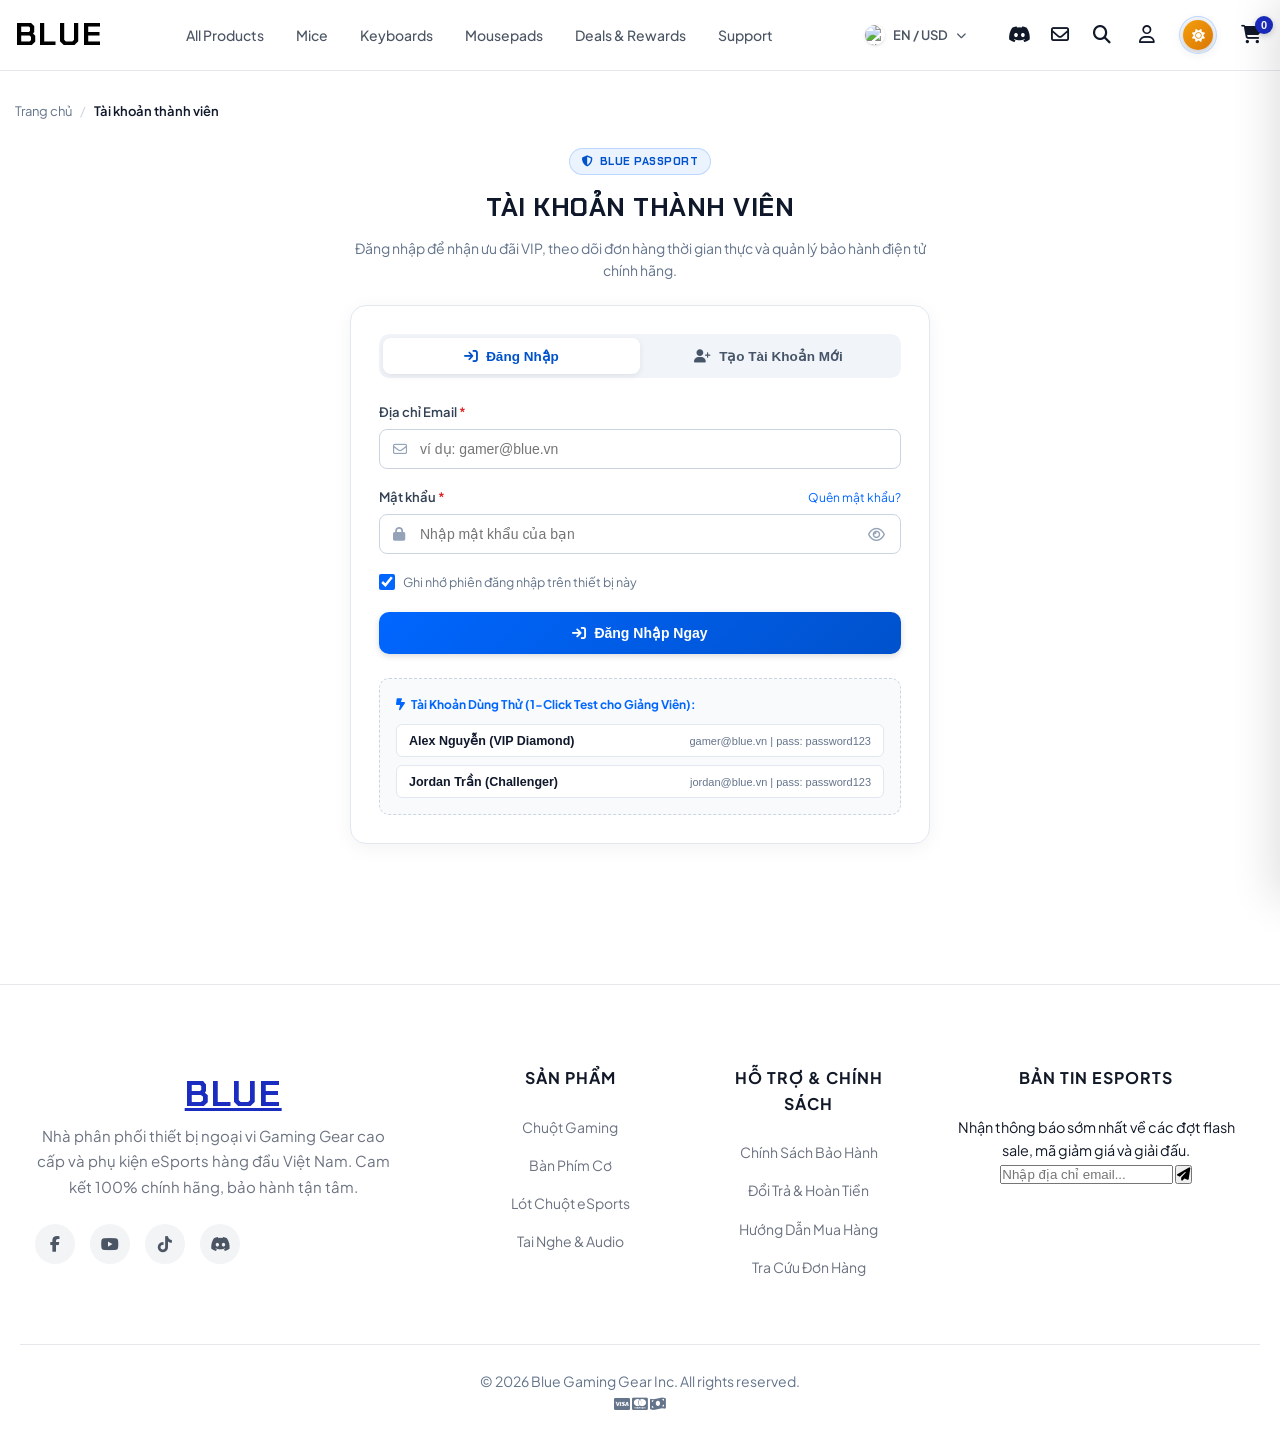
==== account.html @ a9da60df "feat: complete international language and currency switcher with English default (EN/USD & VI/VND)" ====
<!doctype html>
<html lang="vi">
  <head>
    <meta charset="UTF-8" />
    <meta name="viewport" content="width=device-width, initial-scale=1.0" />
    <title>Tài Khoản Thành Viên eSports | Blue Gaming Gear</title>
    <!-- Favicon -->
    <link
      rel="icon"
      type="image/x-icon"
      href="https://anphat.com.vn/media/product/46381_logitech_g_pro_x_superlight_2_white__1_.jpg"
    />
    <!-- Fonts -->
    <link rel="preconnect" href="https://fonts.googleapis.com" />
    <link rel="preconnect" href="https://fonts.gstatic.com" crossorigin />
    <link
      href="https://fonts.googleapis.com/css2?family=Chakra+Petch:wght@500;600;700&family=Plus+Jakarta+Sans:wght@400;500;600;700;800&display=swap"
      rel="stylesheet"
    />
    <!-- FontAwesome Icons -->
    <link
      rel="stylesheet"
      href="https://cdnjs.cloudflare.com/ajax/libs/font-awesome/6.4.0/css/all.min.css"
    />
    <!-- CSS -->
    <link rel="stylesheet" href="style.css" />
  </head>
  <body>
    <!-- HEADER -->
    <header class="main-header">
      <div class="container">
        <nav class="navbar">
          <div class="nav-left">
            <a href="index.html" class="logo">Blue</a>
          </div>
          <div class="nav-center">
            <ul class="nav-links">
              <li><a href="products.html" data-mega="all" data-i18n="navAll">All Products</a></li>
              <li><a href="products.html?category=Chuột" data-mega="Chuột" data-i18n="navMice">Mice</a></li>
              <li><a href="products.html?category=Bàn%20phím" data-mega="Bàn phím" data-i18n="navKeyboards">Keyboards</a></li>
              <li><a href="products.html?category=Lót%20chuột" data-mega="Lót chuột" data-i18n="navMousepads">Mousepads</a></li>
              <li><a href="products.html?status=sale" data-i18n="navDeals">Deals & Rewards</a></li>
              <li><a href="#support" class="support-modal-trigger" data-support-tab="warranty" data-i18n="navSupport">Support</a></li>
            </ul>
          </div>
          <div class="nav-right">
            <!-- CHUYỂN ĐỔI NGÔN NGỮ & TIỀN TỆ (i18n DROPDOWN) -->
            <div class="lang-currency-wrapper" id="lang-currency-wrapper">
              <button type="button" class="lang-currency-btn" id="lang-currency-btn" aria-haspopup="true" aria-expanded="false" title="Language & Currency">
                <img
                  src="https://upload.wikimedia.org/wikipedia/commons/a/a4/Flag_of_the_United_States.svg"
                  alt="EN"
                  class="flag"
                  id="header-lang-flag"
                />
                <span id="header-lang-label">EN / USD</span>
                <i class="fa-solid fa-chevron-down lang-chevron"></i>
              </button>
              <div class="lang-dropdown-menu" id="lang-dropdown-menu">
                <div class="lang-dropdown-header" data-i18n="langMenuHeader">Language & Currency</div>
                <ul class="lang-list">
                  <li class="lang-item active" data-lang="en">
                    <img src="https://upload.wikimedia.org/wikipedia/commons/a/a4/Flag_of_the_United_States.svg" alt="EN" class="flag" />
                    <div class="lang-meta">
                      <strong>English</strong>
                      <small>USD ($)</small>
                    </div>
                    <i class="fa-solid fa-check lang-check"></i>
                  </li>
                  <li class="lang-item" data-lang="vi">
                    <img src="https://upload.wikimedia.org/wikipedia/commons/2/21/Flag_of_Vietnam.svg" alt="VI" class="flag" />
                    <div class="lang-meta">
                      <strong>Tiếng Việt</strong>
                      <small>VND (₫)</small>
                    </div>
                    <i class="fa-solid fa-check lang-check"></i>
                  </li>
                </ul>
              </div>
            </div>
            <div class="utilities">
              <a
                href="https://discord.gg/bluegaming"
                target="_blank"
                rel="noopener noreferrer"
                title="Cộng đồng Discord eSports"
                ><i class="fa-brands fa-discord"></i
              ></a>
              <a
                href="mailto:support@blue.vn"
                title="Hỗ trợ qua Email: support@blue.vn"
                ><i class="fa-regular fa-envelope"></i
              ></a>

              <!-- Nút tìm kiếm -->
              <button
                id="search-trigger-btn"
                class="nav-icon-btn"
                aria-label="Tìm kiếm sản phẩm"
                title="Tìm kiếm (Ctrl+K)"
              >
                <i class="fa-solid fa-magnifying-glass"></i>
              </button>

              <!-- NÚT TÀI KHOẢN (ĐỒNG BỘ MVC AUTH) -->
              <div class="header-user-wrapper" id="header-user-wrapper">
                <a
                  href="account.html"
                  class="nav-icon-btn header-user-btn"
                  id="header-user-btn"
                  title="Tài khoản thành viên"
                  aria-label="Tài khoản thành viên"
                >
                  <i class="fa-regular fa-user"></i>
                </a>
                <div class="user-dropdown-menu" id="user-dropdown-menu">
                  <div class="user-dropdown-header">
                    <div class="user-dropdown-avatar" id="user-dd-avatar"></div>
                    <div class="user-dropdown-meta">
                      <strong id="user-dd-name">Alex Nguyễn</strong>
                      <span id="user-dd-rank">VIP Diamond</span>
                      <small
                        id="user-dd-points"
                        style="
                          color: var(--blue-accent, #0052cc);
                          font-weight: 700;
                        "
                        >1.850 điểm</small
                      >
                    </div>
                  </div>
                  <ul class="user-dropdown-links">
                    <li>
                      <a href="account.html?tab=profile"
                        ><i class="fa-regular fa-id-badge"></i> Thông tin tài
                        khoản</a
                      >
                    </li>
                    <li>
                      <a href="account.html?tab=orders"
                        ><i class="fa-solid fa-box-open"></i> Đơn hàng của
                        tôi</a
                      >
                    </li>
                    <li>
                      <a href="account.html?tab=addresses"
                        ><i class="fa-solid fa-location-dot"></i> Sổ địa chỉ</a
                      >
                    </li>
                    <li>
                      <a href="account.html?tab=rewards"
                        ><i class="fa-solid fa-gift"></i> Điểm & Voucher</a
                      >
                    </li>
                    <li class="user-dropdown-divider"></li>
                    <li>
                      <button
                        type="button"
                        class="btn-user-logout"
                        id="header-logout-btn"
                      >
                        <i class="fa-solid fa-arrow-right-from-bracket"></i>
                        Đăng xuất
                      </button>
                    </li>
                  </ul>
                </div>
              </div>

              <!-- Nút chuyển theme Dark/Light -->
              <button
                id="theme-toggle-btn"
                class="theme-toggle-btn glass-theme-btn"
                aria-label="Chuyển chế độ Dark / Light"
                title="Giao diện Sáng (Bấm để chuyển sang Dark Mode)"
              >
                <span class="theme-toggle-badge">
                  <i class="fa-solid fa-sun"></i>
                </span>
                <span class="theme-toggle-content">
                  <span class="theme-toggle-label">Light Mode</span>
                  <span class="theme-toggle-chevrons">
                    <i class="fa-solid fa-chevron-up"></i>
                    <i class="fa-solid fa-chevron-down"></i>
                  </span>
                </span>
              </button>

              <!-- Nút Giỏ Hàng -->
              <button
                id="cart-trigger-btn"
                class="nav-icon-btn cart-icon"
                aria-label="Xem giỏ hàng"
                title="Giỏ hàng"
              >
                <i class="fa-solid fa-cart-shopping"></i>
                <span id="cart-badge" class="cart-badge">0</span>
              </button>
            </div>
          </div>
        </nav>
      </div>

      <!-- Mega Menu -->
      <div id="mega-menu" class="mega-menu">
        <div class="mega-container">
          <div class="mega-sidebar">
            <ul class="mega-categories-list">
              <li class="cat-item active" data-id="Chuột">Chuột</li>
              <li class="cat-item" data-id="Bàn phím">Bàn phím</li>
              <li class="cat-item" data-id="Lót chuột">Lót chuột</li>
              <li class="cat-item" data-id="Tai nghe">Headphones</li>
              <li class="cat-item" data-id="Tay cầm">Controller</li>
              <li class="cat-item" data-id="Phụ kiện">Accessories</li>
              <li class="cat-item" data-id="Gift Cards">Gift Cards</li>
            </ul>
          </div>
          <div class="mega-content">
            <div class="mega-header">
              <div class="mega-title-area">
                <h3 id="mega-current-cat" class="mega-title">CHUỘT</h3>
              </div>
              <a href="products.html" class="view-all"
                >Xem tất cả
                <i
                  class="fa-solid fa-chevron-right"
                  style="font-size: 10px; margin-left: 4px"
                ></i
              ></a>
            </div>
            <div class="mega-products-wrapper">
              <div class="mega-products-viewport">
                <div id="mega-products" class="mega-products-grid">
                  <!-- JS sẽ render nội dung từ db.json vào đây -->
                </div>
              </div>
              <div class="mega-carousel-controls">
                <button
                  type="button"
                  class="carousel-btn mega-prev-btn"
                  id="mega-prev-btn"
                  aria-label="Sản phẩm trước"
                  title="Trang trước"
                  disabled
                >
                  <i class="fa-solid fa-angle-left"></i>
                </button>
                <button
                  type="button"
                  class="carousel-btn mega-next-btn"
                  id="mega-next-btn"
                  aria-label="Sản phẩm tiếp theo"
                  title="Trang tiếp theo"
                >
                  <i class="fa-solid fa-angle-right"></i>
                </button>
              </div>
            </div>
          </div>
        </div>
      </div>
    </header>

    <!-- MAIN CONTENT -->
    <main class="account-page-main">
      <div class="container">
        <!-- BREADCRUMB -->
        <nav class="account-breadcrumb" aria-label="Đường dẫn trang">
          <a href="index.html">Trang chủ</a>
          <span class="sep">/</span>
          <span class="current">Tài khoản thành viên</span>
        </nav>

        <!-- =============================================================
             KHỐI 1: FORM XÁC THỰC (KHI CHƯA ĐĂNG NHẬP)
             ============================================================= -->
        <div class="auth-forms-container" id="auth-forms-container">
          <div class="auth-hero-header">
            <div class="auth-shield-badge">
              <i class="fa-solid fa-shield-halved"></i> BLUE PASSPORT
            </div>
            <h2>TÀI KHOẢN THÀNH VIÊN</h2>
            <p>
              Đăng nhập để nhận ưu đãi VIP, theo dõi đơn hàng thời gian thực và
              quản lý bảo hành điện tử chính hãng.
            </p>
          </div>

          <!-- Thông báo lỗi/thành công -->
          <div
            id="auth-alert-box"
            class="auth-alert-box"
            style="display: none"
          ></div>

          <div class="auth-card-box">
            <!-- Tab Chuyển Đổi Đăng Nhập / Đăng Ký -->
            <div class="auth-tabs-nav">
              <button
                type="button"
                class="auth-tab-btn active"
                id="tab-login-btn"
              >
                <i class="fa-solid fa-arrow-right-to-bracket"></i> Đăng Nhập
              </button>
              <button type="button" class="auth-tab-btn" id="tab-register-btn">
                <i class="fa-solid fa-user-plus"></i> Tạo Tài Khoản Mới
              </button>
            </div>

            <!-- 1. FORM ĐĂNG NHẬP -->
            <form id="form-login" class="auth-form-pane">
              <div class="auth-field-group">
                <label for="login-email"
                  >Địa chỉ Email <span class="req">*</span></label
                >
                <div class="auth-input-wrap">
                  <i class="fa-regular fa-envelope input-icon"></i>
                  <input
                    type="email"
                    id="login-email"
                    placeholder="ví dụ: gamer@blue.vn"
                    required
                    autocomplete="email"
                  />
                </div>
              </div>

              <div class="auth-field-group">
                <div class="label-with-link">
                  <label for="login-password"
                    >Mật khẩu <span class="req">*</span></label
                  >
                  <a
                    href="#"
                    class="forgot-link"
                    onclick="
                      alert(
                        'Vui lòng liên hệ CSKH qua hotline 1900 6868 hoặc email support@blue.vn để cấp lại mật khẩu!',
                      );
                      return false;
                    "
                    >Quên mật khẩu?</a
                  >
                </div>
                <div class="auth-input-wrap">
                  <i class="fa-solid fa-lock input-icon"></i>
                  <input
                    type="password"
                    id="login-password"
                    placeholder="Nhập mật khẩu của bạn"
                    required
                    autocomplete="current-password"
                  />
                  <button
                    type="button"
                    class="btn-toggle-eye"
                    data-target="login-password"
                    aria-label="Hiện mật khẩu"
                  >
                    <i class="fa-regular fa-eye"></i>
                  </button>
                </div>
              </div>

              <div class="auth-options-row">
                <label class="remember-label">
                  <input type="checkbox" id="login-remember" checked />
                  <span>Ghi nhớ phiên đăng nhập trên thiết bị này</span>
                </label>
              </div>

              <button type="submit" class="btn-auth-primary">
                <i class="fa-solid fa-arrow-right-to-bracket"></i> Đăng Nhập
                Ngay
              </button>

              <!-- Quick Demo Login Card (Dành cho GV chấm bài kiểm thử 1-Click) -->
              <div class="demo-accounts-card">
                <div class="demo-card-title">
                  <i class="fa-solid fa-bolt-lightning"></i> Tài Khoản Dùng Thử
                  (1-Click Test cho Giảng Viên):
                </div>
                <div class="demo-buttons-grid">
                  <button
                    type="button"
                    class="btn-quick-demo-user"
                    data-email="gamer@blue.vn"
                    data-pass="password123"
                  >
                    <strong>Alex Nguyễn (VIP Diamond)</strong>
                    <span>gamer@blue.vn | pass: password123</span>
                  </button>
                  <button
                    type="button"
                    class="btn-quick-demo-user"
                    data-email="jordan@blue.vn"
                    data-pass="password123"
                  >
                    <strong>Jordan Trần (Challenger)</strong>
                    <span>jordan@blue.vn | pass: password123</span>
                  </button>
                </div>
              </div>
            </form>

            <!-- 2. FORM ĐĂNG KÝ -->
            <form
              id="form-register"
              class="auth-form-pane"
              style="display: none"
            >
              <div class="auth-field-group">
                <label for="reg-name"
                  >Họ và Tên <span class="req">*</span></label
                >
                <div class="auth-input-wrap">
                  <i class="fa-regular fa-user input-icon"></i>
                  <input
                    type="text"
                    id="reg-name"
                    placeholder="Nguyễn Văn A"
                    required
                  />
                </div>
              </div>

              <div class="auth-field-group">
                <label for="reg-email"
                  >Email đăng ký <span class="req">*</span></label
                >
                <div class="auth-input-wrap">
                  <i class="fa-regular fa-envelope input-icon"></i>
                  <input
                    type="email"
                    id="reg-email"
                    placeholder="gamer@domain.com"
                    required
                    autocomplete="email"
                  />
                </div>
              </div>

              <div class="auth-field-group">
                <label for="reg-phone"
                  >Số điện thoại liên hệ <span class="req">*</span></label
                >
                <div class="auth-input-wrap">
                  <i class="fa-solid fa-phone input-icon"></i>
                  <input
                    type="tel"
                    id="reg-phone"
                    placeholder="09xxxxxxxx"
                    required
                    pattern="[0-9]{10,11}"
                  />
                </div>
              </div>

              <div class="auth-form-row">
                <div class="auth-field-group">
                  <label for="reg-password"
                    >Mật khẩu <span class="req">*</span></label
                  >
                  <div class="auth-input-wrap">
                    <i class="fa-solid fa-lock input-icon"></i>
                    <input
                      type="password"
                      id="reg-password"
                      placeholder="Tối thiểu 6 ký tự"
                      required
                      minlength="6"
                    />
                    <button
                      type="button"
                      class="btn-toggle-eye"
                      data-target="reg-password"
                      aria-label="Hiện mật khẩu"
                    >
                      <i class="fa-regular fa-eye"></i>
                    </button>
                  </div>
                </div>

                <div class="auth-field-group">
                  <label for="reg-password-confirm"
                    >Xác nhận mật khẩu <span class="req">*</span></label
                  >
                  <div class="auth-input-wrap">
                    <i class="fa-solid fa-lock input-icon"></i>
                    <input
                      type="password"
                      id="reg-password-confirm"
                      placeholder="Nhập lại mật khẩu"
                      required
                      minlength="6"
                    />
                    <button
                      type="button"
                      class="btn-toggle-eye"
                      data-target="reg-password-confirm"
                      aria-label="Hiện mật khẩu"
                    >
                      <i class="fa-regular fa-eye"></i>
                    </button>
                  </div>
                </div>
              </div>

              <div class="auth-options-row">
                <label class="remember-label">
                  <input type="checkbox" id="reg-agree" checked required />
                  <span
                    >Tôi đồng ý với
                    <a
                      href="#support"
                      class="support-modal-trigger"
                      data-support-tab="terms"
                      >Điều khoản dịch vụ & Chính sách bảo mật</a
                    >
                    của Blue Gaming Gear</span
                  >
                </label>
              </div>

              <button type="submit" class="btn-auth-primary">
                <i class="fa-solid fa-user-plus"></i> Đăng Ký Tài Khoản (Nhận
                200 Điểm)
              </button>
            </form>
          </div>
        </div>

        <!-- =============================================================
             KHỐI 2: DASHBOARD QUẢN LÝ (KHI ĐÃ ĐĂNG NHẬP)
             ============================================================= -->
        <div
          class="account-dashboard-container"
          id="account-dashboard-container"
          style="display: none"
        >
          <div class="dashboard-grid">
            <!-- SIDEBAR ĐIỀU HƯỚNG TÀI KHOẢN -->
            <aside class="dashboard-sidebar">
              <!-- Card tóm tắt cá nhân -->
              <div class="user-summary-card">
                <div class="user-avatar-wrap">
                  <img
                    id="dash-user-avatar"
                    src="https://images.unsplash.com/photo-1535713875002-d1d0cf377fde?auto=format&fit=crop&w=160&q=80"
                    alt="Avatar"
                    class="dash-avatar-img"
                  />
                  <button
                    type="button"
                    id="btn-change-avatar"
                    class="btn-change-avatar-round"
                    title="Đổi ảnh đại diện"
                  >
                    <i class="fa-solid fa-camera"></i>
                  </button>
                </div>
                <div class="user-info-meta">
                  <h3 id="dash-user-name">Alex Nguyễn</h3>
                  <p id="dash-user-email">gamer@blue.vn</p>
                  <div class="user-badges-row">
                    <span class="user-rank-pill" id="dash-user-rank"
                      >VIP Diamond</span
                    >
                    <span class="user-points-pill" id="dash-user-points"
                      >1.850 Điểm</span
                    >
                  </div>
                </div>
              </div>

              <!-- Menu Tabs -->
              <nav class="dashboard-nav-menu" aria-label="Menu tài khoản">
                <button
                  type="button"
                  class="dash-nav-item active"
                  data-tab="profile"
                >
                  <i class="fa-regular fa-user"></i>
                  <span>Thông tin tài khoản</span>
                </button>
                <button type="button" class="dash-nav-item" data-tab="orders">
                  <i class="fa-solid fa-box-open"></i>
                  <span>Đơn hàng của tôi</span>
                  <span class="nav-count-badge" id="badge-order-count">2</span>
                </button>
                <button
                  type="button"
                  class="dash-nav-item"
                  data-tab="addresses"
                >
                  <i class="fa-solid fa-location-dot"></i>
                  <span>Sổ địa chỉ giao hàng</span>
                </button>
                <button type="button" class="dash-nav-item" data-tab="rewards">
                  <i class="fa-solid fa-gift"></i>
                  <span>Điểm thưởng & Voucher</span>
                </button>
                <button type="button" class="dash-nav-item" data-tab="security">
                  <i class="fa-solid fa-shield-halved"></i>
                  <span>Bảo mật & Đổi mật khẩu</span>
                </button>
                <button
                  type="button"
                  class="dash-nav-item nav-item-logout"
                  data-tab="logout"
                >
                  <i class="fa-solid fa-arrow-right-from-bracket"></i>
                  <span>Đăng xuất</span>
                </button>
              </nav>
            </aside>

            <!-- KHU VỰC NỘI DUNG TỪNG TAB -->
            <section class="dashboard-content-area">
              <!-- TAB 1: THÔNG TIN TÀI KHOẢN -->
              <div class="dash-tab-pane active" id="pane-profile">
                <div class="dash-pane-header">
                  <h3>HỒ SƠ TÀI KHOẢN</h3>
                  <p>
                    Quản lý thông tin hồ sơ bảo mật để bảo vệ tài khoản và nhận
                    ưu đãi eSports.
                  </p>
                </div>

                <form id="form-user-profile" class="dash-profile-form">
                  <div class="form-grid-2">
                    <div class="dash-form-group">
                      <label for="prof-name">Họ và Tên</label>
                      <input type="text" id="prof-name" required />
                    </div>
                    <div class="dash-form-group">
                      <label for="prof-email">Email (Không thể thay đổi)</label>
                      <input
                        type="email"
                        id="prof-email"
                        readonly
                        disabled
                        style="opacity: 0.7; cursor: not-allowed"
                      />
                    </div>
                  </div>

                  <div class="form-grid-2">
                    <div class="dash-form-group">
                      <label for="prof-phone">Số điện thoại</label>
                      <input type="tel" id="prof-phone" required />
                    </div>
                    <div class="dash-form-group">
                      <label for="prof-city">Tỉnh / Thành phố</label>
                      <select id="prof-city">
                        <option value="Hà Nội">Hà Nội</option>
                        <option value="TP. Hồ Chí Minh">TP. Hồ Chí Minh</option>
                        <option value="Đà Nẵng">Đà Nẵng</option>
                        <option value="Hải Phòng">Hải Phòng</option>
                        <option value="Cần Thơ">Cần Thơ</option>
                        <option value="Khác">Tỉnh thành khác</option>
                      </select>
                    </div>
                  </div>

                  <div class="dash-form-group">
                    <label for="prof-address"
                      >Địa chỉ chi tiết (Số nhà, ngõ, tên đường)</label
                    >
                    <input
                      type="text"
                      id="prof-address"
                      placeholder="Ví dụ: Số 18, Phố Tràng Thi, Hoàn Kiếm"
                      required
                    />
                  </div>

                  <div class="form-grid-2">
                    <div class="dash-form-group">
                      <label for="prof-gender">Giới tính</label>
                      <select id="prof-gender">
                        <option value="Nam">Nam</option>
                        <option value="Nữ">Nữ</option>
                        <option value="Khác">Không tiết lộ</option>
                      </select>
                    </div>
                    <div class="dash-form-group">
                      <label for="prof-birthdate">Ngày sinh</label>
                      <input type="date" id="prof-birthdate" />
                    </div>
                  </div>

                  <div class="dash-form-actions">
                    <button type="submit" class="btn-save-profile">
                      <i class="fa-solid fa-floppy-disk"></i> Lưu Thay Đổi
                    </button>
                  </div>
                </form>
              </div>

              <!-- TAB 2: ĐƠN HÀNG CỦA TÔI -->
              <div class="dash-tab-pane" id="pane-orders" style="display: none">
                <div class="dash-pane-header">
                  <h3>ĐƠN HÀNG CỦA TÔI</h3>
                  <p>
                    Tra cứu lịch sử mua hàng, tiến độ vận chuyển và bảo hành sản
                    phẩm eSports.
                  </p>
                </div>

                <!-- Bộ lọc trạng thái đơn -->
                <div class="orders-filter-bar">
                  <button
                    type="button"
                    class="order-filter-btn active"
                    data-status="all"
                  >
                    Tất cả
                  </button>
                  <button
                    type="button"
                    class="order-filter-btn"
                    data-status="processing"
                  >
                    Chờ xác nhận
                  </button>
                  <button
                    type="button"
                    class="order-filter-btn"
                    data-status="shipping"
                  >
                    Đang giao
                  </button>
                  <button
                    type="button"
                    class="order-filter-btn"
                    data-status="completed"
                  >
                    Hoàn thành
                  </button>
                  <button
                    type="button"
                    class="order-filter-btn"
                    data-status="cancelled"
                  >
                    Đã hủy
                  </button>
                </div>

                <!-- Danh sách đơn hàng render bằng JS -->
                <div class="orders-list-container" id="orders-list-container">
                  <!-- Render bởi account.js -->
                </div>
              </div>

              <!-- TAB 3: SỔ ĐỊA CHỈ -->
              <div
                class="dash-tab-pane"
                id="pane-addresses"
                style="display: none"
              >
                <div class="dash-pane-header">
                  <h3>SỔ ĐỊA CHỈ GIAO HÀNG</h3>
                  <p>
                    Lưu sẵn địa chỉ nhận hàng để thanh toán nhanh chỉ với 1 thao
                    tác.
                  </p>
                </div>

                <div class="address-cards-grid">
                  <div class="address-card is-default">
                    <div class="address-card-header">
                      <strong>Nhà Riêng</strong>
                      <span class="badge-default-addr">Mặc định</span>
                    </div>
                    <div class="address-card-body">
                      <div class="addr-line name-phone">
                        <i class="fa-regular fa-user"></i> Alex Nguyễn - 0988
                        123 456
                      </div>
                      <div class="addr-line detail">
                        <i class="fa-solid fa-location-dot"></i> Số 18, Phố
                        Tràng Thi, Hoàn Kiếm, Hà Nội
                      </div>
                    </div>
                    <div class="address-card-actions">
                      <button
                        type="button"
                        class="btn-addr-action"
                        onclick="alert('Đã cập nhật địa chỉ giao hàng!')"
                      >
                        <i class="fa-solid fa-pen"></i> Chỉnh sửa
                      </button>
                    </div>
                  </div>

                  <div
                    class="address-card add-new-card"
                    onclick="
                      alert(
                        'Tính năng thêm địa chỉ mới đã sẵn sàng! Bạn có thể lưu thêm văn phòng hoặc gaming house.',
                      )
                    "
                  >
                    <div class="add-new-inner">
                      <i class="fa-solid fa-plus"></i>
                      <span>Thêm địa chỉ nhận hàng mới</span>
                    </div>
                  </div>
                </div>
              </div>

              <!-- TAB 4: ĐIỂM THƯỞNG & VOUCHER -->
              <div
                class="dash-tab-pane"
                id="pane-rewards"
                style="display: none"
              >
                <div class="dash-pane-header">
                  <h3>ĐIỂM THƯỞNG & MÃ ƯU ĐÃI VIP</h3>
                  <p>
                    Tích lũy điểm khi mua sắm thiết bị và đổi lấy voucher giảm
                    giá độc quyền.
                  </p>
                </div>

                <!-- Thẻ Hạng Hội Viên VIP -->
                <div class="vip-tier-card">
                  <div class="tier-top">
                    <div>
                      <span class="tier-label">HẠNG THÀNH VIÊN HIỆN TẠI</span>
                      <h4 class="tier-name">
                        <i class="fa-solid fa-crown"></i> VIP DIAMOND MEMBER
                      </h4>
                    </div>
                    <div class="tier-points-box">
                      <span class="p-num">1.850</span>
                      <span class="p-unit">Blue Points</span>
                    </div>
                  </div>
                  <div class="tier-progress-wrap">
                    <div class="tier-progress-bar">
                      <div class="tier-fill" style="width: 74%"></div>
                    </div>
                    <div class="tier-milestones">
                      <span>Đồng (0)</span>
                      <span>Bạc (500)</span>
                      <span>Vàng (1.000)</span>
                      <span class="active-rank">Kim Cương (1.850)</span>
                      <span>Tuyển Thủ (2.500)</span>
                    </div>
                  </div>
                </div>

                <!-- Danh sách Voucher -->
                <div class="vouchers-section-title">
                  Mã Giảm Giá Độc Quyền Dành Cho Bạn:
                </div>
                <div class="vouchers-grid">
                  <div class="voucher-ticket">
                    <div class="v-left">
                      <span class="v-percent">10%</span>
                      <span class="v-type">GIẢM GIÁ</span>
                    </div>
                    <div class="v-right">
                      <strong>GIẢM 10% TẤT CẢ GEAR</strong>
                      <p>Áp dụng cho đơn hàng từ 1.000.000₫</p>
                      <div class="v-code-row">
                        <code>BLUEVIP10</code>
                        <button
                          type="button"
                          class="btn-copy-code"
                          data-code="BLUEVIP10"
                        >
                          Sao chép
                        </button>
                      </div>
                    </div>
                  </div>

                  <div class="voucher-ticket">
                    <div class="v-left freeship-bg">
                      <span class="v-percent"
                        ><i class="fa-solid fa-truck-fast"></i
                      ></span>
                      <span class="v-type">FREESHIP</span>
                    </div>
                    <div class="v-right">
                      <strong>MIỄN PHÍ VẬN CHUYỂN</strong>
                      <p>Giao hỏa tốc toàn quốc, áp dụng đơn bất kỳ</p>
                      <div class="v-code-row">
                        <code>FREESHIP</code>
                        <button
                          type="button"
                          class="btn-copy-code"
                          data-code="FREESHIP"
                        >
                          Sao chép
                        </button>
                      </div>
                    </div>
                  </div>

                  <div class="voucher-ticket">
                    <div class="v-left cash-bg">
                      <span class="v-percent">50K</span>
                      <span class="v-type">TIỀN MẶT</span>
                    </div>
                    <div class="v-right">
                      <strong>GIẢM NGAY 50.000₫</strong>
                      <p>Quà tặng tân thủ eSports cho lần đầu mua gear</p>
                      <div class="v-code-row">
                        <code>GAMER50K</code>
                        <button
                          type="button"
                          class="btn-copy-code"
                          data-code="GAMER50K"
                        >
                          Sao chép
                        </button>
                      </div>
                    </div>
                  </div>
                </div>
              </div>

              <!-- TAB 5: BẢO MẬT & ĐỔI MẬT KHẨU -->
              <div
                class="dash-tab-pane"
                id="pane-security"
                style="display: none"
              >
                <div class="dash-pane-header">
                  <h3>BẢO MẬT TÀI KHOẢN</h3>
                  <p>
                    Đổi mật khẩu định kỳ để bảo vệ an toàn cho tài khoản và các
                    đơn hàng của bạn.
                  </p>
                </div>

                <form id="form-change-password" class="dash-security-form">
                  <div class="dash-form-group">
                    <label for="pass-current"
                      >Mật khẩu hiện tại <span class="req">*</span></label
                    >
                    <div class="auth-input-wrap">
                      <i class="fa-solid fa-lock input-icon"></i>
                      <input
                        type="password"
                        id="pass-current"
                        required
                        placeholder="Nhập mật khẩu hiện tại"
                      />
                      <button
                        type="button"
                        class="btn-toggle-eye"
                        data-target="pass-current"
                        aria-label="Hiện mật khẩu"
                      >
                        <i class="fa-regular fa-eye"></i>
                      </button>
                    </div>
                  </div>

                  <div class="form-grid-2">
                    <div class="dash-form-group">
                      <label for="pass-new"
                        >Mật khẩu mới <span class="req">*</span></label
                      >
                      <div class="auth-input-wrap">
                        <i class="fa-solid fa-key input-icon"></i>
                        <input
                          type="password"
                          id="pass-new"
                          required
                          minlength="6"
                          placeholder="Tối thiểu 6 ký tự"
                        />
                        <button
                          type="button"
                          class="btn-toggle-eye"
                          data-target="pass-new"
                          aria-label="Hiện mật khẩu"
                        >
                          <i class="fa-regular fa-eye"></i>
                        </button>
                      </div>
                    </div>

                    <div class="dash-form-group">
                      <label for="pass-confirm"
                        >Xác nhận mật khẩu mới <span class="req">*</span></label
                      >
                      <div class="auth-input-wrap">
                        <i class="fa-solid fa-check-double input-icon"></i>
                        <input
                          type="password"
                          id="pass-confirm"
                          required
                          minlength="6"
                          placeholder="Nhập lại mật khẩu mới"
                        />
                        <button
                          type="button"
                          class="btn-toggle-eye"
                          data-target="pass-confirm"
                          aria-label="Hiện mật khẩu"
                        >
                          <i class="fa-regular fa-eye"></i>
                        </button>
                      </div>
                    </div>
                  </div>

                  <div class="dash-form-actions">
                    <button type="submit" class="btn-save-profile">
                      <i class="fa-solid fa-shield-halved"></i> Cập Nhật Mật
                      Khẩu
                    </button>
                  </div>
                </form>
              </div>
            </section>
          </div>
        </div>
      </div>
    </main>

    <!-- FOOTER -->
    <footer class="main-footer">
      <div class="container footer-container">
        <div class="footer-col brand-col">
          <a href="index.html" class="footer-logo">Blue</a>
          <p class="footer-desc">
            Nhà phân phối thiết bị ngoại vi Gaming Gear cao cấp và phụ kiện
            eSports hàng đầu Việt Nam. Cam kết 100% chính hãng, bảo hành tận
            tâm.
          </p>
          <div class="footer-socials">
            <a
              href="https://facebook.com"
              target="_blank"
              rel="noopener noreferrer"
              aria-label="Facebook"
              ><i class="fa-brands fa-facebook-f"></i
            ></a>
            <a
              href="https://youtube.com"
              target="_blank"
              rel="noopener noreferrer"
              aria-label="YouTube"
              ><i class="fa-brands fa-youtube"></i
            ></a>
            <a
              href="https://tiktok.com"
              target="_blank"
              rel="noopener noreferrer"
              aria-label="TikTok"
              ><i class="fa-brands fa-tiktok"></i
            ></a>
            <a
              href="https://discord.gg/bluegaming"
              target="_blank"
              rel="noopener noreferrer"
              aria-label="Discord"
              ><i class="fa-brands fa-discord"></i
            ></a>
          </div>
        </div>
        <div class="footer-col">
          <h3>Sản Phẩm</h3>
          <ul>
            <li><a href="products.html?category=Chuột">Chuột Gaming</a></li>
            <li><a href="products.html?category=Bàn%20phím">Bàn Phím Cơ</a></li>
            <li>
              <a href="products.html?category=Lót%20chuột">Lót Chuột eSports</a>
            </li>
            <li>
              <a href="products.html?category=Tai%20nghe">Tai Nghe & Audio</a>
            </li>
          </ul>
        </div>
        <div class="footer-col">
          <h3>Hỗ Trợ & Chính Sách</h3>
          <ul>
            <li>
              <a
                href="#support-warranty"
                class="support-modal-trigger"
                data-support-tab="warranty"
                >Chính Sách Bảo Hành</a
              >
            </li>
            <li>
              <a
                href="#support-returns"
                class="support-modal-trigger"
                data-support-tab="returns"
                >Đổi Trả & Hoàn Tiền</a
              >
            </li>
            <li>
              <a
                href="#support-guide"
                class="support-modal-trigger"
                data-support-tab="guide"
                >Hướng Dẫn Mua Hàng</a
              >
            </li>
            <li><a href="account.html">Tra Cứu Đơn Hàng</a></li>
          </ul>
        </div>
        <div class="footer-col newsletter-col">
          <h3>Bản Tin eSports</h3>
          <p>
            Nhận thông báo sớm nhất về các đợt flash sale, mã giảm giá và giải
            đấu.
          </p>
          <div class="newsletter-form">
            <input type="email" placeholder="Nhập địa chỉ email..." />
            <button type="button" aria-label="Gửi">
              <i class="fa-solid fa-paper-plane"></i>
            </button>
          </div>
        </div>
      </div>
      <div class="footer-bottom">
        <div class="container footer-bottom-inner">
          <p>&copy; 2026 Blue Gaming Gear Inc. All rights reserved.</p>
          <div class="payment-methods">
            <i class="fa-brands fa-cc-visa"></i>
            <i class="fa-brands fa-cc-mastercard"></i>
            <i class="fa-solid fa-money-bill-wave"></i>
          </div>
        </div>
      </div>
    </footer>

    <!-- CART DRAWER OVERLAY -->
    <div
      id="cart-drawer-overlay"
      class="cart-drawer-overlay"
      style="display: none"
    ></div>

    <!-- SLIDE-OUT MINI CART DRAWER -->
    <aside
      id="cart-drawer"
      class="cart-drawer"
      role="dialog"
      aria-modal="true"
      aria-label="Giỏ hàng của bạn"
    >
      <div class="cart-drawer-header">
        <div class="cart-drawer-title-group">
          <h3>Giỏ Hàng</h3>
          <span id="cart-drawer-badge" class="cart-drawer-badge">0 món</span>
        </div>
        <button
          id="cart-drawer-close"
          class="cart-drawer-close"
          aria-label="Đóng giỏ hàng"
        >
          <i class="fa-solid fa-xmark"></i>
        </button>
      </div>

      <!-- Free Shipping Indicator -->
      <div class="cart-shipping-bar">
        <div class="shipping-info">
          <i class="fa-solid fa-truck-fast"></i>
          <span id="shipping-text"
            >Miễn phí giao hàng toàn quốc cho đơn từ 1.000.000₫</span
          >
        </div>
        <div class="shipping-progress-track">
          <div
            id="shipping-progress-fill"
            class="shipping-progress-fill"
            style="width: 0%"
          ></div>
        </div>
      </div>

      <!-- Cart Body -->
      <div class="cart-drawer-body">
        <!-- Empty State -->
        <div id="cart-empty-state" class="cart-empty-state">
          <div class="empty-icon-wrap">
            <i class="fa-solid fa-bag-shopping"></i>
          </div>
          <h4>Giỏ hàng của bạn đang trống</h4>
          <p>
            Khám phá bộ sưu tập gaming gear cao cấp để nâng tầm setup của bạn!
          </p>
          <button id="cart-continue-btn" class="cart-continue-btn">
            Mua sắm ngay
          </button>
        </div>

        <!-- Items List -->
        <div
          id="cart-items-list"
          class="cart-items-list"
          style="display: none"
        ></div>
      </div>

      <!-- Cart Footer -->
      <div
        id="cart-drawer-footer"
        class="cart-drawer-footer"
        style="display: none"
      >
        <div class="cart-summary-row">
          <span class="summary-label">Tạm tính</span>
          <span id="cart-subtotal" class="summary-value">0₫</span>
        </div>
        <p class="cart-tax-notice">
          Đã bao gồm VAT. Phí giao hàng sẽ được áp dụng ưu đãi nếu đạt mốc.
        </p>
        <button id="cart-checkout-btn" class="cart-checkout-btn">
          <span>TIẾN HÀNH THANH TOÁN</span>
          <i class="fa-solid fa-arrow-right"></i>
        </button>
      </div>
    </aside>

    <!-- EXPRESS CHECKOUT 2-STEP MODAL -->
    <div
      id="checkout-modal"
      class="checkout-modal-overlay"
      style="display: none"
      role="dialog"
      aria-modal="true"
      aria-labelledby="checkout-modal-title"
    >
      <div class="checkout-modal-box express-checkout-box">
        <button
          type="button"
          class="checkout-close-corner"
          id="checkout-modal-close-icon"
          aria-label="Đóng thanh toán"
        >
          <i class="fa-solid fa-xmark"></i>
        </button>

        <!-- Stepper Header -->
        <div
          class="checkout-stepper-header"
          role="navigation"
          aria-label="Tiến trình đặt hàng siêu tốc"
        >
          <button
            type="button"
            class="step-node active"
            id="step-node-1"
            aria-current="step"
            title="Bước 1: Địa chỉ nhận hàng"
          >
            <span class="step-num">1</span>
            <span class="step-label">Địa Chỉ Nhận Hàng</span>
          </button>
          <div class="step-line" id="step-line-1" aria-hidden="true"></div>
          <button
            type="button"
            class="step-node"
            id="step-node-2"
            title="Bước 2: Thanh toán & xác nhận"
            disabled
          >
            <span class="step-num">2</span>
            <span class="step-label">Thanh Toán & Xác Nhận</span>
          </button>
        </div>

        <!-- STEP 1: GIAO HÀNG -->
        <div class="checkout-step-pane active" id="checkout-step-1">
          <h3 id="checkout-modal-title" class="checkout-pane-title">
            Thông Tin Giao Hàng Siêu Tốc
          </h3>
          <p class="checkout-pane-subtitle">
            Giao nhanh 24h & hỗ trợ đồng kiểm bưu tá trước khi thanh toán.
          </p>

          <div class="checkout-mini-summary" id="checkout-mini-summary">
            <!-- JS render tóm tắt nhanh sản phẩm giỏ hàng -->
          </div>

          <form
            id="checkout-form-step1"
            class="checkout-form-grid"
            onsubmit="event.preventDefault()"
          >
            <div class="form-group">
              <label for="cust-name"
                >Họ và tên người nhận <span class="req">*</span></label
              >
              <input
                type="text"
                id="cust-name"
                placeholder="Ví dụ: Hoàng Long"
                required
              />
            </div>
            <div class="form-group">
              <label for="cust-phone"
                >Số điện thoại liên hệ <span class="req">*</span></label
              >
              <input
                type="tel"
                id="cust-phone"
                placeholder="Ví dụ: 0912345678"
                pattern="[0-9]{10,11}"
                required
              />
            </div>
            <div class="form-group full-width">
              <label for="cust-address"
                >Địa chỉ chi tiết (Số nhà, tên đường, phường/xã)
                <span class="req">*</span></label
              >
              <input
                type="text"
                id="cust-address"
                placeholder="Ví dụ: 88 Phố Cầu Giấy, P. Dịch Vọng"
                required
              />
            </div>
            <div class="form-group">
              <label for="cust-city"
                >Tỉnh / Thành phố <span class="req">*</span></label
              >
              <select id="cust-city" required>
                <option value="Hà Nội">Hà Nội (Hỏa tốc 2h - 24h)</option>
                <option value="TP. Hồ Chí Minh">
                  TP. Hồ Chí Minh (Giao 24h - 48h)
                </option>
                <option value="Đà Nẵng">Đà Nẵng</option>
                <option value="Hải Phòng">Hải Phòng</option>
                <option value="Cần Thơ">Cần Thơ</option>
                <option value="Khác">Tỉnh thành khác (Toàn quốc)</option>
              </select>
            </div>
            <div class="form-group">
              <label for="cust-note">Ghi chú giao hàng (Tùy chọn)</label>
              <input
                type="text"
                id="cust-note"
                placeholder="Ví dụ: Cho đồng kiểm, gọi trước khi giao"
              />
            </div>

            <div class="step-actions">
              <button type="button" class="btn-step-next" id="btn-goto-step2">
                <span>Tiếp tục sang thanh toán</span>
                <i class="fa-solid fa-arrow-right"></i>
              </button>
            </div>
          </form>
        </div>

        <!-- STEP 2: PHƯƠNG THỨC THANH TOÁN -->
        <div
          class="checkout-step-pane"
          id="checkout-step-2"
          style="display: none"
        >
          <h3 class="checkout-pane-title">Phương Thức Thanh Toán</h3>
          <p class="checkout-pane-subtitle">
            Lựa chọn cổng thanh toán an toàn, bảo mật tiêu chuẩn eSports.
          </p>

          <div class="payment-methods-list">
            <label class="payment-method-card payment-card-cod active">
              <input type="radio" name="payment-method" value="COD" checked />
              <div class="pm-icon cod-icon">
                <i class="fa-solid fa-truck-ramp-box"></i>
              </div>
              <div class="pm-info">
                <strong>Thanh toán khi nhận hàng (COD)</strong>
                <span
                  >Được mở hộp đồng kiểm ngoại quan cùng bưu tá trước khi trả
                  tiền</span
                >
              </div>
            </label>

            <label class="payment-method-card payment-card-momo">
              <input type="radio" name="payment-method" value="MOMO" />
              <div class="pm-icon momo-icon">
                <i class="fa-solid fa-qrcode"></i>
              </div>
              <div class="pm-info">
                <strong
                  >Ví MoMo / Quét mã QR
                  <span class="pm-tag">Ưu đãi -20.000₫</span></strong
                >
                <span
                  >Quét mã QR tức thì trên app MoMo, nhận hoàn tiền game
                  thủ</span
                >
              </div>
            </label>

            <label class="payment-method-card payment-card-vnpay">
              <input type="radio" name="payment-method" value="VNPAY" />
              <div class="pm-icon vnpay-icon">
                <i class="fa-solid fa-credit-card"></i>
              </div>
              <div class="pm-info">
                <strong>VNPAY-QR / Thẻ ATM & Thẻ Quốc Tế</strong>
                <span
                  >Cổng thanh toán quốc gia, quét mã trên 40 app ngân hàng</span
                >
              </div>
            </label>
          </div>

          <!-- Tóm tắt địa chỉ & Tổng thanh toán -->
          <div class="checkout-final-summary" id="checkout-final-summary">
            <!-- JS render tổng kết đơn hàng -->
          </div>

          <div class="step-actions dual-actions">
            <button type="button" class="btn-step-back" id="btn-backto-step1">
              <i class="fa-solid fa-arrow-left"></i>
              <span>Quay lại</span>
            </button>
            <button
              type="button"
              class="btn-step-confirm"
              id="btn-confirm-order"
            >
              <i class="fa-solid fa-shield-check"></i>
              <span>Xác nhận đặt hàng</span>
            </button>
          </div>
        </div>

        <!-- STEP 3: ĐẶT HÀNG THÀNH CÔNG -->
        <div
          class="checkout-step-pane checkout-success-pane"
          id="checkout-step-3"
          style="display: none"
        >
          <div class="checkout-success-icon-glow">
            <i class="fa-solid fa-circle-check"></i>
          </div>
          <h3>Đặt Hàng Thành Công!</h3>
          <div class="order-code-badge" id="order-code-badge">
            Mã đơn: BL-28491
          </div>
          <p id="checkout-order-summary" class="order-success-text">
            Cảm ơn bạn đã lựa chọn Blue Gaming Gear. Đơn hàng của bạn đang được
            đóng gói và chuẩn bị giao.
          </p>
          <div class="order-status-timeline">
            <div class="timeline-step done">
              <i class="fa-solid fa-check"></i> Đã tiếp nhận
            </div>
            <div class="timeline-step active">
              <i class="fa-solid fa-box"></i> Đang đóng gói
            </div>
            <div class="timeline-step">
              <i class="fa-solid fa-truck-fast"></i> Bàn giao bưu tá
            </div>
          </div>
          <div class="checkout-modal-actions">
            <button id="checkout-modal-close" class="checkout-modal-btn">
              Hoàn tất mua sắm
            </button>
          </div>
        </div>
      </div>
    </div>

    <!-- TOAST CONTAINER -->
    <div id="toast-container" class="toast-container" aria-live="polite"></div>

    <!-- SCRIPTS (THEO THỨ TỰ MVC) -->
    <script src="i18n.js"></script>
    <script src="auth-mvc.js"></script>
    <script src="main.js"></script>
    <script src="account.js"></script>
  </body>
</html>
---- style.css ----
:root {
  --font-display: "Chakra Petch", -apple-system, sans-serif;
  --font-body: "Plus Jakarta Sans", -apple-system, BlinkMacSystemFont, "Segoe UI", sans-serif;
  
  /* Brand Core Accents */
  --color-primary: #1b2cc1;
  --color-primary-hover: #151fa3;
  --color-accent-sky: #0284c7;
  --color-accent-cyan: #0891b2;
  
  /* Live-mode parameter support */
  --p-color-amount: 1;

  /* Surface Elevation Roles (Light Theme) */
  --surface-canvas: #ffffff;
  --surface-card: #f8fafc;
  --surface-muted: #f1f5f9;
  --surface-border: #e2e8f0;
  --surface-border-strong: #cbd5e1;

  /* Typography Roles (Light Theme) */
  --text-main: #0f172a;
  --text-body: #334155;
  --text-muted: #64748b;
  --text-subtle: #94a3b8;

  /* Semantic Feedback Roles (Light Theme - WCAG AA >= 4.5:1) */
  --badge-success-bg: #ecfdf5;
  --badge-success-text: #047857;
  --badge-success-border: #a7f3d0;

  --badge-warning-bg: #fffbeb;
  --badge-warning-text: #b45309;
  --badge-warning-border: #fde68a;

  --badge-danger-bg: #fef2f2;
  --badge-danger-text: #dc2626;
  --badge-danger-border: #fecaca;

  --badge-info-bg: #eff6ff;
  --badge-info-text: #1d4ed8;
  --badge-info-border: #bfdbfe;
}


/* --- 1. CẤU HÌNH CHUNG & BROWSER SURFACES --- */
* {
  margin: 0;
  padding: 0;
  box-sizing: border-box;
}

::selection {
  background-color: #1b2cc1;
  color: #ffffff;
}

:focus-visible {
  outline: 2px solid #1b2cc1;
  outline-offset: 2px;
}

/* Custom Scrollbars */
::-webkit-scrollbar {
  width: 8px;
  height: 8px;
}

::-webkit-scrollbar-track {
  background: #f1f5f9;
}

::-webkit-scrollbar-thumb {
  background: #cbd5e1;
  border-radius: 4px;
}

::-webkit-scrollbar-thumb:hover {
  background: #1b2cc1;
}

body {
  font-family: var(--font-body);
  background-color: #ffffff;
  color: #111827;
  line-height: 1.6;
  -webkit-font-smoothing: antialiased;
  -moz-osx-font-smoothing: grayscale;
}

/* --- 1.5. SHARED CONTAINER --- */
.container {
  max-width: 1450px;
  margin: 0 auto;
  padding: 0 15px;
  width: 100%;
}

/* --- 2. MAIN NAVBAR --- */
.main-header {
  background-color: #ffffff;
  border-bottom: 1px solid #e5e7eb;
  position: sticky;
  top: 0;
  z-index: 999;
  width: 100%;
}

.navbar {
  display: flex;
  justify-content: space-between;
  align-items: center;
  padding: 0;
  height: 70px;
  width: 100%;
}

.nav-left .logo {
  font-size: 32px;
  font-weight: 700;
  letter-spacing: 2px;
  font-family: var(--font-display);
  color: #000000;
  text-decoration: none;
  text-transform: uppercase;
}

.nav-center {
  flex-grow: 1;
  display: flex;
  justify-content: center;
}

.nav-links {
  display: flex;
  gap: 32px;
  list-style: none;
}

.nav-links a {
  font-size: 14px;
  font-weight: 500;
  color: #4b5563; /* Muted gray for links matching the image */
  position: relative;
  text-decoration: none;
  transition: color 0.2s;
}

.nav-links a:hover {
  color: #000000;
}

/* Utilities Area */
.nav-right {
  display: flex;
  align-items: center;
  gap: 32px;
}

.lang-currency-wrapper {
  position: relative;
  display: inline-flex;
  align-items: center;
}

.lang-currency-btn {
  background: none;
  border: none;
  display: flex;
  align-items: center;
  gap: 8px;
  font-size: 13px;
  font-weight: 600;
  color: #4b5563;
  cursor: pointer;
  padding: 6px 10px;
  border-radius: 8px;
  transition: all 0.2s ease;
  font-family: inherit;
}

.lang-currency-btn:hover {
  background: #f1f5f9;
  color: #0066ff;
}

.lang-currency-btn .flag {
  width: 20px;
  height: 20px;
  border-radius: 50%;
  object-fit: cover;
  box-shadow: 0 1px 3px rgba(0, 0, 0, 0.15);
}

.lang-chevron {
  font-size: 10px;
  transition: transform 0.2s ease;
}

.lang-currency-wrapper.is-open .lang-chevron {
  transform: rotate(180deg);
}

.lang-dropdown-menu {
  position: absolute;
  top: calc(100% + 10px);
  right: 0;
  width: 210px;
  background: #ffffff;
  border: 1px solid #e2e8f0;
  border-radius: 12px;
  box-shadow: 0 10px 25px rgba(0, 0, 0, 0.1);
  padding: 8px;
  z-index: 1000;
  opacity: 0;
  visibility: hidden;
  transform: translateY(-6px);
  pointer-events: none;
  transition: opacity 0.2s ease, transform 0.2s ease, visibility 0.2s;
  transition-delay: 0.25s;
}

/* Hover Bridge: Cầu nối vô hình chống rớt hover */
.lang-dropdown-menu::before {
  content: "";
  position: absolute;
  top: -16px;
  left: -20px;
  right: -20px;
  height: 20px;
  background: transparent;
  display: block;
}

/* Mũi tên chỉ hướng */
.lang-dropdown-menu::after {
  content: "";
  position: absolute;
  top: -6px;
  right: 20px;
  width: 10px;
  height: 10px;
  background: #ffffff;
  border-left: 1px solid #e2e8f0;
  border-top: 1px solid #e2e8f0;
  transform: rotate(45deg);
  z-index: 1;
}

.lang-currency-wrapper:hover .lang-dropdown-menu,
.lang-currency-wrapper:focus-within .lang-dropdown-menu,
.lang-currency-wrapper.is-open .lang-dropdown-menu {
  opacity: 1;
  visibility: visible;
  transform: translateY(0);
  pointer-events: auto;
  transition-delay: 0s;
}

.lang-dropdown-header {
  font-size: 11px;
  font-weight: 700;
  text-transform: uppercase;
  color: #94a3b8;
  letter-spacing: 0.5px;
  padding: 6px 10px 8px;
  border-bottom: 1px solid #f1f5f9;
  margin-bottom: 4px;
}

.lang-list {
  list-style: none;
  padding: 0;
  margin: 0;
}

.lang-item {
  display: flex;
  align-items: center;
  gap: 10px;
  padding: 8px 10px;
  border-radius: 8px;
  cursor: pointer;
  transition: all 0.15s ease;
}

.lang-item:hover {
  background: #f1f5f9;
}

.lang-item.active {
  background: #eff6ff;
}

.lang-item .flag {
  width: 22px;
  height: 22px;
  border-radius: 50%;
  object-fit: cover;
  flex-shrink: 0;
}

.lang-meta {
  display: flex;
  flex-direction: column;
  flex-grow: 1;
  text-align: left;
}

.lang-meta strong {
  font-size: 13px;
  color: #0f172a;
}

.lang-meta small {
  font-size: 11px;
  color: #64748b;
}

.lang-item.active .lang-meta strong {
  color: #0066ff;
}

.lang-check {
  font-size: 12px;
  color: #0066ff;
  opacity: 0;
  transition: opacity 0.15s ease;
}

.lang-item.active .lang-check {
  opacity: 1;
}

.utilities {
  display: flex;
  align-items: center;
  gap: 20px;
  font-size: 18px;
}

.utilities a {
  color: #111827;
  text-decoration: none;
  display: flex;
  align-items: center;
  justify-content: center;
  transition: color 0.2s, transform 0.15s;
}

.utilities a:hover {
  color: #1b2cc1;
  transform: translateY(-1px);
}

.nav-icon-btn {
  background: none;
  border: none;
  color: #111827;
  font-size: 18px;
  cursor: pointer;
  display: flex;
  align-items: center;
  justify-content: center;
  padding: 4px;
  position: relative;
  transition: color 0.2s, transform 0.15s;
}

.nav-icon-btn:hover {
  color: #1b2cc1;
  transform: translateY(-1px);
}

/* =========================================================================
   APPLE CONTROL-CENTER STYLE GLASS THEME TOGGLE BUTTON
   ========================================================================= */
.theme-toggle-btn.glass-theme-btn {
  display: inline-flex;
  align-items: center;
  justify-content: flex-start;
  height: 38px;
  width: 38px;
  padding: 3px;
  border-radius: 9999px;
  cursor: pointer;
  position: relative;
  overflow: hidden;
  border: 1px solid rgba(0, 102, 255, 0.22);
  background: rgba(241, 245, 249, 0.85);
  backdrop-filter: blur(12px);
  -webkit-backdrop-filter: blur(12px);
  box-shadow: 0 2px 10px rgba(0, 0, 0, 0.05);
  transition: width 0.35s cubic-bezier(0.16, 1, 0.3, 1),
              background 0.25s ease,
              border-color 0.25s ease,
              box-shadow 0.25s ease,
              padding 0.35s cubic-bezier(0.16, 1, 0.3, 1);
  user-select: none;
  font-family: var(--font-body);
  flex-shrink: 0;
  text-decoration: none;
  color: inherit;
}

/* Expanded state on Hover & Focus */
.theme-toggle-btn.glass-theme-btn:hover,
.theme-toggle-btn.glass-theme-btn:focus-visible {
  width: 148px;
  padding: 3px 12px 3px 3px;
  background: rgba(255, 255, 255, 0.95);
  border-color: rgba(0, 102, 255, 0.45);
  box-shadow: 0 4px 18px rgba(0, 0, 0, 0.08);
  transform: none;
}

/* Inner Circular Icon Badge */
.theme-toggle-btn.glass-theme-btn .theme-toggle-badge {
  width: 30px;
  height: 30px;
  min-width: 30px;
  border-radius: 50%;
  display: flex;
  align-items: center;
  justify-content: center;
  background: linear-gradient(135deg, #f59e0b, #d97706);
  color: #ffffff;
  font-size: 13px;
  transition: transform 0.35s cubic-bezier(0.16, 1, 0.3, 1),
              background 0.3s ease,
              box-shadow 0.3s ease;
  box-shadow: 0 2px 6px rgba(0, 0, 0, 0.2);
  flex-shrink: 0;
}

.theme-toggle-btn.glass-theme-btn:hover .theme-toggle-badge {
  transform: rotate(15deg) scale(1.05);
}

/* Collapsible Content (Label & Chevrons) */
.theme-toggle-btn.glass-theme-btn .theme-toggle-content {
  display: inline-flex;
  align-items: center;
  justify-content: space-between;
  gap: 8px;
  max-width: 0;
  opacity: 0;
  overflow: hidden;
  white-space: nowrap;
  pointer-events: none;
  transform: translateX(-8px);
  transition: max-width 0.35s cubic-bezier(0.16, 1, 0.3, 1),
              opacity 0.25s ease,
              transform 0.35s cubic-bezier(0.16, 1, 0.3, 1),
              margin 0.35s cubic-bezier(0.16, 1, 0.3, 1);
  margin-left: 0;
  flex: 1;
}

.theme-toggle-btn.glass-theme-btn:hover .theme-toggle-content,
.theme-toggle-btn.glass-theme-btn:focus-visible .theme-toggle-content {
  max-width: 105px;
  opacity: 1;
  pointer-events: auto;
  transform: translateX(0);
  margin-left: 8px;
}

.theme-toggle-btn.glass-theme-btn .theme-toggle-label {
  font-family: var(--font-body);
  font-size: 12.5px;
  font-weight: 700;
  color: #0f172a;
  letter-spacing: 0.3px;
}

/* Right Stacked Mini Chevrons */
.theme-toggle-btn.glass-theme-btn .theme-toggle-chevrons {
  display: flex;
  flex-direction: column;
  align-items: center;
  justify-content: center;
  gap: 1px;
  color: #94a3b8;
  font-size: 8px;
  line-height: 1;
  margin-left: auto;
}

.cart-icon {
  position: relative;
}

.cart-badge {
  position: absolute;
  top: -6px;
  right: -8px;
  background-color: #1b2cc1;
  color: #ffffff;
  font-size: 11px;
  font-weight: 700;
  min-width: 18px;
  height: 18px;
  padding: 0 4px;
  border-radius: 9px;
  display: flex;
  align-items: center;
  justify-content: center;
  box-shadow: 0 2px 6px rgba(0, 0, 0, 0.2);
  transition: transform 0.2s ease;
}

@keyframes badge-bump {
  0% { transform: scale(1); }
  50% { transform: scale(1.22); }
  100% { transform: scale(1); }
}

.cart-badge.bump {
  animation: badge-bump 0.28s cubic-bezier(0.16, 1, 0.3, 1);
}
/* --- 2.5. SHOP BY CATEGORY (Mua sắm theo loại gear) --- */
.shop-by-category {
  max-width: 1450px;
  margin: 60px auto 20px auto;
  padding: 0 15px;
}

.category-header {
  display: block; /* Hủy flex cũ để xuống dòng */
  margin-bottom: 30px;
  border-bottom: 1px solid #e5e7eb;
  padding-bottom: 15px;
}

.category-title-area {
  text-align: center; /* Căn giữa toàn bộ chữ */
  margin-bottom: 15px;
}

.category-title-area h2 {
  font-family: var(--font-display);
  font-weight: 700;
  text-transform: uppercase;
  font-size: 38px;
  color: #111827;
  letter-spacing: 1.5px;
  margin-bottom: 8px;
}

.category-title-area p {
  color: #64748b;
  font-size: 15px;
}

.view-all-wrapper {
  display: flex;
  justify-content: flex-end; /* Đẩy nút sang phải */
  width: 100%;
}

.view-all-link {
  font-size: 13px;
  font-weight: 700;
  color: #111827;
  text-decoration: none;
  border: 1px solid #d1d5db;
  padding: 10px 20px;
  border-radius: 30px;
  display: inline-flex;
  align-items: center;
  gap: 8px;
  transition: all 0.2s;
}

.view-all-link:hover {
  border-color: #000000;
}

.category-grid {
  display: grid;
  grid-template-columns: 1fr 1fr;
  gap: 25px;
}

.cat-card {
  background: linear-gradient(135deg, #0f1115 0%, #1a1c23 100%);
  border-radius: 12px;
  position: relative;
  overflow: hidden;
  display: flex;
  align-items: center;
  padding: 50px 40px;
  min-height: 280px;
  cursor: pointer;
  box-shadow: 0 10px 30px rgba(0, 0, 0, 0.1);
}

.cat-card-content {
  position: relative;
  z-index: 3;
  width: 55%;
  color: #fff;
}

.cat-tag {
  font-family: var(--font-display);
  font-size: 12px;
  text-transform: uppercase;
  letter-spacing: 2px;
  color: #9ca3af;
  display: flex;
  align-items: center;
  gap: 10px;
  margin-bottom: 15px;
  font-weight: 700;
}

.orange-dash {
  width: 25px;
  height: 2px;
  background-color: #ea580c; /* Màu cam */
  display: inline-block;
}

.cat-card h3 {
  font-family: var(--font-display);
  font-size: 30px;
  font-weight: 700;
  text-transform: uppercase;
  letter-spacing: 0.5px;
  margin-bottom: 15px;
}

.cat-card p {
  font-size: 14px;
  color: #ffffff; /* Đổi sang màu trắng để dễ đọc */
  line-height: 1.6;
  margin-bottom: 30px;
}

.explore-btn {
  background-color: #1b2cc1;
  color: #fff;
  border: 2px solid #1b2cc1; /* Border mồi để không bị giật layout */
  padding: 10px 24px;
  font-weight: 700;
  font-size: 14px;
  border-radius: 6px;
  cursor: pointer;
  transition: all 0.3s;
  display: inline-flex;
  align-items: center;
  gap: 8px;
}

.explore-btn:hover {
  border-color: #ffffff;
}

.cat-card-image {
  position: absolute;
  left: 0;
  top: 0;
  width: 100%;
  height: 100%;
  z-index: 1;
}

.cat-card-image::after {
  content: "";
  position: absolute;
  left: 0;
  top: 0;
  width: 100%;
  height: 100%;
  background: rgba(0, 0, 0, 0.3); /* Lớp phủ đen mờ 30% */
  z-index: 2;
}

.cat-card-image img {
  width: 100%;
  height: 100%;
  object-fit: cover; /* Phủ kín toàn bộ thẻ */
  transform: scale(1);
  transition: transform 0.5s cubic-bezier(0.25, 0.46, 0.45, 0.94);
  /* Xóa drop-shadow vì giờ ảnh đã tràn viền */
}

.cat-card:hover .cat-card-image img {
  transform: scale(1.15); /* Hover vào thì Zoom in (phóng to) */
}

/* --- 2.7. USER FEEDBACK SECTION --- */
.user-feedback {
  max-width: 100%; /* Mở rộng toàn màn hình */
  margin: 60px auto;
  padding: 0 20px; /* Padding 2 bên 20px theo yêu cầu */
  overflow-x: hidden; /* Ngăn scrollbar ngang khi dùng margin âm */
}

.feedback-title {
  font-family: var(--font-display);
  font-size: 38px;
  color: #111827;
  font-weight: 700;
  text-transform: uppercase;
  letter-spacing: 1.5px;
  margin-bottom: 30px;
  text-align: center; /* Căn giữa */
}

.feedback-carousel {
  overflow: hidden;
  position: relative;
  width: calc(100% + 20px); /* Bù lại khoảng padding-right 20px của section */
  margin-right: -20px; /* Đẩy ra chạm sát viền phải */
}

.feedback-track {
  display: flex;
  gap: 20px;
  transition: transform 0.5s ease-in-out;
  /* Kích thước Track sẽ được kéo giãn bởi con của nó */
}

.feedback-card {
  flex: 0 0 calc(40% - 10px); /* Khoảng 2.5 ảnh hiển thị cùng lúc */
  height: 400px;
  border-radius: 12px;
  overflow: hidden;
  position: relative;
  background-color: transparent;
}

.feedback-card img {
  width: 100%;
  height: 100%;
  object-fit: cover;
  transition: transform 0.5s ease;
}

.feedback-card:hover img {
  transform: scale(1.05);
}

.feedback-tags {
  position: absolute;
  bottom: 20px;
  left: 20px;
  display: flex;
  flex-wrap: wrap;
  gap: 10px;
  z-index: 2;
}

.feedback-tag {
  background: rgba(0, 0, 0, 0.7);
  color: #fff;
  padding: 6px 12px;
  font-size: 11px;
  font-weight: 700;
  border-radius: 20px;
  text-transform: uppercase;
  letter-spacing: 0.5px;
}

/* Lớp phủ gradient nhẹ để chữ dễ đọc */
.feedback-card::after {
  content: "";
  position: absolute;
  bottom: 0;
  left: 0;
  width: 100%;
  height: 40%;
  background: linear-gradient(to top, rgba(0, 0, 0, 0.8), transparent);
  z-index: 1;
}

.feedback-controls {
  display: flex;
  justify-content: space-between;
  align-items: center;
  margin-top: 40px;
}

.progress-bar-container {
  flex-grow: 1;
  max-width: 80%;
  height: 3px;
  background: #e5e7eb;
  border-radius: 2px;
  overflow: hidden;
  position: relative;
}

.progress-bar-fill {
  height: 100%;
  width: 25%; /* 1 nấc đầu tiên */
  background: #1b2cc1; /* Màu xanh nước biển */
  transition: width 0.4s ease;
}

.feedback-nav {
  display: flex;
  gap: 12px;
}

.nav-btn {
  width: 44px;
  height: 44px;
  border-radius: 50%;
  background: #374151; /* Xám đậm */
  color: white;
  display: flex;
  align-items: center;
  justify-content: center;
  border: none;
  cursor: pointer;
  transition: all 0.3s ease;
  font-size: 14px;
}

.nav-btn:hover {
  background: #1b2cc1; /* Xanh khi có thể bấm */
}

.nav-btn.disabled {
  opacity: 0.6;
  cursor: not-allowed;
}

.nav-btn.disabled:hover {
  background: #ef4444; /* Đỏ khi không khả dụng */
}

/* --- 3. TRENDING SECTION --- */
.trending-section {
  max-width: 1450px; /* Mở rộng tối đa để chứa 4 card to */
  margin: 60px auto 40px auto;
  padding: 0 15px;
}

.trending-header {
  margin-bottom: 30px;
}

.trending-title {
  text-align: center;
  position: relative;
  font-family: var(--font-display);
  font-weight: 700;
  font-size: 38px;
  color: #111827;
  text-transform: uppercase;
  margin-bottom: 15px;
  letter-spacing: 1.5px;
}

.trending-title::before {
  content: "";
  position: absolute;
  top: 50%;
  left: 0;
  right: 0;
  height: 1px;
  background: #d1d5db;
  z-index: -1;
}

.trending-title span {
  background: #ffffff; /* Cập nhật thành màu trắng thuần */
  padding: 0 20px;
}

.trending-tabs {
  display: flex;
  justify-content: center;
  align-items: center;
  gap: 25px;
}

.tab-btn {
  font-family: var(--font-display);
  background: transparent;
  border: 1px solid transparent;
  font-size: 18px;
  font-weight: 600;
  letter-spacing: 0.5px;
  color: #64748b;
  cursor: pointer;
  padding: 8px 24px;
  transition: all 0.2s;
}

.tab-btn:hover {
  color: #111827;
}

.tab-btn.active {
  color: #000;
  font-weight: 700;
  border: 1px solid #000;
  border-radius: 8px;
}

.tab-divider {
  color: #d1d5db;
  font-size: 16px;
}

/* --- 4. KHUNG LƯỚI SẢN PHẨM (GRID) --- */
.product-grid {
  display: grid;
  grid-template-columns: repeat(
    4,
    minmax(280px, 330px)
  ); /* Cố định 4 thẻ 1 hàng, tự co dãn từ 280-330px */
  justify-content: center; /* Căn giữa 4 thẻ ra giữa màn hình */
  gap: 35px;
}

/* --- 5. CARD SẢN PHẨM --- */
.product-item {
  background-color: #ffffff;
  border: none;
  padding: 0;
  display: flex;
  flex-direction: column;
  align-items: flex-start;
  text-align: left;
  transition: transform 0.3s ease;
  cursor: pointer;
  box-shadow: none; /* Bỏ shadow */
}

.product-item:hover {
  transform: translateY(-5px);
}

.card-image-wrapper {
  position: relative;
  width: 100%;
  background-color: #ffffff; /* Đổi sang nền trắng thuần theo yêu cầu */
  padding: 45px 25px 25px 25px; /* Chừa không gian trên cho badge và heart */
  margin-bottom: 20px;
  display: flex;
  flex-direction: column;
  align-items: center;
}

.image-swap-container {
  position: relative;
  width: 100%;
  aspect-ratio: 1.2;
  margin-bottom: 30px;
}

.image-swap-container img {
  position: absolute;
  top: 0;
  left: 0;
  width: 100%;
  height: 100%;
  object-fit: contain;
  transition: opacity 0.3s ease-in-out;
}

.image-swap-container .hover-img {
  opacity: 0;
}

.product-item:hover .image-swap-container .main-img {
  opacity: 0;
}

.product-item:hover .image-swap-container .hover-img {
  opacity: 1;
}

/* Badges */
.new-badge {
  position: absolute;
  top: 15px;
  left: 15px;
  background-color: #0284c7;
  color: #fff;
  font-family: var(--font-display);
  font-size: 13px;
  font-weight: 700;
  letter-spacing: 1px;
  text-transform: uppercase;
  padding: 4px 12px;
  border-radius: 4px;
}

.card-badge {
  position: absolute;
  top: 15px;
  left: 15px;
  font-family: var(--font-display);
  font-size: 12px;
  font-weight: 700;
  letter-spacing: 0.5px;
  text-transform: uppercase;
  padding: 4px 10px;
  border-radius: 4px;
  z-index: 2;
}

.card-badge.sale-badge {
  background: #047857;
  color: #ffffff;
}

.card-badge.hot-badge {
  background: #b91c1c;
  color: #ffffff;
}

body.theme-dark .card-badge.sale-badge {
  background: rgba(16, 185, 129, 0.2);
  color: #34d399;
  border: 1px solid rgba(16, 185, 129, 0.4);
}

body.theme-dark .card-badge.hot-badge {
  background: rgba(239, 68, 68, 0.2);
  color: #f87171;
  border: 1px solid rgba(239, 68, 68, 0.4);
}

.card-heart {
  position: absolute;
  top: 12px;
  right: 12px;
  z-index: 2;
  background: rgba(255, 255, 255, 0.85);
  border: none;
  border-radius: 50%;
  width: 36px;
  height: 36px;
  display: flex;
  align-items: center;
  justify-content: center;
  font-size: 18px;
  color: #6b7280;
  cursor: pointer;
  backdrop-filter: blur(4px);
  box-shadow: 0 1px 4px rgba(0, 0, 0, 0.08);
  transition: color 0.2s, transform 0.15s, box-shadow 0.2s;
}

.card-heart:hover {
  color: #dc2626;
  transform: scale(1.1);
  box-shadow: 0 2px 8px rgba(239, 68, 68, 0.25);
}

/* Add To Cart Button */
.add-to-cart-btn {
  width: 100%;
  background-color: #fff;
  border: 1px solid #d1d5db; /* Stroke xám */
  color: #111827;
  font-weight: 700;
  font-size: 14px;
  letter-spacing: 0.3px;
  padding: 12px 0;
  cursor: pointer;
  transition: all 0.2s;
  margin-top: auto;
}

.add-to-cart-btn:hover {
  border-color: #000000;
  color: #000000;
}

/* Card Info */
.card-info {
  width: 100%;
  padding: 0 5px;
}

.product-item h3 {
  font-size: 16px;
  font-weight: 600;
  color: #111827;
  margin-bottom: 8px;
  display: -webkit-box;
  -webkit-line-clamp: 2;
  -webkit-box-orient: vertical;
  overflow: hidden;
  line-height: 1.4;
  height: 2.8em;
}

/* --- 6. HIỂN THỊ GIÁ --- */
.card-price {
  display: flex;
  align-items: baseline;
  gap: 8px;
  font-family: var(--font-display);
  font-size: 18px;
  color: #111827;
  font-weight: 600;
}

.card-price .old-price {
  text-decoration: line-through;
  color: #94a3b8;
  font-size: 15px;
}

.card-price .new-price {
  color: #dc2626; /* Chuẩn WCAG AA >= 4.5:1 */
  font-size: 20px;
  font-weight: 700;
}

/* --- 7. RESPONSIVE DÀNH CHO DI ĐỘNG --- */
@media (max-width: 576px) {
  .product-hot,
  .product-new,
  .product-sale {
    grid-template-columns: repeat(2, 1fr); /* 2 cột trên điện thoại */
    gap: 10px;
  }

  .product-item {
    padding: 10px;
  }

  .product-item img {
    height: 160px;
  }
}

footer {
  background-color: #2c3e50;
  color: #95a5a6;
  text-align: center;
  padding: 20px 15px;
  margin-top: 50px;
  font-size: 0.9rem;
}

footer p {
  margin: 0;
}

/* --- 3. MEGA MENU DROPDOWN --- */
.mega-menu {
  position: absolute;
  top: 100%;
  left: 0;
  width: 100%;
  background: #ffffff;
  color: #000000;
  height: 380px;
  opacity: 0;
  visibility: hidden;
  transform: translateY(-5px);
  transition:
    opacity 0.3s ease,
    transform 0.3s ease,
    visibility 0.3s ease;
  border-top: 1px solid #e5e7eb;
  border-bottom: 1px solid #e5e7eb;
  box-shadow: 0 15px 30px -5px rgba(0, 0, 0, 0.1);
}

.main-header.mega-open .mega-menu {
  opacity: 1;
  visibility: visible;
  transform: translateY(0);
}

.mega-container {
  display: flex;
  max-width: 1450px;
  margin: 0 auto;
  height: 100%;
  padding: 30px 15px;
}

.mega-sidebar {
  width: 20%;
  border-right: 1px solid #e5e7eb;
  padding-right: 20px;
}

.mega-categories-list {
  display: flex;
  flex-direction: column;
  gap: 20px;
  margin-top: 10px;
  list-style: none;
}

.cat-item {
  font-size: 14px;
  font-weight: 500;
  color: #6b7280;
  cursor: pointer;
  position: relative;
  padding-left: 15px;
  transition: all 0.2s;
}

.cat-item:hover,
.cat-item.active {
  color: #000000;
  font-weight: 700;
}

.cat-item.active::before {
  content: "";
  position: absolute;
  left: 0;
  top: 50%;
  transform: translateY(-50%);
  width: 3px;
  height: 18px;
  background-color: #ff5500;
}

.mega-content {
  width: 80%;
  padding-left: 40px;
  display: flex;
  flex-direction: column;
}

.mega-header {
  display: flex;
  justify-content: space-between;
  align-items: flex-start;
  margin-bottom: 25px;
}

.mega-subtitle {
  font-size: 11px;
  color: #9ca3af;
  font-weight: 600;
  letter-spacing: 1px;
  text-transform: uppercase;
}

.mega-title {
  font-size: 20px;
  font-weight: 800;
  margin-top: 5px;
  text-transform: uppercase;
}

.view-all {
  font-size: 13px;
  font-weight: 700;
  text-decoration: underline;
  text-underline-offset: 4px;
  color: #000;
}

.mega-products-wrapper {
  position: relative;
  flex-grow: 1;
  width: 100%;
}

.mega-products-viewport {
  overflow: hidden;
  width: 100%;
  padding-bottom: 24px;
}

.mega-products-grid {
  display: flex;
  gap: 15px;
  width: 100%;
  transition: transform 0.4s cubic-bezier(0.25, 1, 0.5, 1);
  will-change: transform;
}

.mega-product-card {
  flex: 0 0 calc((100% - 75px) / 6);
  max-width: calc((100% - 75px) / 6);
  min-width: calc((100% - 75px) / 6);
  display: flex;
  flex-direction: column;
  align-items: center;
  cursor: pointer;
  box-sizing: border-box;
}

.mega-img-wrapper {
  width: 100%;
  aspect-ratio: 1;
  display: flex;
  align-items: center;
  justify-content: center;
  margin-bottom: 12px;
  overflow: hidden;
  border-radius: 8px;
  background: #f8fafc;
  padding: 8px;
  transition: all 0.25s ease;
}

.mega-img-wrapper img {
  max-width: 90%;
  max-height: 90%;
  object-fit: contain;
  border-radius: 6px;
  transition: transform 0.3s ease;
}

.mega-product-card:hover .mega-img-wrapper img {
  transform: scale(1.08);
}

.mega-product-name {
  font-family: var(--font-body);
  font-size: 12px;
  font-weight: 700;
  text-align: center;
  text-transform: uppercase;
  color: #1e293b;
  line-height: 1.4;
  margin: 0;
  padding: 0 4px;
  transition: color 0.2s ease;
  display: -webkit-box;
  -webkit-line-clamp: 2;
  -webkit-box-orient: vertical;
  overflow: hidden;
}

.mega-product-card:hover .mega-product-name {
  color: #0066ff;
}

.mega-carousel-controls {
  position: absolute;
  bottom: -6px;
  right: 0;
  display: flex;
  gap: 10px;
  z-index: 5;
}

.carousel-btn {
  width: 32px;
  height: 32px;
  border-radius: 50%;
  border: 1.5px solid #111827;
  background: #ffffff;
  cursor: pointer;
  display: flex;
  align-items: center;
  justify-content: center;
  transition: all 0.2s cubic-bezier(0.16, 1, 0.3, 1);
  color: #111827;
  font-size: 13px;
  padding: 0;
  outline: none;
}

.carousel-btn:hover:not(:disabled) {
  border-color: #0066ff;
  background: #0066ff;
  color: #ffffff;
  transform: scale(1.08);
  box-shadow: 0 4px 12px rgba(0, 0, 0, 0.12);
}

.carousel-btn:disabled,
.carousel-btn.disabled {
  border-color: #e2e8f0 !important;
  color: #94a3b8 !important;
  background: #ffffff !important;
  cursor: not-allowed !important;
  opacity: 0.45 !important;
  pointer-events: none !important;
  transform: none !important;
  box-shadow: none !important;
}

.nav-links a.active-underline {
  text-decoration: underline;
  text-underline-offset: 8px;
  text-decoration-thickness: 2px;
  text-decoration-color: #0066ff;
  color: #0066ff;
  font-weight: 700;
}

/* --- HERO BANNER CAROUSEL --- */
.hero-banner {
  position: relative;
  width: 100%;
  height: calc(100vh - 70px); /* 100vh trừ đi chiều cao của navbar (70px) */
  overflow: hidden;
  background: linear-gradient(
    135deg,
    #000000 0%,
    #000000 45%,
    #6b7280 85%,
    #d1d5db 100%
  );
  z-index: 10; /* Đảm bảo thấp hơn Mega Menu (999) */
  display: flex;
  flex-direction: column;
}

.hero-slides-wrapper {
  position: relative;
  width: 100%;
  height: 100%;
}

.hero-slide {
  position: absolute;
  top: 0;
  left: 0;
  width: 100%;
  height: 100%;
  opacity: 0;
  visibility: hidden;
  transition:
    opacity 0.8s ease-in-out,
    visibility 0.8s ease-in-out;
  display: flex;
  flex-direction: column;
  align-items: center;
  padding-top: 2.5rem;
}

/* Lớp nền đen opacity 30% phía trên ảnh */
.hero-slide::before {
  content: "";
  position: absolute;
  top: 0;
  left: 0;
  width: 100%;
  height: 100%;
  background-color: rgba(0, 0, 0, 0.3);
  z-index: 18; /* Nằm trên ảnh (z-index: 15) và dưới chữ (z-index: 20) */
  pointer-events: none; /* Cho phép click xuyên qua lớp này */
}

.hero-slide.active {
  opacity: 1;
  visibility: visible;
}

.hero-text-content {
  display: flex;
  flex-direction: column;
  align-items: center;
  text-align: center;
  z-index: 20;
}

.hero-title-main {
  font-size: 5.5rem; /* ~text-7xl */
  font-weight: 900;
  margin: 0;
  line-height: 1.1;
  color: #ffffff;
  text-shadow: 0 4px 20px rgba(0, 0, 0, 0.7);
  position: relative;
}

.hero-title-main span {
  position: absolute;
  top: -10px;
  right: -35px;
  font-size: 3.5rem;
  font-weight: 900;
}

.hero-subtitle {
  color: #a1a1aa;
  font-size: 0.75rem;
  margin-top: 0.25rem;
  letter-spacing: 0.05em;
}

.hero-slogan {
  color: #ffffff;
  font-size: 1.25rem;
  font-weight: 600;
  margin-top: 0.75rem;
  letter-spacing: 0.1em;
}

.hero-promo {
  color: #ffffff;
  font-size: 1.125rem;
  font-weight: 700;
  text-transform: uppercase;
  margin-top: 0.5rem;
}

.hero-badge {
  background: rgba(255, 255, 255, 0.15);
  backdrop-filter: blur(12px);
  -webkit-backdrop-filter: blur(12px);
  border: 1px solid rgba(255, 255, 255, 0.2);
  border-radius: 9999px;
  color: #ffffff;
  font-size: 0.75rem;
  padding: 0.35rem 1rem;
  margin-top: 1rem;
}

.hero-visual-center {
  position: absolute;
  top: 15%; /* Bắt đầu từ dưới text một chút */
  bottom: 0;
  left: 0;
  width: 100%;
  display: flex;
  justify-content: center;
  align-items: flex-end; /* Đính sát xuống đáy taskbar/banner */
  z-index: 15;
}

.hero-visual-link {
  display: flex;
  justify-content: center;
  align-items: flex-end;
  width: 100%;
  height: 100%;
  text-decoration: none;
  cursor: pointer;
  pointer-events: auto;
}

.hero-zero-mice-stack {
  position: relative;
  width: 100%;
  height: 100%;
  max-width: 800px;
  min-height: 450px;
  transition: transform 0.4s cubic-bezier(0.16, 1, 0.3, 1);
}

.hero-visual-link:hover .hero-zero-mice-stack {
  transform: scale(1.02);
}

.hero-visual-link .hero-single-img {
  width: 100%;
  height: 100%;
  object-fit: contain;
  object-position: bottom center;
  filter: drop-shadow(0 25px 35px rgba(0, 0, 0, 0.6));
  transform: scale(1.4) translateY(5%); /* Scale to lớn và hơi đẩy xuống đáy để tràn mép */
  transform-origin: bottom center;
  transition: transform 0.4s cubic-bezier(0.16, 1, 0.3, 1), filter 0.4s ease;
}

.hero-visual-link:hover .hero-single-img {
  transform: scale(1.43) translateY(3%);
  filter: drop-shadow(0 30px 40px rgba(0, 102, 255, 0.35)) drop-shadow(0 25px 35px rgba(0, 0, 0, 0.7));
}

/* Các chỉ báo Carousel - Autoplay Progress Indicator */
.hero-indicators {
  position: absolute;
  bottom: 1.5rem;
  left: 50%;
  transform: translateX(-50%);
  display: flex;
  align-items: center;
  gap: 10px;
  z-index: 30;
  background: rgba(0, 0, 0, 0.25);
  backdrop-filter: blur(8px);
  -webkit-backdrop-filter: blur(8px);
  padding: 6px 14px;
  border-radius: 999px;
  border: 1px solid rgba(255, 255, 255, 0.1);
}

.hero-indicator-bar {
  width: 52px;
  height: 4px;
  background-color: rgba(255, 255, 255, 0.28);
  border-radius: 999px;
  cursor: pointer;
  border: none;
  padding: 0;
  overflow: hidden;
  position: relative;
  transition: background-color 0.25s ease, transform 0.2s ease;
  outline: none;
}

.hero-indicator-bar:hover {
  background-color: rgba(255, 255, 255, 0.45);
  transform: scaleY(1.3);
}

.hero-indicator-bar.active {
  background-color: rgba(255, 255, 255, 0.35);
}

.hero-indicator-bar .indicator-progress-fill {
  position: absolute;
  top: 0;
  left: 0;
  height: 100%;
  width: 0%;
  background-color: #ffffff;
  border-radius: 999px;
  box-shadow: 0 0 6px rgba(255, 255, 255, 0.8);
  pointer-events: none;
}

@media (max-width: 640px) {
  .hero-indicator-bar {
    width: 36px;
    height: 3.5px;
  }
  .hero-indicators {
    bottom: 1rem;
    padding: 4px 10px;
    gap: 6px;
  }
}

/* Nút quà tặng nổi */
.hero-floating-gift {
  position: absolute;
  bottom: 1.5rem;
  left: 1.5rem;
  width: 48px;
  height: 48px;
  border-radius: 50%;
  background-color: #1b2cc1;
  color: #ffffff;
  border: none;
  display: flex;
  align-items: center;
  justify-content: center;
  font-size: 1.25rem;
  cursor: pointer;
  z-index: 30;
  box-shadow: 0 8px 24px rgba(0, 0, 0, 0.35);
  transition: transform 0.2s ease, background-color 0.2s ease;
}

.hero-floating-gift:hover {
  background-color: #151fa3;
  transform: scale(1.08) translateY(-2px);
}

/* =========================================
   FOOTER SECTION
   ========================================= */
.main-footer {
  background-color: #ffffff; /* Nền trắng trùng với web */
  color: #111827; /* Chữ xám đen */
  padding: 80px 20px 0 20px;
  margin-top: 80px;
  border-top: 1px solid #e5e7eb; /* Đường kẻ mờ phân cách với nội dung trên */
}

.footer-container {
  max-width: 1450px;
  margin: 0 auto;
  display: grid;
  grid-template-columns: 2fr 1fr 1fr 1.5fr;
  gap: 40px;
  padding-bottom: 50px;
  border-bottom: 1px solid #e5e7eb;
}

.footer-logo {
  font-family: var(--font-display);
  font-size: 36px;
  font-weight: 700;
  letter-spacing: 2px;
  margin-bottom: 20px;
  color: #1b2cc1;
  text-transform: uppercase;
}

.footer-desc {
  color: #6b7280; /* Màu xám chuẩn */
  font-size: 15px;
  line-height: 1.7;
  margin-bottom: 25px;
  padding-right: 40px;
}

.footer-socials {
  display: flex;
  gap: 15px;
}

.footer-socials a {
  display: flex;
  align-items: center;
  justify-content: center;
  width: 40px;
  height: 40px;
  background-color: #f3f4f6;
  color: #4b5563;
  border-radius: 50%;
  text-decoration: none;
  transition: all 0.3s ease;
  font-size: 16px;
}

.footer-socials a:hover {
  background-color: #1b2cc1;
  color: #ffffff;
  transform: translateY(-3px);
}

.footer-col h3 {
  font-size: 16px;
  font-weight: 700;
  margin-bottom: 25px;
  color: #111827;
  text-transform: uppercase;
  letter-spacing: 1px;
}

.footer-col ul {
  list-style: none;
}

.footer-col ul li {
  margin-bottom: 15px;
}

.footer-col ul li a {
  color: #6b7280;
  text-decoration: none;
  font-size: 14px;
  transition: color 0.3s ease;
}

.footer-col ul li a:hover {
  color: #1b2cc1; /* Hover vào đổi sang xanh Brand */
}

.contact-col ul li {
  display: flex;
  align-items: flex-start;
  gap: 12px;
  color: #6b7280;
  font-size: 14px;
  line-height: 1.6;
}

.contact-col ul li i {
  color: #1b2cc1; /* Icon màu xanh Brand */
  margin-top: 4px;
}

.footer-bottom {
  text-align: center;
  padding: 25px 0;
  color: #64748b;
  font-size: 14px;
}

/* ==========================================
   LIVE SEARCH OVERLAY
   ========================================== */
.search-overlay {
  position: fixed;
  inset: 0;
  z-index: 1100;
  background: rgba(0, 0, 0, 0.55);
  backdrop-filter: blur(6px);
  display: flex;
  justify-content: center;
  align-items: flex-start;
  padding-top: 80px;
  opacity: 0;
  transition: opacity 0.25s ease;
}

.search-overlay.open {
  opacity: 1;
}

.search-modal-container {
  width: 100%;
  max-width: 680px;
  background: #ffffff;
  border-radius: 16px;
  box-shadow:
    0 24px 80px rgba(0, 0, 0, 0.25),
    0 0 0 1px rgba(0, 0, 0, 0.05);
  overflow: hidden;
  transform: translateY(-20px) scale(0.97);
  transition: transform 0.3s cubic-bezier(0.16, 1, 0.3, 1);
}

.search-overlay.open .search-modal-container {
  transform: translateY(0) scale(1);
}

.search-modal-header {
  display: flex;
  align-items: center;
  gap: 12px;
  padding: 16px 20px;
  border-bottom: 1px solid #e5e7eb;
}

.search-input-wrapper {
  flex: 1;
  display: flex;
  align-items: center;
  gap: 12px;
  position: relative;
}

.search-input-icon {
  color: #64748b;
  font-size: 16px;
  flex-shrink: 0;
}

#live-search-input {
  flex: 1;
  border: none;
  outline: none;
  font-size: 16px;
  color: #111827;
  background: transparent;
  caret-color: #1b2cc1;
}

#live-search-input::placeholder {
  color: #64748b;
  font-weight: 400;
}

.search-clear-btn {
  background: #f3f4f6;
  border: none;
  border-radius: 50%;
  width: 28px;
  height: 28px;
  display: flex;
  align-items: center;
  justify-content: center;
  cursor: pointer;
  color: #6b7280;
  font-size: 12px;
  transition: background 0.15s, color 0.15s;
}

.search-clear-btn:hover {
  background: #e5e7eb;
  color: #111827;
}

.search-close-btn {
  background: #f3f4f6;
  border: none;
  border-radius: 10px;
  width: 36px;
  height: 36px;
  display: flex;
  align-items: center;
  justify-content: center;
  cursor: pointer;
  color: #6b7280;
  font-size: 16px;
  flex-shrink: 0;
  transition: background 0.15s, color 0.15s;
}

.search-close-btn:hover {
  background: #e5e7eb;
  color: #111827;
}

/* Quick Tags */
.search-quick-tags {
  display: flex;
  align-items: center;
  flex-wrap: wrap;
  gap: 8px;
  padding: 12px 20px;
  border-bottom: 1px solid #f3f4f6;
}

.quick-tag-label {
  font-size: 12px;
  font-weight: 600;
  color: #64748b;
  text-transform: uppercase;
  letter-spacing: 0.5px;
}

.quick-tag-btn {
  padding: 4px 14px;
  font-size: 13px;
  font-weight: 500;
  color: #374151;
  background: #f9fafb;
  border: 1px solid #e5e7eb;
  border-radius: 20px;
  cursor: pointer;
  transition: all 0.15s ease;
}

.quick-tag-btn:hover {
  background: #1b2cc1;
  color: #ffffff;
  border-color: #1b2cc1;
}

/* Search Results */
.search-results-container {
  max-height: 420px;
  overflow-y: auto;
}

.search-empty-prompt {
  display: flex;
  flex-direction: column;
  align-items: center;
  justify-content: center;
  padding: 48px 20px;
  text-align: center;
  gap: 12px;
}

.search-empty-prompt .prompt-icon {
  font-size: 32px;
  color: #d1d5db;
}

.search-empty-prompt p {
  color: #64748b;
  font-size: 14px;
  max-width: 340px;
  line-height: 1.5;
}

.search-results-count {
  padding: 12px 20px 6px;
  font-size: 13px;
  color: #6b7280;
}

.search-results-grid {
  display: flex;
  flex-direction: column;
}

.search-result-card {
  display: flex;
  align-items: center;
  justify-content: space-between;
  gap: 16px;
  padding: 12px 20px;
  transition: background 0.12s;
  cursor: pointer;
}

.search-result-card:hover {
  background: #f9fafb;
}

.s-img-wrap {
  width: 56px;
  height: 56px;
  flex-shrink: 0;
  border-radius: 10px;
  overflow: hidden;
  background: #f3f4f6;
  display: flex;
  align-items: center;
  justify-content: center;
}

.s-img-wrap img {
  width: 100%;
  height: 100%;
  object-fit: contain;
}

.s-info {
  flex: 1 1 auto;
  min-width: 0;
  display: flex;
  flex-direction: column;
  justify-content: center;
}

.s-category-tag {
  display: inline-block;
  font-family: var(--font-display);
  font-size: 11px;
  font-weight: 700;
  color: #1b2cc1;
  text-transform: uppercase;
  letter-spacing: 0.5px;
  margin-bottom: 2px;
}

.s-title {
  font-size: 14px;
  font-weight: 600;
  color: #111827;
  line-height: 1.35;
  white-space: nowrap;
  overflow: hidden;
  text-overflow: ellipsis;
}

.search-highlight {
  background: rgba(27, 44, 193, 0.12);
  color: #1b2cc1;
  border-radius: 2px;
  padding: 0 2px;
}

.s-price-row {
  margin-top: 3px;
  font-size: 13px;
  font-family: var(--font-display);
}

.s-price {
  font-weight: 700;
  color: #111827;
}

.s-old-price {
  color: #64748b;
  text-decoration: line-through;
  font-size: 12px;
  margin-right: 6px;
}

.s-new-price {
  color: #dc2626;
  font-weight: 700;
}

.s-add-btn {
  flex-shrink: 0;
  width: auto !important;
  max-width: fit-content !important;
  margin: 0 0 0 auto !important;
  padding: 8px 16px;
  font-family: var(--font-body);
  font-size: 13px;
  font-weight: 600;
  color: #ffffff;
  background-color: #1b2cc1;
  border: none;
  border-radius: 8px;
  cursor: pointer;
  white-space: nowrap;
  display: inline-flex;
  align-items: center;
  gap: 6px;
  transition: background 0.15s, transform 0.1s;
}

.s-add-btn:hover {
  background-color: #151fa3;
  color: #ffffff;
  transform: translateY(-1px);
}

.s-add-btn:active {
  transform: translateY(0);
}

.search-no-results {
  display: flex;
  flex-direction: column;
  align-items: center;
  justify-content: center;
  padding: 48px 24px;
  text-align: center;
  gap: 10px;
}

.search-no-results i {
  font-size: 28px;
  color: #d1d5db;
}

.search-no-results h4 {
  font-size: 15px;
  font-weight: 700;
  color: #374151;
}

.search-no-results p {
  font-size: 13px;
  color: #64748b;
  max-width: 300px;
}

/* ==========================================
   CART DRAWER OVERLAY & DRAWER
   ========================================== */
.cart-drawer-overlay {
  position: fixed;
  inset: 0;
  z-index: 1050;
  background: rgba(0, 0, 0, 0);
  transition: background 0.3s ease;
}

.cart-drawer-overlay.open {
  background: rgba(0, 0, 0, 0.45);
  backdrop-filter: blur(3px);
}

.cart-drawer {
  position: fixed;
  top: 0;
  right: 0;
  bottom: 0;
  width: min(440px, 100vw);
  z-index: 1060;
  background: #ffffff;
  box-shadow: -8px 0 40px rgba(0, 0, 0, 0.12);
  display: flex;
  flex-direction: column;
  transform: translateX(100%);
  transition: transform 0.35s cubic-bezier(0.16, 1, 0.3, 1);
}

.cart-drawer.open {
  transform: translateX(0);
}

/* Drawer Header */
.cart-drawer-header {
  display: flex;
  align-items: center;
  justify-content: space-between;
  padding: 20px 24px;
  border-bottom: 1px solid #e5e7eb;
  flex-shrink: 0;
}

.cart-drawer-title-group {
  display: flex;
  align-items: center;
  gap: 10px;
}

.cart-drawer-title-group h3 {
  font-size: 20px;
  font-weight: 800;
  color: #111827;
  letter-spacing: -0.02em;
}

.cart-drawer-badge {
  display: inline-flex;
  align-items: center;
  justify-content: center;
  padding: 2px 10px;
  font-size: 12px;
  font-weight: 700;
  color: #1b2cc1;
  background: rgba(27, 44, 193, 0.08);
  border-radius: 20px;
}

.cart-drawer-close {
  background: #f3f4f6;
  border: none;
  border-radius: 10px;
  width: 36px;
  height: 36px;
  display: flex;
  align-items: center;
  justify-content: center;
  cursor: pointer;
  color: #6b7280;
  font-size: 16px;
  transition: background 0.15s, color 0.15s, transform 0.1s;
}

.cart-drawer-close:hover {
  background: #e5e7eb;
  color: #111827;
  transform: rotate(90deg);
}

/* Shipping Bar */
.cart-shipping-bar {
  padding: 14px 24px;
  background: #f9fafb;
  border-bottom: 1px solid #f3f4f6;
  flex-shrink: 0;
}

.shipping-info {
  display: flex;
  align-items: center;
  gap: 8px;
  font-size: 13px;
  color: #374151;
  margin-bottom: 8px;
}

.shipping-info i {
  color: #1b2cc1;
  font-size: 14px;
}

.shipping-progress-track {
  height: 4px;
  background: #e5e7eb;
  border-radius: 2px;
  overflow: hidden;
}

.shipping-progress-fill {
  height: 100%;
  background: linear-gradient(90deg, #1b2cc1, #3b82f6);
  border-radius: 2px;
  transition: width 0.4s cubic-bezier(0.16, 1, 0.3, 1);
}

/* Cart Body */
.cart-drawer-body {
  flex: 1;
  overflow-y: auto;
  padding: 0;
}

/* Empty State */
.cart-empty-state {
  display: flex;
  flex-direction: column;
  align-items: center;
  justify-content: center;
  padding: 60px 24px;
  text-align: center;
  gap: 16px;
}

.empty-icon-wrap {
  width: 72px;
  height: 72px;
  border-radius: 50%;
  background: #f3f4f6;
  display: flex;
  align-items: center;
  justify-content: center;
}

.empty-icon-wrap i {
  font-size: 28px;
  color: #d1d5db;
}

.cart-empty-state h4 {
  font-size: 17px;
  font-weight: 700;
  color: #111827;
}

.cart-empty-state p {
  font-size: 14px;
  color: #64748b;
  max-width: 280px;
  line-height: 1.5;
}

.cart-continue-btn {
  padding: 12px 28px;
  font-size: 14px;
  font-weight: 700;
  color: #ffffff;
  background: #1b2cc1;
  border: none;
  border-radius: 10px;
  cursor: pointer;
  transition: background 0.15s, transform 0.1s;
}

.cart-continue-btn:hover {
  background: #151fa3;
  transform: translateY(-1px);
}

/* Cart Items */
.cart-items-list {
  display: flex;
  flex-direction: column;
}

.cart-item-row {
  display: flex;
  gap: 14px;
  padding: 18px 24px;
  border-bottom: 1px solid #f3f4f6;
  transition: background 0.12s;
}

.cart-item-row:hover {
  background: #fafafa;
}

.cart-item-thumb {
  width: 72px;
  height: 72px;
  flex-shrink: 0;
  border-radius: 10px;
  overflow: hidden;
  background: #f3f4f6;
  display: flex;
  align-items: center;
  justify-content: center;
}

.cart-item-thumb img {
  width: 100%;
  height: 100%;
  object-fit: contain;
}

.cart-item-details {
  flex: 1;
  min-width: 0;
  display: flex;
  flex-direction: column;
  justify-content: center;
  gap: 4px;
}

.cart-item-title {
  font-size: 14px;
  font-weight: 600;
  color: #111827;
  line-height: 1.3;
  display: -webkit-box;
  -webkit-line-clamp: 2;
  -webkit-box-orient: vertical;
  overflow: hidden;
}

.cart-item-price-unit {
  font-size: 14px;
  font-weight: 700;
  color: #1b2cc1;
}

.cart-item-actions {
  display: flex;
  align-items: center;
  justify-content: space-between;
  margin-top: 6px;
}

.cart-qty-control {
  display: flex;
  align-items: center;
  border: 1px solid #e5e7eb;
  border-radius: 8px;
  overflow: hidden;
}

.cart-qty-btn {
  background: #f9fafb;
  border: none;
  width: 32px;
  height: 32px;
  display: flex;
  align-items: center;
  justify-content: center;
  cursor: pointer;
  color: #374151;
  font-size: 12px;
  transition: background 0.12s, color 0.12s;
}

.cart-qty-btn:hover {
  background: #1b2cc1;
  color: #ffffff;
}

.cart-qty-value {
  width: 36px;
  text-align: center;
  font-size: 14px;
  font-weight: 700;
  color: #111827;
  border-left: 1px solid #e5e7eb;
  border-right: 1px solid #e5e7eb;
  line-height: 32px;
  font-variant-numeric: tabular-nums;
}

.cart-remove-btn {
  background: none;
  border: none;
  color: #d1d5db;
  font-size: 16px;
  cursor: pointer;
  padding: 6px;
  border-radius: 6px;
  transition: color 0.15s, background 0.15s;
}

.cart-remove-btn:hover {
  color: #dc2626;
  background: rgba(239, 68, 68, 0.06);
}

/* Cart Footer */
.cart-drawer-footer {
  padding: 20px 24px;
  border-top: 1px solid #e5e7eb;
  background: #ffffff;
  flex-shrink: 0;
}

.cart-summary-row {
  display: flex;
  justify-content: space-between;
  align-items: center;
  margin-bottom: 6px;
}

.summary-label {
  font-size: 15px;
  font-weight: 500;
  color: #6b7280;
}

.summary-value {
  font-size: 22px;
  font-weight: 800;
  color: #111827;
  letter-spacing: -0.02em;
  font-variant-numeric: tabular-nums;
}

.cart-tax-notice {
  font-size: 12px;
  color: #64748b;
  margin-bottom: 16px;
  line-height: 1.4;
}

.cart-checkout-btn {
  width: 100%;
  display: flex;
  align-items: center;
  justify-content: center;
  gap: 8px;
  padding: 14px 24px;
  font-size: 16px;
  font-weight: 700;
  font-family: var(--font-display);
  text-transform: uppercase;
  color: #ffffff;
  background: #111827;
  border: none;
  border-radius: 12px;
  cursor: pointer;
  letter-spacing: 0.8px;
  transition: background 0.2s, transform 0.1s, box-shadow 0.2s;
}

.cart-checkout-btn:hover {
  background: #1b2cc1;
  transform: translateY(-1px);
  box-shadow: 0 6px 20px rgba(0, 0, 0, 0.18);
}

.cart-checkout-btn:active {
  transform: translateY(0);
}

/* ==========================================
   TOAST NOTIFICATIONS
   ========================================== */
.toast-container {
  position: fixed;
  bottom: 24px;
  right: 24px;
  z-index: 1200;
  display: flex;
  flex-direction: column-reverse;
  gap: 10px;
  pointer-events: none;
}

.toast-item {
  display: flex;
  align-items: center;
  gap: 12px;
  padding: 14px 18px;
  min-width: 320px;
  max-width: 420px;
  background: #ffffff;
  border-radius: 12px;
  box-shadow:
    0 8px 32px rgba(0, 0, 0, 0.12),
    0 0 0 1px rgba(0, 0, 0, 0.04);
  pointer-events: auto;
  animation: toast-enter 0.35s cubic-bezier(0.16, 1, 0.3, 1);
}

@keyframes toast-enter {
  from {
    opacity: 0;
    transform: translateX(40px) scale(0.95);
  }
  to {
    opacity: 1;
    transform: translateX(0) scale(1);
  }
}

.toast-item.toast-leaving {
  animation: toast-leave 0.25s ease forwards;
}

@keyframes toast-leave {
  to {
    opacity: 0;
    transform: translateX(40px) scale(0.95);
  }
}

.toast-icon {
  font-size: 20px;
  flex-shrink: 0;
}

.toast-success .toast-icon { color: #047857; }
.toast-info .toast-icon { color: #3b82f6; }
.toast-error .toast-icon { color: #dc2626; }

.toast-message {
  flex: 1;
  font-size: 14px;
  font-weight: 500;
  color: #111827;
  line-height: 1.4;
}

.toast-close-btn {
  background: none;
  border: none;
  color: #d1d5db;
  font-size: 14px;
  cursor: pointer;
  padding: 4px;
  border-radius: 6px;
  flex-shrink: 0;
  transition: color 0.15s;
}

.toast-close-btn:hover {
  color: #6b7280;
}

/* ==========================================
   CHECKOUT CONFIRMATION MODAL
   ========================================== */
.checkout-modal-overlay {
  position: fixed;
  inset: 0;
  z-index: 1150;
  background: rgba(0, 0, 0, 0.5);
  backdrop-filter: blur(6px);
  display: flex;
  align-items: center;
  justify-content: center;
  padding: 20px;
}

.checkout-modal-box {
  background: #ffffff;
  border-radius: 20px;
  padding: 48px 40px;
  max-width: 440px;
  width: 100%;
  text-align: center;
  box-shadow: 0 24px 80px rgba(0, 0, 0, 0.2);
  animation: modal-pop 0.35s cubic-bezier(0.16, 1, 0.3, 1);
}

@keyframes modal-pop {
  from {
    opacity: 0;
    transform: scale(0.9) translateY(20px);
  }
  to {
    opacity: 1;
    transform: scale(1) translateY(0);
  }
}

.checkout-success-icon {
  margin-bottom: 20px;
}

.checkout-success-icon i {
  font-size: 56px;
  color: #047857;
}

.checkout-modal-box h3 {
  font-size: 22px;
  font-weight: 800;
  color: #111827;
  margin-bottom: 12px;
  letter-spacing: -0.02em;
}

.checkout-modal-box p {
  font-size: 14px;
  color: #6b7280;
  line-height: 1.6;
  margin-bottom: 28px;
}

.checkout-modal-actions {
  display: flex;
  justify-content: center;
}

.checkout-modal-btn {
  padding: 14px 36px;
  font-size: 15px;
  font-weight: 700;
  font-family: var(--font-display);
  text-transform: uppercase;
  letter-spacing: 0.5px;
  color: #ffffff;
  background: #1b2cc1;
  border: none;
  border-radius: 12px;
  cursor: pointer;
  transition: background 0.15s, transform 0.1s;
}

.checkout-modal-btn:hover {
  background: #151fa3;
  transform: translateY(-1px);
}

/* ==========================================
   RESPONSIVE ADJUSTMENTS
   ========================================== */
@media (max-width: 768px) {
  /* Search Modal */
  .search-overlay {
    padding-top: 0;
    align-items: stretch;
  }

  .search-modal-container {
    max-width: 100%;
    border-radius: 0;
    height: 100%;
    display: flex;
    flex-direction: column;
  }

  .search-results-container {
    max-height: none;
    flex: 1;
  }

  /* Cart Drawer */
  .cart-drawer {
    width: 100vw;
  }

  /* Toast */
  .toast-container {
    bottom: 16px;
    left: 16px;
    right: 16px;
  }

  .toast-item {
    min-width: 0;
    max-width: 100%;
  }

  /* Checkout Modal */
  .checkout-modal-box {
    padding: 36px 24px;
  }
}


/* ==========================================================================
   PAGE: PRODUCTS CATALOG (products.html) & PRODUCT DETAIL (product-detail.html)
   ========================================================================== */

/* --- BREADCRUMB --- */
.breadcrumb-wrapper {
  background: #f8fafc;
  border-bottom: 1px solid #e2e8f0;
  padding: 14px 0;
  margin-bottom: 30px;
}

.breadcrumb-list {
  display: flex;
  align-items: center;
  flex-wrap: wrap;
  list-style: none;
  font-size: 14px;
  gap: 8px;
  color: #64748b;
}

.breadcrumb-list a {
  color: #334155;
  text-decoration: none;
  transition: color 0.15s;
  font-weight: 500;
}

.breadcrumb-list a:hover {
  color: var(--color-primary);
}

.breadcrumb-separator {
  color: #64748b;
  font-size: 11px;
}

.breadcrumb-current {
  color: var(--color-primary);
  font-weight: 600;
}

/* --- PRODUCTS PAGE HERO / BANNER --- */
.products-page-header {
  margin-bottom: 32px;
  padding-bottom: 20px;
  border-bottom: 1px solid #e2e8f0;
}

.products-page-header h1 {
  font-family: var(--font-display);
  font-size: 32px;
  font-weight: 700;
  letter-spacing: 0.5px;
  color: #0f172a;
  text-transform: uppercase;
  margin-bottom: 8px;
}

.products-page-header p {
  color: #64748b;
  font-size: 15px;
  max-width: 800px;
}

/* --- PRODUCTS MAIN LAYOUT --- */
.products-layout {
  display: grid;
  grid-template-columns: 280px 1fr;
  gap: 36px;
  align-items: start;
  margin-bottom: 60px;
}

/* --- SIDEBAR FILTERS --- */
.products-sidebar {
  background: #ffffff;
  border: 1px solid #e2e8f0;
  border-radius: 12px;
  padding: 24px 20px;
  position: sticky;
  top: 90px;
  box-shadow: 0 1px 3px rgba(0, 0, 0, 0.04);
}

.sidebar-header {
  display: flex;
  justify-content: space-between;
  align-items: center;
  margin-bottom: 20px;
  padding-bottom: 14px;
  border-bottom: 1px solid #e2e8f0;
}

.sidebar-header h3 {
  font-family: var(--font-display);
  font-size: 18px;
  font-weight: 700;
  letter-spacing: 0.5px;
  color: #0f172a;
  display: flex;
  align-items: center;
  gap: 8px;
}

.reset-filter-btn {
  background: none;
  border: none;
  color: #dc2626;
  font-size: 13px;
  font-weight: 600;
  cursor: pointer;
  transition: opacity 0.15s;
}

.reset-filter-btn:hover {
  opacity: 0.75;
  text-decoration: underline;
}

.filter-group {
  margin-bottom: 24px;
  padding-bottom: 20px;
  border-bottom: 1px solid #f1f5f9;
}

.filter-group:last-child {
  margin-bottom: 0;
  padding-bottom: 0;
  border-bottom: none;
}

.filter-title {
  font-size: 14px;
  font-weight: 700;
  color: #1e293b;
  text-transform: uppercase;
  letter-spacing: 0.5px;
  margin-bottom: 14px;
  display: flex;
  justify-content: space-between;
  align-items: center;
}

/* Category filter list */
.category-filter-list {
  list-style: none;
  display: flex;
  flex-direction: column;
  gap: 6px;
}

.cat-filter-item {
  display: flex;
  justify-content: space-between;
  align-items: center;
  padding: 8px 12px;
  border-radius: 8px;
  color: #475569;
  font-size: 14px;
  font-weight: 500;
  cursor: pointer;
  transition: all 0.15s ease;
  user-select: none;
}

.cat-filter-item:hover {
  background: #f1f5f9;
  color: #0f172a;
}

.cat-filter-item.active {
  background: #eef2ff;
  color: #1e40af;
  font-weight: 700;
}

.cat-count {
  font-size: 12px;
  padding: 2px 7px;
  background: #f1f5f9;
  border-radius: 10px;
  color: #64748b;
  font-weight: 600;
}

.cat-filter-item.active .cat-count {
  background: var(--color-primary);
  color: #ffffff;
}

/* Radio / Checkbox Filter Styles */
.custom-filter-option {
  display: flex;
  align-items: center;
  gap: 10px;
  padding: 6px 4px;
  font-size: 14px;
  color: #475569;
  cursor: pointer;
  user-select: none;
  transition: color 0.15s;
}

.custom-filter-option:hover {
  color: #0f172a;
}

.custom-filter-option input[type="radio"],
.custom-filter-option input[type="checkbox"] {
  accent-color: var(--color-primary);
  width: 16px;
  height: 16px;
  cursor: pointer;
}

/* =========================================
   ADVANCED PRICE RANGE FILTER (SLIDER & INPUTS)
   ========================================= */
.price-filter-group {
  user-select: none;
}

.price-filter-header {
  display: flex;
  justify-content: space-between;
  align-items: center;
  margin-bottom: 12px;
}

.price-range-badge {
  font-size: 11px;
  font-weight: 700;
  font-family: var(--font-display, "Space Grotesk", sans-serif);
  color: var(--color-primary, #0066ff);
  background: rgba(0, 102, 255, 0.08);
  border: 1px solid rgba(0, 102, 255, 0.2);
  padding: 3px 8px;
  border-radius: 999px;
  letter-spacing: 0.3px;
  white-space: nowrap;
}

/* Slider Track & Progress */
.price-slider-container {
  position: relative;
  height: 24px;
  display: flex;
  align-items: center;
  margin: 12px 0 16px 0;
  touch-action: none;
}

.price-slider-track {
  position: absolute;
  width: 100%;
  height: 6px;
  background: #e2e8f0;
  border-radius: 999px;
  z-index: 1;
}

.price-slider-progress {
  position: absolute;
  height: 6px;
  background: linear-gradient(90deg, #0066ff 0%, #00c6ff 100%);
  border-radius: 999px;
  z-index: 2;
  left: 0%;
  right: 0%;
}

.price-slider-container input[type="range"] {
  position: absolute;
  width: 100%;
  height: 6px;
  margin: 0;
  top: 9px;
  background: transparent;
  pointer-events: none;
  -webkit-appearance: none;
  appearance: none;
  z-index: 3;
}

.price-slider-container input[type="range"]::-webkit-slider-thumb {
  -webkit-appearance: none;
  appearance: none;
  width: 20px;
  height: 20px;
  border-radius: 50%;
  background: #ffffff;
  border: 2.5px solid #0066ff;
  box-shadow: 0 2px 5px rgba(0, 0, 0, 0.18);
  cursor: pointer;
  pointer-events: auto;
  transition: transform 0.15s ease, box-shadow 0.15s ease;
}

.price-slider-container input[type="range"]::-webkit-slider-thumb:hover,
.price-slider-container input[type="range"]::-webkit-slider-thumb:active {
  transform: scale(1.18);
  box-shadow: 0 3px 8px rgba(0, 0, 0, 0.25);
}

.price-slider-container input[type="range"]::-moz-range-thumb {
  width: 20px;
  height: 20px;
  border-radius: 50%;
  background: #ffffff;
  border: 2.5px solid #0066ff;
  box-shadow: 0 2px 5px rgba(0, 0, 0, 0.18);
  cursor: pointer;
  pointer-events: auto;
  transition: transform 0.15s ease, box-shadow 0.15s ease;
}

.price-slider-container input[type="range"]::-moz-range-thumb:hover,
.price-slider-container input[type="range"]::-moz-range-thumb:active {
  transform: scale(1.18);
  box-shadow: 0 3px 8px rgba(0, 0, 0, 0.25);
}

/* Price Inputs Row */
.price-inputs-row {
  display: flex;
  align-items: center;
  justify-content: space-between;
  gap: 8px;
  margin-bottom: 12px;
}

.price-input-group {
  flex: 1;
  min-width: 0;
}

.price-input-label {
  display: block;
  font-size: 11px;
  font-weight: 600;
  color: #64748b;
  text-transform: uppercase;
  letter-spacing: 0.5px;
  margin-bottom: 4px;
}

.price-input-wrapper {
  display: flex;
  align-items: center;
  background: #ffffff;
  border: 1px solid #cbd5e1;
  border-radius: 8px;
  padding: 6px 10px;
  transition: border-color 0.2s, box-shadow 0.2s;
}

.price-input-wrapper:focus-within {
  border-color: #0066ff;
  box-shadow: 0 0 0 3px rgba(0, 102, 255, 0.15);
}

.price-input-wrapper input {
  width: 100%;
  border: none;
  outline: none;
  background: transparent;
  font-size: 13px;
  font-weight: 700;
  font-family: inherit;
  color: #0f172a;
  padding: 0;
  -moz-appearance: textfield;
}

.price-input-wrapper input::-webkit-outer-spin-button,
.price-input-wrapper input::-webkit-inner-spin-button {
  -webkit-appearance: none;
  margin: 0;
}

.price-currency {
  font-size: 12px;
  font-weight: 700;
  color: #94a3b8;
  margin-left: 4px;
}

.price-separator {
  color: #94a3b8;
  font-size: 14px;
  font-weight: 600;
  margin-top: 18px;
}

/* Apply Price Button */
.btn-apply-price {
  width: 100%;
  display: inline-flex;
  align-items: center;
  justify-content: center;
  gap: 8px;
  background: linear-gradient(135deg, #0066ff 0%, #0052cc 100%);
  color: #ffffff;
  border: none;
  border-radius: 8px;
  padding: 8px 14px;
  font-size: 13px;
  font-weight: 700;
  cursor: pointer;
  transition: transform 0.15s, box-shadow 0.2s, background 0.2s;
  box-shadow: 0 2px 6px rgba(0, 0, 0, 0.12);
  margin-bottom: 14px;
}

.btn-apply-price:hover {
  transform: translateY(-1px);
  box-shadow: 0 4px 12px rgba(0, 0, 0, 0.18);
  background: linear-gradient(135deg, #0052cc 0%, #0041a8 100%);
}

.btn-apply-price:active {
  transform: translateY(0);
}

/* Quick Price Presets */
.price-quick-presets {
  margin-top: 4px;
}

.price-presets-label {
  display: block;
  font-size: 11px;
  font-weight: 600;
  color: #64748b;
  margin-bottom: 8px;
}

.price-presets-chips {
  display: flex;
  flex-wrap: wrap;
  gap: 6px;
}

.price-preset-btn {
  background: #f1f5f9;
  border: 1px solid #e2e8f0;
  border-radius: 6px;
  padding: 4px 10px;
  font-size: 12px;
  font-weight: 600;
  color: #475569;
  cursor: pointer;
  transition: all 0.15s ease;
}

.price-preset-btn:hover {
  background: #e2e8f0;
  color: #0f172a;
  border-color: #cbd5e1;
}

.price-preset-btn.active {
  background: #0066ff;
  color: #ffffff;
  border-color: #0066ff;
  box-shadow: 0 2px 5px rgba(0, 0, 0, 0.15);
}

/* --- PRODUCTS TOOLBAR --- */
.products-toolbar {
  display: flex;
  justify-content: space-between;
  align-items: center;
  flex-wrap: wrap;
  gap: 16px;
  background: #f8fafc;
  border: 1px solid #e2e8f0;
  border-radius: 12px;
  padding: 14px 20px;
  margin-bottom: 24px;
}

.toolbar-left {
  display: flex;
  align-items: center;
  gap: 16px;
  flex-wrap: wrap;
}

.products-count {
  font-size: 14px;
  color: #64748b;
}

.products-count strong {
  color: #0f172a;
  font-weight: 700;
}

.toolbar-search {
  position: relative;
  min-width: 260px;
}

.toolbar-search input {
  width: 100%;
  padding: 8px 12px 8px 36px;
  font-size: 14px;
  font-family: var(--font-body);
  border: 1px solid #cbd5e1;
  border-radius: 8px;
  background: #ffffff;
  outline: none;
  transition: border-color 0.15s, box-shadow 0.15s;
}

.toolbar-search input:focus {
  border-color: var(--color-primary);
  box-shadow: 0 0 0 3px rgba(27, 44, 193, 0.12);
}

.toolbar-search-icon {
  position: absolute;
  left: 12px;
  top: 50%;
  transform: translateY(-50%);
  color: #94a3b8;
  font-size: 13px;
}

.toolbar-right {
  display: flex;
  align-items: center;
  gap: 10px;
}

.sort-label {
  font-size: 14px;
  color: #64748b;
  font-weight: 500;
}

.sort-select {
  padding: 8px 32px 8px 12px;
  font-size: 14px;
  font-family: var(--font-body);
  color: #0f172a;
  font-weight: 600;
  border: 1px solid #cbd5e1;
  border-radius: 8px;
  background: #ffffff url("data:image/svg+xml,%3Csvg xmlns='http://www.w3.org/2000/svg' width='12' height='12' fill='%2364748b' viewBox='0 0 16 16'%3E%3Cpath d='M7.247 11.14 2.451 5.658C1.885 5.013 2.345 4 3.204 4h9.592a1 1 0 0 1 .753 1.659l-4.796 5.48a1 1 0 0 1-1.506 0z'/%3E%3C/svg%3E") no-repeat calc(100% - 12px) center;
  outline: none;
  cursor: pointer;
  appearance: none;
  transition: border-color 0.15s;
}

.sort-select:focus {
  border-color: var(--color-primary);
}

/* Active Filter Chips Bar */
.active-chips-bar {
  display: flex;
  align-items: center;
  flex-wrap: wrap;
  gap: 8px;
  margin-bottom: 20px;
}

.filter-chip {
  display: inline-flex;
  align-items: center;
  gap: 6px;
  background: #f0f9ff;
  border: 1px solid #bae6fd;
  color: #0369a1;
  font-size: 13px;
  font-weight: 600;
  padding: 4px 10px;
  border-radius: 20px;
}

.filter-chip button {
  background: none;
  border: none;
  color: var(--color-primary);
  cursor: pointer;
  font-size: 14px;
  display: flex;
  align-items: center;
}

/* Product Card Cursor & Detail Link */
.product-item {
  cursor: pointer;
  transition: transform 0.2s, box-shadow 0.2s;
}

.product-item:hover {
  transform: translateY(-4px);
  box-shadow: 0 10px 25px rgba(0, 0, 0, 0.08);
}

.product-item h3 {
  transition: color 0.15s;
}

.product-item:hover h3 {
  color: var(--color-primary);
}

/* --- PAGINATION --- */
.products-pagination {
  display: flex;
  justify-content: center;
  align-items: center;
  gap: 8px;
  margin-top: 48px;
}

.page-btn {
  min-width: 40px;
  height: 40px;
  padding: 0 12px;
  display: inline-flex;
  justify-content: center;
  align-items: center;
  background: #ffffff;
  border: 1px solid #e2e8f0;
  border-radius: 8px;
  color: #334155;
  font-size: 14px;
  font-weight: 600;
  cursor: pointer;
  transition: all 0.15s ease;
}

.page-btn:hover:not(:disabled) {
  border-color: var(--color-primary);
  color: var(--color-primary);
  background: #f8fafc;
}

.page-btn.active {
  background: var(--color-primary);
  border-color: var(--color-primary);
  color: #ffffff;
}

.page-btn:disabled {
  opacity: 0.4;
  cursor: not-allowed;
}

/* --- EMPTY STATE --- */
.products-empty-state {
  text-align: center;
  padding: 60px 20px;
  background: #f8fafc;
  border: 2px dashed #cbd5e1;
  border-radius: 12px;
  margin: 20px 0;
}

.products-empty-state i {
  font-size: 48px;
  color: #94a3b8;
  margin-bottom: 16px;
}

.products-empty-state h3 {
  font-size: 20px;
  font-weight: 700;
  color: #0f172a;
  margin-bottom: 8px;
}

.products-empty-state p {
  color: #64748b;
  margin-bottom: 20px;
}

.btn-clear-filters {
  background: var(--color-primary);
  color: #ffffff;
  border: none;
  padding: 10px 24px;
  font-size: 14px;
  font-weight: 700;
  border-radius: 8px;
  cursor: pointer;
  transition: background 0.15s;
}

.btn-clear-filters:hover {
  background: var(--color-primary-hover);
}


/* ==========================================================================
   PAGE: PRODUCT DETAIL (product-detail.html)
   ========================================================================== */
.product-detail-layout {
  display: grid;
  grid-template-columns: 520px 1fr;
  gap: 50px;
  align-items: start;
  margin-bottom: 70px;
}

/* Gallery column */
.detail-gallery-wrap {
  position: sticky;
  top: 90px;
}

.detail-main-img-box {
  width: 100%;
  aspect-ratio: 1 / 1;
  background: #f8fafc;
  border: 1px solid #e2e8f0;
  border-radius: 16px;
  display: flex;
  justify-content: center;
  align-items: center;
  position: relative;
  overflow: hidden;
  padding: 24px;
  margin-bottom: 16px;
}

.detail-main-img-box img {
  max-width: 100%;
  max-height: 100%;
  object-fit: contain;
  transition: transform 0.3s ease;
}

.detail-main-img-box:hover img {
  transform: scale(1.06);
}

.detail-badge-group {
  position: absolute;
  top: 16px;
  left: 16px;
  display: flex;
  flex-direction: column;
  gap: 6px;
  z-index: 2;
}

.detail-badge {
  font-family: var(--font-display);
  font-size: 12px;
  font-weight: 700;
  letter-spacing: 0.5px;
  text-transform: uppercase;
  padding: 4px 10px;
  border-radius: 4px;
  color: #ffffff;
}

.badge-new {
  background: #0284c7;
  color: #ffffff;
}

.badge-hot,
.card-badge.hot-badge {
  background: #b91c1c;
  color: #ffffff;
}

.badge-sale,
.card-badge.sale-badge {
  background: #047857;
  color: #ffffff;
}

body.theme-dark .badge-sale,
body.theme-dark .card-badge.sale-badge {
  background: rgba(16, 185, 129, 0.2);
  color: #34d399;
  border: 1px solid rgba(16, 185, 129, 0.4);
}

body.theme-dark .badge-hot,
body.theme-dark .card-badge.hot-badge {
  background: rgba(239, 68, 68, 0.2);
  color: #f87171;
  border: 1px solid rgba(239, 68, 68, 0.4);
}

body.theme-dark .badge-new {
  background: rgba(2, 132, 199, 0.2);
  color: #38bdf8;
  border: 1px solid rgba(56, 189, 248, 0.4);
}

.detail-wishlist-btn {
  position: absolute;
  top: 16px;
  right: 16px;
  width: 42px;
  height: 42px;
  border-radius: 50%;
  background: #ffffff;
  border: 1px solid #e2e8f0;
  display: flex;
  justify-content: center;
  align-items: center;
  cursor: pointer;
  color: #64748b;
  font-size: 18px;
  transition: all 0.2s;
  box-shadow: 0 2px 6px rgba(0, 0, 0, 0.05);
  z-index: 2;
}

.detail-wishlist-btn:hover {
  color: #dc2626;
  border-color: #dc2626;
  transform: scale(1.1);
}

.detail-thumbnails-row {
  display: flex;
  gap: 12px;
}

.detail-thumb-item {
  width: 80px;
  height: 80px;
  border: 2px solid #e2e8f0;
  border-radius: 10px;
  background: #f8fafc;
  padding: 6px;
  cursor: pointer;
  transition: all 0.15s ease;
  overflow: hidden;
}

.detail-thumb-item img {
  width: 100%;
  height: 100%;
  object-fit: contain;
}

.detail-thumb-item:hover {
  border-color: #94a3b8;
}

.detail-thumb-item.active {
  border-color: var(--color-primary);
  box-shadow: 0 0 0 2px rgba(27, 44, 193, 0.2);
}

/* Info Column */
.detail-info-wrap {
  display: flex;
  flex-direction: column;
}

.detail-category-tag {
  display: inline-block;
  font-size: 13px;
  font-weight: 700;
  color: var(--color-primary);
  text-transform: uppercase;
  letter-spacing: 1px;
  margin-bottom: 8px;
}

.detail-title {
  font-size: 28px;
  font-weight: 700;
  color: #0f172a;
  line-height: 1.35;
  margin-bottom: 14px;
}

.detail-meta-bar {
  display: flex;
  align-items: center;
  flex-wrap: wrap;
  gap: 16px;
  padding-bottom: 18px;
  border-bottom: 1px solid #e2e8f0;
  margin-bottom: 20px;
  font-size: 14px;
}

.detail-rating {
  display: flex;
  align-items: center;
  gap: 6px;
  color: #f59e0b;
}

.rating-score {
  font-weight: 700;
  color: #0f172a;
}

.review-count {
  color: #64748b;
}

.meta-divider {
  color: #cbd5e1;
}

.detail-sku {
  color: #64748b;
}

.detail-stock-badge {
  display: inline-flex;
  align-items: center;
  gap: 6px;
  color: #047857;
  font-weight: 600;
  background: #ecfdf5;
  padding: 3px 10px;
  border-radius: 20px;
  font-size: 13px;
}

.detail-stock-badge .stock-dot {
  width: 8px;
  height: 8px;
  border-radius: 50%;
  background: #10b981;
  display: inline-block;
  box-shadow: 0 0 0 3px rgba(16, 185, 129, 0.25);
}

/* Price Box */
.detail-price-box {
  background: #f8fafc;
  border-radius: 12px;
  padding: 18px 24px;
  margin-bottom: 24px;
  display: flex;
  align-items: baseline;
  gap: 14px;
}

.detail-current-price {
  font-family: var(--font-display);
  font-size: 32px;
  font-weight: 700;
  color: #0f172a;
}

.detail-old-price {
  font-family: var(--font-display);
  font-size: 18px;
  color: #94a3b8;
  text-decoration: line-through;
}

.detail-discount-pill {
  background: #fef2f2;
  color: #dc2626;
  border: 1px solid #fecaca;
  font-size: 13px;
  font-weight: 700;
  padding: 3px 8px;
  border-radius: 6px;
}

/* Quantity & CTA row */
.detail-order-actions {
  display: flex;
  align-items: center;
  gap: 16px;
  margin-bottom: 30px;
  flex-wrap: wrap;
}

.quantity-controller {
  display: flex;
  align-items: center;
  border: 1px solid #cbd5e1;
  border-radius: 8px;
  background: #ffffff;
  overflow: hidden;
  height: 48px;
}

.qty-btn {
  width: 44px;
  height: 100%;
  border: none;
  background: none;
  font-size: 16px;
  color: #475569;
  cursor: pointer;
  display: flex;
  justify-content: center;
  align-items: center;
  transition: background 0.15s;
}

.qty-btn:hover {
  background: #f1f5f9;
  color: #0f172a;
}

.qty-input {
  width: 50px;
  height: 100%;
  border: none;
  border-left: 1px solid #e2e8f0;
  border-right: 1px solid #e2e8f0;
  text-align: center;
  font-size: 16px;
  font-weight: 700;
  font-family: var(--font-body);
  color: #0f172a;
  outline: none;
}

.qty-input::-webkit-outer-spin-button,
.qty-input::-webkit-inner-spin-button {
  -webkit-appearance: none;
  margin: 0;
}

.btn-add-detail {
  flex: 1;
  min-width: 200px;
  height: 48px;
  background: #ffffff;
  border: 2px solid var(--color-primary);
  color: var(--color-primary);
  font-size: 15px;
  font-weight: 700;
  border-radius: 8px;
  cursor: pointer;
  display: inline-flex;
  justify-content: center;
  align-items: center;
  gap: 8px;
  transition: all 0.2s ease;
}

.btn-add-detail:hover {
  background: #eef2ff;
}

.btn-buynow-detail {
  flex: 1;
  min-width: 180px;
  height: 48px;
  background: var(--color-primary);
  border: 2px solid var(--color-primary);
  color: #ffffff;
  font-size: 15px;
  font-weight: 700;
  border-radius: 8px;
  cursor: pointer;
  display: inline-flex;
  justify-content: center;
  align-items: center;
  gap: 8px;
  transition: all 0.2s ease;
}

.btn-buynow-detail:hover {
  background: var(--color-primary-hover);
  border-color: var(--color-primary-hover);
}

/* Trust Badges */
.detail-trust-grid {
  display: grid;
  grid-template-columns: repeat(2, 1fr);
  gap: 16px;
  padding: 20px;
  background: #f8fafc;
  border: 1px solid #e2e8f0;
  border-radius: 12px;
  margin-bottom: 30px;
}

.trust-item {
  display: flex;
  align-items: flex-start;
  gap: 12px;
}

.trust-icon {
  width: 36px;
  height: 36px;
  border-radius: 8px;
  background: #eef2ff;
  color: #1e40af;
  display: flex;
  justify-content: center;
  align-items: center;
  font-size: 16px;
  flex-shrink: 0;
}

.trust-text h4 {
  font-size: 13px;
  font-weight: 700;
  color: #0f172a;
  margin-bottom: 2px;
}

.trust-text p {
  font-size: 12px;
  color: #64748b;
  line-height: 1.4;
}

/* Trust Item Semantic Color Roles */
.trust-item.trust-item-shipping .trust-icon {
  background: #eff6ff;
  color: #1d4ed8;
  border: 1px solid #bfdbfe;
}
.trust-item.trust-item-warranty .trust-icon {
  background: #ecfdf5;
  color: #047857;
  border: 1px solid #a7f3d0;
}
.trust-item.trust-item-returns .trust-icon {
  background: #f1f5f9;
  color: #334155;
  border: 1px solid #cbd5e1;
}
.trust-item.trust-item-authentic .trust-icon {
  background: #ecfeff;
  color: #0e7490;
  border: 1px solid #a5f3fc;
}

body.theme-dark .trust-item.trust-item-shipping .trust-icon {
  background: rgba(56, 189, 248, 0.12);
  color: #38bdf8;
  border: 1px solid rgba(56, 189, 248, 0.3);
}
body.theme-dark .trust-item.trust-item-warranty .trust-icon {
  background: rgba(16, 185, 129, 0.12);
  color: #34d399;
  border: 1px solid rgba(16, 185, 129, 0.3);
}
body.theme-dark .trust-item.trust-item-returns .trust-icon {
  background: rgba(148, 163, 184, 0.12);
  color: #cbd5e1;
  border: 1px solid rgba(148, 163, 184, 0.25);
}
body.theme-dark .trust-item.trust-item-authentic .trust-icon {
  background: rgba(34, 211, 238, 0.12);
  color: #22d3ee;
  border: 1px solid rgba(34, 211, 238, 0.3);
}

/* --- TABS SYSTEM --- */
.detail-tabs-section {
  border-top: 1px solid #e2e8f0;
  padding-top: 40px;
  margin-bottom: 70px;
}

.detail-tabs-header {
  display: flex;
  gap: 32px;
  border-bottom: 2px solid #e2e8f0;
  margin-bottom: 30px;
}

.tab-nav-btn {
  background: none;
  border: none;
  font-family: var(--font-display);
  font-size: 18px;
  font-weight: 700;
  color: #64748b;
  padding-bottom: 14px;
  cursor: pointer;
  position: relative;
  transition: color 0.15s;
  letter-spacing: 0.5px;
}

.tab-nav-btn:hover {
  color: #0f172a;
}

.tab-nav-btn.active {
  color: var(--color-primary);
}

.tab-nav-btn.active::after {
  content: "";
  position: absolute;
  bottom: -2px;
  left: 0;
  right: 0;
  height: 2px;
  background: var(--color-primary);
}

.detail-tab-pane {
  display: none;
  animation: fadeIn 0.25s ease;
}

.detail-tab-pane.active {
  display: block;
}

@keyframes fadeIn {
  from { opacity: 0; transform: translateY(6px); }
  to { opacity: 1; transform: translateY(0); }
}

.tab-prose {
  font-size: 15px;
  color: #334155;
  line-height: 1.8;
  max-width: 900px;
}

.tab-prose h3 {
  font-size: 18px;
  font-weight: 700;
  color: #0f172a;
  margin: 20px 0 10px 0;
}

.tab-prose ul {
  padding-left: 20px;
  margin-bottom: 16px;
}

.tab-prose li {
  margin-bottom: 6px;
}

/* Specs Table */
.specs-table {
  width: 100%;
  max-width: 900px;
  border-collapse: collapse;
}

.specs-table tr {
  border-bottom: 1px solid #f1f5f9;
}

.specs-table tr:nth-child(even) {
  background: #f8fafc;
}

.specs-table td {
  padding: 12px 18px;
  font-size: 14px;
}

.specs-table td.spec-name {
  width: 250px;
  font-weight: 600;
  color: #475569;
}

.specs-table td.spec-value {
  color: #0f172a;
  font-weight: 500;
}

/* Related Products */
.related-products-section {
  margin-bottom: 80px;
}

.related-title {
  font-family: var(--font-display);
  font-size: 24px;
  font-weight: 700;
  color: #0f172a;
  letter-spacing: 0.5px;
  text-transform: uppercase;
  margin-bottom: 24px;
  padding-bottom: 12px;
  border-bottom: 1px solid #e2e8f0;
}

/* --- RESPONSIVE ADJUSTMENTS --- */
@media (max-width: 1024px) {
  .products-layout {
    grid-template-columns: 1fr;
  }

  .products-sidebar {
    position: static;
    margin-bottom: 20px;
  }

  .product-detail-layout {
    grid-template-columns: 1fr;
    gap: 36px;
  }

  .detail-gallery-wrap {
    position: static;
    max-width: 500px;
    margin: 0 auto;
  }
}

@media (max-width: 768px) {
  .products-page-header h1 {
    font-size: 24px;
  }

  .products-toolbar {
    flex-direction: column;
    align-items: stretch;
  }

  .toolbar-left, .toolbar-right {
    width: 100%;
    justify-content: space-between;
  }

  .toolbar-search {
    width: 100%;
    min-width: 0;
  }

  .sort-select {
    flex: 1;
  }

  .detail-order-actions {
    flex-direction: column;
    align-items: stretch;
  }

  .quantity-controller {
    width: 100%;
    justify-content: center;
  }

  .detail-trust-grid {
    grid-template-columns: 1fr;
  }
}



/* Spec / Feature Tag Buttons */
.spec-tag-btn {
  padding: 5px 12px;
  border-radius: 16px;
  font-size: 12px;
  font-weight: 600;
  cursor: pointer;
  border: 1px solid #cbd5e1;
  background: #ffffff;
  color: #475569;
  transition: all 0.15s ease;
}

.spec-tag-btn:hover {
  border-color: var(--color-primary);
  color: var(--color-primary);
  background: #f8fafc;
}

.spec-tag-btn.active {
  background: var(--color-primary);
  border-color: var(--color-primary);
  color: #ffffff;
}



/* --- FLASH SALE COUNTDOWN BANNER --- */
.detail-flash-sale {
  background: linear-gradient(135deg, #fff1f2 0%, #fff7ed 100%);
  border: 1px solid #fecdd3;
  border-radius: 12px;
  padding: 14px 18px;
  margin-bottom: 20px;
}

.flash-sale-top {
  display: flex;
  justify-content: space-between;
  align-items: center;
  flex-wrap: wrap;
  gap: 10px;
  margin-bottom: 10px;
}

.flash-tag {
  display: inline-flex;
  align-items: center;
  gap: 6px;
  font-family: var(--font-display);
  font-size: 13px;
  font-weight: 700;
  color: #be123c;
  text-transform: uppercase;
  letter-spacing: 0.5px;
}

.flash-tag i {
  color: #f43f5e;
  animation: flamePulse 1.2s infinite ease-in-out;
}

@keyframes flamePulse {
  0%, 100% { transform: scale(1); }
  50% { transform: scale(1.25); }
}

.flash-countdown {
  display: flex;
  align-items: center;
  gap: 4px;
  font-size: 12px;
  font-weight: 600;
  color: #475569;
}

.countdown-box {
  background: #0f172a;
  color: #ffffff;
  font-family: var(--font-display);
  font-size: 13px;
  font-weight: 700;
  padding: 2px 6px;
  border-radius: 4px;
  min-width: 24px;
  text-align: center;
}

.countdown-sep {
  font-weight: 700;
  color: #0f172a;
}

.flash-progress-wrap {
  display: flex;
  align-items: center;
  gap: 12px;
}

.flash-progress-track {
  flex: 1;
  height: 6px;
  background: #fecdd3;
  border-radius: 4px;
  overflow: hidden;
}

.flash-progress-fill {
  height: 100%;
  background: linear-gradient(90deg, #f43f5e, #fb7185);
  border-radius: 4px;
}

.flash-stock-text {
  font-size: 12px;
  font-weight: 600;
  color: #be123c;
  white-space: nowrap;
}

/* --- VARIANT SELECTORS --- */
.detail-variant-group {
  margin-bottom: 22px;
}

.variant-label-row {
  display: flex;
  justify-content: space-between;
  align-items: center;
  font-size: 14px;
  font-weight: 600;
  color: #1e293b;
  margin-bottom: 10px;
}

.variant-selected-name {
  color: var(--color-primary);
  font-weight: 700;
}

.variant-options-row {
  display: flex;
  align-items: center;
  gap: 10px;
  flex-wrap: wrap;
}

/* Color Swatches */
.color-swatch-btn {
  display: inline-flex;
  align-items: center;
  gap: 8px;
  padding: 8px 14px;
  background: #ffffff;
  border: 1.5px solid #cbd5e1;
  border-radius: 8px;
  font-size: 13px;
  font-weight: 600;
  color: #334155;
  cursor: pointer;
  transition: all 0.15s ease;
}

.color-swatch-btn:hover {
  border-color: #94a3b8;
  background: #f8fafc;
}

.color-swatch-btn.active {
  border-color: var(--color-primary);
  background: #eef2ff;
  color: #1e40af;
  box-shadow: 0 0 0 2px rgba(27, 44, 193, 0.15);
}

.color-circle {
  width: 16px;
  height: 16px;
  border-radius: 50%;
  border: 1px solid #cbd5e1;
  flex-shrink: 0;
}

/* Edition / Connection Pill Buttons */
.edition-pill-btn {
  padding: 8px 16px;
  background: #ffffff;
  border: 1.5px solid #cbd5e1;
  border-radius: 8px;
  font-size: 13px;
  font-weight: 600;
  color: #334155;
  cursor: pointer;
  transition: all 0.15s ease;
}

.edition-pill-btn:hover {
  border-color: #94a3b8;
  background: #f8fafc;
}

.edition-pill-btn.active {
  border-color: var(--color-primary);
  background: #eef2ff;
  color: #1e40af;
  box-shadow: 0 0 0 2px rgba(27, 44, 193, 0.15);
}

/* Stock Badges (In-stock, Pre-order, Out-of-stock) */
.detail-stock-badge.stock-in {
  background: #ecfdf5;
  color: #047857;
}
.detail-stock-badge.stock-in .stock-dot {
  background: #10b981;
  box-shadow: 0 0 0 3px rgba(16, 185, 129, 0.25);
  animation: stockGlow 2s infinite ease-in-out;
}

.detail-stock-badge.stock-preorder {
  background: #fffbeb;
  color: #b45309;
}
.detail-stock-badge.stock-preorder .stock-dot {
  background: #f59e0b;
  box-shadow: 0 0 0 3px rgba(245, 158, 11, 0.25);
  animation: stockGlow 2s infinite ease-in-out;
}

.detail-stock-badge.stock-out {
  background: #fef2f2;
  color: #dc2626;
}
.detail-stock-badge.stock-out .stock-dot {
  background: #ef4444;
  box-shadow: 0 0 0 3px rgba(239, 68, 68, 0.25);
}

/* Dark theme stock badges with explicit contrast */
body.theme-dark .detail-stock-badge.stock-in {
  background: rgba(16, 185, 129, 0.15);
  color: #34d399;
  border: 1px solid rgba(16, 185, 129, 0.3);
}
body.theme-dark .detail-stock-badge.stock-in .stock-dot {
  background: #34d399;
  box-shadow: 0 0 0 3px rgba(16, 185, 129, 0.3);
}

body.theme-dark .detail-stock-badge.stock-preorder {
  background: rgba(245, 158, 11, 0.15);
  color: #fbbf24;
  border: 1px solid rgba(245, 158, 11, 0.3);
}
body.theme-dark .detail-stock-badge.stock-preorder .stock-dot {
  background: #fbbf24;
  box-shadow: 0 0 0 3px rgba(245, 158, 11, 0.3);
}

body.theme-dark .detail-stock-badge.stock-out {
  background: rgba(239, 68, 68, 0.15);
  color: #f87171;
  border: 1px solid rgba(239, 68, 68, 0.3);
}
body.theme-dark .detail-stock-badge.stock-out .stock-dot {
  background: #f87171;
  box-shadow: 0 0 0 3px rgba(239, 68, 68, 0.3);
}

@keyframes stockGlow {
  0%, 100% { opacity: 1; transform: scale(1); }
  50% { opacity: 0.7; transform: scale(1.2); }
}

/* Disabled CTA button for Out-of-Stock */
.btn-detail-disabled {
  background: #f1f5f9 !important;
  border-color: #cbd5e1 !important;
  color: #94a3b8 !important;
  cursor: not-allowed !important;
  box-shadow: none !important;
}


/* --- POLISH REFINEMENTS: ACCESSIBILITY & TOKENS --- */
.sr-only {
  position: absolute;
  width: 1px;
  height: 1px;
  padding: 0;
  margin: -1px;
  overflow: hidden;
  clip: rect(0, 0, 0, 0);
  white-space: nowrap;
  border-width: 0;
}

.trust-title {
  font-size: 14px;
  font-weight: 700;
  color: #0f172a;
  margin-bottom: 2px;
}

.detail-category-pill {
  display: inline-flex;
  align-items: center;
  padding: 3px 10px;
  background: #f1f5f9;
  color: #334155;
  border-radius: 9999px;
  font-size: 12px;
  font-weight: 600;
  letter-spacing: 0.3px;
  border: 1px solid #e2e8f0;
}

/* Enhanced Focus-Visible */
a:focus-visible,
button:focus-visible,
input:focus-visible,
select:focus-visible {
  outline: 2px solid var(--color-primary);
  outline-offset: 2px;
}

/* Custom Scrollbars */
::-webkit-scrollbar {
  width: 8px;
  height: 8px;
}
::-webkit-scrollbar-track {
  background: #f1f5f9;
}
::-webkit-scrollbar-thumb {
  background: #cbd5e1;
  border-radius: 4px;
}
::-webkit-scrollbar-thumb:hover {
  background: #94a3b8;
}

/* Subtle Text Selection */
::selection {
  background: rgba(27, 44, 193, 0.18);
  color: #0f172a;
}


/* ==========================================================================
   ESPORTS OBSIDIAN DARK THEME & ADVANCED CRITIQUE REFINEMENTS
   ========================================================================== */

/* --- 1. DARK / OBSIDIAN ESPORTS THEME VARIABLES & OVERRIDES --- */
body.theme-dark {
  --color-bg: #070b14;
  --color-surface: #0e1526;
  --color-surface-hover: #162038;
  --color-text: #f8fafc;
  --color-text-secondary: #94a3b8;
  --color-border: #1e293b;
  --color-primary: #0066ff;
  --color-primary-hover: #0052cc;
  --color-accent-sky: #38bdf8;
  --color-accent-cyan: #22d3ee;

  /* Surface Elevation Roles (Obsidian eSports Dark) */
  --surface-canvas: #070b14;
  --surface-card: #0e1526;
  --surface-muted: #141d33;
  --surface-border: #1e293b;
  --surface-border-strong: #334155;

  /* Typography Roles (Dark Mode - WCAG AA >= 4.5:1) */
  --text-main: #f8fafc;
  --text-body: #cbd5e1;
  --text-muted: #94a3b8;
  --text-subtle: #64748b;

  /* Semantic Feedback Roles (Dark Mode - WCAG AA >= 4.5:1) */
  --badge-success-bg: rgba(16, 185, 129, 0.15);
  --badge-success-text: #34d399;
  --badge-success-border: rgba(16, 185, 129, 0.35);

  --badge-warning-bg: rgba(245, 158, 11, 0.15);
  --badge-warning-text: #fbbf24;
  --badge-warning-border: rgba(245, 158, 11, 0.35);

  --badge-danger-bg: rgba(239, 68, 68, 0.15);
  --badge-danger-text: #f87171;
  --badge-danger-border: rgba(239, 68, 68, 0.35);

  --badge-info-bg: rgba(0, 102, 255, 0.15);
  --badge-info-text: #38bdf8;
  --badge-info-border: rgba(0, 102, 255, 0.35);

  background-color: var(--surface-canvas);
  color: var(--text-main);
}

body.theme-dark .main-header {
  background: rgba(10, 15, 29, 0.95);
  border-bottom: 1px solid rgba(0, 102, 255, 0.2);
  backdrop-filter: blur(12px);
}

body.theme-dark .nav-left .logo,
body.theme-dark .logo,
body.theme-dark .header-logo,
body.theme-dark .footer-logo {
  color: #ffffff;
}

body.theme-dark .nav-left .logo:hover,
body.theme-dark .logo:hover,
body.theme-dark .header-logo:hover {
  color: #38bdf8;
}

body.theme-dark .nav-links a {
  color: #cbd5e1;
}

body.theme-dark .nav-links a:hover {
  color: #38bdf8;
}

body.theme-dark .nav-links a.active-underline {
  color: #38bdf8;
  text-decoration: underline;
  text-underline-offset: 8px;
  text-decoration-thickness: 2px;
  text-decoration-color: #38bdf8;
  font-weight: 700;
}

body.theme-dark .lang-currency-btn {
  color: #cbd5e1;
}

body.theme-dark .lang-currency-btn:hover {
  background: #162038;
  color: #38bdf8;
}

body.theme-dark .lang-dropdown-menu {
  background: #090d16;
  border-color: #1e293b;
  box-shadow: 0 10px 25px rgba(0, 0, 0, 0.6);
}

body.theme-dark .lang-dropdown-menu::after {
  background: #090d16;
  border-left-color: #1e293b;
  border-top-color: #1e293b;
}

body.theme-dark .lang-dropdown-header {
  border-bottom-color: #1e293b;
  color: #64748b;
}

body.theme-dark .lang-item:hover {
  background: #162038;
}

body.theme-dark .lang-item.active {
  background: rgba(56, 189, 248, 0.12);
}

body.theme-dark .lang-meta strong {
  color: #f8fafc;
}

body.theme-dark .lang-item.active .lang-meta strong {
  color: #38bdf8;
}

body.theme-dark .lang-check {
  color: #38bdf8;
}

body.theme-dark .nav-icon-btn,
body.theme-dark .utilities a {
  color: #cbd5e1;
}

body.theme-dark .nav-icon-btn:hover,
body.theme-dark .utilities a:hover {
  color: #38bdf8;
}

/* Glass Theme Toggle Button (Dark Theme) */
body.theme-dark .theme-toggle-btn.glass-theme-btn {
  background: rgba(15, 23, 42, 0.75);
  border: 1px solid rgba(56, 189, 248, 0.28);
  box-shadow: 0 2px 14px rgba(0, 0, 0, 0.4);
  color: #f8fafc;
}

body.theme-dark .theme-toggle-btn.glass-theme-btn:hover,
body.theme-dark .theme-toggle-btn.glass-theme-btn:focus-visible {
  background: rgba(15, 23, 42, 0.95);
  border-color: rgba(56, 189, 248, 0.6);
  box-shadow: 0 4px 20px rgba(0, 0, 0, 0.5);
  transform: none;
}

body.theme-dark .theme-toggle-btn.glass-theme-btn .theme-toggle-badge {
  background: linear-gradient(135deg, #0066ff, #1d4ed8);
  color: #ffffff;
  box-shadow: 0 2px 8px rgba(0, 0, 0, 0.4);
}

body.theme-dark .theme-toggle-btn.glass-theme-btn .theme-toggle-label {
  color: #f8fafc;
}

body.theme-dark .theme-toggle-btn.glass-theme-btn .theme-toggle-chevrons {
  color: #64748b;
}

body.theme-dark .theme-toggle-btn.glass-theme-btn:hover .theme-toggle-chevrons {
  color: #38bdf8;
}

body.theme-dark .breadcrumb-wrapper {
  background: #070b14;
  border-bottom: 1px solid #1e293b;
}

body.theme-dark .breadcrumb-list a {
  color: #cbd5e1;
}

body.theme-dark .breadcrumb-list a:hover {
  color: #38bdf8;
}

body.theme-dark .breadcrumb-separator {
  color: #475569;
}

body.theme-dark .breadcrumb-current {
  color: #ffffff;
  font-weight: 600;
}

body.theme-dark .detail-main-img-box {
  background: #0b1120;
  border: 1px solid #1e293b;
}

body.theme-dark .detail-main-img-box:hover {
  border-color: rgba(0, 102, 255, 0.4);
  box-shadow: 0 4px 14px rgba(0, 0, 0, 0.35);
}

body.theme-dark .detail-thumb-item {
  background: #0b1120;
  border-color: #1e293b;
}

body.theme-dark .detail-thumb-item.active {
  border-color: #0066ff;
  box-shadow: 0 4px 14px rgba(0, 0, 0, 0.35);
}

body.theme-dark .detail-title {
  color: #ffffff;
}

body.theme-dark .detail-category-pill {
  background: #111a30;
  color: #38bdf8;
  border-color: rgba(0, 102, 255, 0.3);
}

body.theme-dark .detail-meta-bar {
  border-color: #1e293b;
}

body.theme-dark .detail-rating-link {
  color: #f1f5f9;
}

body.theme-dark .detail-rating-link:hover {
  color: #38bdf8;
}

body.theme-dark .detail-rating-link .rating-score {
  color: #ffffff;
}

body.theme-dark .detail-rating-link .review-count {
  color: #cbd5e1;
}

body.theme-dark .meta-divider {
  color: #334155;
}

body.theme-dark .detail-sku {
  color: #cbd5e1;
}

body.theme-dark .detail-sku strong {
  color: #ffffff;
}

/* Hộp hiển thị giá - Nền tối Obsidian eSports tương phản cao */
body.theme-dark .detail-price-box {
  background: #0b1120;
  border: 1px solid #1e293b;
  border-radius: 12px;
}

body.theme-dark .detail-current-price {
  color: #ffffff;
  font-weight: 700;
}

body.theme-dark .detail-old-price {
  color: #94a3b8;
}

body.theme-dark .detail-discount-pill {
  background: rgba(239, 68, 68, 0.15);
  color: #f87171;
  border: 1px solid rgba(239, 68, 68, 0.35);
}

/* Biến thể sản phẩm (Màu sắc & Phiên bản) */
body.theme-dark .variant-label-row {
  color: #f8fafc;
}

body.theme-dark .variant-selected-name {
  color: #38bdf8;
  font-weight: 700;
}

body.theme-dark .color-swatch-btn,
body.theme-dark .edition-pill-btn {
  background: #0d1527;
  border-color: #1e293b;
  color: #f1f5f9;
}

body.theme-dark .color-swatch-btn:hover,
body.theme-dark .edition-pill-btn:hover {
  border-color: #38bdf8;
  background: #131c33;
  color: #38bdf8;
}

body.theme-dark .color-swatch-btn.active,
body.theme-dark .edition-pill-btn.active {
  background: rgba(0, 102, 255, 0.18);
  border-color: #0066ff;
  color: #38bdf8;
  box-shadow: 0 0 0 2px rgba(0, 102, 255, 0.25);
}

body.theme-dark .color-circle {
  border-color: #334155;
}

/* Bộ chọn số lượng - Đảm bảo số lượng luôn hiển thị rõ nét trên nền tối */
body.theme-dark .quantity-controller {
  background: #0d1527;
  border: 1px solid #1e293b;
  border-radius: 8px;
}

body.theme-dark .qty-btn {
  background: transparent;
  color: #cbd5e1;
}

body.theme-dark .qty-btn:hover {
  background: #162038;
  color: #38bdf8;
}

body.theme-dark .qty-input {
  background: #0d1527;
  color: #ffffff;
  border-left: 1px solid #1e293b;
  border-right: 1px solid #1e293b;
}

body.theme-dark .qty-input:disabled {
  background: #111a30;
  color: #64748b;
}

body.theme-dark .btn-add-detail {
  background: transparent;
  border-color: #0066ff;
  color: #38bdf8;
}

body.theme-dark .btn-add-detail:hover {
  background: rgba(0, 102, 255, 0.15);
  box-shadow: 0 4px 14px rgba(0, 0, 0, 0.35);
}

body.theme-dark .btn-buynow-detail {
  background: linear-gradient(135deg, #0066ff, #0052cc);
  box-shadow: 0 4px 14px rgba(0, 0, 0, 0.35);
}

body.theme-dark .btn-buynow-detail:hover {
  box-shadow: 0 6px 20px rgba(0, 0, 0, 0.45);
  transform: translateY(-2px);
}

/* Khung cam kết dịch vụ (Trust grid) - Đồng bộ nền tối và chữ trắng */
body.theme-dark .detail-trust-grid {
  background: #070b14;
  border: 1px solid #1e293b;
}

body.theme-dark .trust-item {
  background: #0d1527;
  border: 1px solid #1e293b;
  border-radius: 8px;
  padding: 12px;
}

body.theme-dark .trust-title,
body.theme-dark .trust-text h4 {
  color: #ffffff;
  font-weight: 700;
}

body.theme-dark .trust-text p {
  color: #cbd5e1;
}

body.theme-dark .detail-tabs-section {
  background: #0a0f1d;
  border-color: #1e293b;
}

body.theme-dark .detail-tabs-header {
  border-bottom-color: #1e293b;
}

body.theme-dark .tab-nav-btn {
  color: #cbd5e1;
}

body.theme-dark .tab-nav-btn:hover {
  color: #38bdf8;
}

body.theme-dark .tab-nav-btn.active {
  color: #38bdf8;
  border-bottom-color: #0066ff;
}

body.theme-dark .tab-prose h3 {
  color: #ffffff;
}

body.theme-dark .tab-prose p,
body.theme-dark .tab-prose li {
  color: #cbd5e1;
}

body.theme-dark .specs-table tr {
  border-bottom-color: #1e293b;
}

body.theme-dark .specs-table th {
  background: #0d1527;
  color: #94a3b8;
}

body.theme-dark .specs-table td {
  color: #f1f5f9;
}

body.theme-dark .related-products-section {
  border-top-color: #1e293b;
}

body.theme-dark .related-title {
  color: #ffffff;
}

body.theme-dark .product-item {
  background: #0d1527;
  border-color: #1e293b;
}

body.theme-dark .product-item:hover {
  border-color: rgba(0, 102, 255, 0.4);
  box-shadow: 0 10px 25px rgba(0, 0, 0, 0.5);
}

body.theme-dark .card-info h3 {
  color: #ffffff;
}

body.theme-dark .checkout-modal-box {
  background: #0b1120;
  border: 1px solid rgba(0, 102, 255, 0.3);
  color: #f1f5f9;
  box-shadow: 0 20px 50px rgba(0, 0, 0, 0.85);
}

body.theme-dark .checkout-modal-box input,
body.theme-dark .checkout-modal-box select {
  background: #070b14;
  border-color: #1e293b;
  color: #f8fafc;
}

body.theme-dark .payment-method-card {
  background: #070b14;
  border-color: #1e293b;
  color: #f8fafc;
}

body.theme-dark .payment-method-card.active {
  border-color: #0066ff;
  background: rgba(0, 102, 255, 0.1);
}

body.theme-dark .detail-flash-sale {
  background: linear-gradient(135deg, rgba(190, 18, 60, 0.15) 0%, rgba(15, 23, 42, 0.9) 100%);
  border-color: rgba(225, 29, 72, 0.3);
}


/* --- 2. QUICK SPECS TELEMETRY BAR & TOOLTIPS (Alex & Jordan) --- */
.quick-specs-telemetry {
  display: flex;
  flex-wrap: wrap;
  gap: 8px;
  margin: 14px 0 18px 0;
}

.spec-telemetry-chip {
  display: inline-flex;
  align-items: center;
  gap: 6px;
  padding: 6px 12px;
  background: #f1f5f9;
  border: 1px solid #e2e8f0;
  border-radius: 8px;
  font-size: 12px;
  font-weight: 600;
  color: #1e293b;
  cursor: help;
  position: relative;
  transition: all 0.2s ease;
}

body.theme-dark .spec-telemetry-chip {
  background: #0f172a;
  border-color: rgba(0, 102, 255, 0.25);
  color: #e2e8f0;
}

.spec-telemetry-chip:hover {
  border-color: var(--color-primary);
  background: #eef2ff;
  transform: translateY(-1px);
}

body.theme-dark .spec-telemetry-chip:hover {
  background: #162038;
  border-color: #38bdf8;
  box-shadow: 0 4px 14px rgba(0, 0, 0, 0.35);
}

.spec-telemetry-chip i.spec-icon {
  color: var(--color-primary);
  font-size: 13px;
}

body.theme-dark .spec-telemetry-chip i.spec-icon {
  color: #38bdf8;
}

.chip-info-btn {
  color: #94a3b8;
  font-size: 11px;
  margin-left: 2px;
}

/* --- TELEMETRY HARDWARE DOMAINS (Colorize Strategy) --- */
/* 1. Speed & Polling Domain (8000Hz, Rapid Trigger) - Sky / Cyan */
.spec-telemetry-chip.chip-telemetry-speed {
  background: #f0f9ff;
  border-color: #bae6fd;
  color: #0369a1;
}
.spec-telemetry-chip.chip-telemetry-speed i.spec-icon {
  color: #0284c7;
}
body.theme-dark .spec-telemetry-chip.chip-telemetry-speed {
  background: rgba(56, 189, 248, 0.1);
  border-color: rgba(56, 189, 248, 0.3);
  color: #e0f2fe;
}
body.theme-dark .spec-telemetry-chip.chip-telemetry-speed i.spec-icon {
  color: #38bdf8;
}

/* 2. Sensor & Magnetics Domain (PAW3395, Hall Effect) - Royal Sapphire / Blue */
.spec-telemetry-chip.chip-telemetry-sensor {
  background: #eff6ff;
  border-color: #bfdbfe;
  color: #1e40af;
}
.spec-telemetry-chip.chip-telemetry-sensor i.spec-icon {
  color: #2563eb;
}
body.theme-dark .spec-telemetry-chip.chip-telemetry-sensor {
  background: rgba(37, 99, 235, 0.12);
  border-color: rgba(37, 99, 235, 0.35);
  color: #dbeafe;
}
body.theme-dark .spec-telemetry-chip.chip-telemetry-sensor i.spec-icon {
  color: #60a5fa;
}

/* 3. Ergonomics & Featherweight Domain (49g Ultralight, Poron Base, CNC) - Emerald / Jade */
.spec-telemetry-chip.chip-telemetry-ergo {
  background: #ecfdf5;
  border-color: #a7f3d0;
  color: #065f46;
}
.spec-telemetry-chip.chip-telemetry-ergo i.spec-icon {
  color: #059669;
}
body.theme-dark .spec-telemetry-chip.chip-telemetry-ergo {
  background: rgba(16, 185, 129, 0.1);
  border-color: rgba(16, 185, 129, 0.3);
  color: #d1fae5;
}
body.theme-dark .spec-telemetry-chip.chip-telemetry-ergo i.spec-icon {
  color: #34d399;
}

/* 4. Switch Durability & Battery Domain (Omron Optical 100M, 70H) - Amber / Warm Gold */
.spec-telemetry-chip.chip-telemetry-switch {
  background: #fffbeb;
  border-color: #fde68a;
  color: #92400e;
}
.spec-telemetry-chip.chip-telemetry-switch i.spec-icon {
  color: #d97706;
}
body.theme-dark .spec-telemetry-chip.chip-telemetry-switch {
  background: rgba(245, 158, 11, 0.1);
  border-color: rgba(245, 158, 11, 0.3);
  color: #fef3c7;
}
body.theme-dark .spec-telemetry-chip.chip-telemetry-switch i.spec-icon {
  color: #fbbf24;
}

/* Tooltip Bubble */
.spec-telemetry-chip .spec-tooltip {
  visibility: hidden;
  opacity: 0;
  width: 260px;
  background: #0f172a;
  color: #f8fafc;
  text-align: left;
  border-radius: 8px;
  padding: 10px 12px;
  position: absolute;
  z-index: 50;
  bottom: 125%;
  left: 50%;
  transform: translateX(-50%);
  font-size: 12px;
  font-weight: 400;
  line-height: 1.45;
  box-shadow: 0 10px 25px rgba(0, 0, 0, 0.35);
  border: 1px solid rgba(0, 102, 255, 0.3);
  pointer-events: none;
  transition: opacity 0.2s ease, transform 0.2s ease;
}

.spec-telemetry-chip .spec-tooltip::after {
  content: "";
  position: absolute;
  top: 100%;
  left: 50%;
  margin-left: -5px;
  border-width: 5px;
  border-style: solid;
  border-color: #0f172a transparent transparent transparent;
}

.spec-telemetry-chip:focus-visible {
  outline: 2px solid var(--color-primary);
  outline-offset: 2px;
}

.spec-telemetry-chip:hover .spec-tooltip,
.spec-telemetry-chip:focus .spec-tooltip,
.spec-telemetry-chip:focus-visible .spec-tooltip {
  visibility: visible;
  opacity: 1;
  transform: translateX(-50%) translateY(-4px);
}

.spec-tooltip strong {
  display: block;
  color: #38bdf8;
  font-size: 12px;
  margin-bottom: 4px;
}


/* --- 3. KEYBOARD SHORTCUTS GUIDE (Alex) --- */
.keyboard-shortcuts-guide {
  display: flex;
  align-items: center;
  flex-wrap: wrap;
  gap: 8px;
  font-size: 11px;
  color: #64748b;
  margin-bottom: 18px;
}

body.theme-dark .keyboard-shortcuts-guide {
  color: #cbd5e1;
}

.kbd-guide-title {
  font-weight: 600;
  color: #475569;
}

body.theme-dark .kbd-guide-title {
  color: #f8fafc;
  font-weight: 700;
}

.kbd-item {
  display: inline-flex;
  align-items: center;
  gap: 4px;
}

body.theme-dark .kbd-item {
  color: #cbd5e1;
}

.keyboard-shortcuts-guide kbd {
  background: #f1f5f9;
  border: 1px solid #cbd5e1;
  border-radius: 4px;
  padding: 1px 5px;
  font-family: inherit;
  font-size: 11px;
  font-weight: 700;
  color: #0f172a;
  box-shadow: 0 1px 0 #94a3b8;
}

body.theme-dark .keyboard-shortcuts-guide kbd {
  background: #111a30;
  border-color: #1e293b;
  color: #38bdf8;
  box-shadow: 0 1px 0 #000;
}


/* --- 4. INTERACTIVE RATING JUMP LINK --- */
.detail-rating-link {
  background: none;
  border: none;
  display: inline-flex;
  align-items: center;
  gap: 4px;
  font-size: 13px;
  color: #334155;
  cursor: pointer;
  padding: 0;
  transition: color 0.15s ease;
}

.detail-rating-link i.fa-star {
  color: #f59e0b;
  font-size: 12px;
}

.detail-rating-link .rating-score {
  font-weight: 700;
  color: #0f172a;
  margin: 0 2px;
}

.detail-rating-link .review-count {
  color: #64748b;
  text-decoration: underline;
  text-underline-offset: 3px;
}

.detail-rating-link:hover .review-count {
  color: var(--color-primary);
}

body.theme-dark .detail-rating-link {
  color: #cbd5e1;
}

body.theme-dark .detail-rating-link .rating-score {
  color: #ffffff;
}

body.theme-dark .detail-rating-link .review-count {
  color: #94a3b8;
}

body.theme-dark .detail-rating-link:hover .review-count {
  color: #38bdf8;
}


/* --- 5. ZOOM LENS HINT & MACRO LIGHTBOX --- */
.zoom-lens-hint {
  position: absolute;
  bottom: 12px;
  left: 12px;
  background: rgba(15, 23, 42, 0.75);
  color: #ffffff;
  padding: 4px 10px;
  border-radius: 6px;
  font-size: 11px;
  font-weight: 600;
  display: inline-flex;
  align-items: center;
  gap: 6px;
  pointer-events: none;
  backdrop-filter: blur(4px);
  z-index: 3;
  transition: opacity 0.2s ease;
}

.detail-main-img-box {
  cursor: zoom-in;
}

.lightbox-overlay {
  position: fixed;
  inset: 0;
  background: rgba(0, 0, 0, 0.92);
  backdrop-filter: blur(10px);
  z-index: 9999;
  display: flex;
  justify-content: center;
  align-items: center;
  padding: 30px;
  animation: fadeIn 0.2s ease;
}

.lightbox-content {
  max-width: 900px;
  max-height: 90vh;
  display: flex;
  flex-direction: column;
  align-items: center;
}

.lightbox-content img {
  max-width: 100%;
  max-height: 80vh;
  object-fit: contain;
  border-radius: 12px;
  box-shadow: 0 10px 40px rgba(0, 0, 0, 0.6);
}

.lightbox-caption {
  color: #cbd5e1;
  font-size: 14px;
  margin-top: 14px;
  text-align: center;
  font-weight: 500;
}

.lightbox-close-btn {
  position: absolute;
  top: 24px;
  right: 28px;
  background: rgba(255, 255, 255, 0.1);
  border: 1px solid rgba(255, 255, 255, 0.2);
  color: #ffffff;
  width: 44px;
  height: 44px;
  border-radius: 50%;
  font-size: 20px;
  display: flex;
  justify-content: center;
  align-items: center;
  cursor: pointer;
  transition: all 0.2s ease;
}

.lightbox-close-btn:hover {
  background: #ef4444;
  border-color: #ef4444;
}


/* --- 6. CUSTOMER REVIEWS TAB (Jordan & Alex Reassurance) --- */
.reviews-summary-card {
  display: grid;
  grid-template-columns: 280px 1fr;
  gap: 30px;
  background: #f8fafc;
  border: 1px solid #e2e8f0;
  border-radius: 12px;
  padding: 24px;
  margin-bottom: 30px;
  align-items: center;
}

body.theme-dark .reviews-summary-card {
  background: #0d1527;
  border-color: #1e293b;
}

.reviews-score-box {
  text-align: center;
}

.score-large {
  font-family: var(--font-display);
  font-size: 52px;
  font-weight: 700;
  color: #0f172a;
  line-height: 1;
  margin-bottom: 6px;
}

body.theme-dark .score-large {
  color: #ffffff;
}

.score-stars {
  color: #f59e0b;
  font-size: 16px;
  margin-bottom: 6px;
}

.score-count {
  display: block;
  font-size: 13px;
  color: #64748b;
  margin-bottom: 6px;
}

.score-recommend {
  display: inline-flex;
  align-items: center;
  gap: 5px;
  font-size: 12px;
  font-weight: 700;
  color: #047857;
  background: #ecfdf5;
  padding: 4px 10px;
  border-radius: 20px;
}

body.theme-dark .score-recommend {
  background: rgba(16, 185, 129, 0.15);
  color: #34d399;
}

.reviews-bars {
  display: flex;
  flex-direction: column;
  gap: 8px;
}

.review-bar-row {
  display: flex;
  align-items: center;
  gap: 12px;
  font-size: 13px;
  font-weight: 600;
  color: #475569;
}

body.theme-dark .review-bar-row {
  color: #94a3b8;
}

.bar-track {
  flex: 1;
  height: 8px;
  background: #e2e8f0;
  border-radius: 4px;
  overflow: hidden;
}

body.theme-dark .bar-track {
  background: #1e293b;
}

.bar-fill {
  height: 100%;
  background: #f59e0b;
  border-radius: 4px;
}

.reviews-list-container {
  display: flex;
  flex-direction: column;
  gap: 20px;
}

.review-item {
  background: #ffffff;
  border: 1px solid #e2e8f0;
  border-radius: 12px;
  padding: 20px;
  transition: border-color 0.15s ease;
}

body.theme-dark .review-item {
  background: #0d1527;
  border-color: #1e293b;
}

.review-header {
  display: flex;
  align-items: center;
  gap: 14px;
  margin-bottom: 12px;
}

.reviewer-avatar {
  width: 44px;
  height: 44px;
  border-radius: 50%;
  background: linear-gradient(135deg, var(--color-primary), #0052cc);
  color: #ffffff;
  font-weight: 700;
  font-size: 14px;
  display: flex;
  justify-content: center;
  align-items: center;
  flex-shrink: 0;
}

.reviewer-info {
  flex: 1;
}

.reviewer-name-row {
  display: flex;
  align-items: center;
  gap: 10px;
  margin-bottom: 4px;
}

.badge-verified-buyer {
  display: inline-flex;
  align-items: center;
  gap: 4px;
  font-size: 11px;
  font-weight: 700;
  color: #047857;
  background: #ecfdf5;
  padding: 2px 8px;
  border-radius: 4px;
}

body.theme-dark .badge-verified-buyer {
  background: rgba(16, 185, 129, 0.15);
  color: #34d399;
}

.review-meta-line {
  display: flex;
  align-items: center;
  gap: 12px;
  font-size: 12px;
  color: #64748b;
}

.review-stars {
  color: #f59e0b;
  font-size: 11px;
}

.review-body {
  color: #334155;
  font-size: 14px;
  line-height: 1.6;
  margin-bottom: 10px;
}

body.theme-dark .review-body {
  color: #cbd5e1;
}

.review-tags {
  display: flex;
  flex-wrap: wrap;
  gap: 6px;
}

.r-tag {
  font-size: 11px;
  font-weight: 600;
  color: #1d4ed8;
  background: #eff6ff;
  border: 1px solid #bfdbfe;
  padding: 2px 8px;
  border-radius: 4px;
  transition: all 0.15s ease;
}

body.theme-dark .r-tag {
  color: #38bdf8;
  background: rgba(0, 102, 255, 0.15);
  border-color: rgba(0, 102, 255, 0.35);
}


/* --- 7. EXPRESS CHECKOUT 2-STEP MODAL --- */
.express-checkout-box {
  max-width: 620px;
  width: 100%;
  max-height: 90vh;
  overflow-y: auto;
  position: relative;
  border-radius: 16px;
  padding: 32px;
}

.checkout-close-corner {
  position: absolute;
  top: 18px;
  right: 18px;
  background: none;
  border: none;
  font-size: 18px;
  color: #64748b;
  cursor: pointer;
  padding: 6px;
  transition: color 0.15s ease;
}

.checkout-close-corner:hover {
  color: #ef4444;
}

.checkout-stepper-header {
  display: flex;
  align-items: center;
  justify-content: center;
  margin-bottom: 26px;
  gap: 12px;
}

.step-node {
  display: flex;
  align-items: center;
  gap: 8px;
  font-size: 13px;
  font-weight: 700;
  color: #475569;
  background: none;
  border: none;
  padding: 4px 8px;
  border-radius: 6px;
  font-family: inherit;
  cursor: pointer;
  transition: all 0.2s ease;
}

.step-node:disabled {
  cursor: default;
  opacity: 0.65;
}

.step-node:focus-visible {
  outline: 2px solid var(--color-primary);
  outline-offset: 2px;
}

.step-node.active {
  color: var(--color-primary);
}

body.theme-dark .step-node {
  color: #94a3b8;
}

body.theme-dark .step-node.active {
  color: #38bdf8;
}

.step-num {
  width: 26px;
  height: 26px;
  border-radius: 50%;
  border: 1.5px solid #cbd5e1;
  display: flex;
  justify-content: center;
  align-items: center;
  font-size: 12px;
}

.step-node.active .step-num {
  background: var(--color-primary);
  border-color: var(--color-primary);
  color: #ffffff;
}

body.theme-dark .step-node.active .step-num {
  background: #0066ff;
  border-color: #0066ff;
}

.step-line {
  width: 40px;
  height: 2px;
  background: #e2e8f0;
}

body.theme-dark .step-line {
  background: #1e293b;
}

.checkout-pane-title {
  font-family: var(--font-display);
  font-size: 20px;
  font-weight: 700;
  color: #0f172a;
  margin-bottom: 4px;
}

body.theme-dark .checkout-pane-title {
  color: #ffffff;
}

.checkout-pane-subtitle {
  font-size: 13px;
  color: #64748b;
  margin-bottom: 18px;
}

.checkout-mini-summary {
  display: flex;
  align-items: center;
  gap: 14px;
  background: #f8fafc;
  border: 1px solid #e2e8f0;
  border-radius: 10px;
  padding: 12px 14px;
  margin-bottom: 20px;
}

body.theme-dark .checkout-mini-summary {
  background: #070b14;
  border-color: #1e293b;
}

.checkout-mini-summary img {
  width: 50px;
  height: 50px;
  object-fit: cover;
  border-radius: 8px;
  border: 1px solid #e2e8f0;
}

body.theme-dark .checkout-mini-summary img {
  border-color: #1e293b;
}

.checkout-form-grid {
  display: grid;
  grid-template-columns: 1fr 1fr;
  gap: 14px;
}

.form-group.full-width {
  grid-column: span 2;
}

.form-group label {
  display: block;
  font-size: 12px;
  font-weight: 700;
  color: #334155;
  margin-bottom: 6px;
}

body.theme-dark .form-group label {
  color: #cbd5e1;
}

.form-group input,
.form-group select {
  width: 100%;
  padding: 10px 14px;
  border-radius: 8px;
  border: 1px solid #cbd5e1;
  font-size: 13px;
  transition: all 0.15s ease;
}

.form-group input:focus,
.form-group select:focus {
  border-color: var(--color-primary);
  outline: 2px solid rgba(0, 102, 255, 0.2);
}

.step-actions {
  grid-column: span 2;
  margin-top: 10px;
}

.step-actions.dual-actions {
  display: flex;
  justify-content: space-between;
  gap: 12px;
}

.btn-step-next,
.btn-step-confirm {
  width: 100%;
  padding: 13px 20px;
  background: var(--color-primary);
  color: #ffffff;
  border: none;
  border-radius: 8px;
  font-weight: 700;
  font-size: 14px;
  cursor: pointer;
  display: inline-flex;
  justify-content: center;
  align-items: center;
  gap: 8px;
  transition: all 0.2s ease;
}

.btn-step-next:hover,
.btn-step-confirm:hover {
  background: var(--color-primary-hover);
  transform: translateY(-1px);
}

.btn-step-back {
  padding: 12px 18px;
  background: #f1f5f9;
  border: 1px solid #cbd5e1;
  color: #475569;
  border-radius: 8px;
  font-weight: 700;
  font-size: 14px;
  cursor: pointer;
}

body.theme-dark .btn-step-back {
  background: #0e1526;
  border-color: #1e293b;
  color: #cbd5e1;
}

/* Payment Methods */
.payment-methods-list {
  display: flex;
  flex-direction: column;
  gap: 10px;
  margin-bottom: 20px;
}

.payment-method-card {
  display: flex;
  align-items: center;
  gap: 14px;
  padding: 14px 16px;
  border: 1.5px solid #cbd5e1;
  border-radius: 10px;
  cursor: pointer;
  transition: all 0.15s ease;
}

.payment-method-card:hover {
  border-color: var(--color-primary);
}

.payment-method-card.active {
  border-color: var(--color-primary);
  background: #f8fafc;
}
.payment-method-card span {
  color: #475569;
}

.payment-method-card.payment-card-cod.active {
  border-color: #059669;
  background: #f0fdf4;
}
.payment-method-card.payment-card-momo.active {
  border-color: #c41a78;
  background: #fff1f2;
}
.payment-method-card.payment-card-vnpay.active {
  border-color: #2563eb;
  background: #eff6ff;
}

body.theme-dark .payment-method-card.payment-card-cod.active {
  border-color: #10b981;
  background: rgba(16, 185, 129, 0.12);
}
body.theme-dark .payment-method-card.payment-card-momo.active {
  border-color: #f43f5e;
  background: rgba(244, 63, 94, 0.12);
}
body.theme-dark .payment-method-card.payment-card-vnpay.active {
  border-color: #38bdf8;
  background: rgba(0, 102, 255, 0.14);
}

.pm-icon {
  width: 40px;
  height: 40px;
  border-radius: 8px;
  background: #f1f5f9;
  display: flex;
  justify-content: center;
  align-items: center;
  font-size: 18px;
  color: var(--color-primary);
  flex-shrink: 0;
}

.pm-icon.cod-icon {
  background: #ecfdf5;
  color: #047857;
}

.pm-icon.momo-icon {
  background: #fff1f2;
  color: #c41a78;
}

.pm-icon.vnpay-icon {
  background: #eff6ff;
  color: #1d4ed8;
}

body.theme-dark .pm-icon.cod-icon {
  background: rgba(16, 185, 129, 0.15);
  color: #34d399;
}
body.theme-dark .pm-icon.momo-icon {
  background: rgba(244, 63, 94, 0.15);
  color: #fb7185;
}
body.theme-dark .pm-icon.vnpay-icon {
  background: rgba(37, 99, 235, 0.15);
  color: #60a5fa;
}

.pm-info {
  display: flex;
  flex-direction: column;
}

.pm-info strong {
  font-size: 14px;
}

.pm-info > span {
  font-size: 12px;
  color: #475569;
}

body.theme-dark .pm-info > span {
  color: #94a3b8;
}

.pm-info .pm-tag {
  font-size: 11px;
  background: #fff1f2;
  color: #be123c;
  border: 1px solid #fecdd3;
  padding: 2px 6px;
  border-radius: 4px;
  font-weight: 700;
  margin-left: 6px;
}

body.theme-dark .pm-info .pm-tag {
  background: rgba(244, 63, 94, 0.2);
  color: #fb7185;
  border-color: rgba(244, 63, 94, 0.4);
}

.checkout-final-summary {
  background: #f8fafc;
  border: 1px solid #e2e8f0;
  border-radius: 10px;
  padding: 14px;
  margin-bottom: 20px;
  font-size: 13px;
}

body.theme-dark .checkout-final-summary {
  background: #070b14;
  border-color: #1e293b;
}

.summary-row-item {
  display: flex;
  justify-content: space-between;
  margin-bottom: 6px;
  color: #64748b;
}

.summary-row-item.total-row {
  border-top: 1px dashed #cbd5e1;
  padding-top: 8px;
  margin-top: 8px;
  font-weight: 700;
  font-size: 15px;
  color: var(--color-primary);
}

body.theme-dark .summary-row-item.total-row {
  color: #38bdf8;
  border-color: #1e293b;
}

/* Success Step 3 */
.checkout-success-pane {
  text-align: center;
  padding: 20px 10px;
}

.checkout-success-icon-glow {
  font-size: 56px;
  color: #047857;
  margin-bottom: 14px;
  animation: pulseScale 1s ease;
}

.order-code-badge {
  display: inline-block;
  background: #eef2ff;
  color: #1e40af;
  font-family: var(--font-display);
  font-size: 15px;
  font-weight: 700;
  padding: 6px 16px;
  border-radius: 20px;
  margin: 10px 0 16px 0;
  letter-spacing: 0.5px;
}

body.theme-dark .order-code-badge {
  background: rgba(0, 102, 255, 0.2);
  color: #38bdf8;
}

.order-status-timeline {
  display: flex;
  justify-content: space-between;
  margin: 24px 0;
  position: relative;
}

.timeline-step {
  font-size: 12px;
  font-weight: 600;
  color: #475569;
  display: flex;
  flex-direction: column;
  align-items: center;
  gap: 6px;
}

.timeline-step.done {
  color: #047857;
}

.timeline-step.active {
  color: var(--color-primary);
  font-weight: 700;
}

body.theme-dark .timeline-step.active {
  color: #38bdf8;
}


/* --- 8. BACK-IN-STOCK ALERT MODAL (Harden) --- */
.alert-modal-box {
  max-width: 480px;
  text-align: center;
  padding: 30px;
  border-radius: 16px;
}

.alert-icon-box {
  width: 54px;
  height: 54px;
  border-radius: 50%;
  background: #fef3c7;
  color: #b45309;
  display: flex;
  justify-content: center;
  align-items: center;
  font-size: 22px;
  margin: 0 auto 14px auto;
}

.alert-subtitle {
  font-size: 13px;
  color: #64748b;
  margin-bottom: 16px;
  line-height: 1.5;
}

.alert-preview-card {
  display: flex;
  align-items: center;
  gap: 12px;
  background: #f8fafc;
  border: 1px solid #e2e8f0;
  border-radius: 10px;
  padding: 10px 14px;
  margin-bottom: 16px;
  text-align: left;
}

body.theme-dark .alert-preview-card {
  background: #070b14;
  border-color: #1e293b;
}

.alert-preview-img {
  width: 44px;
  height: 44px;
  object-fit: cover;
  border-radius: 6px;
  border: 1px solid #e2e8f0;
  flex-shrink: 0;
}

body.theme-dark .alert-preview-img {
  border-color: #1e293b;
}

.alert-preview-info {
  display: flex;
  flex-direction: column;
  gap: 2px;
  font-size: 13px;
  min-width: 0;
}

.alert-preview-name {
  font-weight: 700;
  color: #0f172a;
  white-space: nowrap;
  overflow: hidden;
  text-overflow: ellipsis;
}

body.theme-dark .alert-preview-name {
  color: #f1f5f9;
}

.alert-preview-variant {
  font-size: 12px;
  color: #64748b;
}

body.theme-dark .alert-preview-variant {
  color: #94a3b8;
}

.stock-alert-form {
  display: flex;
  flex-direction: column;
  gap: 12px;
  text-align: left;
}

.btn-alert-submit {
  width: 100%;
  padding: 12px;
  background: #b45309;
  color: #ffffff;
  border: none;
  border-radius: 8px;
  font-weight: 700;
  font-size: 14px;
  cursor: pointer;
  transition: all 0.2s ease;
  margin-top: 6px;
}

.btn-alert-submit:hover {
  background: #92400e;
}

.btn-notify-detail {
  padding: 14px 20px;
  background: #fffbeb;
  border: 1.5px solid #f59e0b;
  color: #b45309;
  border-radius: 8px;
  font-weight: 700;
  font-size: 14px;
  cursor: pointer;
  display: inline-flex;
  align-items: center;
  gap: 8px;
  transition: all 0.2s ease;
}

.btn-notify-detail:hover {
  background: #fef3c7;
  transform: translateY(-1px);
}

body.theme-dark .btn-notify-detail {
  background: rgba(245, 158, 11, 0.15);
  border-color: #f59e0b;
  color: #fbbf24;
}


/* --- 9. STICKY MOBILE BUY BAR (Adapt) --- */
.mobile-sticky-bar {
  display: none;
  position: fixed;
  bottom: 0;
  left: 0;
  right: 0;
  background: #ffffff;
  border-top: 1px solid #e2e8f0;
  padding: 10px 16px;
  z-index: 990;
  box-shadow: 0 -4px 15px rgba(0, 0, 0, 0.08);
  animation: slideUp 0.25s ease;
}

body.theme-dark .mobile-sticky-bar {
  background: #090d16;
  border-top-color: #1e293b;
  box-shadow: 0 -4px 20px rgba(0, 0, 0, 0.5);
}

.mobile-sticky-content {
  display: flex;
  align-items: center;
  justify-content: space-between;
  gap: 12px;
  max-width: 600px;
  margin: 0 auto;
}

.mobile-sticky-info {
  display: flex;
  align-items: center;
  gap: 10px;
  min-width: 0;
}

.mobile-sticky-info img {
  width: 42px;
  height: 42px;
  object-fit: cover;
  border-radius: 6px;
  border: 1px solid #e2e8f0;
  flex-shrink: 0;
}

body.theme-dark .mobile-sticky-info img {
  border-color: #1e293b;
}

.mobile-sticky-meta {
  display: flex;
  flex-direction: column;
  min-width: 0;
}

.sticky-product-name {
  font-size: 13px;
  font-weight: 700;
  color: #0f172a;
  white-space: nowrap;
  overflow: hidden;
  text-overflow: ellipsis;
}

body.theme-dark .sticky-product-name {
  color: #ffffff;
}

.sticky-product-price {
  font-size: 13px;
  font-weight: 700;
  color: var(--color-primary);
}

body.theme-dark .sticky-product-price {
  color: #38bdf8;
}

.mobile-sticky-actions {
  display: flex;
  align-items: center;
  gap: 8px;
  flex-shrink: 0;
}

.btn-sticky-cart {
  width: 40px;
  height: 40px;
  border-radius: 8px;
  border: 1px solid #cbd5e1;
  background: #ffffff;
  color: #1e293b;
  font-size: 16px;
  display: flex;
  justify-content: center;
  align-items: center;
  cursor: pointer;
}

body.theme-dark .btn-sticky-cart {
  background: #0d1527;
  border-color: #1e293b;
  color: #cbd5e1;
}

.btn-sticky-buynow {
  padding: 0 16px;
  height: 40px;
  background: var(--color-primary);
  color: #ffffff;
  border: none;
  border-radius: 8px;
  font-size: 13px;
  font-weight: 700;
  cursor: pointer;
  white-space: nowrap;
  transition: all 0.2s ease;
}

.btn-sticky-buynow:hover {
  background: #0052cc;
}

.btn-sticky-buynow.btn-sticky-notify {
  background: #b45309;
}

.btn-sticky-buynow.btn-sticky-notify:hover {
  background: #92400e;
}


/* --- 10. 404 / NOT FOUND STATE (Clarify) --- */
.not-found-wrapper {
  padding: 60px 20px;
}

.not-found-box {
  max-width: 580px;
  margin: 0 auto;
  text-align: center;
  background: #ffffff;
  border: 2px dashed #cbd5e1;
  border-radius: 16px;
  padding: 50px 30px;
}

body.theme-dark .not-found-box {
  background: #0d1527;
  border-color: #1e293b;
}

.not-found-icon-wrap {
  width: 64px;
  height: 64px;
  border-radius: 50%;
  background: #fef2f2;
  color: #dc2626;
  display: flex;
  justify-content: center;
  align-items: center;
  font-size: 28px;
  margin: 0 auto 18px auto;
}

body.theme-dark .not-found-icon-wrap {
  background: rgba(220, 38, 38, 0.15);
  color: #ef4444;
}

.not-found-box h2 {
  font-family: var(--font-display);
  font-size: 22px;
  font-weight: 700;
  color: #0f172a;
  margin-bottom: 8px;
}

body.theme-dark .not-found-box h2 {
  color: #ffffff;
}

.not-found-box p {
  color: #64748b;
  font-size: 14px;
  line-height: 1.6;
  margin-bottom: 24px;
}

.not-found-actions {
  display: flex;
  justify-content: center;
  gap: 12px;
  flex-wrap: wrap;
}

.btn-not-found-catalog {
  padding: 12px 22px;
  background: var(--color-primary);
  color: #ffffff;
  border-radius: 8px;
  font-weight: 700;
  font-size: 14px;
  display: inline-flex;
  align-items: center;
  gap: 8px;
}

.btn-not-found-home {
  padding: 12px 22px;
  background: #f1f5f9;
  color: #334155;
  border-radius: 8px;
  font-weight: 700;
  font-size: 14px;
  display: inline-flex;
  align-items: center;
  gap: 8px;
}

body.theme-dark .btn-not-found-home {
  background: #1e293b;
  color: #cbd5e1;
}

@keyframes slideUp {
  from { transform: translateY(100%); }
  to { transform: translateY(0); }
}

@keyframes pulseScale {
  0% { transform: scale(0.6); opacity: 0; }
  60% { transform: scale(1.15); }
  100% { transform: scale(1); opacity: 1; }
}

@media (max-width: 768px) {
  .reviews-summary-card {
    grid-template-columns: 1fr;
  }
  .checkout-form-grid {
    grid-template-columns: 1fr;
  }
  .form-group.full-width {
    grid-column: span 1;
  }
  .step-actions {
    grid-column: span 1;
  }
}


/* ==========================================================================
   GLOBAL DARK MODE COMPLETE HARMONIZATION (HOMEPAGE, CATALOG, FOOTER, MODALS)
   ========================================================================== */

/* --- 1. BRAND HIGHLIGHT & HERO CTA BUTTON --- */
.footer-brand-highlight {
  font-family: var(--font-display);
  font-weight: 700;
  letter-spacing: 1.5px;
  color: var(--color-primary);
  text-transform: uppercase;
}

body.theme-dark .footer-brand-highlight {
  color: #38bdf8;
}

.hero-cta-btn {
  display: inline-flex;
  align-items: center;
  gap: 10px;
  padding: 12px 28px;
  margin-top: 18px;
  background-color: var(--color-primary);
  color: #ffffff;
  font-family: var(--font-display);
  font-size: 14px;
  font-weight: 700;
  letter-spacing: 1px;
  text-transform: uppercase;
  border-radius: 8px;
  text-decoration: none;
  transition: all 0.25s ease;
  width: fit-content;
}

.hero-cta-btn:hover {
  background-color: var(--color-primary-hover);
  transform: translateY(-2px);
  box-shadow: 0 6px 20px rgba(0, 0, 0, 0.25);
}

body.theme-dark .hero-cta-btn {
  background-color: #0066ff;
  box-shadow: 0 4px 16px rgba(0, 0, 0, 0.4);
}

body.theme-dark .hero-cta-btn:hover {
  background-color: #0052cc;
  box-shadow: 0 6px 24px rgba(0, 0, 0, 0.5);
}

/* --- 2. FOOTER DARK THEME --- */
body.theme-dark .main-footer {
  background-color: #0a0f1d;
  color: #cbd5e1;
  border-top: 1px solid #1e293b;
}

body.theme-dark .footer-container {
  border-bottom: 1px solid #1e293b;
}

body.theme-dark .footer-logo {
  color: #38bdf8;
}

body.theme-dark .footer-desc {
  color: #94a3b8;
}

body.theme-dark .footer-col h3 {
  color: #f8fafc;
}

body.theme-dark .footer-col ul li a,
body.theme-dark .contact-col ul li {
  color: #94a3b8;
}

body.theme-dark .footer-col ul li a:hover {
  color: #38bdf8;
}

body.theme-dark .contact-col ul li i {
  color: #38bdf8;
}

body.theme-dark .footer-socials a {
  background-color: #141d33;
  color: #cbd5e1;
}

body.theme-dark .footer-socials a:hover {
  background-color: #0066ff;
  color: #ffffff;
}

body.theme-dark .footer-bottom {
  color: #64748b;
  border-top-color: #1e293b;
}

body.theme-dark .footer-bottom p {
  color: #64748b;
}

/* --- 3. HOMEPAGE TRENDING & TABS --- */
body.theme-dark .trending-title {
  color: #f8fafc;
}

body.theme-dark .trending-title::before {
  background: #1e293b;
}

body.theme-dark .trending-title span {
  background: #070b14;
  color: #f8fafc;
}

body.theme-dark .tab-btn {
  color: #94a3b8;
}

body.theme-dark .tab-btn:hover {
  color: #38bdf8;
}

body.theme-dark .tab-btn.active {
  color: #38bdf8;
}

body.theme-dark .tab-divider {
  color: #334155;
}

/* --- 4. HOMEPAGE CATEGORY HEADER & FEEDBACK --- */
body.theme-dark .category-header {
  border-bottom: 1px solid #1e293b;
}

body.theme-dark .category-title-area h2 {
  color: #f8fafc;
}

body.theme-dark .category-title-area p {
  color: #94a3b8;
}

body.theme-dark .view-all-link {
  color: #38bdf8;
}

body.theme-dark .feedback-section h2 {
  color: #f8fafc;
}

body.theme-dark .progress-bar-container {
  background: #1e293b;
}

body.theme-dark .progress-bar-fill {
  background: #0066ff;
}

body.theme-dark .feedback-nav .nav-btn {
  background: #0e1526;
  border: 1px solid #1e293b;
  color: #cbd5e1;
}

body.theme-dark .feedback-nav .nav-btn:hover:not(.disabled) {
  background: #0066ff;
  border-color: #0066ff;
  color: #ffffff;
}

/* --- 5. PRODUCT CARDS ACROSS ALL PAGES --- */
body.theme-dark .card-image-wrapper {
  background-color: #0b1120;
}

body.theme-dark .card-heart {
  background: rgba(14, 21, 38, 0.85);
  color: #cbd5e1;
}

body.theme-dark .card-heart:hover {
  color: #f87171;
  background: #162038;
}

body.theme-dark .add-to-cart-btn {
  background-color: #0e1526;
  border: 1px solid #1e293b;
  color: #f8fafc;
}

body.theme-dark .add-to-cart-btn:hover {
  background-color: #162038;
  border-color: #0066ff;
  color: #38bdf8;
}

body.theme-dark .card-price {
  color: #f8fafc;
}

body.theme-dark .card-price .old-price {
  color: #64748b;
}

/* --- 6. CATALOG PAGE (products.html) --- */
body.theme-dark .catalog-page-header {
  border-bottom: 1px solid #1e293b;
}

body.theme-dark .catalog-page-header h1 {
  color: #f8fafc;
}

body.theme-dark .catalog-page-header p {
  color: #94a3b8;
}

body.theme-dark .products-sidebar {
  background: #0e1526;
  border: 1px solid #1e293b;
  box-shadow: 0 4px 20px rgba(0, 0, 0, 0.4);
}

body.theme-dark .sidebar-header {
  border-bottom: 1px solid #1e293b;
}

body.theme-dark .sidebar-header h3 {
  color: #f8fafc;
}

body.theme-dark .filter-group {
  border-bottom: 1px solid #1e293b;
}

body.theme-dark .filter-title {
  color: #f1f5f9;
}

body.theme-dark .cat-filter-item {
  color: #cbd5e1;
}

body.theme-dark .cat-filter-item:hover {
  background: #162038;
  color: #38bdf8;
}

body.theme-dark .cat-filter-item.active {
  background: rgba(0, 102, 255, 0.15);
  color: #38bdf8;
}

body.theme-dark .cat-count {
  background: #141d33;
  color: #94a3b8;
}

body.theme-dark .cat-filter-item.active .cat-count {
  background: #0066ff;
  color: #ffffff;
}

body.theme-dark .custom-filter-option {
  color: #cbd5e1;
}

body.theme-dark .custom-filter-option:hover {
  color: #38bdf8;
}

/* Dark Mode - Price Range Filter */
body.theme-dark .price-range-badge {
  color: #38bdf8;
  background: rgba(56, 189, 248, 0.12);
  border-color: rgba(56, 189, 248, 0.3);
}

body.theme-dark .price-slider-track {
  background: #1e293b;
}

body.theme-dark .price-slider-progress {
  background: linear-gradient(90deg, #38bdf8 0%, #818cf8 100%);
}

body.theme-dark .price-slider-container input[type="range"]::-webkit-slider-thumb {
  background: #0f172a;
  border: 2.5px solid #38bdf8;
  box-shadow: 0 2px 6px rgba(0, 0, 0, 0.5);
}

body.theme-dark .price-slider-container input[type="range"]::-webkit-slider-thumb:hover {
  box-shadow: 0 3px 10px rgba(0, 0, 0, 0.7);
}

body.theme-dark .price-slider-container input[type="range"]::-moz-range-thumb {
  background: #0f172a;
  border: 2.5px solid #38bdf8;
  box-shadow: 0 2px 6px rgba(0, 0, 0, 0.5);
}

body.theme-dark .price-input-label,
body.theme-dark .price-presets-label {
  color: #94a3b8;
}

body.theme-dark .price-input-wrapper {
  background: #090d16;
  border-color: #1e293b;
}

body.theme-dark .price-input-wrapper:focus-within {
  border-color: #38bdf8;
  box-shadow: 0 0 0 2px rgba(56, 189, 248, 0.25);
}

body.theme-dark .price-input-wrapper input {
  color: #f8fafc;
}

body.theme-dark .price-currency {
  color: #64748b;
}

body.theme-dark .price-separator {
  color: #64748b;
}

body.theme-dark .btn-apply-price {
  background: linear-gradient(135deg, #0284c7 0%, #2563eb 100%);
  color: #ffffff;
  box-shadow: 0 2px 8px rgba(0, 0, 0, 0.3);
}

body.theme-dark .btn-apply-price:hover {
  background: linear-gradient(135deg, #38bdf8 0%, #0284c7 100%);
  box-shadow: 0 4px 12px rgba(0, 0, 0, 0.4);
}

body.theme-dark .price-preset-btn {
  background: #1e293b;
  border-color: #334155;
  color: #cbd5e1;
}

body.theme-dark .price-preset-btn:hover {
  background: #334155;
  color: #f8fafc;
  border-color: #475569;
}

body.theme-dark .price-preset-btn.active {
  background: #0284c7;
  color: #ffffff;
  border-color: #38bdf8;
  box-shadow: 0 2px 6px rgba(0, 0, 0, 0.35);
}

body.theme-dark .products-toolbar {
  background: #0e1526;
  border: 1px solid #1e293b;
}

body.theme-dark .products-count {
  color: #94a3b8;
}

body.theme-dark .products-count strong {
  color: #f8fafc;
}

body.theme-dark .toolbar-search input {
  background: #070b14;
  border: 1px solid #1e293b;
  color: #f8fafc;
}

body.theme-dark .toolbar-search input:focus {
  border-color: #0066ff;
  box-shadow: none;
}

body.theme-dark .toolbar-search-icon {
  color: #64748b;
}

body.theme-dark .sort-label {
  color: #94a3b8;
}

body.theme-dark .sort-select {
  background-color: #070b14;
  border: 1px solid #1e293b;
  color: #f8fafc;
  background-image: url("data:image/svg+xml,%3Csvg xmlns='http://www.w3.org/2000/svg' width='12' height='12' fill='%2394a3b8' viewBox='0 0 16 16'%3E%3Cpath d='M7.247 11.14 2.451 5.658C1.885 5.013 2.345 4 3.204 4h9.592a1 1 0 0 1 .753 1.659l-4.796 5.48a1 1 0 0 1-1.506 0z'/%3E%3C/svg%3E");
}

body.theme-dark .sort-select:focus {
  border-color: #0066ff;
}

body.theme-dark .filter-chip {
  background: rgba(0, 102, 255, 0.15);
  border: 1px solid rgba(0, 102, 255, 0.35);
  color: #38bdf8;
}

body.theme-dark .filter-chip button {
  color: #38bdf8;
}

body.theme-dark .page-btn {
  background: #0e1526;
  border: 1px solid #1e293b;
  color: #cbd5e1;
}

body.theme-dark .page-btn:hover:not(:disabled) {
  background: #162038;
  border-color: #0066ff;
  color: #38bdf8;
}

body.theme-dark .page-btn.active {
  background: #0066ff;
  border-color: #0066ff;
  color: #ffffff;
}

body.theme-dark .products-empty-state {
  background: #0e1526;
  border: 2px dashed #1e293b;
}

body.theme-dark .products-empty-state i {
  color: #64748b;
}

body.theme-dark .products-empty-state h3 {
  color: #f8fafc;
}

body.theme-dark .products-empty-state p {
  color: #94a3b8;
}

/* --- 7. CART DRAWER DARK THEME --- */
body.theme-dark .cart-drawer {
  background: #0b1120;
  box-shadow: -8px 0 40px rgba(0, 0, 0, 0.7);
  border-left: 1px solid #1e293b;
}

body.theme-dark .cart-drawer-header {
  border-bottom: 1px solid #1e293b;
}

body.theme-dark .cart-drawer-title-group h3 {
  color: #f8fafc;
}

body.theme-dark .cart-drawer-badge {
  color: #38bdf8;
  background: rgba(0, 102, 255, 0.15);
}

body.theme-dark .cart-drawer-close {
  background: #141d33;
  color: #cbd5e1;
}

body.theme-dark .cart-drawer-close:hover {
  background: #1e293b;
  color: #ffffff;
}

body.theme-dark .cart-shipping-bar {
  background: #0e1526;
  border-bottom: 1px solid #1e293b;
}

body.theme-dark .shipping-info {
  color: #cbd5e1;
}

body.theme-dark .shipping-info i {
  color: #38bdf8;
}

body.theme-dark .shipping-progress-track {
  background: #1e293b;
}

body.theme-dark .shipping-progress-fill {
  background: linear-gradient(90deg, #0066ff, #38bdf8);
}

body.theme-dark .empty-icon-wrap {
  background: #141d33;
}

body.theme-dark .empty-icon-wrap i {
  color: #64748b;
}

body.theme-dark .cart-empty-state h4 {
  color: #f8fafc;
}

body.theme-dark .cart-empty-state p {
  color: #94a3b8;
}

body.theme-dark .cart-item-row {
  border-bottom: 1px solid #1e293b;
}

body.theme-dark .cart-item-row:hover {
  background: #141d33;
}

body.theme-dark .cart-item-thumb {
  background: #070b14;
}

body.theme-dark .cart-item-title {
  color: #f8fafc;
}

body.theme-dark .cart-item-price-unit {
  color: #38bdf8;
}

body.theme-dark .cart-qty-control {
  border: 1px solid #1e293b;
}

body.theme-dark .cart-qty-btn {
  background: #141d33;
  color: #cbd5e1;
}

body.theme-dark .cart-qty-btn:hover {
  background: #0066ff;
  color: #ffffff;
}

body.theme-dark .cart-qty-value {
  color: #f8fafc;
  border-left: 1px solid #1e293b;
  border-right: 1px solid #1e293b;
}

body.theme-dark .cart-remove-btn {
  color: #64748b;
}

body.theme-dark .cart-remove-btn:hover {
  color: #f87171;
  background: rgba(239, 68, 68, 0.12);
}

body.theme-dark .cart-drawer-footer {
  background: #0b1120;
  border-top: 1px solid #1e293b;
}

body.theme-dark .summary-label {
  color: #94a3b8;
}

body.theme-dark .summary-value {
  color: #f8fafc;
}

body.theme-dark .cart-tax-notice {
  color: #64748b;
}

body.theme-dark .cart-checkout-btn {
  background: linear-gradient(135deg, #0066ff, #0052cc);
  box-shadow: 0 4px 14px rgba(0, 0, 0, 0.4);
}

/* --- 8. LIVE SEARCH MODAL DARK THEME --- */
body.theme-dark .search-modal-container {
  background: #0b1120;
  border: 1px solid rgba(0, 102, 255, 0.3);
  box-shadow: 0 24px 80px rgba(0, 0, 0, 0.85);
}

body.theme-dark .search-modal-header {
  border-bottom: 1px solid #1e293b;
}

body.theme-dark #live-search-input {
  color: #f8fafc;
  caret-color: #38bdf8;
}

body.theme-dark #live-search-input::placeholder {
  color: #64748b;
}

body.theme-dark .search-clear-btn {
  background: #141d33;
  color: #cbd5e1;
}

body.theme-dark .search-clear-btn:hover {
  background: #1e293b;
  color: #ffffff;
}

body.theme-dark .search-close-btn {
  background: #141d33;
  color: #cbd5e1;
}

body.theme-dark .search-close-btn:hover {
  background: #1e293b;
  color: #ffffff;
}

body.theme-dark .search-quick-tags {
  border-bottom: 1px solid #1e293b;
}

body.theme-dark .quick-tag-label {
  color: #94a3b8;
}

body.theme-dark .quick-tag-btn {
  background: #141d33;
  border: 1px solid #1e293b;
  color: #cbd5e1;
}

body.theme-dark .quick-tag-btn:hover {
  background: #0066ff;
  border-color: #0066ff;
  color: #ffffff;
}

body.theme-dark .search-result-card:hover {
  background: #141d33;
}

body.theme-dark .s-img-wrap {
  background: #070b14;
}

body.theme-dark .s-category-tag {
  color: #38bdf8;
}

body.theme-dark .s-title {
  color: #f8fafc;
}

body.theme-dark .s-price {
  color: #f8fafc;
}

body.theme-dark .s-old-price {
  color: #64748b;
}

body.theme-dark .search-results-count {
  color: #94a3b8;
}

body.theme-dark .search-no-results i {
  color: #64748b;
}

body.theme-dark .search-no-results h4 {
  color: #f8fafc;
}

body.theme-dark .search-no-results p {
  color: #94a3b8;
}

/* --- 9. MEGA MENU DARK THEME --- */
body.theme-dark .mega-menu {
  background: #0a0f1d;
  color: #f8fafc;
  border-top: 1px solid #1e293b;
  border-bottom: 1px solid #1e293b;
  box-shadow: 0 15px 30px -5px rgba(0, 0, 0, 0.7);
}

body.theme-dark .mega-sidebar {
  border-right: 1px solid #1e293b;
}

body.theme-dark .cat-item {
  color: #94a3b8;
}

body.theme-dark .cat-item:hover,
body.theme-dark .cat-item.active {
  color: #38bdf8;
}

body.theme-dark .cat-item.active::before {
  background-color: #38bdf8;
}

body.theme-dark .mega-subtitle {
  color: #94a3b8;
}

body.theme-dark .mega-title {
  color: #f8fafc;
}

body.theme-dark .view-all {
  color: #38bdf8;
}

body.theme-dark .mega-img-wrapper {
  background: rgba(15, 23, 42, 0.75);
  border: 1px solid #1e293b;
}

body.theme-dark .mega-product-card:hover .mega-img-wrapper {
  background: rgba(15, 23, 42, 0.95);
  border-color: rgba(56, 189, 248, 0.4);
  box-shadow: 0 4px 16px rgba(0, 0, 0, 0.4);
}

body.theme-dark .mega-product-name {
  color: #f1f5f9; /* Contrast > 14:1 against #0a0f1d, crystal-clear readability */
}

body.theme-dark .mega-product-card:hover .mega-product-name {
  color: #38bdf8; /* eSports cyan accent on hover */
}

body.theme-dark .carousel-btn {
  background: #090d16;
  border: 1.5px solid #334155;
  color: #cbd5e1;
}

body.theme-dark .carousel-btn:hover:not(:disabled) {
  background: #0066ff;
  border-color: #38bdf8;
  color: #ffffff;
  box-shadow: 0 4px 14px rgba(0, 0, 0, 0.45);
}

body.theme-dark .carousel-btn:disabled,
body.theme-dark .carousel-btn.disabled {
  background: #090d16 !important;
  border-color: #1e293b !important;
  color: #475569 !important;
  opacity: 0.35 !important;
  cursor: not-allowed !important;
  pointer-events: none !important;
  box-shadow: none !important;
}

/* ==========================================
   SUPPORT & WARRANTY MODAL STYLES
   ========================================== */
.support-modal-overlay {
  position: fixed;
  inset: 0;
  z-index: 1200;
  background: rgba(0, 0, 0, 0.65);
  backdrop-filter: blur(8px);
  display: flex;
  align-items: center;
  justify-content: center;
  padding: 20px;
  opacity: 0;
  transition: opacity 0.25s ease;
}

.support-modal-overlay.open {
  opacity: 1;
}

.support-modal-dialog {
  width: 100%;
  max-width: 840px;
  max-height: 90vh;
  background: #ffffff;
  border-radius: 16px;
  box-shadow: 0 25px 60px rgba(0, 0, 0, 0.3);
  display: flex;
  flex-direction: column;
  overflow: hidden;
  border: 1px solid #e2e8f0;
  transform: translateY(20px) scale(0.98);
  transition: transform 0.25s cubic-bezier(0.16, 1, 0.3, 1);
}

.support-modal-overlay.open .support-modal-dialog {
  transform: translateY(0) scale(1);
}

body.theme-dark .support-modal-dialog {
  background: #0b1120;
  border: 1px solid rgba(0, 102, 255, 0.3);
  box-shadow: 0 25px 60px rgba(0, 0, 0, 0.85);
}

.support-modal-header {
  display: flex;
  justify-content: space-between;
  align-items: center;
  padding: 22px 28px;
  border-bottom: 1px solid #e2e8f0;
}

body.theme-dark .support-modal-header {
  border-bottom-color: #1e293b;
}

.support-modal-title-group {
  display: flex;
  align-items: center;
  gap: 16px;
}

.support-header-icon-wrap {
  width: 44px;
  height: 44px;
  border-radius: 12px;
  background: rgba(27, 44, 193, 0.1);
  color: var(--color-primary);
  display: flex;
  align-items: center;
  justify-content: center;
  font-size: 20px;
  flex-shrink: 0;
}

body.theme-dark .support-header-icon-wrap {
  background: rgba(0, 102, 255, 0.15);
  color: #38bdf8;
}

.support-modal-title-group h3 {
  font-family: var(--font-display);
  font-size: 20px;
  font-weight: 700;
  letter-spacing: 0.5px;
  color: #0f172a;
}

body.theme-dark .support-modal-title-group h3 {
  color: #f8fafc;
}

.support-modal-subtitle {
  font-size: 13px;
  color: #64748b;
  margin-top: 2px;
}

body.theme-dark .support-modal-subtitle {
  color: #94a3b8;
}

.support-modal-close-btn {
  background: #f1f5f9;
  border: none;
  width: 36px;
  height: 36px;
  border-radius: 10px;
  color: #64748b;
  font-size: 16px;
  display: flex;
  align-items: center;
  justify-content: center;
  cursor: pointer;
  transition: all 0.2s ease;
  flex-shrink: 0;
}

.support-modal-close-btn:hover {
  background: #e2e8f0;
  color: #0f172a;
  transform: rotate(90deg);
}

body.theme-dark .support-modal-close-btn {
  background: #141d33;
  color: #cbd5e1;
}

body.theme-dark .support-modal-close-btn:hover {
  background: #1e293b;
  color: #ffffff;
}

/* Modal Nav Tabs */
.support-modal-nav {
  display: flex;
  gap: 6px;
  padding: 10px 24px;
  background: #f8fafc;
  border-bottom: 1px solid #e2e8f0;
  overflow-x: auto;
}

body.theme-dark .support-modal-nav {
  background: #0e1526;
  border-bottom-color: #1e293b;
}

.support-nav-btn {
  display: inline-flex;
  align-items: center;
  gap: 8px;
  padding: 8px 16px;
  border-radius: 8px;
  border: 1px solid transparent;
  background: transparent;
  color: #64748b;
  font-family: var(--font-display);
  font-size: 13px;
  font-weight: 600;
  letter-spacing: 0.3px;
  cursor: pointer;
  white-space: nowrap;
  transition: all 0.15s ease;
}

.support-nav-btn:hover {
  color: var(--color-primary);
  background: rgba(27, 44, 193, 0.06);
}

.support-nav-btn.active {
  background: #ffffff;
  border-color: #cbd5e1;
  color: var(--color-primary);
  box-shadow: 0 1px 3px rgba(0, 0, 0, 0.06);
}

body.theme-dark .support-nav-btn {
  color: #94a3b8;
}

body.theme-dark .support-nav-btn:hover {
  color: #38bdf8;
  background: rgba(0, 102, 255, 0.12);
}

body.theme-dark .support-nav-btn.active {
  background: #141d33;
  border-color: #0066ff;
  color: #38bdf8;
  box-shadow: 0 2px 8px rgba(0, 0, 0, 0.4);
}

/* Modal Body */
.support-modal-body {
  padding: 24px 28px;
  overflow-y: auto;
  flex: 1;
}

.support-banner-pill {
  display: flex;
  align-items: center;
  gap: 10px;
  padding: 10px 16px;
  border-radius: 8px;
  background: #eff6ff;
  border: 1px solid #bfdbfe;
  color: #1d4ed8;
  font-family: var(--font-display);
  font-size: 13px;
  font-weight: 700;
  letter-spacing: 0.5px;
  margin-bottom: 20px;
}

body.theme-dark .support-banner-pill {
  background: rgba(0, 102, 255, 0.12);
  border-color: rgba(0, 102, 255, 0.3);
  color: #38bdf8;
}

.support-grid-cards {
  display: grid;
  grid-template-columns: repeat(3, 1fr);
  gap: 16px;
  margin-bottom: 22px;
}

@media (max-width: 768px) {
  .support-grid-cards {
    grid-template-columns: 1fr;
  }
}

.support-feature-box {
  background: #f8fafc;
  border: 1px solid #e2e8f0;
  border-radius: 12px;
  padding: 18px 16px;
}

body.theme-dark .support-feature-box {
  background: #0e1526;
  border-color: #1e293b;
}

.support-feature-box .feature-icon {
  width: 36px;
  height: 36px;
  border-radius: 8px;
  background: #eef2ff;
  color: var(--color-primary);
  display: flex;
  align-items: center;
  justify-content: center;
  font-size: 16px;
  margin-bottom: 12px;
}

body.theme-dark .support-feature-box .feature-icon {
  background: rgba(0, 102, 255, 0.2);
  color: #38bdf8;
}

.support-feature-box h4 {
  font-size: 15px;
  font-weight: 700;
  color: #0f172a;
  margin-bottom: 6px;
}

body.theme-dark .support-feature-box h4 {
  color: #f8fafc;
}

.support-feature-box p {
  font-size: 13px;
  color: #64748b;
  line-height: 1.5;
}

body.theme-dark .support-feature-box p {
  color: #94a3b8;
}

.support-info-highlight {
  background: #f8fafc;
  border: 1px solid #e2e8f0;
  border-radius: 12px;
  padding: 16px 20px;
}

body.theme-dark .support-info-highlight {
  background: #0e1526;
  border-color: #1e293b;
}

.support-info-highlight h5 {
  font-size: 14px;
  font-weight: 700;
  color: #0f172a;
  margin-bottom: 10px;
  display: flex;
  align-items: center;
  gap: 8px;
}

body.theme-dark .support-info-highlight h5 {
  color: #f8fafc;
}

.support-info-highlight h5 i {
  color: var(--color-primary);
}

body.theme-dark .support-info-highlight h5 i {
  color: #38bdf8;
}

.support-location-list .loc-item {
  font-size: 13px;
  color: #475569;
  margin-bottom: 6px;
  line-height: 1.5;
}

body.theme-dark .support-location-list .loc-item {
  color: #cbd5e1;
}

.support-location-list .loc-item strong {
  color: #0f172a;
}

body.theme-dark .support-location-list .loc-item strong {
  color: #f8fafc;
}

/* Steps list */
.support-steps-list {
  display: flex;
  flex-direction: column;
  gap: 14px;
}

.support-step-card {
  display: flex;
  gap: 16px;
  align-items: flex-start;
  background: #f8fafc;
  border: 1px solid #e2e8f0;
  border-radius: 12px;
  padding: 16px 20px;
}

body.theme-dark .support-step-card {
  background: #0e1526;
  border-color: #1e293b;
}

.step-badge {
  font-family: var(--font-display);
  font-size: 16px;
  font-weight: 700;
  color: var(--color-primary);
  background: #eef2ff;
  width: 38px;
  height: 38px;
  border-radius: 10px;
  display: flex;
  align-items: center;
  justify-content: center;
  flex-shrink: 0;
}

body.theme-dark .step-badge {
  background: rgba(0, 102, 255, 0.2);
  color: #38bdf8;
}

.support-step-card h4 {
  font-size: 15px;
  font-weight: 700;
  color: #0f172a;
  margin-bottom: 4px;
}

body.theme-dark .support-step-card h4 {
  color: #f8fafc;
}

.support-step-card p {
  font-size: 13px;
  color: #64748b;
  line-height: 1.5;
}

body.theme-dark .support-step-card p {
  color: #94a3b8;
}

/* Contacts grid */
.support-contacts-grid {
  display: flex;
  flex-direction: column;
  gap: 12px;
}

.support-contact-card {
  display: flex;
  align-items: center;
  gap: 18px;
  background: #f8fafc;
  border: 1px solid #e2e8f0;
  border-radius: 12px;
  padding: 16px 20px;
}

body.theme-dark .support-contact-card {
  background: #0e1526;
  border-color: #1e293b;
}

.contact-card-icon {
  font-size: 24px;
  color: var(--color-primary);
  width: 32px;
  text-align: center;
  flex-shrink: 0;
}

body.theme-dark .contact-card-icon {
  color: #38bdf8;
}

.support-contact-card h4 {
  font-size: 15px;
  font-weight: 700;
  color: #0f172a;
  margin-bottom: 2px;
}

body.theme-dark .support-contact-card h4 {
  color: #f8fafc;
}

.support-contact-card p {
  font-size: 13px;
  color: #475569;
}

body.theme-dark .support-contact-card p {
  color: #cbd5e1;
}

.support-contact-card a {
  color: var(--color-primary);
  font-weight: 600;
  text-decoration: underline;
}

body.theme-dark .support-contact-card a {
  color: #38bdf8;
}

.contact-hint {
  display: block;
  font-size: 12px;
  color: #94a3b8;
  margin-top: 2px;
}

.support-prose-box {
  background: #f8fafc;
  border: 1px solid #e2e8f0;
  border-radius: 12px;
  padding: 20px 24px;
  font-size: 14px;
  color: #334155;
  line-height: 1.7;
}

body.theme-dark .support-prose-box {
  background: #0e1526;
  border-color: #1e293b;
  color: #cbd5e1;
}

.support-prose-box p {
  margin-bottom: 12px;
}

.support-prose-box p:last-child {
  margin-bottom: 0;
}

/* Modal Footer */
.support-modal-footer {
  display: flex;
  justify-content: space-between;
  align-items: center;
  padding: 16px 28px;
  border-top: 1px solid #e2e8f0;
  background: #f8fafc;
}

body.theme-dark .support-modal-footer {
  background: #0e1526;
  border-top-color: #1e293b;
}

.support-footer-hotline {
  font-size: 13px;
  color: #64748b;
  display: flex;
  align-items: center;
  gap: 8px;
}

body.theme-dark .support-footer-hotline {
  color: #94a3b8;
}

.support-footer-hotline strong {
  color: var(--color-primary);
}

body.theme-dark .support-footer-hotline strong {
  color: #38bdf8;
}

.support-confirm-btn {
  padding: 9px 24px;
  background: var(--color-primary);
  color: #ffffff;
  border: none;
  border-radius: 8px;
  font-family: var(--font-display);
  font-size: 13px;
  font-weight: 700;
  letter-spacing: 0.5px;
  cursor: pointer;
  transition: all 0.2s ease;
}

.support-confirm-btn:hover {
  background: var(--color-primary-hover);
  transform: translateY(-1px);
}

body.theme-dark .support-confirm-btn {
  background: #0066ff;
}

body.theme-dark .support-confirm-btn:hover {
  background: #0052cc;
}

/* ==========================================================================
   HEADER USER BUTTON & DROPDOWN (MVC AUTH STATE)
   ========================================================================== */
.header-user-wrapper {
  position: relative;
  display: inline-flex;
  align-items: center;
}

.header-user-btn {
  background: none;
  border: none;
  color: #111827;
  font-size: 18px;
  cursor: pointer;
  display: flex;
  align-items: center;
  justify-content: center;
  padding: 4px;
  position: relative;
  text-decoration: none;
  transition: color 0.2s, transform 0.15s;
}

.header-user-btn:hover {
  color: #1b2cc1;
  transform: translateY(-1px);
}

.header-user-wrapper.is-logged-in .header-user-btn {
  background: none;
  border: none;
  padding: 0;
}

.header-avatar-circle {
  width: 24px;
  height: 24px;
  border-radius: 50%;
  object-fit: cover;
  border: 1.5px solid #0066ff;
  display: block;
  transition: transform 0.15s ease;
}

.header-user-btn:hover .header-avatar-circle {
  transform: scale(1.08);
}

/* Dropdown Menu */
.user-dropdown-menu {
  position: absolute;
  top: calc(100% + 10px);
  right: 0;
  width: 240px;
  background: #ffffff;
  border: 1px solid #e2e8f0;
  border-radius: 12px;
  box-shadow: 0 10px 25px rgba(0, 0, 0, 0.1);
  padding: 8px;
  z-index: 1000;
  opacity: 0;
  visibility: hidden;
  transform: translateY(-6px);
  pointer-events: none;
  /* Grace period khi rời chuột: chờ 0.25s trước khi ẩn giúp menu không bị tắt đột ngột */
  transition: opacity 0.2s ease, transform 0.2s ease, visibility 0.2s;
  transition-delay: 0.25s;
}

/* Hover Bridge: Cầu nối vô hình lấp đầy khoảng hở 10px giữa icon và dropdown menu */
.user-dropdown-menu::before {
  content: "";
  position: absolute;
  top: -16px;
  left: -20px;
  right: -20px;
  height: 20px;
  background: transparent;
  display: block;
}

/* Mũi tên chỉ hướng tinh tế kết nối với avatar */
.user-dropdown-menu::after {
  content: "";
  position: absolute;
  top: -6px;
  right: 14px;
  width: 10px;
  height: 10px;
  background: #ffffff;
  border-left: 1px solid #e2e8f0;
  border-top: 1px solid #e2e8f0;
  transform: rotate(45deg);
  z-index: 1;
}

.header-user-wrapper.is-logged-in:hover .user-dropdown-menu,
.header-user-wrapper.is-logged-in:focus-within .user-dropdown-menu,
.header-user-wrapper.is-logged-in.is-open .user-dropdown-menu {
  opacity: 1;
  visibility: visible;
  transform: translateY(0);
  pointer-events: auto;
  /* Hiển thị ngay lập tức khi hover hoặc click */
  transition-delay: 0s;
}

.user-dropdown-header {
  display: flex;
  align-items: center;
  gap: 10px;
  padding: 10px 12px;
  border-bottom: 1px solid #f1f5f9;
  margin-bottom: 6px;
}

.user-dropdown-avatar img {
  width: 36px;
  height: 36px;
  border-radius: 50%;
  object-fit: cover;
  border: 1.5px solid #0066ff;
}

.user-dropdown-meta {
  display: flex;
  flex-direction: column;
  min-width: 0;
}

.user-dropdown-meta strong {
  font-size: 13px;
  color: #0f172a;
  white-space: nowrap;
  overflow: hidden;
  text-overflow: ellipsis;
}

.user-dropdown-meta span {
  font-size: 11px;
  color: #64748b;
}

.user-dropdown-links {
  list-style: none;
  padding: 0;
  margin: 0;
}

.user-dropdown-links li a,
.user-dropdown-links li button {
  display: flex;
  align-items: center;
  gap: 10px;
  width: 100%;
  padding: 8px 12px;
  font-size: 13px;
  font-weight: 500;
  color: #334155;
  text-decoration: none;
  border: none;
  background: none;
  border-radius: 6px;
  cursor: pointer;
  transition: all 0.15s ease;
  text-align: left;
}

.user-dropdown-links li a:hover,
.user-dropdown-links li button:hover {
  background: #f1f5f9;
  color: #0052cc;
}

.user-dropdown-links li a i,
.user-dropdown-links li button i {
  font-size: 14px;
  width: 16px;
  color: #64748b;
}

.user-dropdown-links li a:hover i,
.user-dropdown-links li button:hover i {
  color: #0052cc;
}

.user-dropdown-divider {
  height: 1px;
  background: #f1f5f9;
  margin: 6px 0;
}

.btn-user-logout {
  color: #dc2626 !important;
}

.btn-user-logout:hover {
  background: #fef2f2 !important;
  color: #b91c1c !important;
}

.btn-user-logout:hover i {
  color: #b91c1c !important;
}

/* ==========================================================================
   AUTH GUARD MODAL (POPUP BẢO VỆ CÁC MỤC CẦN ĐĂNG NHẬP)
   ========================================================================== */
.auth-guard-modal-backdrop {
  position: fixed;
  inset: 0;
  background: rgba(15, 23, 42, 0.7);
  backdrop-filter: blur(4px);
  z-index: 10000;
  display: flex;
  align-items: center;
  justify-content: center;
  padding: 20px;
  animation: fadeInModal 0.2s ease-out;
}

@keyframes fadeInModal {
  from { opacity: 0; transform: scale(0.96); }
  to { opacity: 1; transform: scale(1); }
}

.auth-guard-modal-card {
  position: relative;
  width: 100%;
  max-width: 480px;
  background: #ffffff;
  border-radius: 16px;
  box-shadow: 0 20px 40px rgba(0, 0, 0, 0.25);
  padding: 32px 28px;
  text-align: center;
  border: 1px solid #e2e8f0;
}

.auth-guard-close-btn {
  position: absolute;
  top: 14px;
  right: 18px;
  background: none;
  border: none;
  font-size: 24px;
  color: #94a3b8;
  cursor: pointer;
  line-height: 1;
}

.auth-guard-close-btn:hover {
  color: #0f172a;
}

.auth-guard-icon-glow {
  width: 56px;
  height: 56px;
  margin: 0 auto 16px;
  background: rgba(0, 102, 255, 0.1);
  color: #0066ff;
  border-radius: 50%;
  display: flex;
  align-items: center;
  justify-content: center;
  font-size: 24px;
}

.auth-guard-modal-card h3 {
  font-family: var(--font-display, "Space Grotesk", sans-serif);
  font-size: 20px;
  font-weight: 700;
  color: #0f172a;
  margin-bottom: 8px;
  letter-spacing: 0.5px;
}

.guard-message {
  font-size: 13.5px;
  color: #64748b;
  margin-bottom: 20px;
  line-height: 1.5;
}

.guard-benefits-list {
  background: #f8fafc;
  border: 1px solid #e2e8f0;
  border-radius: 10px;
  padding: 12px 16px;
  margin-bottom: 20px;
  text-align: left;
}

.guard-benefit-item {
  font-size: 12.5px;
  color: #334155;
  margin-bottom: 6px;
  display: flex;
  align-items: center;
  gap: 8px;
}

.guard-benefit-item:last-child {
  margin-bottom: 0;
}

.guard-benefit-item i {
  color: #10b981;
  font-size: 11px;
}

.guard-login-form {
  display: flex;
  flex-direction: column;
  gap: 12px;
  text-align: left;
}

.guard-input-group {
  position: relative;
  display: flex;
  align-items: center;
}

.guard-input-group i {
  position: absolute;
  left: 12px;
  color: #94a3b8;
  font-size: 14px;
}

.guard-input-group input {
  width: 100%;
  padding: 10px 12px 10px 36px;
  background: #ffffff;
  border: 1px solid #cbd5e1;
  border-radius: 8px;
  font-size: 13.5px;
  color: #0f172a;
  outline: none;
  transition: border-color 0.2s, box-shadow 0.2s;
}

.guard-input-group input:focus {
  border-color: #0066ff;
  box-shadow: 0 0 0 3px rgba(0, 102, 255, 0.15);
}

.guard-error-box {
  background: #fef2f2;
  border: 1px solid #fecaca;
  color: #dc2626;
  font-size: 12.5px;
  padding: 8px 12px;
  border-radius: 6px;
}

.guard-actions-row {
  display: flex;
  gap: 10px;
  margin-top: 4px;
}

.btn-guard-login {
  flex: 1.2;
  background: linear-gradient(135deg, #0066ff 0%, #0052cc 100%);
  color: #ffffff;
  border: none;
  border-radius: 8px;
  padding: 11px 16px;
  font-size: 13.5px;
  font-weight: 700;
  cursor: pointer;
  display: flex;
  align-items: center;
  justify-content: center;
  gap: 8px;
  transition: transform 0.15s, box-shadow 0.2s;
  box-shadow: 0 2px 6px rgba(0, 0, 0, 0.15);
}

.btn-guard-login:hover {
  transform: translateY(-1px);
  box-shadow: 0 4px 12px rgba(0, 0, 0, 0.2);
}

.btn-guard-register {
  flex: 1;
  background: #f1f5f9;
  color: #334155;
  border: 1px solid #cbd5e1;
  border-radius: 8px;
  padding: 11px 16px;
  font-size: 13px;
  font-weight: 600;
  text-decoration: none;
  display: flex;
  align-items: center;
  justify-content: center;
  transition: all 0.15s;
}

.btn-guard-register:hover {
  background: #e2e8f0;
  color: #0f172a;
}

.guard-footer-note {
  margin-top: 18px;
  padding-top: 14px;
  border-top: 1px dashed #e2e8f0;
  display: flex;
  flex-direction: column;
  gap: 6px;
}

.guard-footer-note span {
  font-size: 11px;
  color: #94a3b8;
}

.btn-guard-quick-demo {
  background: rgba(0, 102, 255, 0.08);
  border: 1px dashed #0066ff;
  color: #0066ff;
  border-radius: 6px;
  padding: 8px 12px;
  font-size: 12px;
  font-weight: 700;
  cursor: pointer;
  transition: all 0.15s;
}

.btn-guard-quick-demo:hover {
  background: #0066ff;
  color: #ffffff;
}

/* ==========================================================================
   ACCOUNT PAGE MAIN LAYOUT & STYLES (account.html)
   ========================================================================== */
.account-page-main {
  padding: 30px 0 60px;
  min-height: 80vh;
}

.account-breadcrumb {
  display: flex;
  align-items: center;
  gap: 8px;
  font-size: 13px;
  color: #64748b;
  margin-bottom: 24px;
}

.account-breadcrumb a {
  color: #64748b;
  text-decoration: none;
  transition: color 0.15s;
}

.account-breadcrumb a:hover {
  color: #0066ff;
}

.account-breadcrumb .sep {
  color: #cbd5e1;
}

.account-breadcrumb .current {
  color: #0f172a;
  font-weight: 600;
}

/* --- AUTH FORMS CONTAINER (CHƯA ĐĂNG NHẬP) --- */
.auth-forms-container {
  max-width: 580px;
  margin: 0 auto;
}

.auth-hero-header {
  text-align: center;
  margin-bottom: 24px;
}

.auth-shield-badge {
  display: inline-flex;
  align-items: center;
  gap: 6px;
  background: rgba(0, 102, 255, 0.08);
  border: 1px solid rgba(0, 102, 255, 0.2);
  color: #0052cc;
  font-size: 11px;
  font-weight: 700;
  font-family: var(--font-display, "Space Grotesk", sans-serif);
  padding: 4px 12px;
  border-radius: 999px;
  margin-bottom: 12px;
  letter-spacing: 0.5px;
}

.auth-hero-header h2 {
  font-family: var(--font-display, "Space Grotesk", sans-serif);
  font-size: 26px;
  font-weight: 800;
  color: #0f172a;
  margin-bottom: 8px;
  letter-spacing: 0.5px;
}

.auth-hero-header p {
  font-size: 14px;
  color: #64748b;
  line-height: 1.6;
}

.auth-alert-box {
  display: flex;
  align-items: center;
  gap: 10px;
  padding: 12px 16px;
  border-radius: 10px;
  margin-bottom: 20px;
  font-size: 13.5px;
}

.auth-alert-box.error {
  background: #fef2f2;
  border: 1px solid #fecaca;
  color: #dc2626;
}

.auth-alert-box.success {
  background: #f0fdf4;
  border: 1px solid #bbf7d0;
  color: #16a34a;
}

.auth-card-box {
  background: #ffffff;
  border: 1px solid #e2e8f0;
  border-radius: 16px;
  box-shadow: 0 4px 20px rgba(0, 0, 0, 0.05);
  padding: 28px;
}

.auth-tabs-nav {
  display: flex;
  background: #f1f5f9;
  padding: 4px;
  border-radius: 10px;
  margin-bottom: 24px;
}

.auth-tab-btn {
  flex: 1;
  display: flex;
  align-items: center;
  justify-content: center;
  gap: 8px;
  padding: 10px 14px;
  font-size: 13.5px;
  font-weight: 700;
  color: #475569;
  border: none;
  background: none;
  border-radius: 8px;
  cursor: pointer;
  transition: all 0.2s ease;
}

.auth-tab-btn.active {
  background: #ffffff;
  color: #0052cc;
  box-shadow: 0 2px 6px rgba(0, 0, 0, 0.08);
}

.auth-field-group {
  margin-bottom: 18px;
}

.auth-field-group label {
  display: block;
  font-size: 13px;
  font-weight: 600;
  color: #334155;
  margin-bottom: 6px;
}

.auth-field-group label .req {
  color: #dc2626;
}

.label-with-link {
  display: flex;
  justify-content: space-between;
  align-items: center;
  margin-bottom: 6px;
}

.label-with-link label {
  margin-bottom: 0;
}

.forgot-link {
  font-size: 12px;
  color: #0066ff;
  text-decoration: none;
}

.forgot-link:hover {
  text-decoration: underline;
}

.auth-input-wrap {
  position: relative;
  display: flex;
  align-items: center;
}

.auth-input-wrap .input-icon {
  position: absolute;
  left: 14px;
  color: #94a3b8;
  font-size: 14px;
}

.auth-input-wrap input {
  width: 100%;
  padding: 11px 40px 11px 40px;
  background: #ffffff;
  border: 1px solid #cbd5e1;
  border-radius: 8px;
  font-size: 14px;
  color: #0f172a;
  outline: none;
  transition: border-color 0.2s, box-shadow 0.2s;
}

.auth-input-wrap input:focus {
  border-color: #0066ff;
  box-shadow: 0 0 0 3px rgba(0, 102, 255, 0.15);
}

.btn-toggle-eye {
  position: absolute;
  right: 12px;
  background: none;
  border: none;
  color: #94a3b8;
  cursor: pointer;
  padding: 4px;
  font-size: 15px;
}

.btn-toggle-eye:hover {
  color: #0f172a;
}

.auth-form-row {
  display: grid;
  grid-template-columns: 1fr 1fr;
  gap: 14px;
}

.auth-options-row {
  margin-bottom: 20px;
}

.remember-label {
  display: flex;
  align-items: center;
  gap: 8px;
  font-size: 12.5px;
  color: #64748b;
  cursor: pointer;
}

.remember-label input {
  accent-color: #0066ff;
  width: 16px;
  height: 16px;
}

.remember-label a {
  color: #0066ff;
}

.btn-auth-primary {
  width: 100%;
  display: flex;
  align-items: center;
  justify-content: center;
  gap: 8px;
  background: linear-gradient(135deg, #0066ff 0%, #0052cc 100%);
  color: #ffffff;
  border: none;
  border-radius: 10px;
  padding: 13px 20px;
  font-size: 14px;
  font-weight: 700;
  cursor: pointer;
  transition: transform 0.15s, box-shadow 0.2s;
  box-shadow: 0 2px 6px rgba(0, 0, 0, 0.15);
}

.btn-auth-primary:hover {
  transform: translateY(-1px);
  box-shadow: 0 4px 12px rgba(0, 0, 0, 0.22);
}

/* Demo Accounts Card */
.demo-accounts-card {
  margin-top: 24px;
  padding: 16px;
  background: #f8fafc;
  border: 1px dashed #cbd5e1;
  border-radius: 10px;
}

.demo-card-title {
  font-size: 12px;
  font-weight: 700;
  color: #0066ff;
  margin-bottom: 10px;
  display: flex;
  align-items: center;
  gap: 6px;
}

.demo-buttons-grid {
  display: flex;
  flex-direction: column;
  gap: 8px;
}

.btn-quick-demo-user {
  display: flex;
  justify-content: space-between;
  align-items: center;
  padding: 8px 12px;
  background: #ffffff;
  border: 1px solid #e2e8f0;
  border-radius: 6px;
  cursor: pointer;
  transition: all 0.15s;
  text-align: left;
}

.btn-quick-demo-user:hover {
  border-color: #0066ff;
  background: #f0f7ff;
}

.btn-quick-demo-user strong {
  font-size: 12.5px;
  color: #0f172a;
}

.btn-quick-demo-user span {
  font-size: 11px;
  color: #64748b;
}

/* ==========================================================================
   DASHBOARD QUẢN LÝ TÀI KHOẢN (ĐÃ ĐĂNG NHẬP)
   ========================================================================== */
.account-dashboard-container {
  width: 100%;
}

.dashboard-grid {
  display: grid;
  grid-template-columns: 280px 1fr;
  gap: 28px;
  align-items: start;
}

/* Sidebar */
.dashboard-sidebar {
  display: flex;
  flex-direction: column;
  gap: 16px;
}

.user-summary-card {
  background: #ffffff;
  border: 1px solid #e2e8f0;
  border-radius: 14px;
  padding: 24px 20px;
  text-align: center;
  box-shadow: 0 2px 10px rgba(0, 0, 0, 0.04);
}

.user-avatar-wrap {
  position: relative;
  width: 80px;
  height: 80px;
  margin: 0 auto 14px;
}

.dash-avatar-img {
  width: 100%;
  height: 100%;
  border-radius: 50%;
  object-fit: cover;
  border: 2.5px solid #0066ff;
}

.btn-change-avatar-round {
  position: absolute;
  bottom: 0;
  right: 0;
  width: 28px;
  height: 28px;
  border-radius: 50%;
  background: #0066ff;
  color: #ffffff;
  border: 2px solid #ffffff;
  display: flex;
  align-items: center;
  justify-content: center;
  font-size: 11px;
  cursor: pointer;
  transition: transform 0.15s;
}

.btn-change-avatar-round:hover {
  transform: scale(1.15);
}

.user-info-meta h3 {
  font-size: 16px;
  font-weight: 700;
  color: #0f172a;
  margin-bottom: 4px;
}

.user-info-meta p {
  font-size: 12.5px;
  color: #64748b;
  margin-bottom: 12px;
}

.user-badges-row {
  display: flex;
  justify-content: center;
  gap: 6px;
  flex-wrap: wrap;
}

.user-rank-pill {
  font-size: 11px;
  font-weight: 700;
  background: #e0edff;
  color: #0052cc;
  border: 1px solid #bfdbfe;
  padding: 3px 8px;
  border-radius: 999px;
}

.user-points-pill {
  font-size: 11px;
  font-weight: 700;
  background: #fef3c7;
  color: #78350f;
  border: 1px solid #fde68a;
  padding: 3px 8px;
  border-radius: 999px;
}

/* Nav Menu */
.dashboard-nav-menu {
  background: #ffffff;
  border: 1px solid #e2e8f0;
  border-radius: 14px;
  padding: 8px;
  display: flex;
  flex-direction: column;
  gap: 4px;
  box-shadow: 0 2px 10px rgba(0, 0, 0, 0.04);
}

.dash-nav-item {
  display: flex;
  align-items: center;
  gap: 12px;
  padding: 11px 14px;
  border: none;
  background: none;
  border-radius: 8px;
  font-size: 13.5px;
  font-weight: 600;
  color: #475569;
  cursor: pointer;
  transition: all 0.15s ease;
  text-align: left;
  width: 100%;
}

.dash-nav-item:hover {
  background: #f1f5f9;
  color: #0052cc;
}

.dash-nav-item.active {
  background: #0066ff;
  color: #ffffff;
}

.dash-nav-item.active i {
  color: #ffffff;
}

.dash-nav-item i {
  font-size: 15px;
  width: 18px;
  color: #64748b;
}

.nav-count-badge {
  margin-left: auto;
  background: rgba(0, 0, 0, 0.08);
  font-size: 11px;
  padding: 2px 7px;
  border-radius: 999px;
}

.dash-nav-item.active .nav-count-badge {
  background: rgba(255, 255, 255, 0.25);
  color: #ffffff;
}

.nav-item-logout {
  color: #b91c1c;
  margin-top: 4px;
  border-top: 1px solid #f1f5f9;
  padding-top: 12px;
}

.nav-item-logout:hover {
  background: #fef2f2;
  color: #991b1b;
}

.nav-item-logout:hover i {
  color: #991b1b;
}

/* Content Area */
.dashboard-content-area {
  background: #ffffff;
  border: 1px solid #e2e8f0;
  border-radius: 16px;
  padding: 28px;
  box-shadow: 0 4px 20px rgba(0, 0, 0, 0.04);
}

.dash-pane-header {
  border-bottom: 1px solid #f1f5f9;
  padding-bottom: 16px;
  margin-bottom: 24px;
}

.dash-pane-header h3 {
  font-family: var(--font-display, "Space Grotesk", sans-serif);
  font-size: 18px;
  font-weight: 800;
  color: #0f172a;
  margin-bottom: 4px;
  letter-spacing: 0.5px;
}

.dash-pane-header p {
  font-size: 13px;
  color: #64748b;
}

/* Form Styles */
.dash-form-group {
  margin-bottom: 18px;
}

.dash-form-group label {
  display: block;
  font-size: 13px;
  font-weight: 600;
  color: #334155;
  margin-bottom: 6px;
}

.dash-form-group input,
.dash-form-group select {
  width: 100%;
  padding: 10px 14px;
  background: #ffffff;
  border: 1px solid #cbd5e1;
  border-radius: 8px;
  font-size: 13.5px;
  color: #0f172a;
  outline: none;
  transition: border-color 0.2s;
}

.dash-form-group input:focus,
.dash-form-group select:focus {
  border-color: #0066ff;
  box-shadow: 0 0 0 3px rgba(0, 102, 255, 0.15);
}

.form-grid-2 {
  display: grid;
  grid-template-columns: 1fr 1fr;
  gap: 16px;
}

.dash-form-actions {
  margin-top: 10px;
}

.btn-save-profile {
  display: inline-flex;
  align-items: center;
  gap: 8px;
  background: linear-gradient(135deg, #0066ff 0%, #0052cc 100%);
  color: #ffffff;
  border: none;
  border-radius: 8px;
  padding: 11px 22px;
  font-size: 13.5px;
  font-weight: 700;
  cursor: pointer;
  transition: transform 0.15s, box-shadow 0.2s;
  box-shadow: 0 2px 6px rgba(0, 0, 0, 0.12);
}

.btn-save-profile:hover {
  transform: translateY(-1px);
  box-shadow: 0 4px 12px rgba(0, 0, 0, 0.18);
}

/* Orders Tab */
.orders-filter-bar {
  display: flex;
  gap: 8px;
  flex-wrap: wrap;
  margin-bottom: 20px;
}

.order-filter-btn {
  background: #f1f5f9;
  border: 1px solid #e2e8f0;
  border-radius: 999px;
  padding: 6px 14px;
  font-size: 12.5px;
  font-weight: 600;
  color: #475569;
  cursor: pointer;
  transition: all 0.15s;
}

.order-filter-btn.active {
  background: #0066ff;
  color: #ffffff;
  border-color: #0066ff;
}

.orders-list-container {
  display: flex;
  flex-direction: column;
  gap: 16px;
}

.order-card {
  border: 1px solid #e2e8f0;
  border-radius: 12px;
  overflow: hidden;
  transition: border-color 0.2s, box-shadow 0.2s;
}

.order-card:hover {
  border-color: #cbd5e1;
  box-shadow: 0 4px 12px rgba(0, 0, 0, 0.05);
}

.order-card-header {
  display: flex;
  justify-content: space-between;
  align-items: center;
  background: #f8fafc;
  padding: 12px 16px;
  border-bottom: 1px solid #e2e8f0;
}

.order-id-wrap {
  display: flex;
  align-items: center;
  gap: 12px;
}

.order-code-text {
  font-size: 13.5px;
  color: #0f172a;
}

.order-date-text {
  font-size: 12px;
  color: #64748b;
}

.order-status-pill {
  display: inline-flex;
  align-items: center;
  gap: 6px;
  padding: 4px 10px;
  border-radius: 999px;
  font-size: 12px;
  font-weight: 700;
}

.status-processing {
  background: #eff6ff;
  color: #2563eb;
  border: 1px solid #bfdbfe;
}

.status-shipping {
  background: #fef3c7;
  color: #d97706;
  border: 1px solid #fde68a;
}

.status-completed {
  background: #f0fdf4;
  color: #16a34a;
  border: 1px solid #bbf7d0;
}

.status-cancelled {
  background: #fef2f2;
  color: #dc2626;
  border: 1px solid #fecaca;
}

.order-card-body {
  padding: 14px 16px;
}

.order-product-row {
  display: flex;
  align-items: center;
  gap: 14px;
  padding-bottom: 10px;
  margin-bottom: 10px;
  border-bottom: 1px dashed #f1f5f9;
}

.order-product-row:last-child {
  padding-bottom: 0;
  margin-bottom: 0;
  border-bottom: none;
}

.order-product-thumb {
  width: 52px;
  height: 52px;
  border-radius: 8px;
  object-fit: contain;
  background: #f8fafc;
  border: 1px solid #e2e8f0;
}

.order-product-info {
  flex: 1;
  min-width: 0;
}

.order-product-info strong {
  display: block;
  font-size: 13.5px;
  color: #0f172a;
  white-space: nowrap;
  overflow: hidden;
  text-overflow: ellipsis;
  margin-bottom: 2px;
}

.order-product-info span {
  font-size: 12px;
  color: #64748b;
}

.order-product-price {
  font-size: 14px;
  font-weight: 700;
  color: #0066ff;
}

.order-card-footer {
  background: #f8fafc;
  padding: 12px 16px;
  border-top: 1px solid #e2e8f0;
  display: flex;
  justify-content: space-between;
  align-items: center;
  flex-wrap: wrap;
  gap: 12px;
}

.order-delivery-meta {
  font-size: 12px;
  color: #64748b;
  display: flex;
  align-items: center;
  gap: 6px;
}

.order-total-block {
  display: flex;
  align-items: center;
  gap: 16px;
  margin-left: auto;
}

.order-total-val span {
  font-size: 12px;
  color: #64748b;
  margin-right: 4px;
}

.order-total-val strong {
  font-size: 16px;
  font-weight: 800;
  color: #0066ff;
}

.order-actions-btns {
  display: flex;
  gap: 8px;
}

.btn-cancel-order {
  background: #ffffff;
  border: 1px solid #f87171;
  color: #b91c1c;
  padding: 6px 12px;
  border-radius: 6px;
  font-size: 12px;
  font-weight: 600;
  cursor: pointer;
  transition: all 0.15s;
}

.btn-cancel-order:hover {
  background: #fef2f2;
  border-color: #ef4444;
  color: #991b1b;
}

.btn-repurchase {
  background: #0066ff;
  border: none;
  color: #ffffff;
  padding: 6px 12px;
  border-radius: 6px;
  font-size: 12px;
  font-weight: 600;
  cursor: pointer;
  transition: background 0.15s;
}

.btn-repurchase:hover {
  background: #0052cc;
}

.orders-empty-state {
  text-align: center;
  padding: 40px 20px;
}

.orders-empty-state .empty-icon {
  font-size: 42px;
  color: #cbd5e1;
  margin-bottom: 12px;
}

.orders-empty-state h4 {
  font-size: 16px;
  color: #0f172a;
  margin-bottom: 6px;
}

.orders-empty-state p {
  font-size: 13px;
  color: #64748b;
  max-width: 400px;
  margin: 0 auto 20px;
}

.btn-shop-now {
  display: inline-flex;
  align-items: center;
  gap: 8px;
  background: #0066ff;
  color: #ffffff;
  padding: 10px 20px;
  border-radius: 8px;
  text-decoration: none;
  font-size: 13.5px;
  font-weight: 700;
  transition: background 0.15s;
}

.btn-shop-now:hover {
  background: #0052cc;
}

/* Addresses Tab */
.address-cards-grid {
  display: grid;
  grid-template-columns: repeat(auto-fill, minmax(260px, 1fr));
  gap: 16px;
}

.address-card {
  border: 1px solid #e2e8f0;
  border-radius: 10px;
  padding: 16px;
  background: #ffffff;
}

.address-card.is-default {
  border-color: #0066ff;
  background: #f8fbff;
}

.address-card-header {
  display: flex;
  justify-content: space-between;
  align-items: center;
  margin-bottom: 10px;
}

.badge-default-addr {
  font-size: 11.5px;
  font-weight: 700;
  background: #0066ff;
  color: #ffffff;
  padding: 2px 8px;
  border-radius: 999px;
}

.addr-line {
  font-size: 12.5px;
  color: #475569;
  margin-bottom: 6px;
  display: flex;
  align-items: center;
  gap: 8px;
}

.addr-line i {
  color: #94a3b8;
  font-size: 13px;
}

.address-card-actions {
  margin-top: 12px;
  padding-top: 10px;
  border-top: 1px solid #f1f5f9;
}

.btn-addr-action {
  background: none;
  border: none;
  color: #0066ff;
  font-size: 12px;
  font-weight: 600;
  cursor: pointer;
  padding: 0;
}

.add-new-card {
  border-style: dashed;
  display: flex;
  align-items: center;
  justify-content: center;
  cursor: pointer;
  transition: all 0.15s;
}

.add-new-card:hover {
  border-color: #0066ff;
  background: #f0f7ff;
}

.add-new-inner {
  text-align: center;
  color: #64748b;
  display: flex;
  flex-direction: column;
  align-items: center;
  gap: 6px;
  font-size: 13px;
  font-weight: 600;
}

.add-new-inner i {
  font-size: 20px;
  color: #0066ff;
}

/* Rewards Tab */
.vip-tier-card {
  background: linear-gradient(135deg, #0f172a 0%, #1e293b 100%);
  color: #ffffff;
  border-radius: 14px;
  padding: 22px;
  margin-bottom: 24px;
}

.tier-top {
  display: flex;
  justify-content: space-between;
  align-items: center;
  margin-bottom: 20px;
}

.tier-label {
  font-size: 11px;
  letter-spacing: 0.5px;
  color: #94a3b8;
  display: block;
  margin-bottom: 4px;
}

.tier-name {
  font-family: var(--font-display, "Space Grotesk", sans-serif);
  font-size: 18px;
  color: #38bdf8;
  font-weight: 800;
}

.tier-points-box {
  text-align: right;
}

.tier-points-box .p-num {
  font-size: 24px;
  font-weight: 800;
  color: #f59e0b;
  display: block;
}

.tier-points-box .p-unit {
  font-size: 11px;
  color: #94a3b8;
}

.tier-progress-wrap {
  display: flex;
  flex-direction: column;
  gap: 8px;
}

.tier-progress-bar {
  width: 100%;
  height: 8px;
  background: rgba(255, 255, 255, 0.15);
  border-radius: 999px;
  overflow: hidden;
}

.tier-fill {
  height: 100%;
  background: linear-gradient(90deg, #38bdf8, #818cf8);
  border-radius: 999px;
}

.tier-milestones {
  display: flex;
  justify-content: space-between;
  font-size: 11px;
  color: #94a3b8;
}

.tier-milestones .active-rank {
  color: #38bdf8;
  font-weight: 700;
}

.vouchers-section-title {
  font-size: 14px;
  font-weight: 700;
  color: #0f172a;
  margin-bottom: 14px;
}

.vouchers-grid {
  display: grid;
  grid-template-columns: repeat(auto-fill, minmax(280px, 1fr));
  gap: 16px;
}

.voucher-ticket {
  display: flex;
  border: 1px solid #e2e8f0;
  border-radius: 10px;
  overflow: hidden;
  background: #ffffff;
}

.v-left {
  width: 76px;
  background: linear-gradient(135deg, #0066ff 0%, #0052cc 100%);
  color: #ffffff;
  display: flex;
  flex-direction: column;
  align-items: center;
  justify-content: center;
  padding: 10px;
  text-align: center;
}

.v-left.freeship-bg {
  background: linear-gradient(135deg, #047857 0%, #065f46 100%);
}

.v-left.cash-bg {
  background: linear-gradient(135deg, #9a3412 0%, #7c2d12 100%);
}

.v-percent {
  font-size: 18px;
  font-weight: 800;
}

.v-type {
  font-size: 11px;
  font-weight: 700;
  letter-spacing: 0.5px;
}

.v-right {
  flex: 1;
  padding: 12px 14px;
}

.v-right strong {
  display: block;
  font-size: 13px;
  color: #0f172a;
  margin-bottom: 3px;
}

.v-right p {
  font-size: 12.5px;
  color: #64748b;
  margin-bottom: 8px;
}

.v-code-row {
  display: flex;
  align-items: center;
  justify-content: space-between;
}

.v-code-row code {
  background: #f1f5f9;
  border: 1px dashed #cbd5e1;
  padding: 2px 8px;
  border-radius: 4px;
  font-size: 12px;
  font-weight: 700;
  color: #0052cc;
}

.btn-copy-code {
  background: #0066ff;
  color: #ffffff;
  border: none;
  border-radius: 4px;
  padding: 4px 10px;
  font-size: 11px;
  font-weight: 700;
  cursor: pointer;
  transition: all 0.15s;
}

.btn-copy-code.copied {
  background: #10b981;
}

/* ==========================================================================
   DARK MODE OVERRIDES (BODY.THEME-DARK)
   ========================================================================== */
body.theme-dark .header-user-btn {
  background: #090d16;
  border-color: #1e293b;
  color: #f8fafc;
}

body.theme-dark .header-user-btn:hover {
  background: #162038;
  border-color: #38bdf8;
  color: #38bdf8;
}

body.theme-dark .user-dropdown-menu {
  background: #090d16;
  border-color: #1e293b;
  box-shadow: 0 10px 25px rgba(0, 0, 0, 0.6);
}

body.theme-dark .user-dropdown-menu::after {
  background: #090d16;
  border-left-color: #1e293b;
  border-top-color: #1e293b;
}

body.theme-dark .user-dropdown-header {
  border-bottom-color: #1e293b;
}

body.theme-dark .user-dropdown-meta strong {
  color: #f8fafc;
}

body.theme-dark .user-dropdown-links li a,
body.theme-dark .user-dropdown-links li button {
  color: #cbd5e1;
}

body.theme-dark .user-dropdown-links li a:hover,
body.theme-dark .user-dropdown-links li button:hover {
  background: #162038;
  color: #38bdf8;
}

body.theme-dark .user-dropdown-links li a:hover i,
body.theme-dark .user-dropdown-links li button:hover i {
  color: #38bdf8;
}

body.theme-dark .user-dropdown-divider {
  background: #1e293b;
}

body.theme-dark .auth-card-box,
body.theme-dark .user-summary-card,
body.theme-dark .dashboard-nav-menu,
body.theme-dark .dashboard-content-area,
body.theme-dark .order-card,
body.theme-dark .address-card,
body.theme-dark .voucher-ticket {
  background: #090d16;
  border-color: #1e293b;
  box-shadow: 0 4px 20px rgba(0, 0, 0, 0.4);
}

body.theme-dark .auth-hero-header h2,
body.theme-dark .dash-pane-header h3,
body.theme-dark .user-info-meta h3,
body.theme-dark .v-right strong,
body.theme-dark .order-code-text,
body.theme-dark .order-product-info strong,
body.theme-dark .vouchers-section-title {
  color: #f8fafc;
}

body.theme-dark .auth-tabs-nav {
  background: #162038;
}

body.theme-dark .auth-tab-btn {
  color: #94a3b8;
}

body.theme-dark .auth-tab-btn.active {
  background: #090d16;
  color: #38bdf8;
}

body.theme-dark .auth-input-wrap input,
body.theme-dark .dash-form-group input,
body.theme-dark .dash-form-group select {
  background: #04070e;
  border-color: #1e293b;
  color: #f8fafc;
}

body.theme-dark .auth-field-group label,
body.theme-dark .dash-form-group label {
  color: #cbd5e1;
}

body.theme-dark .auth-input-wrap input:focus,
body.theme-dark .dash-form-group input:focus,
body.theme-dark .dash-form-group select:focus {
  border-color: #38bdf8;
  box-shadow: 0 0 0 2px rgba(56, 189, 248, 0.25);
}

body.theme-dark .demo-accounts-card,
body.theme-dark .orders-filter-bar button,
body.theme-dark .order-card-header,
body.theme-dark .order-card-footer {
  background: #0e1526;
  border-color: #1e293b;
}

body.theme-dark .btn-quick-demo-user {
  background: #04070e;
  border-color: #1e293b;
}

body.theme-dark .btn-quick-demo-user:hover {
  background: #162038;
  border-color: #38bdf8;
}

body.theme-dark .btn-quick-demo-user strong {
  color: #f8fafc;
}

body.theme-dark .order-product-thumb {
  background: #04070e;
  border-color: #1e293b;
}

body.theme-dark .order-product-price,
body.theme-dark .order-total-val strong {
  color: #38bdf8;
}

body.theme-dark .v-code-row code {
  background: #04070e;
  border-color: #1e293b;
  color: #38bdf8;
}

body.theme-dark .dash-nav-item {
  color: #cbd5e1;
}

body.theme-dark .dash-nav-item:hover {
  background: #162038;
  color: #38bdf8;
}

body.theme-dark .dash-nav-item.active {
  background: #0066ff;
  color: #ffffff;
}

body.theme-dark .dash-pane-header {
  border-bottom-color: #1e293b;
}

body.theme-dark .order-product-row {
  border-bottom-color: #1e293b;
}

body.theme-dark .auth-guard-modal-card {
  background: #090d16;
  border-color: #1e293b;
  box-shadow: 0 20px 40px rgba(0, 0, 0, 0.7);
}

body.theme-dark .auth-guard-modal-card h3 {
  color: #f8fafc;
}

body.theme-dark .guard-benefits-list {
  background: #04070e;
  border-color: #1e293b;
}

body.theme-dark .guard-benefit-item {
  color: #cbd5e1;
}

body.theme-dark .guard-input-group input {
  background: #04070e;
  border-color: #1e293b;
  color: #f8fafc;
}

body.theme-dark .btn-guard-register {
  background: #162038;
  border-color: #1e293b;
  color: #cbd5e1;
}

body.theme-dark .btn-guard-register:hover {
  background: #1e293b;
  color: #f8fafc;
}

body.theme-dark .guard-footer-note {
  border-top-color: #1e293b;
}

body.theme-dark .address-card.is-default {
  background: #0e1a33;
  border-color: #38bdf8;
}

body.theme-dark .user-rank-pill {
  background: rgba(56, 189, 248, 0.15);
  color: #38bdf8;
  border-color: rgba(56, 189, 248, 0.3);
}

body.theme-dark .user-points-pill {
  background: rgba(245, 158, 11, 0.15);
  color: #fbbf24;
  border-color: rgba(245, 158, 11, 0.3);
}

body.theme-dark .btn-cancel-order {
  background: #1e1b2e;
  border-color: #ef4444;
  color: #fca5a5;
}

body.theme-dark .btn-cancel-order:hover {
  background: #2d1b2e;
  color: #ffffff;
}

body.theme-dark #user-dd-points {
  color: #38bdf8 !important;
}

body.theme-dark .header-user-btn {
  background: none;
  border: none;
  color: #cbd5e1;
}

body.theme-dark .header-user-btn:hover {
  background: none;
  border: none;
  color: #38bdf8;
}

body.theme-dark .header-user-wrapper.is-logged-in .header-user-btn {
  background: none;
  border: none;
}

/* Responsive */
@media (max-width: 900px) {
  .dashboard-grid {
    grid-template-columns: 1fr;
  }
  .form-grid-2,
  .auth-form-row {
    grid-template-columns: 1fr;
  }
}
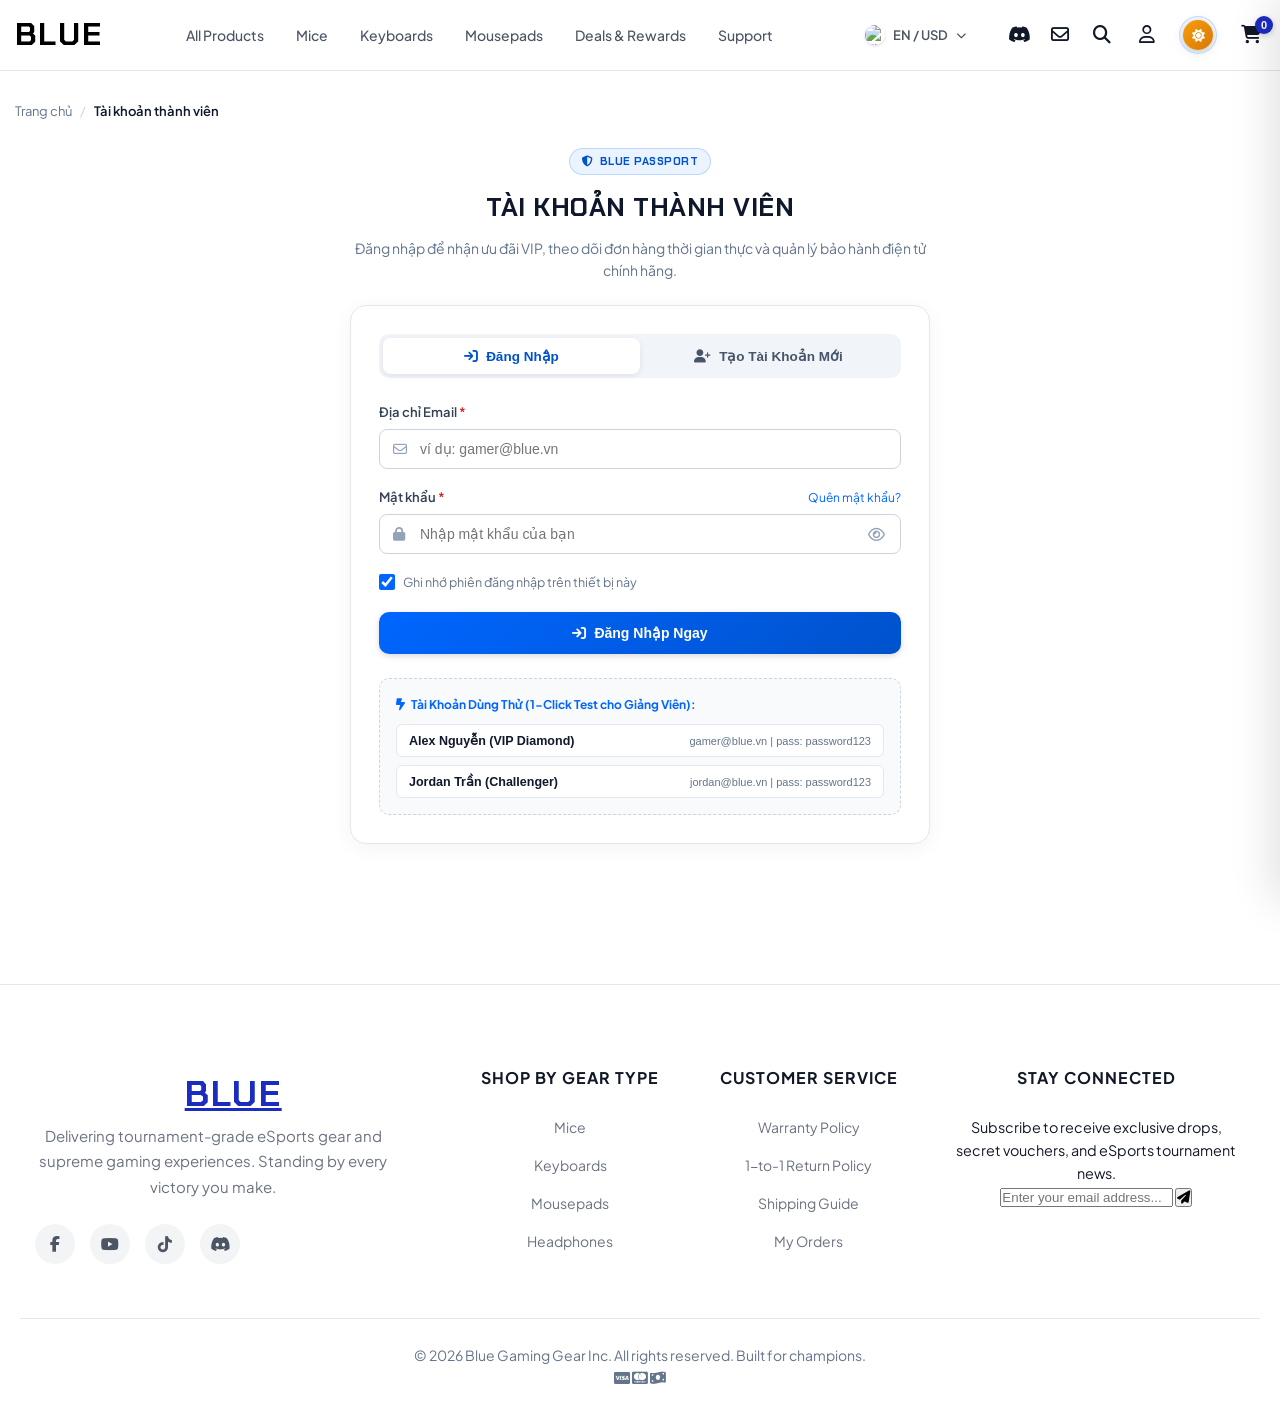
==== commit 375d4752: "feat(i18n): complete comprehensive bilingual EN/VI support across all pages, components, and cart" ====
--- a/account.html
+++ b/account.html
@@ -23,7 +23,7 @@
       href="https://cdnjs.cloudflare.com/ajax/libs/font-awesome/6.4.0/css/all.min.css"
     />
     <!-- CSS -->
-    <link rel="stylesheet" href="style.css" />
+    <link rel="stylesheet" href="style.css?v=2.3" />
   </head>
   <body>
     <!-- HEADER -->
@@ -1032,7 +1032,7 @@
       <div class="container footer-container">
         <div class="footer-col brand-col">
           <a href="index.html" class="footer-logo">Blue</a>
-          <p class="footer-desc">
+          <p class="footer-desc" data-i18n="footerDesc">
             Nhà phân phối thiết bị ngoại vi Gaming Gear cao cấp và phụ kiện
             eSports hàng đầu Việt Nam. Cam kết 100% chính hãng, bảo hành tận
             tâm.
@@ -1069,26 +1069,27 @@
           </div>
         </div>
         <div class="footer-col">
-          <h3>Sản Phẩm</h3>
+          <h3 data-i18n="catSectionTitle">Sản Phẩm</h3>
           <ul>
-            <li><a href="products.html?category=Chuột">Chuột Gaming</a></li>
-            <li><a href="products.html?category=Bàn%20phím">Bàn Phím Cơ</a></li>
+            <li><a href="products.html?category=Chuột" data-i18n="catMice">Chuột Gaming</a></li>
+            <li><a href="products.html?category=Bàn%20phím" data-i18n="catKeyboards">Bàn Phím Cơ</a></li>
             <li>
-              <a href="products.html?category=Lót%20chuột">Lót Chuột eSports</a>
+              <a href="products.html?category=Lót%20chuột" data-i18n="catMousepads">Lót Chuột eSports</a>
             </li>
             <li>
-              <a href="products.html?category=Tai%20nghe">Tai Nghe & Audio</a>
+              <a href="products.html?category=Tai%20nghe" data-i18n="catHeadphones">Tai Nghe & Audio</a>
             </li>
           </ul>
         </div>
         <div class="footer-col">
-          <h3>Hỗ Trợ & Chính Sách</h3>
+          <h3 data-i18n="footerServiceTitle">Hỗ Trợ & Chính Sách</h3>
           <ul>
             <li>
               <a
                 href="#support-warranty"
                 class="support-modal-trigger"
                 data-support-tab="warranty"
+                data-i18n="footerWarranty"
                 >Chính Sách Bảo Hành</a
               >
             </li>
@@ -1097,6 +1098,7 @@
                 href="#support-returns"
                 class="support-modal-trigger"
                 data-support-tab="returns"
+                data-i18n="footerReturn"
                 >Đổi Trả & Hoàn Tiền</a
               >
             </li>
@@ -1105,20 +1107,21 @@
                 href="#support-guide"
                 class="support-modal-trigger"
                 data-support-tab="guide"
+                data-i18n="footerShipping"
                 >Hướng Dẫn Mua Hàng</a
               >
             </li>
-            <li><a href="account.html">Tra Cứu Đơn Hàng</a></li>
+            <li><a href="account.html" data-i18n="accountOrders">Tra Cứu Đơn Hàng</a></li>
           </ul>
         </div>
         <div class="footer-col newsletter-col">
-          <h3>Bản Tin eSports</h3>
-          <p>
+          <h3 data-i18n="footerNewsletterTitle">Bản Tin eSports</h3>
+          <p data-i18n="footerNewsletterDesc">
             Nhận thông báo sớm nhất về các đợt flash sale, mã giảm giá và giải
             đấu.
           </p>
           <div class="newsletter-form">
-            <input type="email" placeholder="Nhập địa chỉ email..." />
+            <input type="email" placeholder="Nhập địa chỉ email..." data-i18n-placeholder="footerEmailPlaceholder" />
             <button type="button" aria-label="Gửi">
               <i class="fa-solid fa-paper-plane"></i>
             </button>
@@ -1127,7 +1130,7 @@
       </div>
       <div class="footer-bottom">
         <div class="container footer-bottom-inner">
-          <p>&copy; 2026 Blue Gaming Gear Inc. All rights reserved.</p>
+          <p data-i18n="footerCopyright">&copy; 2026 Blue Gaming Gear Inc. All rights reserved.</p>
           <div class="payment-methods">
             <i class="fa-brands fa-cc-visa"></i>
             <i class="fa-brands fa-cc-mastercard"></i>
@@ -1480,9 +1483,9 @@
     <div id="toast-container" class="toast-container" aria-live="polite"></div>
 
     <!-- SCRIPTS (THEO THỨ TỰ MVC) -->
-    <script src="i18n.js"></script>
-    <script src="auth-mvc.js"></script>
-    <script src="main.js"></script>
-    <script src="account.js"></script>
+    <script src="i18n.js?v=2.3"></script>
+    <script src="auth-mvc.js?v=2.3"></script>
+    <script src="main.js?v=2.3"></script>
+    <script src="account.js?v=2.3"></script>
   </body>
 </html>
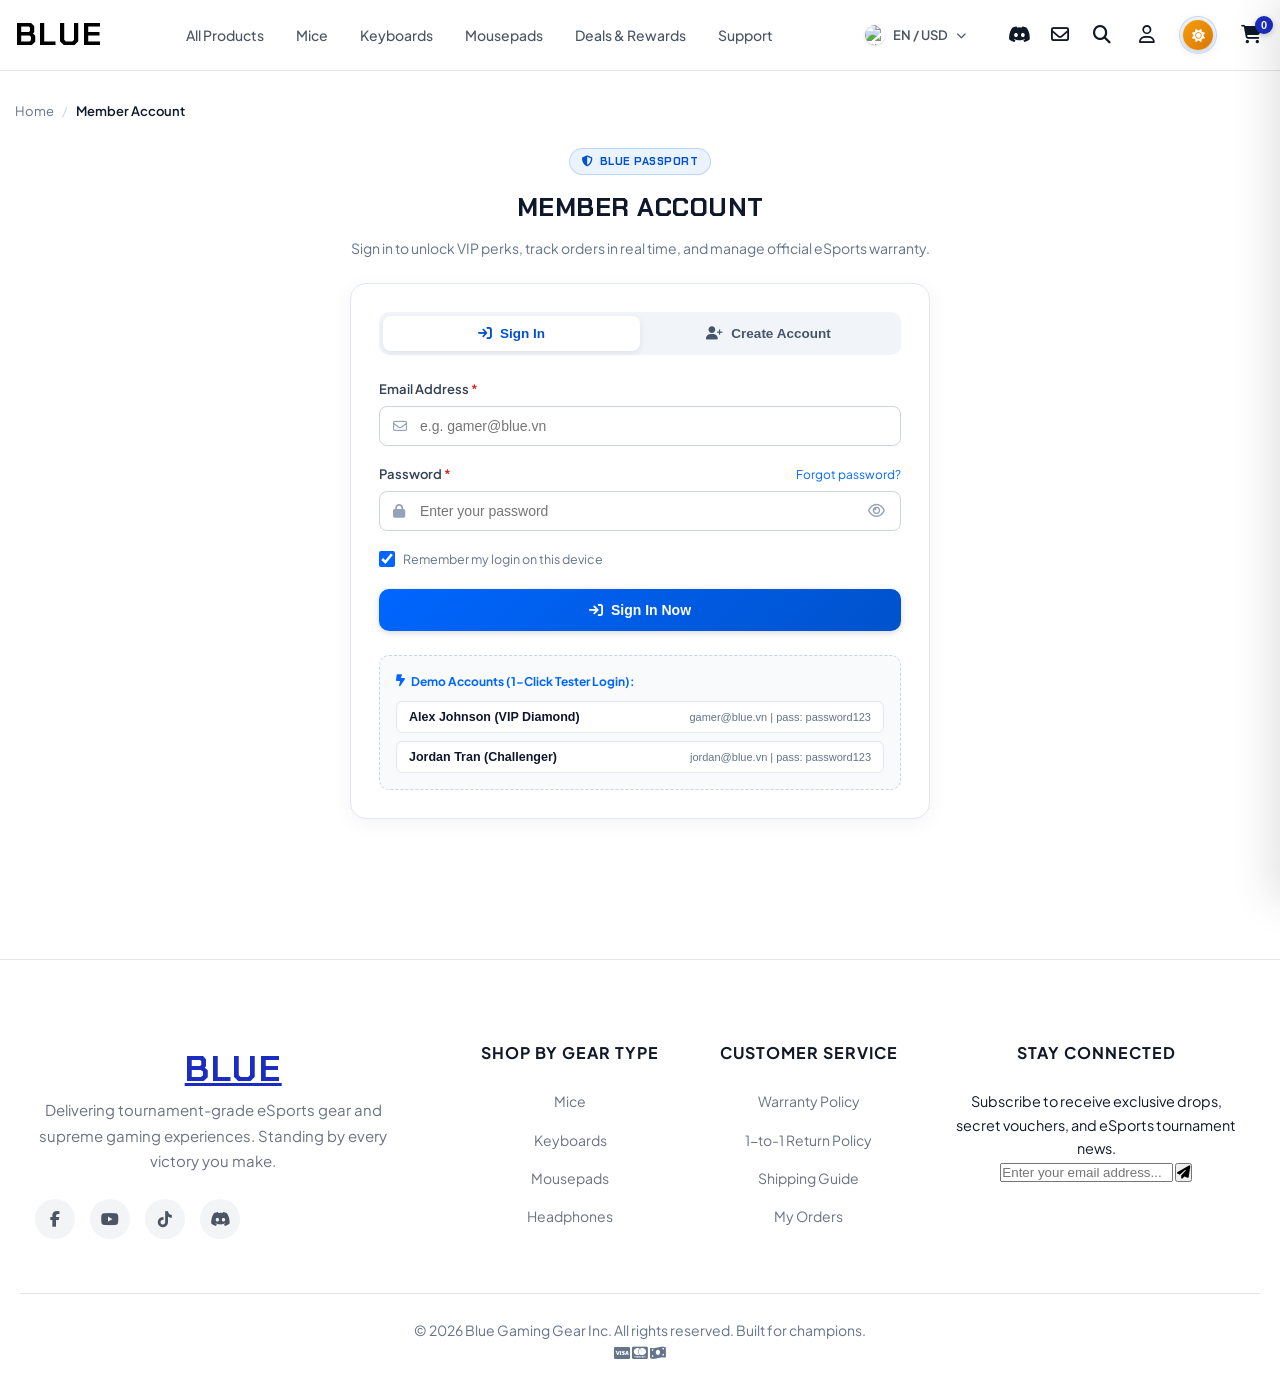
==== commit 5ec03185: "feat(i18n): complete English default and bilingual reactivity across accounts, cart, search, and che" ====
--- a/account.html
+++ b/account.html
@@ -3,7 +3,7 @@
   <head>
     <meta charset="UTF-8" />
     <meta name="viewport" content="width=device-width, initial-scale=1.0" />
-    <title>Tài Khoản Thành Viên eSports | Blue Gaming Gear</title>
+    <title>Member Account | Blue Gaming Gear</title>
     <!-- Favicon -->
     <link
       rel="icon"
@@ -23,7 +23,7 @@
       href="https://cdnjs.cloudflare.com/ajax/libs/font-awesome/6.4.0/css/all.min.css"
     />
     <!-- CSS -->
-    <link rel="stylesheet" href="style.css?v=2.3" />
+    <link rel="stylesheet" href="style.css?v=2.4" />
   </head>
   <body>
     <!-- HEADER -->
@@ -83,12 +83,12 @@
                 href="https://discord.gg/bluegaming"
                 target="_blank"
                 rel="noopener noreferrer"
-                title="Cộng đồng Discord eSports"
+                title="Discord eSports Community"
                 ><i class="fa-brands fa-discord"></i
               ></a>
               <a
                 href="mailto:support@blue.vn"
-                title="Hỗ trợ qua Email: support@blue.vn"
+                title="Email Support: support@blue.vn"
                 ><i class="fa-regular fa-envelope"></i
               ></a>
 
@@ -96,8 +96,10 @@
               <button
                 id="search-trigger-btn"
                 class="nav-icon-btn"
-                aria-label="Tìm kiếm sản phẩm"
-                title="Tìm kiếm (Ctrl+K)"
+                aria-label="Search products"
+                title="Search (Ctrl+K)"
+                data-i18n-aria-label="searchModalAria"
+                data-i18n-title="searchTitle"
               >
                 <i class="fa-solid fa-magnifying-glass"></i>
               </button>
@@ -108,8 +110,10 @@
                   href="account.html"
                   class="nav-icon-btn header-user-btn"
                   id="header-user-btn"
-                  title="Tài khoản thành viên"
-                  aria-label="Tài khoản thành viên"
+                  title="Member Account"
+                  aria-label="Member Account"
+                  data-i18n-title="accountBtnTitle"
+                  data-i18n-aria-label="accountBtnAria"
                 >
                   <i class="fa-regular fa-user"></i>
                 </a>
@@ -117,39 +121,37 @@
                   <div class="user-dropdown-header">
                     <div class="user-dropdown-avatar" id="user-dd-avatar"></div>
                     <div class="user-dropdown-meta">
-                      <strong id="user-dd-name">Alex Nguyễn</strong>
-                      <span id="user-dd-rank">VIP Diamond</span>
+                      <strong id="user-dd-name">Alex Johnson</strong>
+                      <span id="user-dd-rank" data-i18n="userRankDiamond">VIP Diamond</span>
                       <small
                         id="user-dd-points"
                         style="
                           color: var(--blue-accent, #0052cc);
                           font-weight: 700;
                         "
-                        >1.850 điểm</small
+                        >1,850 Points</small
                       >
                     </div>
                   </div>
                   <ul class="user-dropdown-links">
                     <li>
-                      <a href="account.html?tab=profile"
-                        ><i class="fa-regular fa-id-badge"></i> Thông tin tài
-                        khoản</a
+                      <a href="account.html?tab=profile" data-i18n="accountProfile"
+                        ><i class="fa-regular fa-id-badge"></i> My Profile</a
                       >
                     </li>
                     <li>
-                      <a href="account.html?tab=orders"
-                        ><i class="fa-solid fa-box-open"></i> Đơn hàng của
-                        tôi</a
+                      <a href="account.html?tab=orders" data-i18n="accountOrders"
+                        ><i class="fa-solid fa-box-open"></i> My Orders</a
                       >
                     </li>
                     <li>
-                      <a href="account.html?tab=addresses"
-                        ><i class="fa-solid fa-location-dot"></i> Sổ địa chỉ</a
+                      <a href="account.html?tab=addresses" data-i18n="accountAddresses"
+                        ><i class="fa-solid fa-location-dot"></i> Address Book</a
                       >
                     </li>
                     <li>
-                      <a href="account.html?tab=rewards"
-                        ><i class="fa-solid fa-gift"></i> Điểm & Voucher</a
+                      <a href="account.html?tab=rewards" data-i18n="accountRewards"
+                        ><i class="fa-solid fa-gift"></i> Points & Vouchers</a
                       >
                     </li>
                     <li class="user-dropdown-divider"></li>
@@ -158,9 +160,10 @@
                         type="button"
                         class="btn-user-logout"
                         id="header-logout-btn"
+                        data-i18n="accountLogout"
                       >
                         <i class="fa-solid fa-arrow-right-from-bracket"></i>
-                        Đăng xuất
+                        Sign Out
                       </button>
                     </li>
                   </ul>
@@ -171,8 +174,8 @@
               <button
                 id="theme-toggle-btn"
                 class="theme-toggle-btn glass-theme-btn"
-                aria-label="Chuyển chế độ Dark / Light"
-                title="Giao diện Sáng (Bấm để chuyển sang Dark Mode)"
+                aria-label="Toggle Dark / Light mode"
+                title="Light Mode (Click to switch to Dark Mode)"
               >
                 <span class="theme-toggle-badge">
                   <i class="fa-solid fa-sun"></i>
@@ -190,8 +193,10 @@
               <button
                 id="cart-trigger-btn"
                 class="nav-icon-btn cart-icon"
-                aria-label="Xem giỏ hàng"
-                title="Giỏ hàng"
+                aria-label="View shopping cart"
+                title="Shopping Cart"
+                data-i18n-aria-label="cartDrawerAria"
+                data-i18n-title="cartDrawerTitle"
               >
                 <i class="fa-solid fa-cart-shopping"></i>
                 <span id="cart-badge" class="cart-badge">0</span>
@@ -206,27 +211,24 @@
         <div class="mega-container">
           <div class="mega-sidebar">
             <ul class="mega-categories-list">
-              <li class="cat-item active" data-id="Chuột">Chuột</li>
-              <li class="cat-item" data-id="Bàn phím">Bàn phím</li>
-              <li class="cat-item" data-id="Lót chuột">Lót chuột</li>
-              <li class="cat-item" data-id="Tai nghe">Headphones</li>
-              <li class="cat-item" data-id="Tay cầm">Controller</li>
-              <li class="cat-item" data-id="Phụ kiện">Accessories</li>
-              <li class="cat-item" data-id="Gift Cards">Gift Cards</li>
+              <li class="cat-item active" data-id="Chuột" data-i18n="catMice">Mice</li>
+              <li class="cat-item" data-id="Bàn phím" data-i18n="catKeyboards">Keyboards</li>
+              <li class="cat-item" data-id="Lót chuột" data-i18n="catMousepads">Mousepads</li>
+              <li class="cat-item" data-id="Tai nghe" data-i18n="catHeadphones">Headphones</li>
+              <li class="cat-item" data-id="Tay cầm" data-i18n="catController">Controller</li>
+              <li class="cat-item" data-id="Phụ kiện" data-i18n="catAccessories">Accessories</li>
+              <li class="cat-item" data-id="Gift Cards" data-i18n="catGiftCards">Gift Cards</li>
             </ul>
           </div>
           <div class="mega-content">
             <div class="mega-header">
               <div class="mega-title-area">
-                <h3 id="mega-current-cat" class="mega-title">CHUỘT</h3>
-              </div>
-              <a href="products.html" class="view-all"
-                >Xem tất cả
-                <i
-                  class="fa-solid fa-chevron-right"
-                  style="font-size: 10px; margin-left: 4px"
-                ></i
-              ></a>
+                <h3 id="mega-current-cat" class="mega-title">MICE</h3>
+              </div>
+              <a href="products.html" class="view-all">
+                <span data-i18n="megaViewAll">View all</span>
+                <i class="fa-solid fa-chevron-right" style="font-size: 10px; margin-left: 4px"></i>
+              </a>
             </div>
             <div class="mega-products-wrapper">
               <div class="mega-products-viewport">
@@ -239,8 +241,8 @@
                   type="button"
                   class="carousel-btn mega-prev-btn"
                   id="mega-prev-btn"
-                  aria-label="Sản phẩm trước"
-                  title="Trang trước"
+                  aria-label="Previous products"
+                  title="Previous page"
                   disabled
                 >
                   <i class="fa-solid fa-angle-left"></i>
@@ -249,8 +251,8 @@
                   type="button"
                   class="carousel-btn mega-next-btn"
                   id="mega-next-btn"
-                  aria-label="Sản phẩm tiếp theo"
-                  title="Trang tiếp theo"
+                  aria-label="Next products"
+                  title="Next page"
                 >
                   <i class="fa-solid fa-angle-right"></i>
                 </button>
@@ -260,15 +262,49 @@
         </div>
       </div>
     </header>
+
+    <!-- LIVE SEARCH MODAL OVERLAY -->
+    <div id="search-overlay" class="search-overlay" role="dialog" aria-modal="true" aria-label="Search products" data-i18n-aria-label="searchModalAria" style="display: none;">
+      <div class="search-modal-container">
+        <div class="search-modal-header">
+          <div class="search-input-wrapper">
+            <i class="fa-solid fa-magnifying-glass search-input-icon"></i>
+            <input type="text" id="live-search-input" placeholder="Search mice, mechanical keyboards, mousepads, headsets..." data-i18n-placeholder="searchPlaceholder" autocomplete="off" />
+            <button id="search-clear-btn" class="search-clear-btn" aria-label="Clear search query" data-i18n-aria-label="searchClearAria" style="display: none;">
+              <i class="fa-solid fa-xmark"></i>
+            </button>
+          </div>
+          <button id="search-close-btn" class="search-close-btn" aria-label="Close search" data-i18n-aria-label="searchCloseAria">
+            <i class="fa-solid fa-xmark"></i>
+          </button>
+        </div>
+        <div class="search-quick-tags">
+          <span class="quick-tag-label" data-i18n="searchQuickTagLabel">Quick search:</span>
+          <button class="quick-tag-btn" data-query="Mice" data-i18n="catMice">Mice</button>
+          <button class="quick-tag-btn" data-query="Keyboards" data-i18n="catKeyboards">Keyboards</button>
+          <button class="quick-tag-btn" data-query="Headphones" data-i18n="catHeadphones">Headphones</button>
+          <button class="quick-tag-btn" data-query="Mousepads" data-i18n="catMousepads">Mousepads</button>
+          <button class="quick-tag-btn" data-query="Logitech">Logitech</button>
+          <button class="quick-tag-btn" data-query="Razer">Razer</button>
+        </div>
+        <div id="search-results-container" class="search-results-container">
+          <div id="search-empty-prompt" class="search-empty-prompt">
+            <i class="fa-solid fa-keyboard prompt-icon"></i>
+            <p data-i18n="searchEmptyPrompt">Type product name, brand, or category for instant search.</p>
+          </div>
+          <div id="search-results-list" class="search-results-list" style="display: none;"></div>
+        </div>
+      </div>
+    </div>
 
     <!-- MAIN CONTENT -->
     <main class="account-page-main">
       <div class="container">
         <!-- BREADCRUMB -->
-        <nav class="account-breadcrumb" aria-label="Đường dẫn trang">
-          <a href="index.html">Trang chủ</a>
+        <nav class="account-breadcrumb" aria-label="Breadcrumb navigation">
+          <a href="index.html" data-i18n="accBreadcrumbHome">Home</a>
           <span class="sep">/</span>
-          <span class="current">Tài khoản thành viên</span>
+          <span class="current" data-i18n="accBreadcrumbCurrent">Member Account</span>
         </nav>
 
         <!-- =============================================================
@@ -277,12 +313,11 @@
         <div class="auth-forms-container" id="auth-forms-container">
           <div class="auth-hero-header">
             <div class="auth-shield-badge">
-              <i class="fa-solid fa-shield-halved"></i> BLUE PASSPORT
+              <i class="fa-solid fa-shield-halved"></i> <span data-i18n="authPassportBadge">BLUE PASSPORT</span>
             </div>
-            <h2>TÀI KHOẢN THÀNH VIÊN</h2>
-            <p>
-              Đăng nhập để nhận ưu đãi VIP, theo dõi đơn hàng thời gian thực và
-              quản lý bảo hành điện tử chính hãng.
+            <h2 data-i18n="authHeroTitle">MEMBER ACCOUNT</h2>
+            <p data-i18n="authHeroDesc">
+              Sign in to unlock VIP perks, track orders in real time, and manage official eSports warranty.
             </p>
           </div>
 
@@ -301,10 +336,10 @@
                 class="auth-tab-btn active"
                 id="tab-login-btn"
               >
-                <i class="fa-solid fa-arrow-right-to-bracket"></i> Đăng Nhập
+                <i class="fa-solid fa-arrow-right-to-bracket"></i> <span data-i18n="tabLogin">Sign In</span>
               </button>
               <button type="button" class="auth-tab-btn" id="tab-register-btn">
-                <i class="fa-solid fa-user-plus"></i> Tạo Tài Khoản Mới
+                <i class="fa-solid fa-user-plus"></i> <span data-i18n="tabRegister">Create Account</span>
               </button>
             </div>
 
@@ -312,14 +347,15 @@
             <form id="form-login" class="auth-form-pane">
               <div class="auth-field-group">
                 <label for="login-email"
-                  >Địa chỉ Email <span class="req">*</span></label
+                  ><span data-i18n="labelLoginEmail">Email Address</span> <span class="req">*</span></label
                 >
                 <div class="auth-input-wrap">
                   <i class="fa-regular fa-envelope input-icon"></i>
                   <input
                     type="email"
                     id="login-email"
-                    placeholder="ví dụ: gamer@blue.vn"
+                    placeholder="e.g. gamer@blue.vn"
+                    data-i18n-placeholder="placeholderLoginEmail"
                     required
                     autocomplete="email"
                   />
@@ -329,18 +365,19 @@
               <div class="auth-field-group">
                 <div class="label-with-link">
                   <label for="login-password"
-                    >Mật khẩu <span class="req">*</span></label
+                    ><span data-i18n="labelLoginPassword">Password</span> <span class="req">*</span></label
                   >
                   <a
                     href="#"
                     class="forgot-link"
+                    data-i18n="linkForgotPassword"
                     onclick="
                       alert(
-                        'Vui lòng liên hệ CSKH qua hotline 1900 6868 hoặc email support@blue.vn để cấp lại mật khẩu!',
+                        'Please contact CSKH via hotline 1900 6868 or email support@blue.vn to reset your password!',
                       );
                       return false;
                     "
-                    >Quên mật khẩu?</a
+                    >Forgot password?</a
                   >
                 </div>
                 <div class="auth-input-wrap">
@@ -348,7 +385,8 @@
                   <input
                     type="password"
                     id="login-password"
-                    placeholder="Nhập mật khẩu của bạn"
+                    placeholder="Enter your password"
+                    data-i18n-placeholder="placeholderLoginPassword"
                     required
                     autocomplete="current-password"
                   />
@@ -356,7 +394,7 @@
                     type="button"
                     class="btn-toggle-eye"
                     data-target="login-password"
-                    aria-label="Hiện mật khẩu"
+                    aria-label="Show password"
                   >
                     <i class="fa-regular fa-eye"></i>
                   </button>
@@ -366,20 +404,18 @@
               <div class="auth-options-row">
                 <label class="remember-label">
                   <input type="checkbox" id="login-remember" checked />
-                  <span>Ghi nhớ phiên đăng nhập trên thiết bị này</span>
+                  <span data-i18n="labelRememberLogin">Remember my login on this device</span>
                 </label>
               </div>
 
               <button type="submit" class="btn-auth-primary">
-                <i class="fa-solid fa-arrow-right-to-bracket"></i> Đăng Nhập
-                Ngay
+                <i class="fa-solid fa-arrow-right-to-bracket"></i> <span data-i18n="btnSubmitLogin">Sign In Now</span>
               </button>
 
               <!-- Quick Demo Login Card (Dành cho GV chấm bài kiểm thử 1-Click) -->
               <div class="demo-accounts-card">
                 <div class="demo-card-title">
-                  <i class="fa-solid fa-bolt-lightning"></i> Tài Khoản Dùng Thử
-                  (1-Click Test cho Giảng Viên):
+                  <i class="fa-solid fa-bolt-lightning"></i> <span data-i18n="demoAccountsCardTitle">Demo Accounts (1-Click Tester Login):</span>
                 </div>
                 <div class="demo-buttons-grid">
                   <button
@@ -388,7 +424,7 @@
                     data-email="gamer@blue.vn"
                     data-pass="password123"
                   >
-                    <strong>Alex Nguyễn (VIP Diamond)</strong>
+                    <strong data-i18n="demoAlexName">Alex Johnson (VIP Diamond)</strong>
                     <span>gamer@blue.vn | pass: password123</span>
                   </button>
                   <button
@@ -397,7 +433,7 @@
                     data-email="jordan@blue.vn"
                     data-pass="password123"
                   >
-                    <strong>Jordan Trần (Challenger)</strong>
+                    <strong data-i18n="demoJordanName">Jordan Tran (Challenger)</strong>
                     <span>jordan@blue.vn | pass: password123</span>
                   </button>
                 </div>
@@ -412,14 +448,15 @@
             >
               <div class="auth-field-group">
                 <label for="reg-name"
-                  >Họ và Tên <span class="req">*</span></label
+                  ><span data-i18n="labelRegName">Full Name</span> <span class="req">*</span></label
                 >
                 <div class="auth-input-wrap">
                   <i class="fa-regular fa-user input-icon"></i>
                   <input
                     type="text"
                     id="reg-name"
-                    placeholder="Nguyễn Văn A"
+                    placeholder="Alex Johnson"
+                    data-i18n-placeholder="placeholderRegName"
                     required
                   />
                 </div>
@@ -427,7 +464,7 @@
 
               <div class="auth-field-group">
                 <label for="reg-email"
-                  >Email đăng ký <span class="req">*</span></label
+                  ><span data-i18n="labelRegEmail">Email Address</span> <span class="req">*</span></label
                 >
                 <div class="auth-input-wrap">
                   <i class="fa-regular fa-envelope input-icon"></i>
@@ -435,6 +472,7 @@
                     type="email"
                     id="reg-email"
                     placeholder="gamer@domain.com"
+                    data-i18n-placeholder="placeholderRegEmail"
                     required
                     autocomplete="email"
                   />
@@ -443,7 +481,7 @@
 
               <div class="auth-field-group">
                 <label for="reg-phone"
-                  >Số điện thoại liên hệ <span class="req">*</span></label
+                  ><span data-i18n="labelRegPhone">Contact Phone</span> <span class="req">*</span></label
                 >
                 <div class="auth-input-wrap">
                   <i class="fa-solid fa-phone input-icon"></i>
@@ -451,6 +489,7 @@
                     type="tel"
                     id="reg-phone"
                     placeholder="09xxxxxxxx"
+                    data-i18n-placeholder="placeholderRegPhone"
                     required
                     pattern="[0-9]{10,11}"
                   />
@@ -460,14 +499,15 @@
               <div class="auth-form-row">
                 <div class="auth-field-group">
                   <label for="reg-password"
-                    >Mật khẩu <span class="req">*</span></label
+                    ><span data-i18n="labelRegPassword">Password</span> <span class="req">*</span></label
                   >
                   <div class="auth-input-wrap">
                     <i class="fa-solid fa-lock input-icon"></i>
                     <input
                       type="password"
                       id="reg-password"
-                      placeholder="Tối thiểu 6 ký tự"
+                      placeholder="At least 6 characters"
+                      data-i18n-placeholder="placeholderRegPassword"
                       required
                       minlength="6"
                     />
@@ -475,7 +515,7 @@
                       type="button"
                       class="btn-toggle-eye"
                       data-target="reg-password"
-                      aria-label="Hiện mật khẩu"
+                      aria-label="Show password"
                     >
                       <i class="fa-regular fa-eye"></i>
                     </button>
@@ -484,14 +524,15 @@
 
                 <div class="auth-field-group">
                   <label for="reg-password-confirm"
-                    >Xác nhận mật khẩu <span class="req">*</span></label
+                    ><span data-i18n="labelRegConfirmPassword">Confirm Password</span> <span class="req">*</span></label
                   >
                   <div class="auth-input-wrap">
                     <i class="fa-solid fa-lock input-icon"></i>
                     <input
                       type="password"
                       id="reg-password-confirm"
-                      placeholder="Nhập lại mật khẩu"
+                      placeholder="Re-enter your password"
+                      data-i18n-placeholder="placeholderRegConfirmPassword"
                       required
                       minlength="6"
                     />
@@ -499,7 +540,7 @@
                       type="button"
                       class="btn-toggle-eye"
                       data-target="reg-password-confirm"
-                      aria-label="Hiện mật khẩu"
+                      aria-label="Show password"
                     >
                       <i class="fa-regular fa-eye"></i>
                     </button>
@@ -510,22 +551,14 @@
               <div class="auth-options-row">
                 <label class="remember-label">
                   <input type="checkbox" id="reg-agree" checked required />
-                  <span
-                    >Tôi đồng ý với
-                    <a
-                      href="#support"
-                      class="support-modal-trigger"
-                      data-support-tab="terms"
-                      >Điều khoản dịch vụ & Chính sách bảo mật</a
-                    >
-                    của Blue Gaming Gear</span
+                  <span data-i18n="labelTermsAgree"
+                    >I agree to Blue Gaming Gear's Terms of Service & Privacy Policy</span
                   >
                 </label>
               </div>
 
               <button type="submit" class="btn-auth-primary">
-                <i class="fa-solid fa-user-plus"></i> Đăng Ký Tài Khoản (Nhận
-                200 Điểm)
+                <i class="fa-solid fa-user-plus"></i> <span data-i18n="btnSubmitRegister">Create Account (Earn 200 Points)</span>
               </button>
             </form>
           </div>
@@ -555,38 +588,39 @@
                     type="button"
                     id="btn-change-avatar"
                     class="btn-change-avatar-round"
-                    title="Đổi ảnh đại diện"
+                    title="Change profile avatar"
+                    data-i18n-title="btnChangeAvatarTitle"
                   >
                     <i class="fa-solid fa-camera"></i>
                   </button>
                 </div>
                 <div class="user-info-meta">
-                  <h3 id="dash-user-name">Alex Nguyễn</h3>
+                  <h3 id="dash-user-name">Alex Johnson</h3>
                   <p id="dash-user-email">gamer@blue.vn</p>
                   <div class="user-badges-row">
                     <span class="user-rank-pill" id="dash-user-rank"
                       >VIP Diamond</span
                     >
                     <span class="user-points-pill" id="dash-user-points"
-                      >1.850 Điểm</span
+                      >1,850 Points</span
                     >
                   </div>
                 </div>
               </div>
 
               <!-- Menu Tabs -->
-              <nav class="dashboard-nav-menu" aria-label="Menu tài khoản">
+              <nav class="dashboard-nav-menu" aria-label="Account navigation">
                 <button
                   type="button"
                   class="dash-nav-item active"
                   data-tab="profile"
                 >
                   <i class="fa-regular fa-user"></i>
-                  <span>Thông tin tài khoản</span>
+                  <span data-i18n="dashTabProfile">Profile Information</span>
                 </button>
                 <button type="button" class="dash-nav-item" data-tab="orders">
                   <i class="fa-solid fa-box-open"></i>
-                  <span>Đơn hàng của tôi</span>
+                  <span data-i18n="dashTabOrders">My Orders</span>
                   <span class="nav-count-badge" id="badge-order-count">2</span>
                 </button>
                 <button
@@ -595,15 +629,15 @@
                   data-tab="addresses"
                 >
                   <i class="fa-solid fa-location-dot"></i>
-                  <span>Sổ địa chỉ giao hàng</span>
+                  <span data-i18n="dashTabAddresses">Shipping Addresses</span>
                 </button>
                 <button type="button" class="dash-nav-item" data-tab="rewards">
                   <i class="fa-solid fa-gift"></i>
-                  <span>Điểm thưởng & Voucher</span>
+                  <span data-i18n="dashTabRewards">Points & Vouchers</span>
                 </button>
                 <button type="button" class="dash-nav-item" data-tab="security">
                   <i class="fa-solid fa-shield-halved"></i>
-                  <span>Bảo mật & Đổi mật khẩu</span>
+                  <span data-i18n="dashTabSecurity">Security & Password</span>
                 </button>
                 <button
                   type="button"
@@ -611,7 +645,7 @@
                   data-tab="logout"
                 >
                   <i class="fa-solid fa-arrow-right-from-bracket"></i>
-                  <span>Đăng xuất</span>
+                  <span data-i18n="dashTabLogout">Sign Out</span>
                 </button>
               </nav>
             </aside>
@@ -621,21 +655,20 @@
               <!-- TAB 1: THÔNG TIN TÀI KHOẢN -->
               <div class="dash-tab-pane active" id="pane-profile">
                 <div class="dash-pane-header">
-                  <h3>HỒ SƠ TÀI KHOẢN</h3>
-                  <p>
-                    Quản lý thông tin hồ sơ bảo mật để bảo vệ tài khoản và nhận
-                    ưu đãi eSports.
+                  <h3 data-i18n="paneProfileTitle">ACCOUNT PROFILE</h3>
+                  <p data-i18n="paneProfileDesc">
+                    Manage security settings and personal info to protect your account and receive eSports drops.
                   </p>
                 </div>
 
                 <form id="form-user-profile" class="dash-profile-form">
                   <div class="form-grid-2">
                     <div class="dash-form-group">
-                      <label for="prof-name">Họ và Tên</label>
+                      <label for="prof-name" data-i18n="profNameLabel">Full Name</label>
                       <input type="text" id="prof-name" required />
                     </div>
                     <div class="dash-form-group">
-                      <label for="prof-email">Email (Không thể thay đổi)</label>
+                      <label for="prof-email" data-i18n="profEmailLabel">Email (Read-only)</label>
                       <input
                         type="email"
                         id="prof-email"
@@ -648,52 +681,53 @@
 
                   <div class="form-grid-2">
                     <div class="dash-form-group">
-                      <label for="prof-phone">Số điện thoại</label>
+                      <label for="prof-phone" data-i18n="profPhoneLabel">Phone Number</label>
                       <input type="tel" id="prof-phone" required />
                     </div>
                     <div class="dash-form-group">
-                      <label for="prof-city">Tỉnh / Thành phố</label>
+                      <label for="prof-city" data-i18n="profCityLabel">City / Province</label>
                       <select id="prof-city">
-                        <option value="Hà Nội">Hà Nội</option>
-                        <option value="TP. Hồ Chí Minh">TP. Hồ Chí Minh</option>
-                        <option value="Đà Nẵng">Đà Nẵng</option>
-                        <option value="Hải Phòng">Hải Phòng</option>
-                        <option value="Cần Thơ">Cần Thơ</option>
-                        <option value="Khác">Tỉnh thành khác</option>
+                        <option value="Hà Nội" data-i18n="cityHanoi">Hanoi (Express 2h - 24h)</option>
+                        <option value="TP. Hồ Chí Minh" data-i18n="cityHcm">Ho Chi Minh City (24h - 48h)</option>
+                        <option value="Đà Nẵng" data-i18n="cityDanang">Da Nang</option>
+                        <option value="Hải Phòng" data-i18n="cityHaiphong">Hai Phong</option>
+                        <option value="Cần Thơ" data-i18n="cityCantho">Can Tho</option>
+                        <option value="Khác" data-i18n="cityOther">Other Provinces (Nationwide)</option>
                       </select>
                     </div>
                   </div>
 
                   <div class="dash-form-group">
-                    <label for="prof-address"
-                      >Địa chỉ chi tiết (Số nhà, ngõ, tên đường)</label
+                    <label for="prof-address" data-i18n="profAddressLabel"
+                      >Detailed Address (Street, Number, Ward)</label
                     >
                     <input
                       type="text"
                       id="prof-address"
-                      placeholder="Ví dụ: Số 18, Phố Tràng Thi, Hoàn Kiếm"
+                      placeholder="e.g. 18 Grand Avenue, Central District"
+                      data-i18n-placeholder="profAddressPlaceholder"
                       required
                     />
                   </div>
 
                   <div class="form-grid-2">
                     <div class="dash-form-group">
-                      <label for="prof-gender">Giới tính</label>
+                      <label for="prof-gender" data-i18n="profGenderLabel">Gender</label>
                       <select id="prof-gender">
-                        <option value="Nam">Nam</option>
-                        <option value="Nữ">Nữ</option>
-                        <option value="Khác">Không tiết lộ</option>
+                        <option value="Nam" data-i18n="genderMale">Male</option>
+                        <option value="Nữ" data-i18n="genderFemale">Female</option>
+                        <option value="Khác" data-i18n="genderOther">Undisclosed</option>
                       </select>
                     </div>
                     <div class="dash-form-group">
-                      <label for="prof-birthdate">Ngày sinh</label>
+                      <label for="prof-birthdate" data-i18n="profBirthdateLabel">Date of Birth</label>
                       <input type="date" id="prof-birthdate" />
                     </div>
                   </div>
 
                   <div class="dash-form-actions">
                     <button type="submit" class="btn-save-profile">
-                      <i class="fa-solid fa-floppy-disk"></i> Lưu Thay Đổi
+                      <i class="fa-solid fa-floppy-disk"></i> <span data-i18n="btnSaveProfile">Save Changes</span>
                     </button>
                   </div>
                 </form>
@@ -702,10 +736,9 @@
               <!-- TAB 2: ĐƠN HÀNG CỦA TÔI -->
               <div class="dash-tab-pane" id="pane-orders" style="display: none">
                 <div class="dash-pane-header">
-                  <h3>ĐƠN HÀNG CỦA TÔI</h3>
-                  <p>
-                    Tra cứu lịch sử mua hàng, tiến độ vận chuyển và bảo hành sản
-                    phẩm eSports.
+                  <h3 data-i18n="paneOrdersTitle">MY ORDERS</h3>
+                  <p data-i18n="paneOrdersDesc">
+                    Track order history, live delivery status, and warranty for your eSports gaming gear.
                   </p>
                 </div>
 
@@ -715,36 +748,41 @@
                     type="button"
                     class="order-filter-btn active"
                     data-status="all"
+                    data-i18n="orderFilterAll"
                   >
-                    Tất cả
+                    All
                   </button>
                   <button
                     type="button"
                     class="order-filter-btn"
                     data-status="processing"
+                    data-i18n="orderFilterProcessing"
                   >
-                    Chờ xác nhận
+                    Processing
                   </button>
                   <button
                     type="button"
                     class="order-filter-btn"
                     data-status="shipping"
+                    data-i18n="orderFilterShipping"
                   >
-                    Đang giao
+                    Shipping
                   </button>
                   <button
                     type="button"
                     class="order-filter-btn"
                     data-status="completed"
+                    data-i18n="orderFilterCompleted"
                   >
-                    Hoàn thành
+                    Completed
                   </button>
                   <button
                     type="button"
                     class="order-filter-btn"
                     data-status="cancelled"
+                    data-i18n="orderFilterCancelled"
                   >
-                    Đã hủy
+                    Cancelled
                   </button>
                 </div>
 
@@ -761,36 +799,34 @@
                 style="display: none"
               >
                 <div class="dash-pane-header">
-                  <h3>SỔ ĐỊA CHỈ GIAO HÀNG</h3>
-                  <p>
-                    Lưu sẵn địa chỉ nhận hàng để thanh toán nhanh chỉ với 1 thao
-                    tác.
+                  <h3 data-i18n="paneAddressesTitle">SHIPPING ADDRESSES</h3>
+                  <p data-i18n="paneAddressesDesc">
+                    Save preferred addresses for instant 1-click checkout.
                   </p>
                 </div>
 
                 <div class="address-cards-grid">
                   <div class="address-card is-default">
                     <div class="address-card-header">
-                      <strong>Nhà Riêng</strong>
-                      <span class="badge-default-addr">Mặc định</span>
+                      <strong data-i18n="addrHomeTitle">Home</strong>
+                      <span class="badge-default-addr" data-i18n="badgeDefaultAddr">Default</span>
                     </div>
                     <div class="address-card-body">
                       <div class="addr-line name-phone">
-                        <i class="fa-regular fa-user"></i> Alex Nguyễn - 0988
+                        <i class="fa-regular fa-user"></i> Alex Johnson - 0988
                         123 456
                       </div>
                       <div class="addr-line detail">
-                        <i class="fa-solid fa-location-dot"></i> Số 18, Phố
-                        Tràng Thi, Hoàn Kiếm, Hà Nội
+                        <i class="fa-solid fa-location-dot"></i> 18 Grand Avenue, Central District, Hanoi
                       </div>
                     </div>
                     <div class="address-card-actions">
                       <button
                         type="button"
                         class="btn-addr-action"
-                        onclick="alert('Đã cập nhật địa chỉ giao hàng!')"
+                        onclick="alert('Shipping address updated!')"
                       >
-                        <i class="fa-solid fa-pen"></i> Chỉnh sửa
+                        <i class="fa-solid fa-pen"></i> <span data-i18n="btnEditAddr">Edit</span>
                       </button>
                     </div>
                   </div>
@@ -799,13 +835,13 @@
                     class="address-card add-new-card"
                     onclick="
                       alert(
-                        'Tính năng thêm địa chỉ mới đã sẵn sàng! Bạn có thể lưu thêm văn phòng hoặc gaming house.',
+                        'New address feature ready! You can save office or gaming team house.',
                       )
                     "
                   >
                     <div class="add-new-inner">
                       <i class="fa-solid fa-plus"></i>
-                      <span>Thêm địa chỉ nhận hàng mới</span>
+                      <span data-i18n="btnAddNewAddr">Add New Shipping Address</span>
                     </div>
                   </div>
                 </div>
@@ -818,10 +854,9 @@
                 style="display: none"
               >
                 <div class="dash-pane-header">
-                  <h3>ĐIỂM THƯỞNG & MÃ ƯU ĐÃI VIP</h3>
-                  <p>
-                    Tích lũy điểm khi mua sắm thiết bị và đổi lấy voucher giảm
-                    giá độc quyền.
+                  <h3 data-i18n="paneRewardsTitle">REWARD POINTS & VIP VOUCHERS</h3>
+                  <p data-i18n="paneRewardsDesc">
+                    Earn points with every purchase and redeem exclusive pro-gamer discounts.
                   </p>
                 </div>
 
@@ -829,13 +864,13 @@
                 <div class="vip-tier-card">
                   <div class="tier-top">
                     <div>
-                      <span class="tier-label">HẠNG THÀNH VIÊN HIỆN TẠI</span>
+                      <span class="tier-label" data-i18n="tierCurrentLabel">CURRENT VIP TIER</span>
                       <h4 class="tier-name">
                         <i class="fa-solid fa-crown"></i> VIP DIAMOND MEMBER
                       </h4>
                     </div>
                     <div class="tier-points-box">
-                      <span class="p-num">1.850</span>
+                      <span class="p-num">1,850</span>
                       <span class="p-unit">Blue Points</span>
                     </div>
                   </div>
@@ -844,36 +879,37 @@
                       <div class="tier-fill" style="width: 74%"></div>
                     </div>
                     <div class="tier-milestones">
-                      <span>Đồng (0)</span>
-                      <span>Bạc (500)</span>
-                      <span>Vàng (1.000)</span>
-                      <span class="active-rank">Kim Cương (1.850)</span>
-                      <span>Tuyển Thủ (2.500)</span>
+                      <span>Bronze (0)</span>
+                      <span>Silver (500)</span>
+                      <span>Gold (1,000)</span>
+                      <span class="active-rank">Diamond (1,850)</span>
+                      <span>Pro Gamer (2,500)</span>
                     </div>
                   </div>
                 </div>
 
                 <!-- Danh sách Voucher -->
-                <div class="vouchers-section-title">
-                  Mã Giảm Giá Độc Quyền Dành Cho Bạn:
+                <div class="vouchers-section-title" data-i18n="vouchersSectionTitle">
+                  Exclusive Vouchers Available For You:
                 </div>
                 <div class="vouchers-grid">
                   <div class="voucher-ticket">
                     <div class="v-left">
                       <span class="v-percent">10%</span>
-                      <span class="v-type">GIẢM GIÁ</span>
+                      <span class="v-type">DISCOUNT</span>
                     </div>
                     <div class="v-right">
-                      <strong>GIẢM 10% TẤT CẢ GEAR</strong>
-                      <p>Áp dụng cho đơn hàng từ 1.000.000₫</p>
+                      <strong data-i18n="voucher10Title">10% OFF ALL GEAR</strong>
+                      <p data-i18n="voucher10Desc">Valid on orders over $40</p>
                       <div class="v-code-row">
                         <code>BLUEVIP10</code>
                         <button
                           type="button"
                           class="btn-copy-code"
                           data-code="BLUEVIP10"
+                          data-i18n="btnCopyCode"
                         >
-                          Sao chép
+                          Copy
                         </button>
                       </div>
                     </div>
@@ -887,16 +923,17 @@
                       <span class="v-type">FREESHIP</span>
                     </div>
                     <div class="v-right">
-                      <strong>MIỄN PHÍ VẬN CHUYỂN</strong>
-                      <p>Giao hỏa tốc toàn quốc, áp dụng đơn bất kỳ</p>
+                      <strong data-i18n="voucherFreeTitle">FREE EXPRESS SHIPPING</strong>
+                      <p data-i18n="voucherFreeDesc">Fast insured delivery nationwide on any order</p>
                       <div class="v-code-row">
                         <code>FREESHIP</code>
                         <button
                           type="button"
                           class="btn-copy-code"
                           data-code="FREESHIP"
+                          data-i18n="btnCopyCode"
                         >
-                          Sao chép
+                          Copy
                         </button>
                       </div>
                     </div>
@@ -904,20 +941,21 @@
 
                   <div class="voucher-ticket">
                     <div class="v-left cash-bg">
-                      <span class="v-percent">50K</span>
-                      <span class="v-type">TIỀN MẶT</span>
+                      <span class="v-percent">$2</span>
+                      <span class="v-type">VOUCHER</span>
                     </div>
                     <div class="v-right">
-                      <strong>GIẢM NGAY 50.000₫</strong>
-                      <p>Quà tặng tân thủ eSports cho lần đầu mua gear</p>
+                      <strong data-i18n="voucher50kTitle">$2.00 WELCOME GIFT</strong>
+                      <p data-i18n="voucher50kDesc">Welcome reward for first-time gear buyers</p>
                       <div class="v-code-row">
                         <code>GAMER50K</code>
                         <button
                           type="button"
                           class="btn-copy-code"
                           data-code="GAMER50K"
+                          data-i18n="btnCopyCode"
                         >
-                          Sao chép
+                          Copy
                         </button>
                       </div>
                     </div>
@@ -932,17 +970,16 @@
                 style="display: none"
               >
                 <div class="dash-pane-header">
-                  <h3>BẢO MẬT TÀI KHOẢN</h3>
-                  <p>
-                    Đổi mật khẩu định kỳ để bảo vệ an toàn cho tài khoản và các
-                    đơn hàng của bạn.
+                  <h3 data-i18n="paneSecurityTitle">ACCOUNT SECURITY</h3>
+                  <p data-i18n="paneSecurityDesc">
+                    Update your password regularly to secure your orders and account privileges.
                   </p>
                 </div>
 
                 <form id="form-change-password" class="dash-security-form">
                   <div class="dash-form-group">
                     <label for="pass-current"
-                      >Mật khẩu hiện tại <span class="req">*</span></label
+                      ><span data-i18n="passCurrentLabel">Current Password</span> <span class="req">*</span></label
                     >
                     <div class="auth-input-wrap">
                       <i class="fa-solid fa-lock input-icon"></i>
@@ -950,13 +987,14 @@
                         type="password"
                         id="pass-current"
                         required
-                        placeholder="Nhập mật khẩu hiện tại"
+                        placeholder="Enter current password"
+                        data-i18n-placeholder="passCurrentPlaceholder"
                       />
                       <button
                         type="button"
                         class="btn-toggle-eye"
                         data-target="pass-current"
-                        aria-label="Hiện mật khẩu"
+                        aria-label="Show password"
                       >
                         <i class="fa-regular fa-eye"></i>
                       </button>
@@ -966,7 +1004,7 @@
                   <div class="form-grid-2">
                     <div class="dash-form-group">
                       <label for="pass-new"
-                        >Mật khẩu mới <span class="req">*</span></label
+                        ><span data-i18n="passNewLabel">New Password</span> <span class="req">*</span></label
                       >
                       <div class="auth-input-wrap">
                         <i class="fa-solid fa-key input-icon"></i>
@@ -975,13 +1013,14 @@
                           id="pass-new"
                           required
                           minlength="6"
-                          placeholder="Tối thiểu 6 ký tự"
+                          placeholder="At least 6 characters"
+                          data-i18n-placeholder="passNewPlaceholder"
                         />
                         <button
                           type="button"
                           class="btn-toggle-eye"
                           data-target="pass-new"
-                          aria-label="Hiện mật khẩu"
+                          aria-label="Show password"
                         >
                           <i class="fa-regular fa-eye"></i>
                         </button>
@@ -990,7 +1029,7 @@
 
                     <div class="dash-form-group">
                       <label for="pass-confirm"
-                        >Xác nhận mật khẩu mới <span class="req">*</span></label
+                        ><span data-i18n="passConfirmLabel">Confirm New Password</span> <span class="req">*</span></label
                       >
                       <div class="auth-input-wrap">
                         <i class="fa-solid fa-check-double input-icon"></i>
@@ -999,13 +1038,14 @@
                           id="pass-confirm"
                           required
                           minlength="6"
-                          placeholder="Nhập lại mật khẩu mới"
+                          placeholder="Re-enter new password"
+                          data-i18n-placeholder="passConfirmPlaceholder"
                         />
                         <button
                           type="button"
                           class="btn-toggle-eye"
                           data-target="pass-confirm"
-                          aria-label="Hiện mật khẩu"
+                          aria-label="Show password"
                         >
                           <i class="fa-regular fa-eye"></i>
                         </button>
@@ -1015,8 +1055,7 @@
 
                   <div class="dash-form-actions">
                     <button type="submit" class="btn-save-profile">
-                      <i class="fa-solid fa-shield-halved"></i> Cập Nhật Mật
-                      Khẩu
+                      <i class="fa-solid fa-shield-halved"></i> <span data-i18n="btnUpdatePass">Update Password</span>
                     </button>
                   </div>
                 </form>
@@ -1033,9 +1072,7 @@
         <div class="footer-col brand-col">
           <a href="index.html" class="footer-logo">Blue</a>
           <p class="footer-desc" data-i18n="footerDesc">
-            Nhà phân phối thiết bị ngoại vi Gaming Gear cao cấp và phụ kiện
-            eSports hàng đầu Việt Nam. Cam kết 100% chính hãng, bảo hành tận
-            tâm.
+            Authorized distributor of high-performance tournament gaming gear and eSports hardware. 100% genuine with dedicated warranty.
           </p>
           <div class="footer-socials">
             <a
@@ -1069,20 +1106,20 @@
           </div>
         </div>
         <div class="footer-col">
-          <h3 data-i18n="catSectionTitle">Sản Phẩm</h3>
+          <h3 data-i18n="catSectionTitle">Products</h3>
           <ul>
-            <li><a href="products.html?category=Chuột" data-i18n="catMice">Chuột Gaming</a></li>
-            <li><a href="products.html?category=Bàn%20phím" data-i18n="catKeyboards">Bàn Phím Cơ</a></li>
+            <li><a href="products.html?category=Chuột" data-i18n="catMice">Gaming Mice</a></li>
+            <li><a href="products.html?category=Bàn%20phím" data-i18n="catKeyboards">Mechanical Keyboards</a></li>
             <li>
-              <a href="products.html?category=Lót%20chuột" data-i18n="catMousepads">Lót Chuột eSports</a>
+              <a href="products.html?category=Lót%20chuột" data-i18n="catMousepads">eSports Mousepads</a>
             </li>
             <li>
-              <a href="products.html?category=Tai%20nghe" data-i18n="catHeadphones">Tai Nghe & Audio</a>
+              <a href="products.html?category=Tai%20nghe" data-i18n="catHeadphones">Headsets & Audio</a>
             </li>
           </ul>
         </div>
         <div class="footer-col">
-          <h3 data-i18n="footerServiceTitle">Hỗ Trợ & Chính Sách</h3>
+          <h3 data-i18n="footerServiceTitle">Customer Support</h3>
           <ul>
             <li>
               <a
@@ -1090,7 +1127,7 @@
                 class="support-modal-trigger"
                 data-support-tab="warranty"
                 data-i18n="footerWarranty"
-                >Chính Sách Bảo Hành</a
+                >Warranty Policy</a
               >
             </li>
             <li>
@@ -1099,7 +1136,7 @@
                 class="support-modal-trigger"
                 data-support-tab="returns"
                 data-i18n="footerReturn"
-                >Đổi Trả & Hoàn Tiền</a
+                >Returns & Refunds</a
               >
             </li>
             <li>
@@ -1108,21 +1145,20 @@
                 class="support-modal-trigger"
                 data-support-tab="guide"
                 data-i18n="footerShipping"
-                >Hướng Dẫn Mua Hàng</a
+                >Shopping Guide</a
               >
             </li>
-            <li><a href="account.html" data-i18n="accountOrders">Tra Cứu Đơn Hàng</a></li>
+            <li><a href="account.html" data-i18n="accountOrders">Track Orders</a></li>
           </ul>
         </div>
         <div class="footer-col newsletter-col">
-          <h3 data-i18n="footerNewsletterTitle">Bản Tin eSports</h3>
+          <h3 data-i18n="footerNewsletterTitle">eSports Newsletter</h3>
           <p data-i18n="footerNewsletterDesc">
-            Nhận thông báo sớm nhất về các đợt flash sale, mã giảm giá và giải
-            đấu.
+            Get instant drops on pro tournament gear, exclusive discount vouchers, and scrims announcements.
           </p>
           <div class="newsletter-form">
-            <input type="email" placeholder="Nhập địa chỉ email..." data-i18n-placeholder="footerEmailPlaceholder" />
-            <button type="button" aria-label="Gửi">
+            <input type="email" placeholder="Enter your email address..." data-i18n-placeholder="footerEmailPlaceholder" />
+            <button type="button" aria-label="Subscribe" data-i18n-aria-label="footerSubscribeBtn">
               <i class="fa-solid fa-paper-plane"></i>
             </button>
           </div>
@@ -1153,17 +1189,19 @@
       class="cart-drawer"
       role="dialog"
       aria-modal="true"
-      aria-label="Giỏ hàng của bạn"
+      aria-label="Shopping Cart"
+      data-i18n-aria-label="cartDrawerAria"
     >
       <div class="cart-drawer-header">
         <div class="cart-drawer-title-group">
-          <h3>Giỏ Hàng</h3>
-          <span id="cart-drawer-badge" class="cart-drawer-badge">0 món</span>
+          <h3 data-i18n="cartDrawerTitle">Shopping Cart</h3>
+          <span id="cart-drawer-badge" class="cart-drawer-badge">0 items</span>
         </div>
         <button
           id="cart-drawer-close"
           class="cart-drawer-close"
-          aria-label="Đóng giỏ hàng"
+          aria-label="Close cart"
+          data-i18n-aria-label="cartCloseAria"
         >
           <i class="fa-solid fa-xmark"></i>
         </button>
@@ -1173,8 +1211,8 @@
       <div class="cart-shipping-bar">
         <div class="shipping-info">
           <i class="fa-solid fa-truck-fast"></i>
-          <span id="shipping-text"
-            >Miễn phí giao hàng toàn quốc cho đơn từ 1.000.000₫</span
+          <span id="shipping-text" data-i18n="shippingDefault"
+            >Free express delivery nationwide on orders over $40</span
           >
         </div>
         <div class="shipping-progress-track">
@@ -1193,12 +1231,12 @@
           <div class="empty-icon-wrap">
             <i class="fa-solid fa-bag-shopping"></i>
           </div>
-          <h4>Giỏ hàng của bạn đang trống</h4>
-          <p>
-            Khám phá bộ sưu tập gaming gear cao cấp để nâng tầm setup của bạn!
+          <h4 data-i18n="cartEmpty">Your shopping cart is empty</h4>
+          <p data-i18n="cartEmptyDesc">
+            Explore our premium eSports collection to elevate your battlestation!
           </p>
-          <button id="cart-continue-btn" class="cart-continue-btn">
-            Mua sắm ngay
+          <button id="cart-continue-btn" class="cart-continue-btn" data-i18n="cartContinueBtn">
+            Shop Now
           </button>
         </div>
 
@@ -1217,14 +1255,14 @@
         style="display: none"
       >
         <div class="cart-summary-row">
-          <span class="summary-label">Tạm tính</span>
-          <span id="cart-subtotal" class="summary-value">0₫</span>
-        </div>
-        <p class="cart-tax-notice">
-          Đã bao gồm VAT. Phí giao hàng sẽ được áp dụng ưu đãi nếu đạt mốc.
+          <span class="summary-label" data-i18n="cartSubtotal">Subtotal:</span>
+          <span id="cart-subtotal" class="summary-value">$0.00</span>
+        </div>
+        <p class="cart-tax-notice" data-i18n="cartTaxNotice">
+          VAT included. Free shipping discount applied if threshold reached.
         </p>
         <button id="cart-checkout-btn" class="cart-checkout-btn">
-          <span>TIẾN HÀNH THANH TOÁN</span>
+          <span data-i18n="cartCheckoutBtn">PROCEED TO CHECKOUT</span>
           <i class="fa-solid fa-arrow-right"></i>
         </button>
       </div>
@@ -1244,7 +1282,8 @@
           type="button"
           class="checkout-close-corner"
           id="checkout-modal-close-icon"
-          aria-label="Đóng thanh toán"
+          aria-label="Close checkout"
+          data-i18n-aria-label="checkoutCloseAria"
         >
           <i class="fa-solid fa-xmark"></i>
         </button>
@@ -1253,38 +1292,40 @@
         <div
           class="checkout-stepper-header"
           role="navigation"
-          aria-label="Tiến trình đặt hàng siêu tốc"
+          aria-label="Express checkout process"
         >
           <button
             type="button"
             class="step-node active"
             id="step-node-1"
             aria-current="step"
-            title="Bước 1: Địa chỉ nhận hàng"
+            title="Step 1: Shipping address"
+            data-i18n-title="step1NavTitle"
           >
             <span class="step-num">1</span>
-            <span class="step-label">Địa Chỉ Nhận Hàng</span>
+            <span class="step-label" data-i18n="step1Label">Shipping Address</span>
           </button>
           <div class="step-line" id="step-line-1" aria-hidden="true"></div>
           <button
             type="button"
             class="step-node"
             id="step-node-2"
-            title="Bước 2: Thanh toán & xác nhận"
+            title="Step 2: Payment & confirmation"
+            data-i18n-title="step2NavTitle"
             disabled
           >
             <span class="step-num">2</span>
-            <span class="step-label">Thanh Toán & Xác Nhận</span>
+            <span class="step-label" data-i18n="step2Label">Payment & Review</span>
           </button>
         </div>
 
         <!-- STEP 1: GIAO HÀNG -->
         <div class="checkout-step-pane active" id="checkout-step-1">
-          <h3 id="checkout-modal-title" class="checkout-pane-title">
-            Thông Tin Giao Hàng Siêu Tốc
+          <h3 id="checkout-modal-title" class="checkout-pane-title" data-i18n="step1PaneTitle">
+            Express Delivery Information
           </h3>
-          <p class="checkout-pane-subtitle">
-            Giao nhanh 24h & hỗ trợ đồng kiểm bưu tá trước khi thanh toán.
+          <p class="checkout-pane-subtitle" data-i18n="step1PaneSubtitle">
+            Fast 24h delivery with parcel inspection prior to payment.
           </p>
 
           <div class="checkout-mini-summary" id="checkout-mini-summary">
@@ -1298,66 +1339,70 @@
           >
             <div class="form-group">
               <label for="cust-name"
-                >Họ và tên người nhận <span class="req">*</span></label
+                ><span data-i18n="labelCustName">Recipient Full Name</span> <span class="req">*</span></label
               >
               <input
                 type="text"
                 id="cust-name"
-                placeholder="Ví dụ: Hoàng Long"
+                placeholder="e.g. Alex Johnson"
+                data-i18n-placeholder="placeholderCustName"
                 required
               />
             </div>
             <div class="form-group">
               <label for="cust-phone"
-                >Số điện thoại liên hệ <span class="req">*</span></label
+                ><span data-i18n="labelCustPhone">Contact Phone Number</span> <span class="req">*</span></label
               >
               <input
                 type="tel"
                 id="cust-phone"
-                placeholder="Ví dụ: 0912345678"
+                placeholder="e.g. 0912345678"
+                data-i18n-placeholder="placeholderCustPhone"
                 pattern="[0-9]{10,11}"
                 required
               />
             </div>
             <div class="form-group full-width">
               <label for="cust-address"
-                >Địa chỉ chi tiết (Số nhà, tên đường, phường/xã)
+                ><span data-i18n="labelCustAddress">Detailed Street Address (House No, Street, Ward)</span>
                 <span class="req">*</span></label
               >
               <input
                 type="text"
                 id="cust-address"
-                placeholder="Ví dụ: 88 Phố Cầu Giấy, P. Dịch Vọng"
+                placeholder="e.g. 18 Grand Avenue, Central District"
+                data-i18n-placeholder="placeholderCustAddress"
                 required
               />
             </div>
             <div class="form-group">
               <label for="cust-city"
-                >Tỉnh / Thành phố <span class="req">*</span></label
+                ><span data-i18n="labelCustCity">City / Province</span> <span class="req">*</span></label
               >
               <select id="cust-city" required>
-                <option value="Hà Nội">Hà Nội (Hỏa tốc 2h - 24h)</option>
-                <option value="TP. Hồ Chí Minh">
-                  TP. Hồ Chí Minh (Giao 24h - 48h)
+                <option value="Hà Nội" data-i18n="cityHanoi">Hanoi (Express 2h - 24h)</option>
+                <option value="TP. Hồ Chí Minh" data-i18n="cityHcm">
+                  Ho Chi Minh City (24h - 48h)
                 </option>
-                <option value="Đà Nẵng">Đà Nẵng</option>
-                <option value="Hải Phòng">Hải Phòng</option>
-                <option value="Cần Thơ">Cần Thơ</option>
-                <option value="Khác">Tỉnh thành khác (Toàn quốc)</option>
+                <option value="Đà Nẵng" data-i18n="cityDanang">Da Nang</option>
+                <option value="Hải Phòng" data-i18n="cityHaiphong">Hai Phong</option>
+                <option value="Cần Thơ" data-i18n="cityCantho">Can Tho</option>
+                <option value="Khác" data-i18n="cityOther">Other Provinces (Nationwide)</option>
               </select>
             </div>
             <div class="form-group">
-              <label for="cust-note">Ghi chú giao hàng (Tùy chọn)</label>
+              <label for="cust-note" data-i18n="labelCustNote">Delivery Notes (Optional)</label>
               <input
                 type="text"
                 id="cust-note"
-                placeholder="Ví dụ: Cho đồng kiểm, gọi trước khi giao"
+                placeholder="e.g. Call before delivery, allow parcel check"
+                data-i18n-placeholder="placeholderCustNote"
               />
             </div>
 
             <div class="step-actions">
               <button type="button" class="btn-step-next" id="btn-goto-step2">
-                <span>Tiếp tục sang thanh toán</span>
+                <span data-i18n="btnGotoStep2">Continue to Payment</span>
                 <i class="fa-solid fa-arrow-right"></i>
               </button>
             </div>
@@ -1370,9 +1415,9 @@
           id="checkout-step-2"
           style="display: none"
         >
-          <h3 class="checkout-pane-title">Phương Thức Thanh Toán</h3>
-          <p class="checkout-pane-subtitle">
-            Lựa chọn cổng thanh toán an toàn, bảo mật tiêu chuẩn eSports.
+          <h3 class="checkout-pane-title" data-i18n="step2PaneTitle">Payment Method</h3>
+          <p class="checkout-pane-subtitle" data-i18n="step2PaneSubtitle">
+            Select a secure, encrypted payment method for eSports gear.
           </p>
 
           <div class="payment-methods-list">
@@ -1382,10 +1427,9 @@
                 <i class="fa-solid fa-truck-ramp-box"></i>
               </div>
               <div class="pm-info">
-                <strong>Thanh toán khi nhận hàng (COD)</strong>
-                <span
-                  >Được mở hộp đồng kiểm ngoại quan cùng bưu tá trước khi trả
-                  tiền</span
+                <strong data-i18n="pmCodTitle">Cash on Delivery (COD)</strong>
+                <span data-i18n="pmCodDesc"
+                  >Inspect parcel upon receipt, pay directly to courier</span
                 >
               </div>
             </label>
@@ -1397,12 +1441,11 @@
               </div>
               <div class="pm-info">
                 <strong
-                  >Ví MoMo / Quét mã QR
-                  <span class="pm-tag">Ưu đãi -20.000₫</span></strong
+                  ><span data-i18n="pmMomoTitle">MoMo E-Wallet</span>
+                  <span class="pm-tag">-$0.80</span></strong
                 >
-                <span
-                  >Quét mã QR tức thì trên app MoMo, nhận hoàn tiền game
-                  thủ</span
+                <span data-i18n="pmMomoDesc"
+                  >Instant scan QR code payment, get $0.80 instant discount</span
                 >
               </div>
             </label>
@@ -1413,9 +1456,9 @@
                 <i class="fa-solid fa-credit-card"></i>
               </div>
               <div class="pm-info">
-                <strong>VNPAY-QR / Thẻ ATM & Thẻ Quốc Tế</strong>
-                <span
-                  >Cổng thanh toán quốc gia, quét mã trên 40 app ngân hàng</span
+                <strong data-i18n="pmVnpayTitle">VNPAY / Banking App</strong>
+                <span data-i18n="pmVnpayDesc"
+                  >Supports VietQR, all local & international bank apps</span
                 >
               </div>
             </label>
@@ -1429,7 +1472,7 @@
           <div class="step-actions dual-actions">
             <button type="button" class="btn-step-back" id="btn-backto-step1">
               <i class="fa-solid fa-arrow-left"></i>
-              <span>Quay lại</span>
+              <span data-i18n="btnBacktoStep1">Back to Shipping Info</span>
             </button>
             <button
               type="button"
@@ -1437,7 +1480,7 @@
               id="btn-confirm-order"
             >
               <i class="fa-solid fa-shield-check"></i>
-              <span>Xác nhận đặt hàng</span>
+              <span data-i18n="btnConfirmOrder">Confirm Order Now</span>
             </button>
           </div>
         </div>
@@ -1451,28 +1494,27 @@
           <div class="checkout-success-icon-glow">
             <i class="fa-solid fa-circle-check"></i>
           </div>
-          <h3>Đặt Hàng Thành Công!</h3>
+          <h3 data-i18n="step3SuccessTitle">Order Placed Successfully!</h3>
           <div class="order-code-badge" id="order-code-badge">
-            Mã đơn: BL-28491
-          </div>
-          <p id="checkout-order-summary" class="order-success-text">
-            Cảm ơn bạn đã lựa chọn Blue Gaming Gear. Đơn hàng của bạn đang được
-            đóng gói và chuẩn bị giao.
+            Order Code: BL-28491
+          </div>
+          <p id="checkout-order-summary" class="order-success-text" data-i18n="orderSuccessText">
+            Thank you for shopping with Blue Gaming Gear. Your order is being packed and prepared for express courier pickup.
           </p>
           <div class="order-status-timeline">
             <div class="timeline-step done">
-              <i class="fa-solid fa-check"></i> Đã tiếp nhận
+              <i class="fa-solid fa-check"></i> <span data-i18n="timelineStep1">Order Received</span>
             </div>
             <div class="timeline-step active">
-              <i class="fa-solid fa-box"></i> Đang đóng gói
+              <i class="fa-solid fa-box"></i> <span data-i18n="timelineStep2">Packing Gear</span>
             </div>
             <div class="timeline-step">
-              <i class="fa-solid fa-truck-fast"></i> Bàn giao bưu tá
+              <i class="fa-solid fa-truck-fast"></i> <span data-i18n="timelineStep3">Handover to Courier</span>
             </div>
           </div>
           <div class="checkout-modal-actions">
-            <button id="checkout-modal-close" class="checkout-modal-btn">
-              Hoàn tất mua sắm
+            <button id="checkout-modal-close" class="checkout-modal-btn" data-i18n="btnCompleteShopping">
+              Complete Shopping
             </button>
           </div>
         </div>
@@ -1483,9 +1525,9 @@
     <div id="toast-container" class="toast-container" aria-live="polite"></div>
 
     <!-- SCRIPTS (THEO THỨ TỰ MVC) -->
-    <script src="i18n.js?v=2.3"></script>
-    <script src="auth-mvc.js?v=2.3"></script>
-    <script src="main.js?v=2.3"></script>
-    <script src="account.js?v=2.3"></script>
+    <script src="i18n.js?v=2.5"></script>
+    <script src="auth-mvc.js?v=2.5"></script>
+    <script src="main.js?v=2.5"></script>
+    <script src="account.js?v=2.5"></script>
   </body>
 </html>
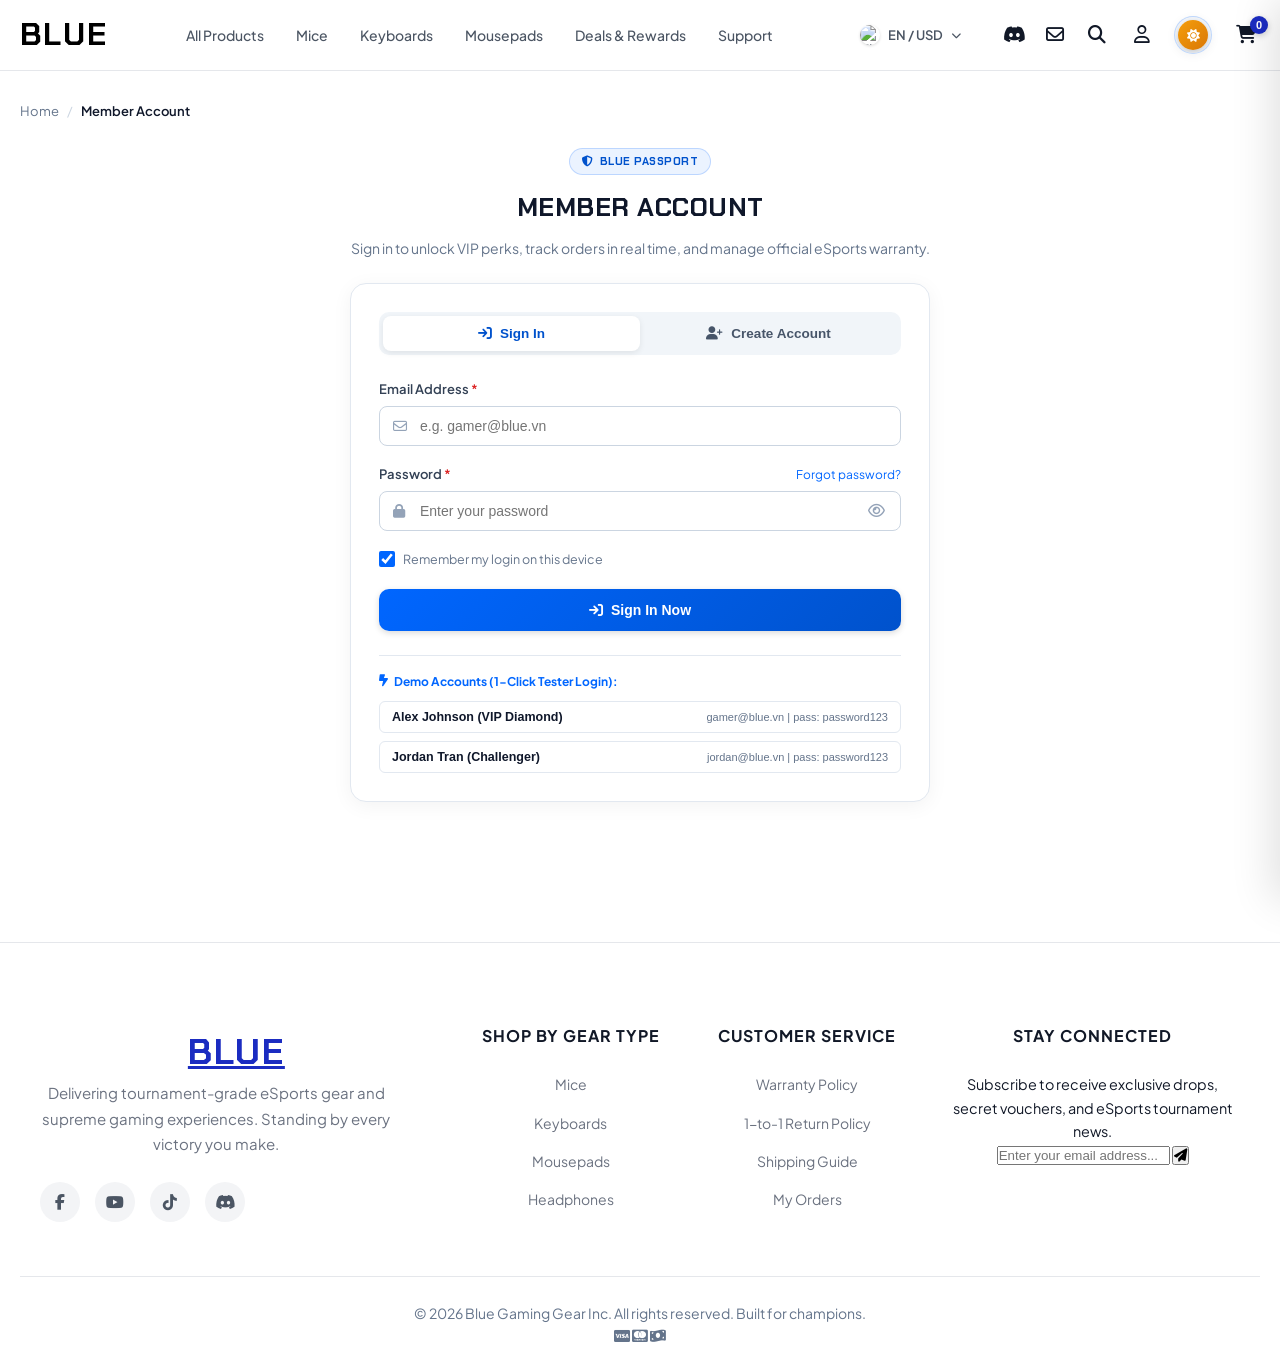
==== commit a687b5f4: "feat(shopping-ux): tactile cart swatches, guest checkout flow, synchronized shipping calculation, an" ====
--- a/account.html
+++ b/account.html
@@ -1,4 +1,4 @@
-<!doctype html>
+﻿<!doctype html>
 <html lang="vi">
   <head>
     <meta charset="UTF-8" />
@@ -370,13 +370,8 @@
                   <a
                     href="#"
                     class="forgot-link"
+                    id="btn-open-forgot-pass"
                     data-i18n="linkForgotPassword"
-                    onclick="
-                      alert(
-                        'Please contact CSKH via hotline 1900 6868 or email support@blue.vn to reset your password!',
-                      );
-                      return false;
-                    "
                     >Forgot password?</a
                   >
                 </div>
@@ -519,6 +514,18 @@
                     >
                       <i class="fa-regular fa-eye"></i>
                     </button>
+                  </div>
+                  <div class="password-strength-meter" id="reg-password-strength" aria-live="polite">
+                    <div class="strength-bars">
+                      <span class="bar-seg" data-step="1"></span>
+                      <span class="bar-seg" data-step="2"></span>
+                      <span class="bar-seg" data-step="3"></span>
+                      <span class="bar-seg" data-step="4"></span>
+                    </div>
+                    <div class="strength-info">
+                      <span class="strength-text" id="reg-strength-text" data-i18n="pwdStrengthDefault">Password strength: None</span>
+                      <span class="strength-hint" data-i18n="pwdStrengthHint">8+ chars with uppercase, number & symbol</span>
+                    </div>
                   </div>
                 </div>
 
@@ -799,51 +806,21 @@
                 style="display: none"
               >
                 <div class="dash-pane-header">
-                  <h3 data-i18n="paneAddressesTitle">SHIPPING ADDRESSES</h3>
-                  <p data-i18n="paneAddressesDesc">
-                    Save preferred addresses for instant 1-click checkout.
-                  </p>
-                </div>
-
-                <div class="address-cards-grid">
-                  <div class="address-card is-default">
-                    <div class="address-card-header">
-                      <strong data-i18n="addrHomeTitle">Home</strong>
-                      <span class="badge-default-addr" data-i18n="badgeDefaultAddr">Default</span>
-                    </div>
-                    <div class="address-card-body">
-                      <div class="addr-line name-phone">
-                        <i class="fa-regular fa-user"></i> Alex Johnson - 0988
-                        123 456
-                      </div>
-                      <div class="addr-line detail">
-                        <i class="fa-solid fa-location-dot"></i> 18 Grand Avenue, Central District, Hanoi
-                      </div>
-                    </div>
-                    <div class="address-card-actions">
-                      <button
-                        type="button"
-                        class="btn-addr-action"
-                        onclick="alert('Shipping address updated!')"
-                      >
-                        <i class="fa-solid fa-pen"></i> <span data-i18n="btnEditAddr">Edit</span>
-                      </button>
-                    </div>
-                  </div>
-
-                  <div
-                    class="address-card add-new-card"
-                    onclick="
-                      alert(
-                        'New address feature ready! You can save office or gaming team house.',
-                      )
-                    "
-                  >
-                    <div class="add-new-inner">
-                      <i class="fa-solid fa-plus"></i>
-                      <span data-i18n="btnAddNewAddr">Add New Shipping Address</span>
-                    </div>
-                  </div>
+                  <div class="dash-pane-header-actions">
+                    <div>
+                      <h3 data-i18n="paneAddressesTitle">SHIPPING ADDRESSES</h3>
+                      <p data-i18n="paneAddressesDesc">
+                        Save preferred addresses for instant 1-click checkout.
+                      </p>
+                    </div>
+                    <button type="button" class="btn-cyber-primary btn-add-addr-top" id="btn-add-address-top">
+                      <i class="fa-solid fa-plus"></i> <span data-i18n="paneAddressesHeaderAdd">Add Address</span>
+                    </button>
+                  </div>
+                </div>
+
+                <div class="address-cards-grid" id="address-cards-grid">
+                  <!-- Dynamic address cards rendered via account.js -->
                 </div>
               </div>
 
@@ -1024,6 +1001,18 @@
                         >
                           <i class="fa-regular fa-eye"></i>
                         </button>
+                      </div>
+                      <div class="password-strength-meter" id="pass-new-strength" aria-live="polite">
+                        <div class="strength-bars">
+                          <span class="bar-seg" data-step="1"></span>
+                          <span class="bar-seg" data-step="2"></span>
+                          <span class="bar-seg" data-step="3"></span>
+                          <span class="bar-seg" data-step="4"></span>
+                        </div>
+                        <div class="strength-info">
+                          <span class="strength-text" id="pass-new-strength-text" data-i18n="pwdStrengthDefault">Password strength: None</span>
+                          <span class="strength-hint" data-i18n="pwdStrengthHint">8+ chars with uppercase, number & symbol</span>
+                        </div>
                       </div>
                     </div>
 
@@ -1268,6 +1257,137 @@
       </div>
     </aside>
 
+    <!-- MODAL: FORGOT PASSWORD RECOVERY -->
+    <div id="modal-forgot-password" class="cyber-modal-overlay" style="display: none;" role="dialog" aria-modal="true" aria-labelledby="forgot-modal-title">
+      <div class="cyber-modal-card forgot-modal-card">
+        <div class="cyber-modal-header">
+          <div class="cyber-modal-icon is-info">
+            <i class="fa-solid fa-unlock-keyhole"></i>
+          </div>
+          <div>
+            <h4 class="cyber-modal-title" id="forgot-modal-title" data-i18n="forgotModalTitle">RESET BLUE PASSPORT</h4>
+            <p class="cyber-modal-subtitle" data-i18n="forgotModalSubtitle">Enter your registered email to receive a password reset verification code.</p>
+          </div>
+          <button type="button" class="cyber-modal-close" id="btn-close-forgot-modal" aria-label="Close modal">
+            <i class="fa-solid fa-xmark"></i>
+          </button>
+        </div>
+
+        <div class="cyber-modal-body">
+          <form id="form-forgot-password" class="forgot-pass-form">
+            <div class="auth-field-group">
+              <label for="forgot-email"><span data-i18n="forgotModalEmailLabel">Registered Email</span> <span class="req">*</span></label>
+              <div class="auth-input-wrap">
+                <i class="fa-regular fa-envelope input-icon"></i>
+                <input type="email" id="forgot-email" required placeholder="e.g. gamer@blue.vn" data-i18n-placeholder="forgotModalEmailPlaceholder" autocomplete="email" />
+              </div>
+            </div>
+            <div class="forgot-modal-status" id="forgot-modal-status" style="display: none;"></div>
+            <div class="cyber-modal-actions">
+              <button type="button" class="btn-cyber-cancel" id="btn-cancel-forgot-modal" data-i18n="btnModalCancel">Dismiss</button>
+              <button type="submit" class="btn-cyber-primary" id="btn-submit-forgot-modal">
+                <i class="fa-solid fa-paper-plane"></i> <span data-i18n="forgotModalBtnSend">Send Verification Code</span>
+              </button>
+            </div>
+          </form>
+          <div class="forgot-hotline-note">
+            <i class="fa-solid fa-headset"></i> <span data-i18n="forgotModalHotlineNote">Need urgent access? Contact 24/7 Gamer Hotline: 1900 6868</span>
+          </div>
+        </div>
+      </div>
+    </div>
+
+    <!-- MODAL: SHIPPING ADDRESS (ADD / EDIT) -->
+    <div id="modal-address" class="cyber-modal-overlay" style="display: none;" role="dialog" aria-modal="true" aria-labelledby="modal-address-title">
+      <div class="cyber-modal-card address-modal-card">
+        <div class="cyber-modal-header">
+          <div class="cyber-modal-icon is-info">
+            <i class="fa-solid fa-location-dot"></i>
+          </div>
+          <div>
+            <h4 class="cyber-modal-title" id="modal-address-title" data-i18n="addrModalAddTitle">ADD NEW SHIPPING ADDRESS</h4>
+            <p class="cyber-modal-subtitle" data-i18n="paneAddressesDesc">Save preferred addresses for instant 1-click checkout.</p>
+          </div>
+          <button type="button" class="cyber-modal-close" id="btn-close-address-modal" aria-label="Close modal">
+            <i class="fa-solid fa-xmark"></i>
+          </button>
+        </div>
+
+        <div class="cyber-modal-body">
+          <form id="form-manage-address" class="manage-address-form">
+            <input type="hidden" id="addr-id-input" value="" />
+            
+            <div class="auth-field-group">
+              <label for="addr-tag-select"><span data-i18n="addrTagLabel">Address Label / Type</span> <span class="req">*</span></label>
+              <div class="auth-input-wrap">
+                <i class="fa-solid fa-tag input-icon"></i>
+                <select id="addr-tag-select" class="cyber-select" required>
+                  <option value="Home" data-i18n="addrTagHome">Home</option>
+                  <option value="Office / Studio" data-i18n="addrTagOffice">Office / Studio</option>
+                  <option value="Gaming Team House" data-i18n="addrTagGaming">Gaming Team House</option>
+                  <option value="Other" data-i18n="addrTagOther">Other</option>
+                </select>
+              </div>
+            </div>
+
+            <div class="form-grid-2">
+              <div class="auth-field-group">
+                <label for="addr-name-input"><span data-i18n="addrRecipientName">Recipient Name</span> <span class="req">*</span></label>
+                <div class="auth-input-wrap">
+                  <i class="fa-regular fa-user input-icon"></i>
+                  <input type="text" id="addr-name-input" required placeholder="Alex Johnson" />
+                </div>
+              </div>
+              <div class="auth-field-group">
+                <label for="addr-phone-input"><span data-i18n="addrPhone">Contact Phone</span> <span class="req">*</span></label>
+                <div class="auth-input-wrap">
+                  <i class="fa-solid fa-phone input-icon"></i>
+                  <input type="tel" id="addr-phone-input" required placeholder="09xxxxxxxx" pattern="[0-9]{10,11}" />
+                </div>
+              </div>
+            </div>
+
+            <div class="auth-field-group">
+              <label for="addr-street-input"><span data-i18n="addrStreet">Street Address</span> <span class="req">*</span></label>
+              <div class="auth-input-wrap">
+                <i class="fa-solid fa-road input-icon"></i>
+                <input type="text" id="addr-street-input" required placeholder="18 Grand Avenue, Central District" />
+              </div>
+            </div>
+
+            <div class="auth-field-group">
+              <label for="addr-city-select"><span data-i18n="addrCity">City / Province</span> <span class="req">*</span></label>
+              <div class="auth-input-wrap">
+                <i class="fa-solid fa-city input-icon"></i>
+                <select id="addr-city-select" class="cyber-select" required>
+                  <option value="Hà Nội">Hà Nội</option>
+                  <option value="TP. Hồ Chí Minh">TP. Hồ Chí Minh</option>
+                  <option value="Đà Nẵng">Đà Nẵng</option>
+                  <option value="Hải Phòng">Hải Phòng</option>
+                  <option value="Cần Thơ">Cần Thơ</option>
+                  <option value="Bình Dương">Bình Dương</option>
+                  <option value="Đồng Nai">Đồng Nai</option>
+                  <option value="Quảng Ninh">Quảng Ninh</option>
+                </select>
+              </div>
+            </div>
+
+            <div class="auth-checkbox-group">
+              <input type="checkbox" id="addr-is-default-checkbox" />
+              <label for="addr-is-default-checkbox" data-i18n="addrIsDefault">Set as default shipping address</label>
+            </div>
+
+            <div class="cyber-modal-actions">
+              <button type="button" class="btn-cyber-cancel" id="btn-cancel-address-modal" data-i18n="addrBtnCancel">Cancel</button>
+              <button type="submit" class="btn-cyber-primary" id="btn-save-address-modal">
+                <i class="fa-solid fa-floppy-disk"></i> <span data-i18n="addrBtnSave">Save Address</span>
+              </button>
+            </div>
+          </form>
+        </div>
+      </div>
+    </div>
+
     <!-- EXPRESS CHECKOUT 2-STEP MODAL -->
     <div
       id="checkout-modal"
@@ -1512,10 +1632,30 @@
               <i class="fa-solid fa-truck-fast"></i> <span data-i18n="timelineStep3">Handover to Courier</span>
             </div>
           </div>
-          <div class="checkout-modal-actions">
+                    <!-- GUEST CONVERSION CARD -->
+          <div id="checkout-guest-convert-card" class="checkout-guest-convert-card" style="display: none;">
+            <div class="guest-convert-header">
+              <div class="guest-convert-icon"><i class="fa-solid fa-crown"></i></div>
+              <div>
+                <h4 class="guest-convert-title" data-i18n="guestConvertTitle">Activate Blue Passport Member</h4>
+                <p class="guest-convert-sub" data-i18n="guestConvertSub">Set a password to earn 200 MVP points and activate 24-month e-warranty for this order!</p>
+              </div>
+            </div>
+            <div class="guest-convert-form">
+              <input type="password" id="guest-convert-pass" placeholder="Enter password (min 6 characters)" data-i18n-placeholder="guestConvertPassPlaceholder" class="guest-convert-input" />
+              <button type="button" id="guest-convert-btn" class="guest-convert-btn">
+                <i class="fa-solid fa-user-plus"></i> <span data-i18n="btnCreateAccountNow">Create Account Now</span>
+              </button>
+            </div>
+            <div id="guest-convert-msg" class="guest-convert-msg" style="display: none;"></div>
+          </div>
+<div class="checkout-modal-actions">
             <button id="checkout-modal-close" class="checkout-modal-btn" data-i18n="btnCompleteShopping">
-              Complete Shopping
+              <i class="fa-solid fa-bag-shopping"></i> <span data-i18n="btnCompleteShopping">Complete Shopping</span>
             </button>
+            <a href="account.html#orders" id="checkout-view-orders-btn" class="checkout-modal-btn checkout-modal-btn-secondary" data-i18n="btnViewMyOrders">
+              <i class="fa-solid fa-receipt"></i> <span data-i18n="btnViewMyOrders">View My Orders</span>
+            </a>
           </div>
         </div>
       </div>
--- a/style.css
+++ b/style.css
@@ -1,13 +1,15 @@
 :root {
   --font-display: "Chakra Petch", -apple-system, sans-serif;
-  --font-body: "Plus Jakarta Sans", -apple-system, BlinkMacSystemFont, "Segoe UI", sans-serif;
-  
+  --font-body:
+    "Plus Jakarta Sans", -apple-system, BlinkMacSystemFont, "Segoe UI",
+    sans-serif;
+
   /* Brand Core Accents */
   --color-primary: #1b2cc1;
   --color-primary-hover: #151fa3;
   --color-accent-sky: #0284c7;
   --color-accent-cyan: #0891b2;
-  
+
   /* Live-mode parameter support */
   --p-color-amount: 1;
 
@@ -41,7 +43,6 @@
   --badge-info-text: #1d4ed8;
   --badge-info-border: #bfdbfe;
 }
-
 
 /* --- 1. CẤU HÌNH CHUNG & BROWSER SURFACES --- */
 * {
@@ -92,7 +93,7 @@
 .container {
   max-width: 1450px;
   margin: 0 auto;
-  padding: 0 15px;
+  padding: 0 20px;
   width: 100%;
 }
 
@@ -216,7 +217,10 @@
   visibility: hidden;
   transform: translateY(-6px);
   pointer-events: none;
-  transition: opacity 0.2s ease, transform 0.2s ease, visibility 0.2s;
+  transition:
+    opacity 0.2s ease,
+    transform 0.2s ease,
+    visibility 0.2s;
   transition-delay: 0.25s;
 }
 
@@ -314,7 +318,8 @@
 
 .lang-meta small {
   font-size: 11px;
-  color: #64748b;
+  color: #475569;
+  font-weight: 600;
 }
 
 .lang-item.active .lang-meta strong {
@@ -345,7 +350,9 @@
   display: flex;
   align-items: center;
   justify-content: center;
-  transition: color 0.2s, transform 0.15s;
+  transition:
+    color 0.2s,
+    transform 0.15s;
 }
 
 .utilities a:hover {
@@ -364,7 +371,9 @@
   justify-content: center;
   padding: 4px;
   position: relative;
-  transition: color 0.2s, transform 0.15s;
+  transition:
+    color 0.2s,
+    transform 0.15s;
 }
 
 .nav-icon-btn:hover {
@@ -391,11 +400,12 @@
   backdrop-filter: blur(12px);
   -webkit-backdrop-filter: blur(12px);
   box-shadow: 0 2px 10px rgba(0, 0, 0, 0.05);
-  transition: width 0.35s cubic-bezier(0.16, 1, 0.3, 1),
-              background 0.25s ease,
-              border-color 0.25s ease,
-              box-shadow 0.25s ease,
-              padding 0.35s cubic-bezier(0.16, 1, 0.3, 1);
+  transition:
+    width 0.35s cubic-bezier(0.16, 1, 0.3, 1),
+    background 0.25s ease,
+    border-color 0.25s ease,
+    box-shadow 0.25s ease,
+    padding 0.35s cubic-bezier(0.16, 1, 0.3, 1);
   user-select: none;
   font-family: var(--font-body);
   flex-shrink: 0;
@@ -426,9 +436,10 @@
   background: linear-gradient(135deg, #f59e0b, #d97706);
   color: #ffffff;
   font-size: 13px;
-  transition: transform 0.35s cubic-bezier(0.16, 1, 0.3, 1),
-              background 0.3s ease,
-              box-shadow 0.3s ease;
+  transition:
+    transform 0.35s cubic-bezier(0.16, 1, 0.3, 1),
+    background 0.3s ease,
+    box-shadow 0.3s ease;
   box-shadow: 0 2px 6px rgba(0, 0, 0, 0.2);
   flex-shrink: 0;
 }
@@ -449,10 +460,11 @@
   white-space: nowrap;
   pointer-events: none;
   transform: translateX(-8px);
-  transition: max-width 0.35s cubic-bezier(0.16, 1, 0.3, 1),
-              opacity 0.25s ease,
-              transform 0.35s cubic-bezier(0.16, 1, 0.3, 1),
-              margin 0.35s cubic-bezier(0.16, 1, 0.3, 1);
+  transition:
+    max-width 0.35s cubic-bezier(0.16, 1, 0.3, 1),
+    opacity 0.25s ease,
+    transform 0.35s cubic-bezier(0.16, 1, 0.3, 1),
+    margin 0.35s cubic-bezier(0.16, 1, 0.3, 1);
   margin-left: 0;
   flex: 1;
 }
@@ -511,9 +523,15 @@
 }
 
 @keyframes badge-bump {
-  0% { transform: scale(1); }
-  50% { transform: scale(1.22); }
-  100% { transform: scale(1); }
+  0% {
+    transform: scale(1);
+  }
+  50% {
+    transform: scale(1.22);
+  }
+  100% {
+    transform: scale(1);
+  }
 }
 
 .cart-badge.bump {
@@ -1048,7 +1066,10 @@
   cursor: pointer;
   backdrop-filter: blur(4px);
   box-shadow: 0 1px 4px rgba(0, 0, 0, 0.08);
-  transition: color 0.2s, transform 0.15s, box-shadow 0.2s;
+  transition:
+    color 0.2s,
+    transform 0.15s,
+    box-shadow 0.2s;
 }
 
 .card-heart:hover {
@@ -1445,7 +1466,7 @@
   left: 0;
   width: 100%;
   height: 100%;
-  background-color: rgba(0, 0, 0, 0.3);
+  background: radial-gradient(circle at center, rgba(7, 11, 20, 0.72) 0%, rgba(7, 11, 20, 0.88) 100%);
   z-index: 18; /* Nằm trên ảnh (z-index: 15) và dưới chữ (z-index: 20) */
   pointer-events: none; /* Cho phép click xuyên qua lớp này */
 }
@@ -1482,7 +1503,7 @@
 }
 
 .hero-subtitle {
-  color: #a1a1aa;
+  color: #cbd5e1;
   font-size: 0.75rem;
   margin-top: 0.25rem;
   letter-spacing: 0.05em;
@@ -1493,7 +1514,7 @@
   font-size: 1.25rem;
   font-weight: 600;
   margin-top: 0.75rem;
-  letter-spacing: 0.1em;
+  letter-spacing: 0.02em;
 }
 
 .hero-promo {
@@ -1560,12 +1581,15 @@
   filter: drop-shadow(0 25px 35px rgba(0, 0, 0, 0.6));
   transform: scale(1.4) translateY(5%); /* Scale to lớn và hơi đẩy xuống đáy để tràn mép */
   transform-origin: bottom center;
-  transition: transform 0.4s cubic-bezier(0.16, 1, 0.3, 1), filter 0.4s ease;
+  transition:
+    transform 0.4s cubic-bezier(0.16, 1, 0.3, 1),
+    filter 0.4s ease;
 }
 
 .hero-visual-link:hover .hero-single-img {
   transform: scale(1.43) translateY(3%);
-  filter: drop-shadow(0 30px 40px rgba(0, 102, 255, 0.35)) drop-shadow(0 25px 35px rgba(0, 0, 0, 0.7));
+  filter: drop-shadow(0 30px 40px rgba(0, 102, 255, 0.35))
+    drop-shadow(0 25px 35px rgba(0, 0, 0, 0.7));
 }
 
 /* Các chỉ báo Carousel - Autoplay Progress Indicator */
@@ -1596,7 +1620,9 @@
   padding: 0;
   overflow: hidden;
   position: relative;
-  transition: background-color 0.25s ease, transform 0.2s ease;
+  transition:
+    background-color 0.25s ease,
+    transform 0.2s ease;
   outline: none;
 }
 
@@ -1651,7 +1677,9 @@
   cursor: pointer;
   z-index: 30;
   box-shadow: 0 8px 24px rgba(0, 0, 0, 0.35);
-  transition: transform 0.2s ease, background-color 0.2s ease;
+  transition:
+    transform 0.2s ease,
+    background-color 0.2s ease;
 }
 
 .hero-floating-gift:hover {
@@ -1859,7 +1887,9 @@
   cursor: pointer;
   color: #6b7280;
   font-size: 12px;
-  transition: background 0.15s, color 0.15s;
+  transition:
+    background 0.15s,
+    color 0.15s;
 }
 
 .search-clear-btn:hover {
@@ -1880,7 +1910,9 @@
   color: #6b7280;
   font-size: 16px;
   flex-shrink: 0;
-  transition: background 0.15s, color 0.15s;
+  transition:
+    background 0.15s,
+    color 0.15s;
 }
 
 .search-close-btn:hover {
@@ -2072,7 +2104,9 @@
   display: inline-flex;
   align-items: center;
   gap: 6px;
-  transition: background 0.15s, transform 0.1s;
+  transition:
+    background 0.15s,
+    transform 0.1s;
 }
 
 .s-add-btn:hover {
@@ -2194,7 +2228,10 @@
   cursor: pointer;
   color: #6b7280;
   font-size: 16px;
-  transition: background 0.15s, color 0.15s, transform 0.1s;
+  transition:
+    background 0.15s,
+    color 0.15s,
+    transform 0.1s;
 }
 
 .cart-drawer-close:hover {
@@ -2294,7 +2331,9 @@
   border: none;
   border-radius: 10px;
   cursor: pointer;
-  transition: background 0.15s, transform 0.1s;
+  transition:
+    background 0.15s,
+    transform 0.1s;
 }
 
 .cart-continue-btn:hover {
@@ -2308,28 +2347,136 @@
   flex-direction: column;
 }
 
+/* Cart Toolbar (Chọn tất cả / Xóa đã chọn) */
+.cart-toolbar-row {
+  display: flex;
+  align-items: center;
+  justify-content: space-between;
+  padding: 10px 20px;
+  background: #f8fafc;
+  border-bottom: 1px solid #e2e8f0;
+  font-size: 13px;
+  font-weight: 600;
+  position: sticky;
+  top: 0;
+  z-index: 5;
+}
+
+.cart-select-all-label {
+  display: inline-flex;
+  align-items: center;
+  gap: 8px;
+  cursor: pointer;
+  color: #1e293b;
+  user-select: none;
+}
+
+.cart-selected-count {
+  font-size: 12px;
+  color: #64748b;
+  font-weight: 600;
+}
+
+.cart-delete-selected-btn {
+  background: transparent;
+  border: none;
+  color: #ef4444;
+  font-size: 12px;
+  font-weight: 600;
+  cursor: pointer;
+  display: inline-flex;
+  align-items: center;
+  gap: 5px;
+  padding: 4px 8px;
+  border-radius: 6px;
+  transition: background 0.15s, color 0.15s;
+}
+
+.cart-delete-selected-btn:hover {
+  background: rgba(239, 68, 68, 0.1);
+  color: #dc2626;
+}
+
+/* Cyber Custom Checkbox */
+.cart-checkbox {
+  appearance: none;
+  -webkit-appearance: none;
+  width: 18px;
+  height: 18px;
+  border: 2px solid #cbd5e1;
+  border-radius: 4px;
+  outline: none;
+  cursor: pointer;
+  display: grid;
+  place-content: center;
+  background: #ffffff;
+  transition: border-color 0.15s, background-color 0.15s;
+  margin: 0;
+  flex-shrink: 0;
+}
+
+.cart-checkbox:hover {
+  border-color: #1b2cc1;
+}
+
+.cart-checkbox:checked {
+  background-color: #1b2cc1;
+  border-color: #1b2cc1;
+}
+
+.cart-checkbox:checked::before {
+  content: "";
+  width: 10px;
+  height: 10px;
+  clip-path: polygon(14% 44%, 0 65%, 50% 100%, 100% 16%, 80% 0%, 43% 62%);
+  background-color: #ffffff;
+}
+
+.cart-item-check-col {
+  display: flex;
+  align-items: center;
+  justify-content: center;
+  padding-right: 4px;
+  flex-shrink: 0;
+}
+
+.cart-item-check-label {
+  display: flex;
+  align-items: center;
+  cursor: pointer;
+  margin: 0;
+}
+
 .cart-item-row {
   display: flex;
-  gap: 14px;
-  padding: 18px 24px;
-  border-bottom: 1px solid #f3f4f6;
-  transition: background 0.12s;
+  align-items: flex-start;
+  gap: 12px;
+  padding: 16px 20px;
+  border-bottom: 1px solid #f1f5f9;
+  transition: background 0.12s, opacity 0.2s;
 }
 
 .cart-item-row:hover {
-  background: #fafafa;
+  background: #f8fafc;
+}
+
+.cart-item-row.item-unselected {
+  opacity: 0.6;
+  background: rgba(248, 250, 252, 0.5);
 }
 
 .cart-item-thumb {
-  width: 72px;
-  height: 72px;
+  width: 68px;
+  height: 68px;
   flex-shrink: 0;
-  border-radius: 10px;
+  border-radius: 8px;
   overflow: hidden;
-  background: #f3f4f6;
+  background: #f1f5f9;
+  border: 1px solid #e2e8f0;
   display: flex;
   align-items: center;
   justify-content: center;
+  padding: 4px;
 }
 
 .cart-item-thumb img {
@@ -2343,54 +2490,170 @@
   min-width: 0;
   display: flex;
   flex-direction: column;
-  justify-content: center;
   gap: 4px;
 }
 
+.cart-item-header-row {
+  display: flex;
+  align-items: flex-start;
+  justify-content: space-between;
+  gap: 8px;
+}
+
 .cart-item-title {
-  font-size: 14px;
-  font-weight: 600;
-  color: #111827;
-  line-height: 1.3;
+  font-size: 13px;
+  font-weight: 700;
+  color: #0f172a;
+  line-height: 1.35;
   display: -webkit-box;
   -webkit-line-clamp: 2;
   -webkit-box-orient: vertical;
   overflow: hidden;
+  margin: 0;
+}
+
+/* Bộ điều chỉnh phân loại sản phẩm linh hoạt dạng Micro-Swatches & Chips */
+.cart-variant-selectors {
+  display: flex;
+  flex-direction: column;
+  gap: 5px;
+  margin: 4px 0 6px 0;
+}
+
+.cart-swatch-row {
+  display: flex;
+  align-items: center;
+  gap: 6px;
+}
+
+.cart-swatch-label {
+  font-size: 10px;
+  font-weight: 700;
+  color: #64748b;
+  min-width: 28px;
+  text-transform: uppercase;
+  letter-spacing: 0.5px;
+  flex-shrink: 0;
+}
+
+.cart-swatch-group {
+  display: flex;
+  flex-wrap: wrap;
+  gap: 4px;
+  align-items: center;
+}
+
+/* Swatch Button (Màu sắc) */
+.cart-swatch-btn {
+  display: inline-flex;
+  align-items: center;
+  gap: 4px;
+  padding: 2px 7px;
+  border-radius: 5px;
+  border: 1px solid #cbd5e1;
+  background: #f8fafc;
+  color: #334155;
+  font-size: 11px;
+  font-weight: 600;
+  cursor: pointer;
+  transition: all 0.15s ease;
+  user-select: none;
+  min-height: 24px;
+}
+
+.cart-swatch-btn:hover {
+  border-color: #0066ff;
+  background: #eff6ff;
+  color: #0066ff;
+}
+
+.cart-swatch-btn.active {
+  border-color: #0066ff;
+  background: #eff6ff;
+  color: #0066ff;
+  font-weight: 700;
+  box-shadow: 0 0 0 1.5px rgba(0, 102, 255, 0.25);
+}
+
+.cart-swatch-dot {
+  width: 9px;
+  height: 9px;
+  border-radius: 50%;
+  display: inline-block;
+  border: 1px solid rgba(0, 0, 0, 0.2);
+  flex-shrink: 0;
+}
+
+/* Chip Button (Tần số / Phiên bản) */
+.cart-chip-btn {
+  display: inline-flex;
+  align-items: center;
+  padding: 2px 7px;
+  border-radius: 5px;
+  border: 1px solid #cbd5e1;
+  background: #f8fafc;
+  color: #334155;
+  font-size: 11px;
+  font-weight: 600;
+  cursor: pointer;
+  transition: all 0.15s ease;
+  user-select: none;
+  min-height: 24px;
+  white-space: nowrap;
+}
+
+.cart-chip-btn:hover {
+  border-color: #0066ff;
+  background: #eff6ff;
+  color: #0066ff;
+}
+
+.cart-chip-btn.active {
+  border-color: #0066ff;
+  background: #eff6ff;
+  color: #0066ff;
+  font-weight: 700;
+  box-shadow: 0 0 0 1.5px rgba(0, 102, 255, 0.25);
+}
+
+.cart-item-bottom-row {
+  display: flex;
+  align-items: center;
+  justify-content: space-between;
+  margin-top: 4px;
+  padding-top: 4px;
 }
 
 .cart-item-price-unit {
   font-size: 14px;
-  font-weight: 700;
+  font-weight: 800;
   color: #1b2cc1;
-}
-
-.cart-item-actions {
-  display: flex;
-  align-items: center;
-  justify-content: space-between;
-  margin-top: 6px;
+  font-family: var(--font-display);
 }
 
 .cart-qty-control {
   display: flex;
   align-items: center;
-  border: 1px solid #e5e7eb;
-  border-radius: 8px;
+  border: 1px solid #cbd5e1;
+  border-radius: 6px;
   overflow: hidden;
+  background: #ffffff;
 }
 
 .cart-qty-btn {
-  background: #f9fafb;
+  background: #f8fafc;
   border: none;
-  width: 32px;
-  height: 32px;
+  width: 28px;
+  height: 28px;
   display: flex;
   align-items: center;
   justify-content: center;
   cursor: pointer;
-  color: #374151;
-  font-size: 12px;
-  transition: background 0.12s, color 0.12s;
+  color: #334155;
+  font-size: 11px;
+  transition:
+    background 0.12s,
+    color 0.12s;
 }
 
 .cart-qty-btn:hover {
@@ -2399,31 +2662,41 @@
 }
 
 .cart-qty-value {
-  width: 36px;
+  width: 32px;
   text-align: center;
-  font-size: 14px;
-  font-weight: 700;
-  color: #111827;
-  border-left: 1px solid #e5e7eb;
-  border-right: 1px solid #e5e7eb;
-  line-height: 32px;
+  font-size: 13px;
+  font-weight: 700;
+  color: #0f172a;
+  border-left: 1px solid #cbd5e1;
+  border-right: 1px solid #cbd5e1;
+  line-height: 28px;
   font-variant-numeric: tabular-nums;
 }
 
 .cart-remove-btn {
   background: none;
   border: none;
-  color: #d1d5db;
-  font-size: 16px;
+  color: #94a3b8;
+  font-size: 15px;
   cursor: pointer;
-  padding: 6px;
+  padding: 4px;
   border-radius: 6px;
-  transition: color 0.15s, background 0.15s;
+  transition:
+    color 0.15s,
+    background 0.15s;
 }
 
 .cart-remove-btn:hover {
-  color: #dc2626;
-  background: rgba(239, 68, 68, 0.06);
+  color: #ef4444;
+  background: rgba(239, 68, 68, 0.08);
+}
+
+.cart-checkout-btn.disabled,
+.cart-checkout-btn:disabled {
+  opacity: 0.45;
+  cursor: not-allowed;
+  filter: grayscale(0.5);
+  pointer-events: none;
 }
 
 /* Cart Footer */
@@ -2479,7 +2752,10 @@
   border-radius: 12px;
   cursor: pointer;
   letter-spacing: 0.8px;
-  transition: background 0.2s, transform 0.1s, box-shadow 0.2s;
+  transition:
+    background 0.2s,
+    transform 0.1s,
+    box-shadow 0.2s;
 }
 
 .cart-checkout-btn:hover {
@@ -2549,9 +2825,15 @@
   flex-shrink: 0;
 }
 
-.toast-success .toast-icon { color: #047857; }
-.toast-info .toast-icon { color: #3b82f6; }
-.toast-error .toast-icon { color: #dc2626; }
+.toast-success .toast-icon {
+  color: #047857;
+}
+.toast-info .toast-icon {
+  color: #3b82f6;
+}
+.toast-error .toast-icon {
+  color: #dc2626;
+}
 
 .toast-message {
   flex: 1;
@@ -2633,7 +2915,7 @@
 
 .checkout-modal-box p {
   font-size: 14px;
-  color: #6b7280;
+  color: #475569;
   line-height: 1.6;
   margin-bottom: 28px;
 }
@@ -2641,26 +2923,62 @@
 .checkout-modal-actions {
   display: flex;
   justify-content: center;
+  align-items: center;
+  gap: 14px;
+  flex-wrap: wrap;
+  margin-top: 20px;
 }
 
 .checkout-modal-btn {
-  padding: 14px 36px;
-  font-size: 15px;
+  padding: 13px 28px;
+  font-size: 14px;
   font-weight: 700;
   font-family: var(--font-display);
   text-transform: uppercase;
   letter-spacing: 0.5px;
   color: #ffffff;
   background: #1b2cc1;
-  border: none;
-  border-radius: 12px;
+  border: 1px solid transparent;
+  border-radius: 10px;
   cursor: pointer;
-  transition: background 0.15s, transform 0.1s;
+  display: inline-flex;
+  align-items: center;
+  justify-content: center;
+  gap: 8px;
+  text-decoration: none;
+  transition:
+    background 0.15s,
+    border-color 0.15s,
+    transform 0.1s;
 }
 
 .checkout-modal-btn:hover {
   background: #151fa3;
   transform: translateY(-1px);
+}
+
+.checkout-modal-btn.checkout-modal-btn-secondary {
+  background: rgba(56, 189, 248, 0.1);
+  color: #0369a1;
+  border: 1.5px solid rgba(3, 105, 161, 0.4);
+}
+
+.checkout-modal-btn.checkout-modal-btn-secondary:hover {
+  background: rgba(56, 189, 248, 0.2);
+  border-color: #0369a1;
+  color: #075985;
+}
+
+body.theme-dark .checkout-modal-btn.checkout-modal-btn-secondary {
+  background: rgba(56, 189, 248, 0.12);
+  color: #38bdf8;
+  border-color: rgba(56, 189, 248, 0.4);
+}
+
+body.theme-dark .checkout-modal-btn.checkout-modal-btn-secondary:hover {
+  background: rgba(56, 189, 248, 0.22);
+  border-color: #38bdf8;
+  color: #7dd3fc;
 }
 
 /* ==========================================
@@ -2708,7 +3026,6 @@
     padding: 36px 24px;
   }
 }
-
 
 /* ==========================================================================
    PAGE: PRODUCTS CATALOG (products.html) & PRODUCT DETAIL (product-detail.html)
@@ -3007,7 +3324,9 @@
   box-shadow: 0 2px 5px rgba(0, 0, 0, 0.18);
   cursor: pointer;
   pointer-events: auto;
-  transition: transform 0.15s ease, box-shadow 0.15s ease;
+  transition:
+    transform 0.15s ease,
+    box-shadow 0.15s ease;
 }
 
 .price-slider-container input[type="range"]::-webkit-slider-thumb:hover,
@@ -3025,7 +3344,9 @@
   box-shadow: 0 2px 5px rgba(0, 0, 0, 0.18);
   cursor: pointer;
   pointer-events: auto;
-  transition: transform 0.15s ease, box-shadow 0.15s ease;
+  transition:
+    transform 0.15s ease,
+    box-shadow 0.15s ease;
 }
 
 .price-slider-container input[type="range"]::-moz-range-thumb:hover,
@@ -3065,7 +3386,9 @@
   border: 1px solid #cbd5e1;
   border-radius: 8px;
   padding: 6px 10px;
-  transition: border-color 0.2s, box-shadow 0.2s;
+  transition:
+    border-color 0.2s,
+    box-shadow 0.2s;
 }
 
 .price-input-wrapper:focus-within {
@@ -3121,7 +3444,10 @@
   font-size: 13px;
   font-weight: 700;
   cursor: pointer;
-  transition: transform 0.15s, box-shadow 0.2s, background 0.2s;
+  transition:
+    transform 0.15s,
+    box-shadow 0.2s,
+    background 0.2s;
   box-shadow: 0 2px 6px rgba(0, 0, 0, 0.12);
   margin-bottom: 14px;
 }
@@ -3225,7 +3551,9 @@
   border-radius: 8px;
   background: #ffffff;
   outline: none;
-  transition: border-color 0.15s, box-shadow 0.15s;
+  transition:
+    border-color 0.15s,
+    box-shadow 0.15s;
 }
 
 .toolbar-search input:focus {
@@ -3262,7 +3590,9 @@
   font-weight: 600;
   border: 1px solid #cbd5e1;
   border-radius: 8px;
-  background: #ffffff url("data:image/svg+xml,%3Csvg xmlns='http://www.w3.org/2000/svg' width='12' height='12' fill='%2364748b' viewBox='0 0 16 16'%3E%3Cpath d='M7.247 11.14 2.451 5.658C1.885 5.013 2.345 4 3.204 4h9.592a1 1 0 0 1 .753 1.659l-4.796 5.48a1 1 0 0 1-1.506 0z'/%3E%3C/svg%3E") no-repeat calc(100% - 12px) center;
+  background: #ffffff
+    url("data:image/svg+xml,%3Csvg xmlns='http://www.w3.org/2000/svg' width='12' height='12' fill='%2364748b' viewBox='0 0 16 16'%3E%3Cpath d='M7.247 11.14 2.451 5.658C1.885 5.013 2.345 4 3.204 4h9.592a1 1 0 0 1 .753 1.659l-4.796 5.48a1 1 0 0 1-1.506 0z'/%3E%3C/svg%3E")
+    no-repeat calc(100% - 12px) center;
   outline: none;
   cursor: pointer;
   appearance: none;
@@ -3308,7 +3638,9 @@
 /* Product Card Cursor & Detail Link */
 .product-item {
   cursor: pointer;
-  transition: transform 0.2s, box-shadow 0.2s;
+  transition:
+    transform 0.2s,
+    box-shadow 0.2s;
 }
 
 .product-item:hover {
@@ -3410,7 +3742,6 @@
 .btn-clear-filters:hover {
   background: var(--color-primary-hover);
 }
-
 
 /* ==========================================================================
    PAGE: PRODUCT DETAIL (product-detail.html)
@@ -3932,15 +4263,21 @@
 }
 
 @keyframes fadeIn {
-  from { opacity: 0; transform: translateY(6px); }
-  to { opacity: 1; transform: translateY(0); }
+  from {
+    opacity: 0;
+    transform: translateY(6px);
+  }
+  to {
+    opacity: 1;
+    transform: translateY(0);
+  }
 }
 
 .tab-prose {
   font-size: 15px;
   color: #334155;
   line-height: 1.8;
-  max-width: 900px;
+  max-width: 72ch;
 }
 
 .tab-prose h3 {
@@ -4040,7 +4377,8 @@
     align-items: stretch;
   }
 
-  .toolbar-left, .toolbar-right {
+  .toolbar-left,
+  .toolbar-right {
     width: 100%;
     justify-content: space-between;
   }
@@ -4068,8 +4406,6 @@
     grid-template-columns: 1fr;
   }
 }
-
-
 
 /* Spec / Feature Tag Buttons */
 .spec-tag-btn {
@@ -4096,8 +4432,6 @@
   color: #ffffff;
 }
 
-
-
 /* --- FLASH SALE COUNTDOWN BANNER --- */
 .detail-flash-sale {
   background: linear-gradient(135deg, #fff1f2 0%, #fff7ed 100%);
@@ -4134,8 +4468,13 @@
 }
 
 @keyframes flamePulse {
-  0%, 100% { transform: scale(1); }
-  50% { transform: scale(1.25); }
+  0%,
+  100% {
+    transform: scale(1);
+  }
+  50% {
+    transform: scale(1.25);
+  }
 }
 
 .flash-countdown {
@@ -4341,8 +4680,15 @@
 }
 
 @keyframes stockGlow {
-  0%, 100% { opacity: 1; transform: scale(1); }
-  50% { opacity: 0.7; transform: scale(1.2); }
+  0%,
+  100% {
+    opacity: 1;
+    transform: scale(1);
+  }
+  50% {
+    opacity: 0.7;
+    transform: scale(1.2);
+  }
 }
 
 /* Disabled CTA button for Out-of-Stock */
@@ -4353,7 +4699,6 @@
   cursor: not-allowed !important;
   box-shadow: none !important;
 }
-
 
 /* --- POLISH REFINEMENTS: ACCESSIBILITY & TOKENS --- */
 .sr-only {
@@ -4418,7 +4763,6 @@
   background: rgba(27, 44, 193, 0.18);
   color: #0f172a;
 }
-
 
 /* ==========================================================================
    ESPORTS OBSIDIAN DARK THEME & ADVANCED CRITIQUE REFINEMENTS
@@ -4904,10 +5248,13 @@
 }
 
 body.theme-dark .detail-flash-sale {
-  background: linear-gradient(135deg, rgba(190, 18, 60, 0.15) 0%, rgba(15, 23, 42, 0.9) 100%);
+  background: linear-gradient(
+    135deg,
+    rgba(190, 18, 60, 0.15) 0%,
+    rgba(15, 23, 42, 0.9) 100%
+  );
   border-color: rgba(225, 29, 72, 0.3);
 }
-
 
 /* --- 2. QUICK SPECS TELEMETRY BAR & TOOLTIPS (Alex & Jordan) --- */
 .quick-specs-telemetry {
@@ -5060,7 +5407,9 @@
   box-shadow: 0 10px 25px rgba(0, 0, 0, 0.35);
   border: 1px solid rgba(0, 102, 255, 0.3);
   pointer-events: none;
-  transition: opacity 0.2s ease, transform 0.2s ease;
+  transition:
+    opacity 0.2s ease,
+    transform 0.2s ease;
 }
 
 .spec-telemetry-chip .spec-tooltip::after {
@@ -5094,7 +5443,6 @@
   margin-bottom: 4px;
 }
 
-
 /* --- 3. KEYBOARD SHORTCUTS GUIDE (Alex) --- */
 .keyboard-shortcuts-guide {
   display: flex;
@@ -5149,7 +5497,6 @@
   box-shadow: 0 1px 0 #000;
 }
 
-
 /* --- 4. INTERACTIVE RATING JUMP LINK --- */
 .detail-rating-link {
   background: none;
@@ -5200,7 +5547,6 @@
 body.theme-dark .detail-rating-link:hover .review-count {
   color: #38bdf8;
 }
-
 
 /* --- 5. ZOOM LENS HINT & MACRO LIGHTBOX --- */
 .zoom-lens-hint {
@@ -5286,7 +5632,6 @@
   border-color: #ef4444;
 }
 
-
 /* --- 6. CUSTOMER REVIEWS TAB (Jordan & Alex Reassurance) --- */
 .reviews-summary-card {
   display: grid;
@@ -5503,7 +5848,6 @@
   background: rgba(0, 102, 255, 0.15);
   border-color: rgba(0, 102, 255, 0.35);
 }
-
 
 /* --- 7. EXPRESS CHECKOUT 2-STEP MODAL --- */
 .express-checkout-box {
@@ -5976,7 +6320,6 @@
   color: #38bdf8;
 }
 
-
 /* --- 8. BACK-IN-STOCK ALERT MODAL (Harden) --- */
 .alert-modal-box {
   max-width: 480px;
@@ -6114,7 +6457,6 @@
   border-color: #f59e0b;
   color: #fbbf24;
 }
-
 
 /* --- 9. STICKY MOBILE BUY BAR (Adapt) --- */
 .mobile-sticky-bar {
@@ -6248,7 +6590,6 @@
   background: #92400e;
 }
 
-
 /* --- 10. 404 / NOT FOUND STATE (Clarify) --- */
 .not-found-wrapper {
   padding: 60px 20px;
@@ -6343,14 +6684,26 @@
 }
 
 @keyframes slideUp {
-  from { transform: translateY(100%); }
-  to { transform: translateY(0); }
+  from {
+    transform: translateY(100%);
+  }
+  to {
+    transform: translateY(0);
+  }
 }
 
 @keyframes pulseScale {
-  0% { transform: scale(0.6); opacity: 0; }
-  60% { transform: scale(1.15); }
-  100% { transform: scale(1); opacity: 1; }
+  0% {
+    transform: scale(0.6);
+    opacity: 0;
+  }
+  60% {
+    transform: scale(1.15);
+  }
+  100% {
+    transform: scale(1);
+    opacity: 1;
+  }
 }
 
 @media (max-width: 768px) {
@@ -6368,7 +6721,6 @@
   }
 }
 
-
 /* ==========================================================================
    GLOBAL DARK MODE COMPLETE HARMONIZATION (HOMEPAGE, CATALOG, FOOTER, MODALS)
    ========================================================================== */
@@ -6664,13 +7016,17 @@
   background: linear-gradient(90deg, #38bdf8 0%, #818cf8 100%);
 }
 
-body.theme-dark .price-slider-container input[type="range"]::-webkit-slider-thumb {
+body.theme-dark
+  .price-slider-container
+  input[type="range"]::-webkit-slider-thumb {
   background: #0f172a;
   border: 2.5px solid #38bdf8;
   box-shadow: 0 2px 6px rgba(0, 0, 0, 0.5);
 }
 
-body.theme-dark .price-slider-container input[type="range"]::-webkit-slider-thumb:hover {
+body.theme-dark
+  .price-slider-container
+  input[type="range"]::-webkit-slider-thumb:hover {
   box-shadow: 0 3px 10px rgba(0, 0, 0, 0.7);
 }
 
@@ -6892,6 +7248,38 @@
   color: #94a3b8;
 }
 
+body.theme-dark .cart-toolbar-row {
+  background: #0d1527;
+  border-bottom-color: #1e293b;
+}
+
+body.theme-dark .cart-select-all-label {
+  color: #f1f5f9;
+}
+
+body.theme-dark .cart-selected-count {
+  color: #94a3b8;
+}
+
+body.theme-dark .cart-delete-selected-btn:hover {
+  background: rgba(239, 68, 68, 0.15);
+  color: #f87171;
+}
+
+body.theme-dark .cart-checkbox {
+  background: #141d33;
+  border-color: #334155;
+}
+
+body.theme-dark .cart-checkbox:hover {
+  border-color: #38bdf8;
+}
+
+body.theme-dark .cart-checkbox:checked {
+  background-color: #0066ff;
+  border-color: #0066ff;
+}
+
 body.theme-dark .cart-item-row {
   border-bottom: 1px solid #1e293b;
 }
@@ -6900,8 +7288,14 @@
   background: #141d33;
 }
 
+body.theme-dark .cart-item-row.item-unselected {
+  background: rgba(15, 23, 42, 0.35);
+  opacity: 0.55;
+}
+
 body.theme-dark .cart-item-thumb {
   background: #070b14;
+  border-color: #1e293b;
 }
 
 body.theme-dark .cart-item-title {
@@ -6912,8 +7306,35 @@
   color: #38bdf8;
 }
 
+body.theme-dark .cart-swatch-label {
+  color: #94a3b8;
+}
+
+body.theme-dark .cart-swatch-btn,
+body.theme-dark .cart-chip-btn {
+  background: #0d1527;
+  border-color: #1e293b;
+  color: #cbd5e1;
+}
+
+body.theme-dark .cart-swatch-btn:hover,
+body.theme-dark .cart-chip-btn:hover {
+  border-color: #38bdf8;
+  background: #1e293b;
+  color: #38bdf8;
+}
+
+body.theme-dark .cart-swatch-btn.active,
+body.theme-dark .cart-chip-btn.active {
+  background: rgba(0, 102, 255, 0.25);
+  border-color: #38bdf8;
+  color: #38bdf8;
+  box-shadow: 0 0 8px rgba(56, 189, 248, 0.3);
+}
+
 body.theme-dark .cart-qty-control {
-  border: 1px solid #1e293b;
+  border-color: #1e293b;
+  background: #0b1120;
 }
 
 body.theme-dark .cart-qty-btn {
@@ -6928,8 +7349,8 @@
 
 body.theme-dark .cart-qty-value {
   color: #f8fafc;
-  border-left: 1px solid #1e293b;
-  border-right: 1px solid #1e293b;
+  border-left-color: #1e293b;
+  border-right-color: #1e293b;
 }
 
 body.theme-dark .cart-remove-btn {
@@ -6938,7 +7359,7 @@
 
 body.theme-dark .cart-remove-btn:hover {
   color: #f87171;
-  background: rgba(239, 68, 68, 0.12);
+  background: rgba(239, 68, 68, 0.15);
 }
 
 body.theme-dark .cart-drawer-footer {
@@ -7728,7 +8149,9 @@
   padding: 4px;
   position: relative;
   text-decoration: none;
-  transition: color 0.2s, transform 0.15s;
+  transition:
+    color 0.2s,
+    transform 0.15s;
 }
 
 .header-user-btn:hover {
@@ -7773,7 +8196,10 @@
   transform: translateY(-6px);
   pointer-events: none;
   /* Grace period khi rời chuột: chờ 0.25s trước khi ẩn giúp menu không bị tắt đột ngột */
-  transition: opacity 0.2s ease, transform 0.2s ease, visibility 0.2s;
+  transition:
+    opacity 0.2s ease,
+    transform 0.2s ease,
+    visibility 0.2s;
   transition-delay: 0.25s;
 }
 
@@ -7930,8 +8356,14 @@
 }
 
 @keyframes fadeInModal {
-  from { opacity: 0; transform: scale(0.96); }
-  to { opacity: 1; transform: scale(1); }
+  from {
+    opacity: 0;
+    transform: scale(0.96);
+  }
+  to {
+    opacity: 1;
+    transform: scale(1);
+  }
 }
 
 .auth-guard-modal-card {
@@ -8047,7 +8479,9 @@
   font-size: 13.5px;
   color: #0f172a;
   outline: none;
-  transition: border-color 0.2s, box-shadow 0.2s;
+  transition:
+    border-color 0.2s,
+    box-shadow 0.2s;
 }
 
 .guard-input-group input:focus {
@@ -8084,7 +8518,9 @@
   align-items: center;
   justify-content: center;
   gap: 8px;
-  transition: transform 0.15s, box-shadow 0.2s;
+  transition:
+    transform 0.15s,
+    box-shadow 0.2s;
   box-shadow: 0 2px 6px rgba(0, 0, 0, 0.15);
 }
 
@@ -8343,7 +8779,9 @@
   font-size: 14px;
   color: #0f172a;
   outline: none;
-  transition: border-color 0.2s, box-shadow 0.2s;
+  transition:
+    border-color 0.2s,
+    box-shadow 0.2s;
 }
 
 .auth-input-wrap input:focus {
@@ -8409,7 +8847,9 @@
   font-size: 14px;
   font-weight: 700;
   cursor: pointer;
-  transition: transform 0.15s, box-shadow 0.2s;
+  transition:
+    transform 0.15s,
+    box-shadow 0.2s;
   box-shadow: 0 2px 6px rgba(0, 0, 0, 0.15);
 }
 
@@ -8421,10 +8861,11 @@
 /* Demo Accounts Card */
 .demo-accounts-card {
   margin-top: 24px;
-  padding: 16px;
-  background: #f8fafc;
-  border: 1px dashed #cbd5e1;
-  border-radius: 10px;
+  padding: 16px 0 0 0;
+  background: transparent;
+  border: none;
+  border-top: 1px solid #e2e8f0;
+  border-radius: 0;
 }
 
 .demo-card-title {
@@ -8739,7 +9180,9 @@
   font-size: 13.5px;
   font-weight: 700;
   cursor: pointer;
-  transition: transform 0.15s, box-shadow 0.2s;
+  transition:
+    transform 0.15s,
+    box-shadow 0.2s;
   box-shadow: 0 2px 6px rgba(0, 0, 0, 0.12);
 }
 
@@ -8784,7 +9227,9 @@
   border: 1px solid #e2e8f0;
   border-radius: 12px;
   overflow: hidden;
-  transition: border-color 0.2s, box-shadow 0.2s;
+  transition:
+    border-color 0.2s,
+    box-shadow 0.2s;
 }
 
 .order-card:hover {
@@ -9569,3 +10014,733 @@
     grid-template-columns: 1fr;
   }
 }
+
+/* ==========================================================================
+   IMPECCABLE POLISH & BUILD: CYBER MODALS, ADDRESS BOOK, STRENGTH METER
+   ========================================================================== */
+
+/* 1. Cyber Modal System (Overlay & Glassmorphic Cards) */
+.cyber-modal-overlay {
+  position: fixed;
+  inset: 0;
+  background: rgba(4, 7, 14, 0.75);
+  backdrop-filter: blur(8px);
+  -webkit-backdrop-filter: blur(8px);
+  z-index: 99999;
+  display: flex;
+  align-items: center;
+  justify-content: center;
+  padding: 16px;
+  opacity: 0;
+  visibility: hidden;
+  transition: opacity 0.22s cubic-bezier(0.16, 1, 0.3, 1), visibility 0.22s ease;
+}
+
+.cyber-modal-overlay.active {
+  opacity: 1;
+  visibility: visible;
+}
+
+.cyber-modal-card {
+  width: 100%;
+  max-width: 520px;
+  background: #ffffff;
+  border: 1px solid #e2e8f0;
+  border-radius: 16px;
+  box-shadow: 0 20px 45px -10px rgba(0, 0, 0, 0.22), 0 8px 20px -4px rgba(0, 102, 255, 0.1);
+  transform: translateY(12px) scale(0.98);
+  transition: transform 0.22s cubic-bezier(0.16, 1, 0.3, 1);
+  overflow: hidden;
+}
+
+.cyber-modal-overlay.active .cyber-modal-card {
+  transform: translateY(0) scale(1);
+}
+
+.cyber-modal-header {
+  padding: 20px 24px 16px;
+  border-bottom: 1px solid #f1f5f9;
+  display: flex;
+  align-items: flex-start;
+  gap: 14px;
+  position: relative;
+}
+
+.cyber-modal-icon {
+  width: 42px;
+  height: 42px;
+  border-radius: 10px;
+  display: flex;
+  align-items: center;
+  justify-content: center;
+  font-size: 18px;
+  flex-shrink: 0;
+}
+
+.cyber-modal-icon.is-info {
+  background: rgba(0, 102, 255, 0.1);
+  color: #0066ff;
+  border: 1px solid rgba(0, 102, 255, 0.2);
+}
+
+.cyber-modal-icon.is-danger {
+  background: rgba(239, 68, 68, 0.1);
+  color: #ef4444;
+  border: 1px solid rgba(239, 68, 68, 0.2);
+}
+
+.cyber-modal-title {
+  font-family: var(--font-display, "Space Grotesk", sans-serif);
+  font-size: 16px;
+  font-weight: 800;
+  color: #0f172a;
+  letter-spacing: 0.5px;
+  margin: 0 0 4px 0;
+}
+
+.cyber-modal-subtitle {
+  font-size: 12.5px;
+  color: #64748b;
+  margin: 0;
+  line-height: 1.45;
+}
+
+.cyber-modal-close {
+  position: absolute;
+  top: 16px;
+  right: 18px;
+  background: none;
+  border: none;
+  color: #94a3b8;
+  font-size: 18px;
+  cursor: pointer;
+  padding: 6px;
+  border-radius: 8px;
+  transition: all 0.15s ease;
+}
+
+.cyber-modal-close:hover {
+  color: #0f172a;
+  background: #f1f5f9;
+}
+
+.cyber-modal-body {
+  padding: 20px 24px 24px;
+}
+
+.cyber-modal-message {
+  font-size: 14px;
+  color: #475569;
+  line-height: 1.6;
+  margin: 0;
+}
+
+.cyber-modal-actions {
+  display: flex;
+  align-items: center;
+  justify-content: flex-end;
+  gap: 12px;
+  margin-top: 20px;
+  padding-top: 16px;
+  border-top: 1px solid #f1f5f9;
+}
+
+.btn-cyber-primary {
+  display: inline-flex;
+  align-items: center;
+  gap: 8px;
+  background: linear-gradient(135deg, #0066ff 0%, #0052cc 100%);
+  color: #ffffff;
+  border: none;
+  padding: 10px 20px;
+  border-radius: 10px;
+  font-size: 13px;
+  font-weight: 700;
+  cursor: pointer;
+  transition: all 0.18s ease;
+  box-shadow: 0 4px 14px rgba(0, 102, 255, 0.3);
+}
+
+.btn-cyber-primary:hover {
+  background: linear-gradient(135deg, #1a75ff 0%, #0066ff 100%);
+  box-shadow: 0 6px 20px rgba(0, 102, 255, 0.45);
+  transform: translateY(-1px);
+}
+
+.btn-cyber-danger {
+  display: inline-flex;
+  align-items: center;
+  gap: 8px;
+  background: linear-gradient(135deg, #ef4444 0%, #dc2626 100%);
+  color: #ffffff;
+  border: none;
+  padding: 10px 20px;
+  border-radius: 10px;
+  font-size: 13px;
+  font-weight: 700;
+  cursor: pointer;
+  transition: all 0.18s ease;
+  box-shadow: 0 4px 14px rgba(239, 68, 68, 0.3);
+}
+
+.btn-cyber-danger:hover {
+  background: linear-gradient(135deg, #f87171 0%, #ef4444 100%);
+  box-shadow: 0 6px 20px rgba(239, 68, 68, 0.45);
+  transform: translateY(-1px);
+}
+
+.btn-cyber-cancel {
+  background: #f1f5f9;
+  border: 1px solid #e2e8f0;
+  color: #475569;
+  padding: 10px 18px;
+  border-radius: 10px;
+  font-size: 13px;
+  font-weight: 600;
+  cursor: pointer;
+  transition: all 0.15s ease;
+}
+
+.btn-cyber-cancel:hover {
+  background: #e2e8f0;
+  color: #0f172a;
+}
+
+/* 2. Password Strength Meter */
+.password-strength-meter {
+  margin-top: 8px;
+  display: flex;
+  flex-direction: column;
+  gap: 5px;
+}
+
+.strength-bars {
+  display: grid;
+  grid-template-columns: repeat(4, 1fr);
+  gap: 5px;
+  height: 4px;
+}
+
+.bar-seg {
+  background: #e2e8f0;
+  border-radius: 2px;
+  transition: background 0.25s ease;
+}
+
+.strength-info {
+  display: flex;
+  justify-content: space-between;
+  align-items: center;
+  font-size: 12px;
+}
+
+.strength-text {
+  font-weight: 700;
+  color: #64748b;
+  transition: color 0.25s ease;
+}
+
+.strength-hint {
+  color: #64748b;
+  font-size: 12px;
+}
+
+/* Score States */
+.password-strength-meter[data-score="1"] .bar-seg:nth-child(1) {
+  background: #ef4444;
+}
+.password-strength-meter[data-score="1"] .strength-text {
+  color: #ef4444;
+}
+
+.password-strength-meter[data-score="2"] .bar-seg:nth-child(-n+2) {
+  background: #f59e0b;
+}
+.password-strength-meter[data-score="2"] .strength-text {
+  color: #f59e0b;
+}
+
+.password-strength-meter[data-score="3"] .bar-seg:nth-child(-n+3) {
+  background: #0066ff;
+}
+.password-strength-meter[data-score="3"] .strength-text {
+  color: #0066ff;
+}
+
+.password-strength-meter[data-score="4"] .bar-seg {
+  background: #10b981;
+}
+.password-strength-meter[data-score="4"] .strength-text {
+  color: #10b981;
+}
+
+/* 3. Address Book Elements */
+.dash-pane-header-actions {
+  display: flex;
+  justify-content: space-between;
+  align-items: center;
+  gap: 16px;
+  width: 100%;
+}
+
+.btn-add-addr-top {
+  padding: 8px 16px;
+  font-size: 12.5px;
+  white-space: nowrap;
+}
+
+.addr-header-title {
+  display: flex;
+  align-items: center;
+  gap: 8px;
+}
+
+.addr-tag-pill {
+  font-size: 12px;
+  font-weight: 700;
+  text-transform: uppercase;
+  letter-spacing: 0.5px;
+  background: #f1f5f9;
+  color: #475569;
+  padding: 3px 8px;
+  border-radius: 4px;
+}
+
+.cyber-select {
+  width: 100%;
+  height: 44px;
+  background: #ffffff;
+  border: 1px solid #e2e8f0;
+  border-radius: 8px;
+  padding: 0 12px 0 38px;
+  font-size: 13.5px;
+  color: #0f172a;
+  cursor: pointer;
+  outline: none;
+  transition: all 0.15s ease;
+}
+
+.cyber-select:focus {
+  border-color: #0066ff;
+  box-shadow: 0 0 0 3px rgba(0, 102, 255, 0.12);
+}
+
+.address-card-actions {
+  display: flex;
+  align-items: center;
+  gap: 14px;
+  margin-top: 14px;
+  padding-top: 10px;
+  border-top: 1px solid #f1f5f9;
+}
+
+.address-card-actions .btn-addr-action {
+  display: inline-flex;
+  align-items: center;
+  gap: 5px;
+  background: none;
+  border: none;
+  color: #0066ff;
+  font-size: 12px;
+  font-weight: 600;
+  cursor: pointer;
+  transition: color 0.15s ease;
+  padding: 0;
+}
+
+.address-card-actions .btn-addr-action:hover {
+  color: #0052cc;
+}
+
+.address-card-actions .btn-addr-action.text-danger {
+  color: #ef4444;
+}
+
+.address-card-actions .btn-addr-action.text-danger:hover {
+  color: #dc2626;
+}
+
+/* 4. Forgot Password Recovery Simulation Status */
+.forgot-modal-status {
+  margin-top: 14px;
+  padding: 14px;
+  border-radius: 10px;
+  background: #f0fdf4;
+  border: 1px solid #bbf7d0;
+  font-size: 13px;
+  color: #166534;
+}
+
+.forgot-modal-status .status-inner {
+  display: flex;
+  gap: 12px;
+  align-items: flex-start;
+}
+
+.forgot-modal-status i {
+  font-size: 20px;
+  color: #10b981;
+  margin-top: 2px;
+}
+
+.forgot-modal-status strong {
+  display: block;
+  font-size: 14px;
+  color: #15803d;
+  margin-bottom: 4px;
+}
+
+.forgot-modal-status p {
+  margin: 0 0 8px 0;
+  color: #166534;
+}
+
+.forgot-modal-status code {
+  background: #dcfce7;
+  padding: 2px 6px;
+  border-radius: 4px;
+  font-weight: 700;
+  color: #15803d;
+}
+
+.code-sim-box {
+  display: flex;
+  align-items: center;
+  gap: 8px;
+  background: #ffffff;
+  padding: 6px 12px;
+  border-radius: 6px;
+  border: 1px dashed #86efac;
+  width: fit-content;
+}
+
+.code-sim-box .sim-label {
+  font-size: 12px;
+  font-weight: 600;
+  color: #15803d;
+}
+
+.code-sim-box .sim-code {
+  font-family: var(--font-display, monospace);
+  font-size: 14px;
+  font-weight: 800;
+  letter-spacing: 2px;
+  color: #0066ff;
+}
+
+.forgot-hotline-note {
+  margin-top: 16px;
+  font-size: 12px;
+  color: #64748b;
+  display: flex;
+  align-items: center;
+  gap: 6px;
+}
+
+/* ==========================================================================
+   DARK THEME OVERRIDES (BODY.THEME-DARK) FOR NEW COMPONENTS
+   ========================================================================== */
+body.theme-dark .cyber-modal-card {
+  background: #090d16;
+  border-color: #1e293b;
+  box-shadow: 0 25px 50px -12px rgba(0, 0, 0, 0.8), 0 8px 24px -4px rgba(56, 189, 248, 0.15);
+}
+
+body.theme-dark .cyber-modal-header {
+  border-bottom-color: #1e293b;
+}
+
+body.theme-dark .cyber-modal-title {
+  color: #f8fafc;
+}
+
+body.theme-dark .cyber-modal-subtitle {
+  color: #94a3b8;
+}
+
+body.theme-dark .cyber-modal-close {
+  color: #64748b;
+}
+
+body.theme-dark .cyber-modal-close:hover {
+  color: #f8fafc;
+  background: #162038;
+}
+
+body.theme-dark .cyber-modal-message {
+  color: #cbd5e1;
+}
+
+body.theme-dark .cyber-modal-actions {
+  border-top-color: #1e293b;
+}
+
+body.theme-dark .btn-cyber-cancel {
+  background: #162038;
+  border-color: #1e293b;
+  color: #cbd5e1;
+}
+
+body.theme-dark .btn-cyber-cancel:hover {
+  background: #1e293b;
+  color: #f8fafc;
+}
+
+body.theme-dark .bar-seg {
+  background: #1e293b;
+}
+
+body.theme-dark .strength-hint {
+  color: #64748b;
+}
+
+body.theme-dark .password-strength-meter[data-score="3"] .bar-seg:nth-child(-n+3) {
+  background: #38bdf8;
+}
+body.theme-dark .password-strength-meter[data-score="3"] .strength-text {
+  color: #38bdf8;
+}
+
+body.theme-dark .addr-tag-pill {
+  background: #162038;
+  color: #38bdf8;
+}
+
+body.theme-dark .cyber-select {
+  background: #04070e;
+  border-color: #1e293b;
+  color: #f8fafc;
+}
+
+body.theme-dark .cyber-select:focus {
+  border-color: #38bdf8;
+  box-shadow: 0 0 0 3px rgba(56, 189, 248, 0.15);
+}
+
+body.theme-dark .address-card-actions {
+  border-top-color: #1e293b;
+}
+
+body.theme-dark .address-card-actions .btn-addr-action {
+  color: #38bdf8;
+}
+
+body.theme-dark .address-card-actions .btn-addr-action:hover {
+  color: #7dd3fc;
+}
+
+body.theme-dark .address-card-actions .btn-addr-action.text-danger {
+  color: #f87171;
+}
+
+body.theme-dark .address-card-actions .btn-addr-action.text-danger:hover {
+  color: #fca5a5;
+}
+
+body.theme-dark .add-new-card {
+  border-color: #1e293b;
+  background: #04070e;
+}
+
+body.theme-dark .add-new-card:hover {
+  border-color: #38bdf8;
+  background: #0b1324;
+}
+
+body.theme-dark .add-new-inner {
+  color: #94a3b8;
+}
+
+body.theme-dark .add-new-inner i {
+  color: #38bdf8;
+}
+
+body.theme-dark .forgot-modal-status {
+  background: #052e16;
+  border-color: #14532d;
+  color: #86efac;
+}
+
+body.theme-dark .forgot-modal-status strong {
+  color: #4ade80;
+}
+
+body.theme-dark .forgot-modal-status p {
+  color: #bbf7d0;
+}
+
+body.theme-dark .forgot-modal-status code {
+  background: #14532d;
+  color: #4ade80;
+}
+
+body.theme-dark .code-sim-box {
+  background: #022c22;
+  border-color: #059669;
+}
+
+body.theme-dark .code-sim-box .sim-label {
+  color: #6ee7b7;
+}
+
+body.theme-dark .code-sim-box .sim-code {
+  color: #38bdf8;
+}
+
+body.theme-dark .forgot-hotline-note {
+  color: #94a3b8;
+}
+
+
+/* ==========================================================================
+   IMPECCABLE FIXES: MOBILE OVERFLOW, GUEST CHECKOUT & INLINE FORM ERRORS
+   ========================================================================== */
+
+/* Fix Mobile Category Card Overflow */
+@media (max-width: 640px) {
+  .cat-card-content {
+    width: 100% !important;
+  }
+  .cat-card h3 {
+    font-size: clamp(1.2rem, 5vw, 1.6rem) !important;
+    word-break: break-word;
+  }
+  .cat-card {
+    padding: 30px 20px;
+    min-height: 220px;
+  }
+}
+
+/* Guest Conversion Card on Step 3 */
+.checkout-guest-convert-card {
+  margin: 16px 0;
+  padding: 16px;
+  background: linear-gradient(135deg, rgba(0, 102, 255, 0.05) 0%, rgba(56, 189, 248, 0.09) 100%);
+  border: 1.5px solid rgba(0, 102, 255, 0.3);
+  border-radius: 12px;
+  text-align: left;
+}
+
+.guest-convert-header {
+  display: flex;
+  align-items: center;
+  gap: 12px;
+  margin-bottom: 12px;
+}
+
+.guest-convert-icon {
+  width: 36px;
+  height: 36px;
+  border-radius: 50%;
+  background: rgba(0, 102, 255, 0.12);
+  color: #0066ff;
+  display: flex;
+  align-items: center;
+  justify-content: center;
+  font-size: 16px;
+  flex-shrink: 0;
+}
+
+.guest-convert-title {
+  margin: 0;
+  font-size: 14px;
+  font-weight: 800;
+  color: #0f172a;
+  font-family: var(--font-display);
+  letter-spacing: 0.5px;
+}
+
+.guest-convert-sub {
+  margin: 3px 0 0 0;
+  font-size: 12px;
+  color: #1e293b;
+  line-height: 1.4; font-weight: 500;
+}
+
+.guest-convert-form {
+  display: flex;
+  gap: 8px;
+  align-items: center;
+}
+
+.guest-convert-input {
+  flex: 1;
+  padding: 9px 12px;
+  border-radius: 8px;
+  border: 1px solid #cbd5e1;
+  background: #ffffff;
+  font-size: 13px;
+  outline: none;
+  transition: border-color 0.2s, box-shadow 0.2s;
+}
+
+.guest-convert-input:focus {
+  border-color: #0066ff;
+  box-shadow: 0 0 0 3px rgba(0, 102, 255, 0.15);
+}
+
+.guest-convert-btn {
+  padding: 9px 16px;
+  border-radius: 8px;
+  background: #0066ff;
+  color: #ffffff;
+  font-weight: 700;
+  font-size: 13px;
+  border: none;
+  cursor: pointer;
+  display: inline-flex;
+  align-items: center;
+  gap: 6px;
+  white-space: nowrap;
+  transition: background 0.2s;
+}
+
+.guest-convert-btn:hover {
+  background: #0052cc;
+}
+
+.guest-convert-msg {
+  margin-top: 8px;
+  font-size: 12px;
+  font-weight: 600;
+}
+
+body.theme-dark .checkout-guest-convert-card {
+  background: linear-gradient(135deg, rgba(0, 102, 255, 0.15) 0%, rgba(15, 23, 42, 0.85) 100%);
+  border-color: rgba(56, 189, 248, 0.35);
+}
+
+body.theme-dark .guest-convert-title {
+  color: #f8fafc;
+}
+
+body.theme-dark .guest-convert-sub {
+  color: #94a3b8;
+}
+
+body.theme-dark .guest-convert-input {
+  background: #0b1120;
+  border-color: #1e293b;
+  color: #f8fafc;
+}
+
+/* Step 1 Inline Form Error Highlighting */
+.checkout-form-grid .form-group.has-error input,
+.checkout-form-grid .form-group.has-error select {
+  border-color: #ef4444 !important;
+  box-shadow: 0 0 0 3px rgba(239, 68, 68, 0.18) !important;
+  background-color: #fffaf0;
+}
+
+body.theme-dark .checkout-form-grid .form-group.has-error input,
+body.theme-dark .checkout-form-grid .form-group.has-error select {
+  background-color: #270e11;
+}
+
+.field-error-text {
+  display: block;
+  font-size: 11px;
+  font-weight: 600;
+  color: #ef4444;
+  margin-top: 4px;
+}
